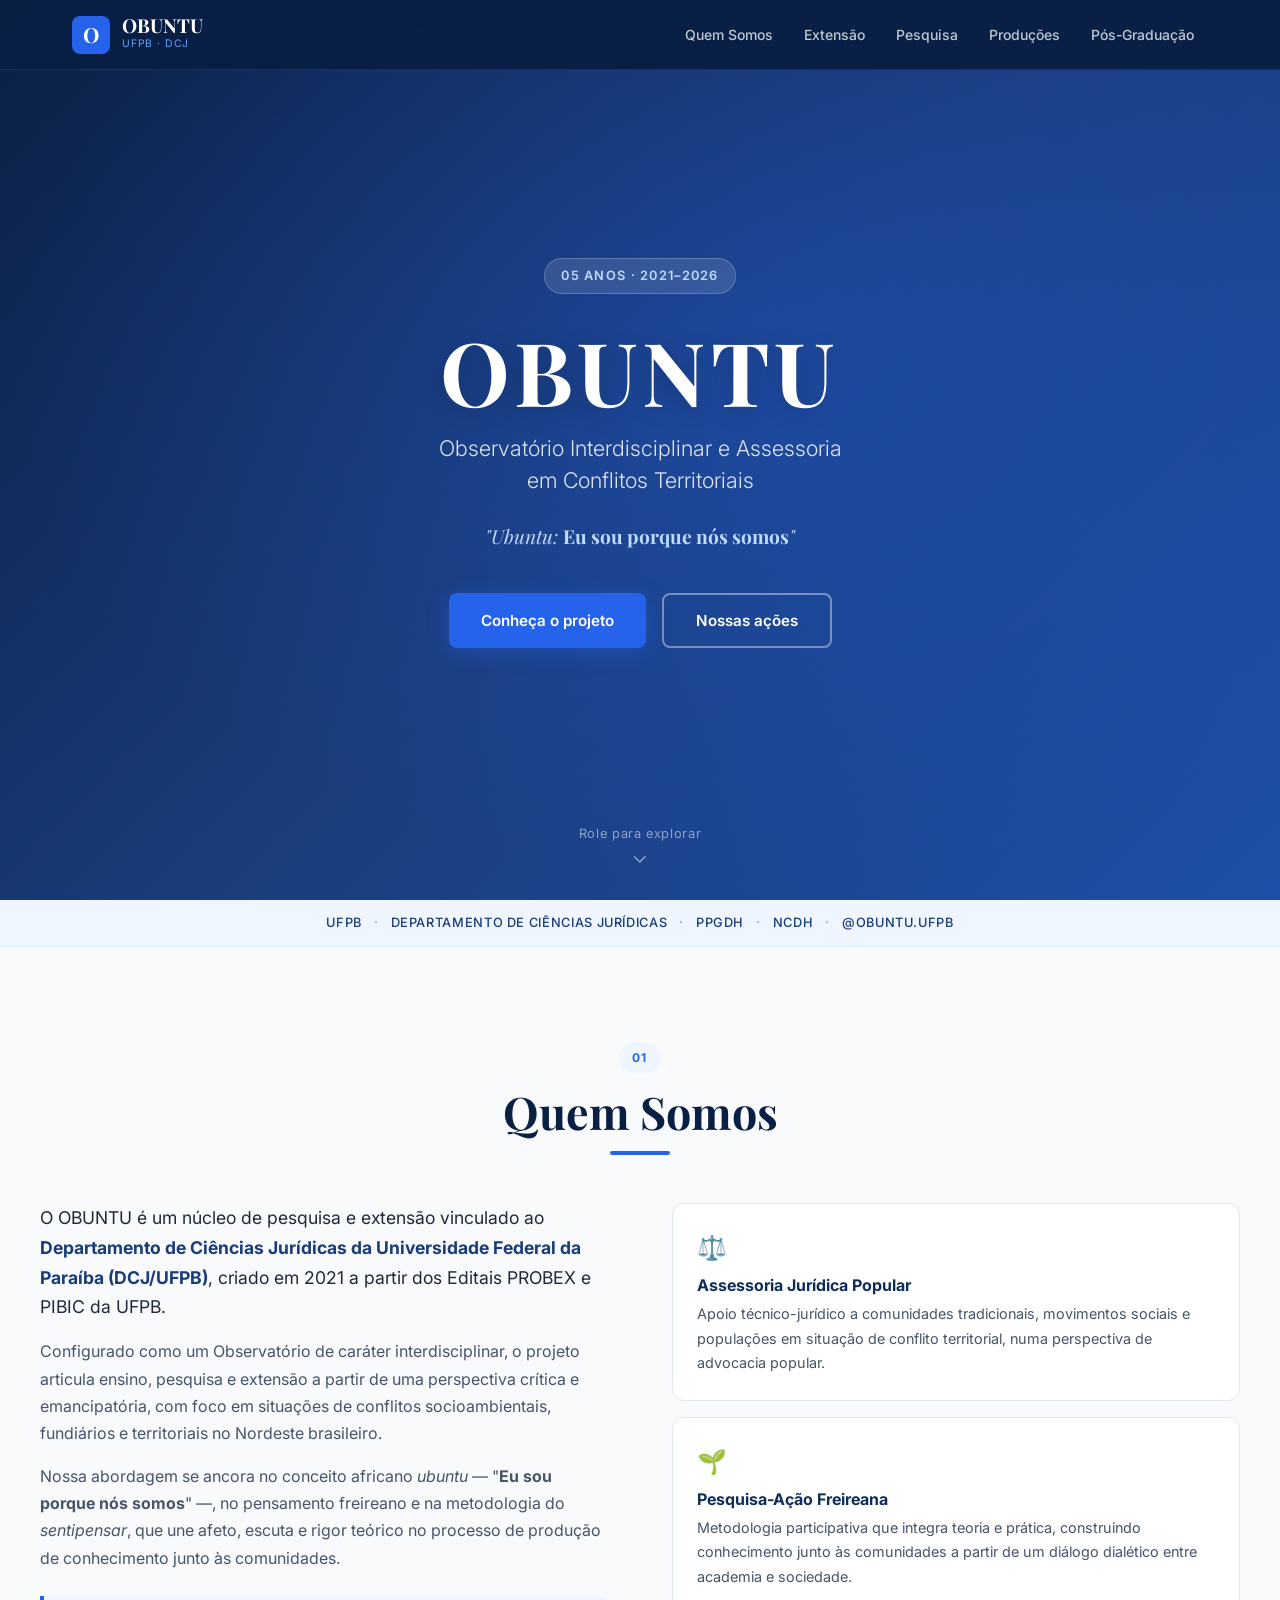
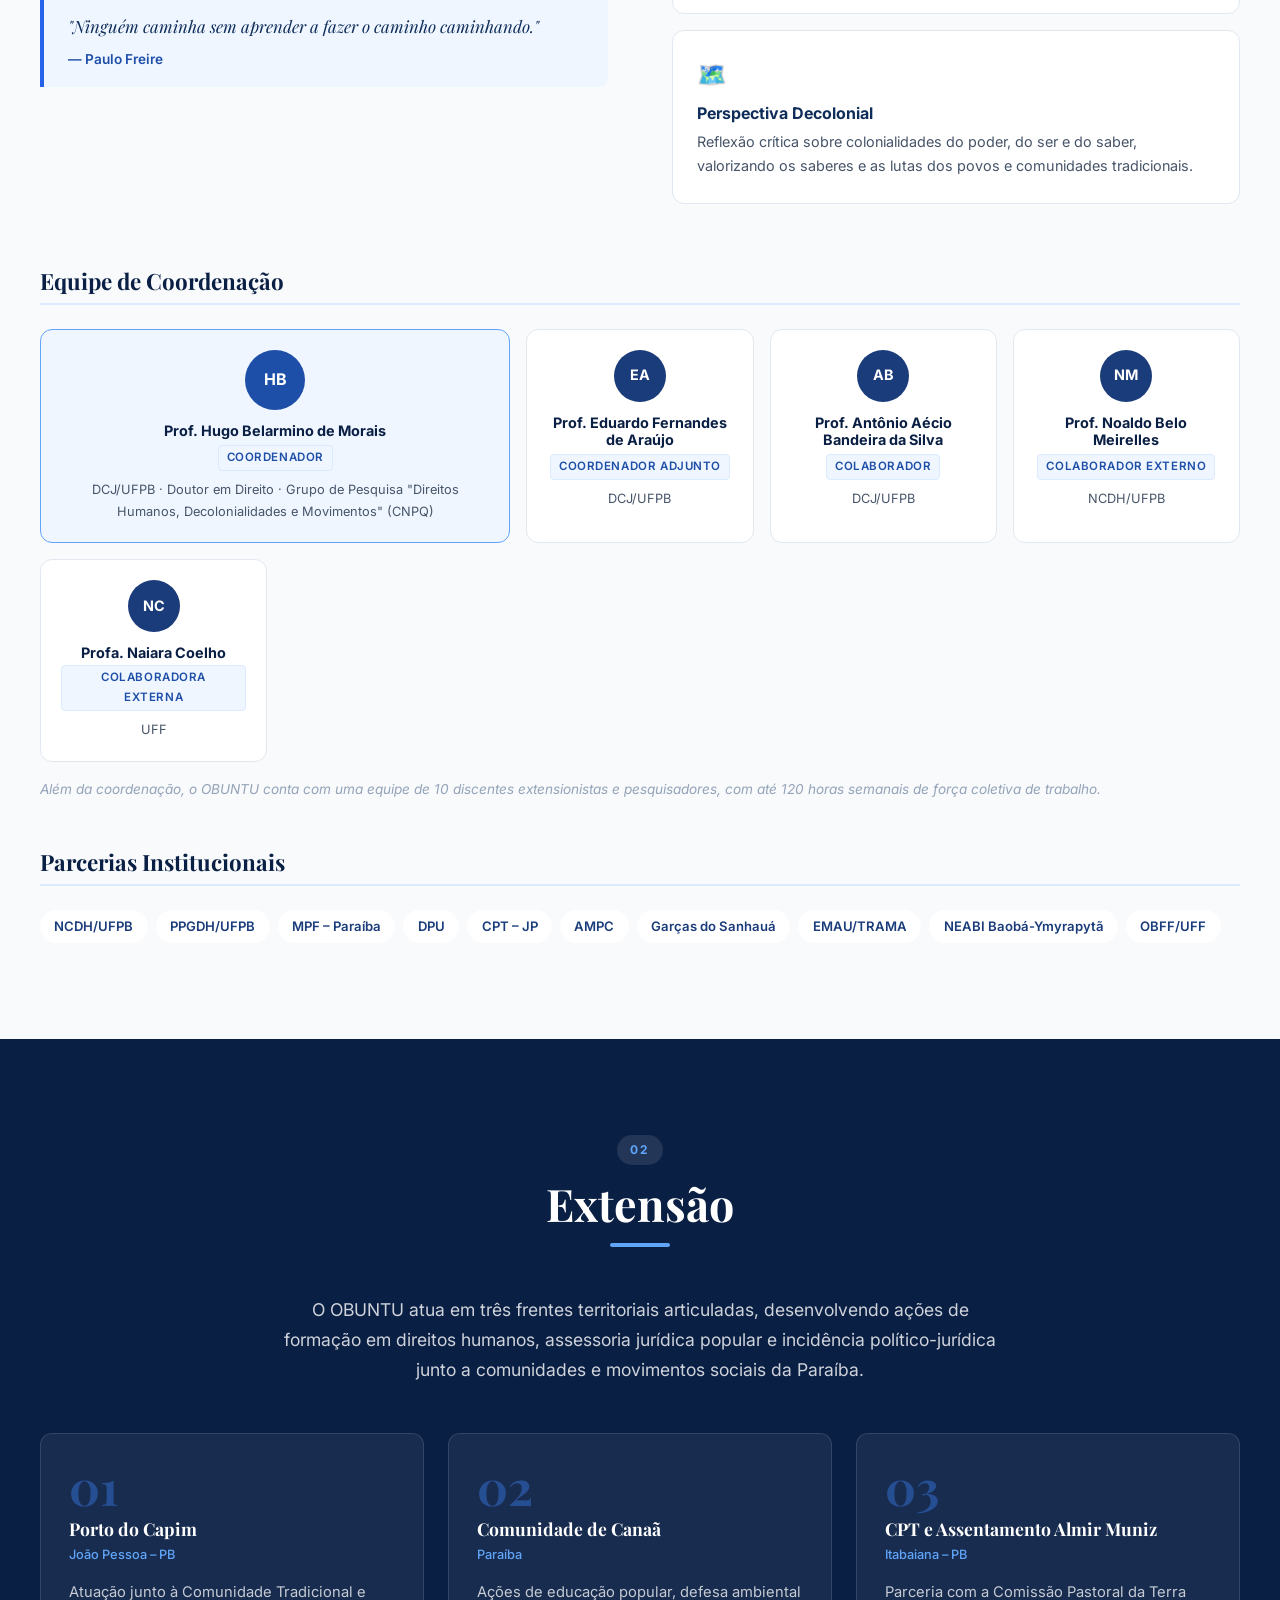
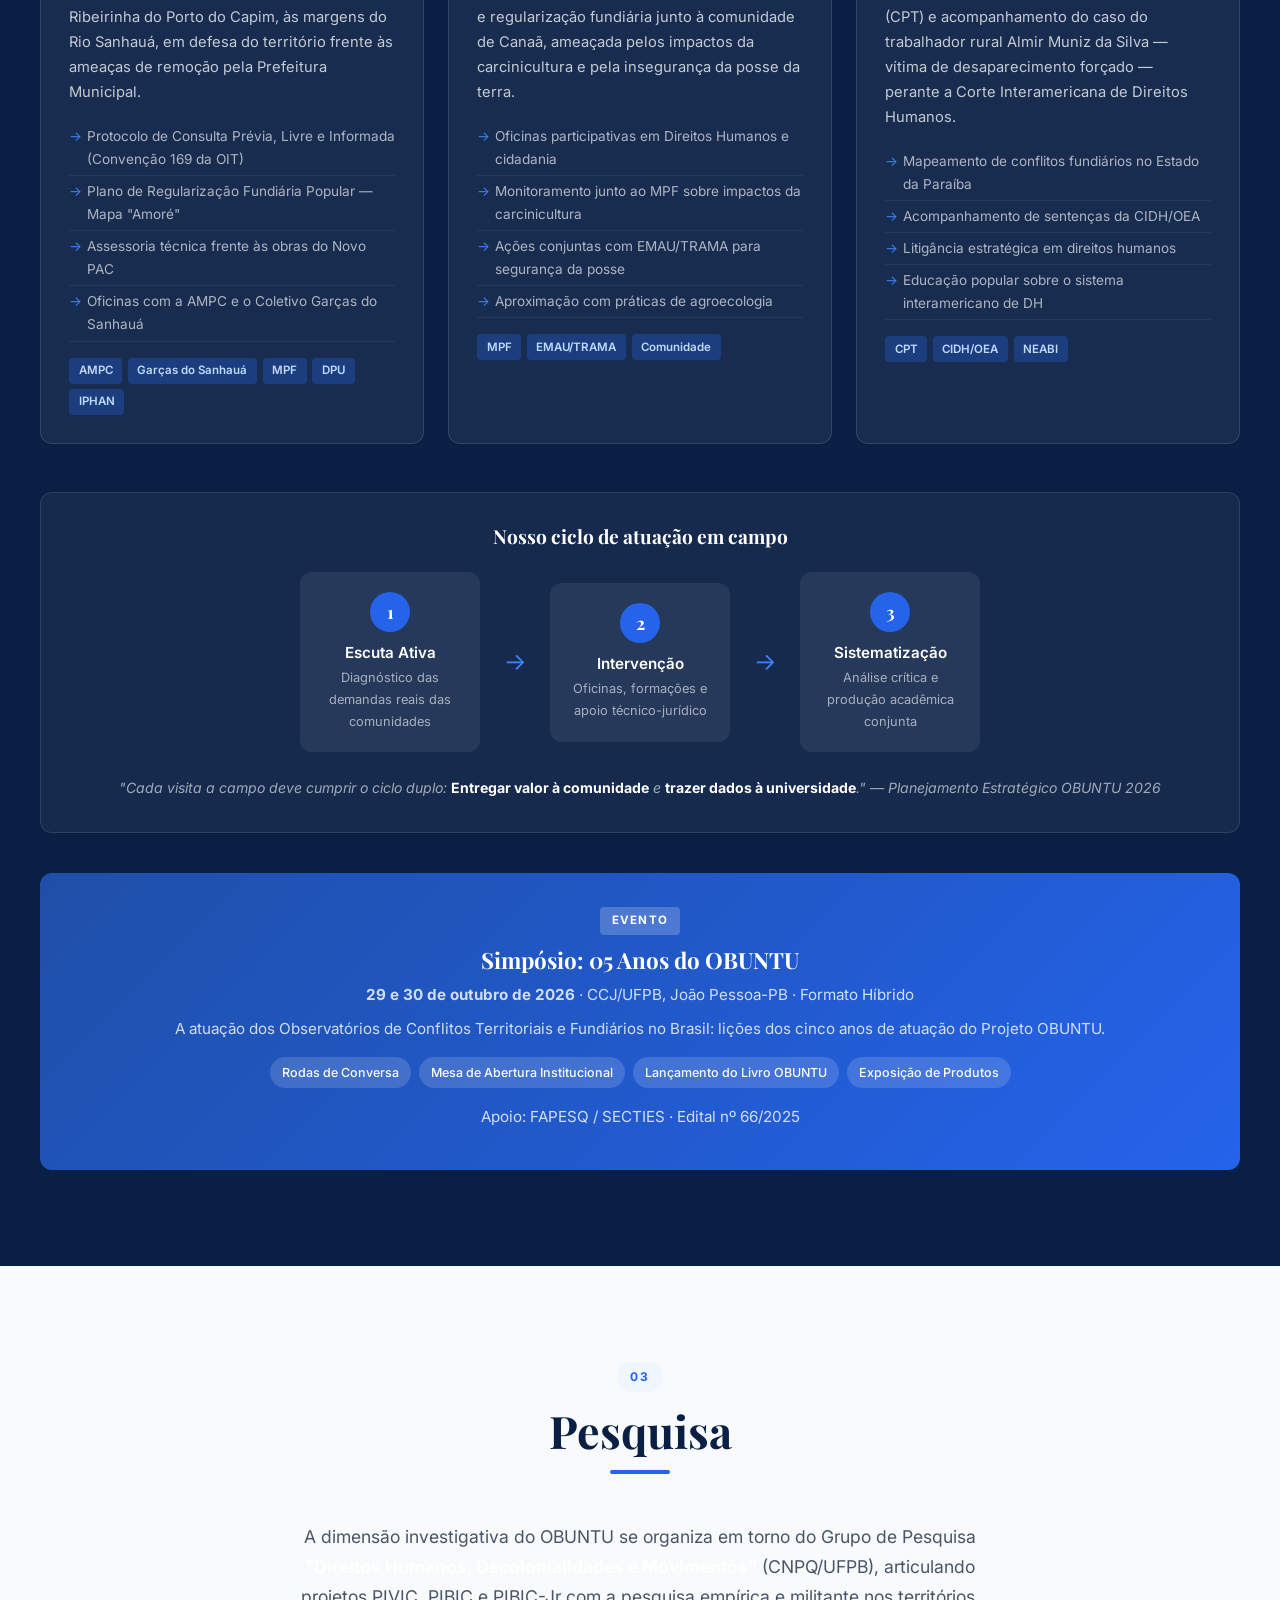
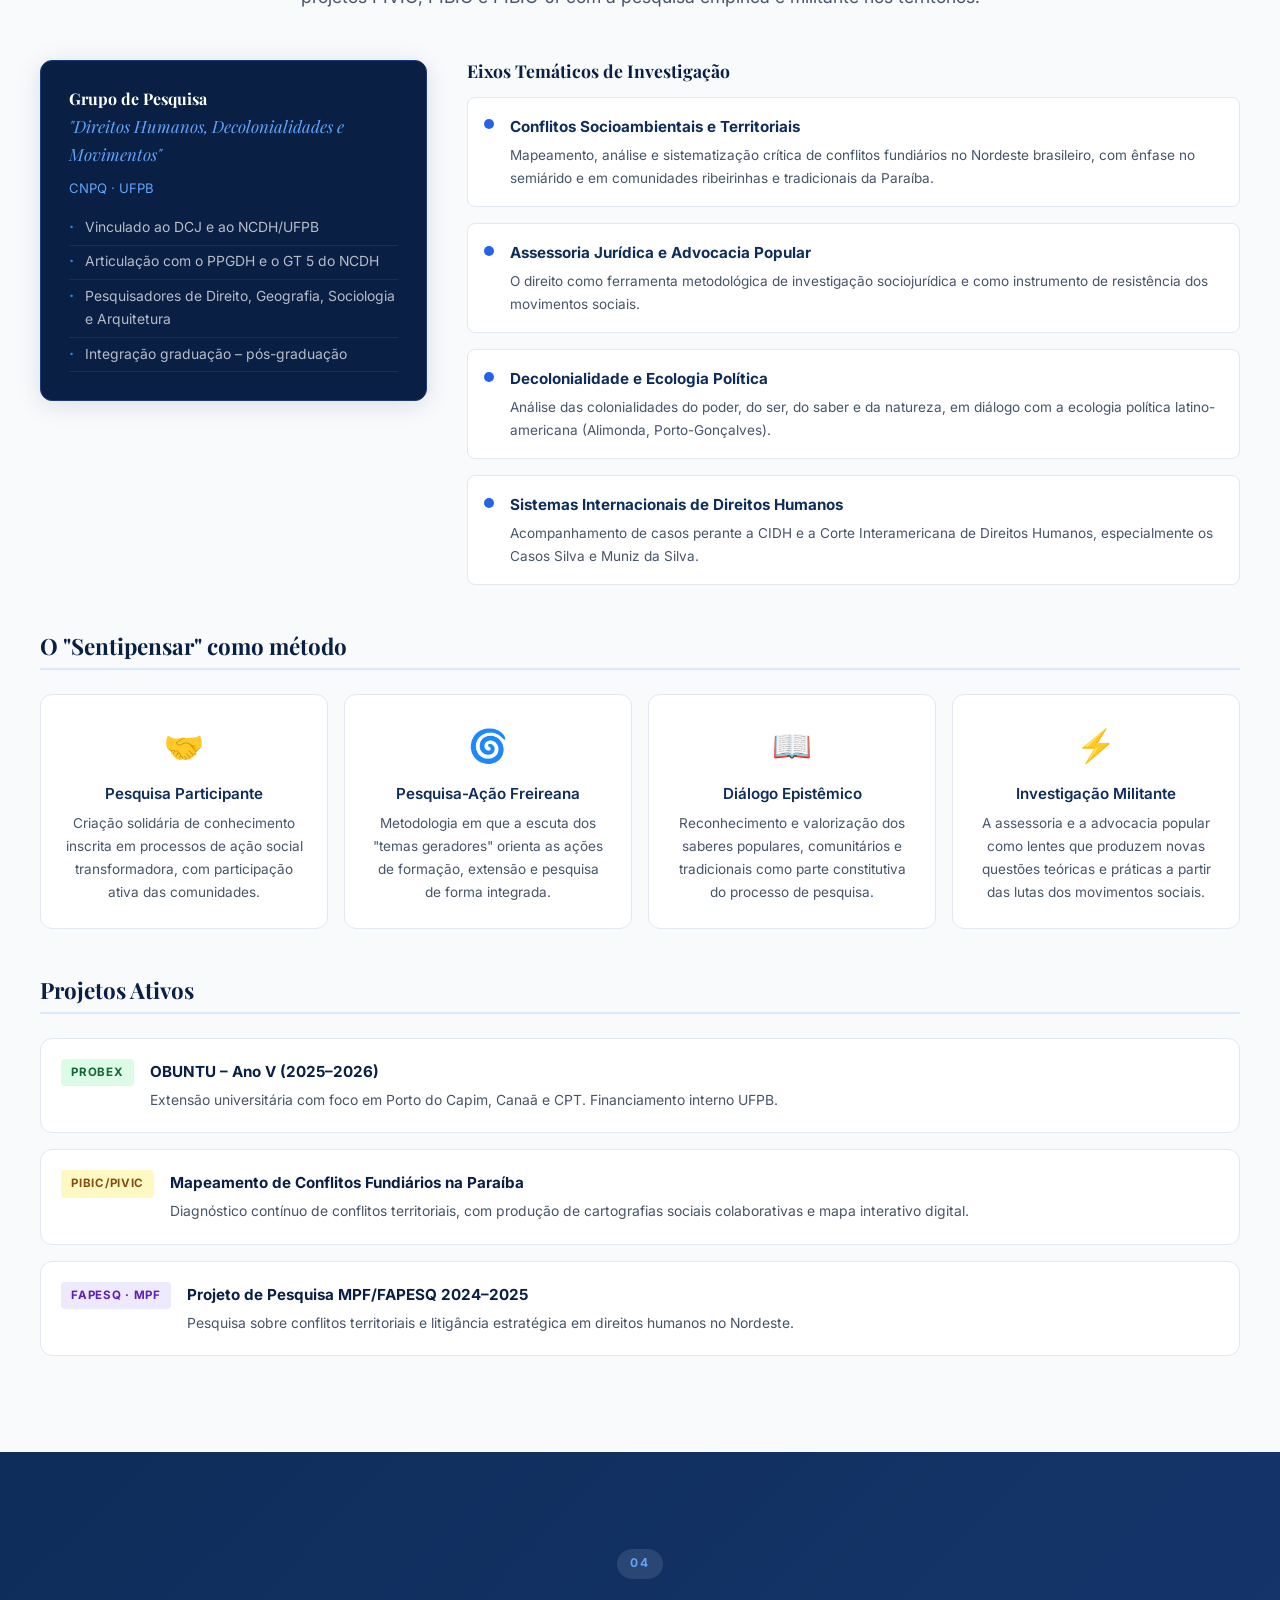
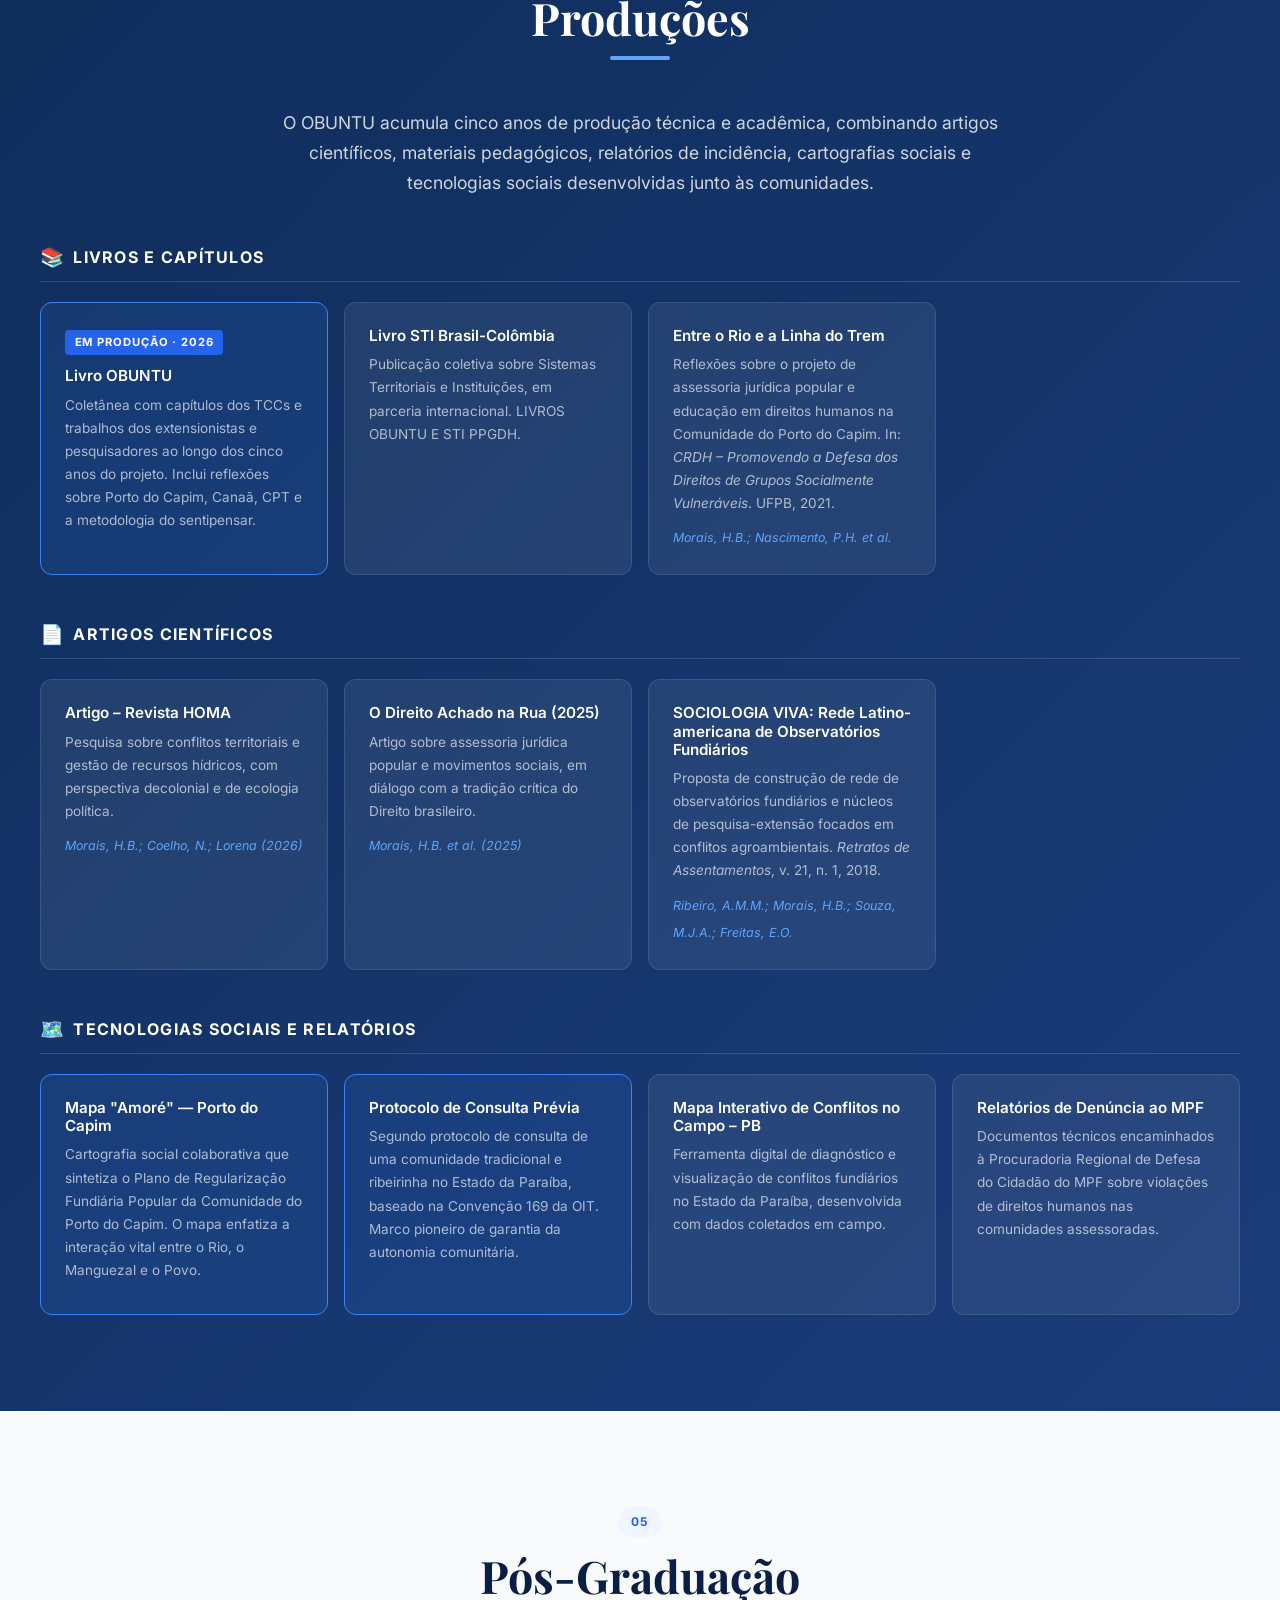
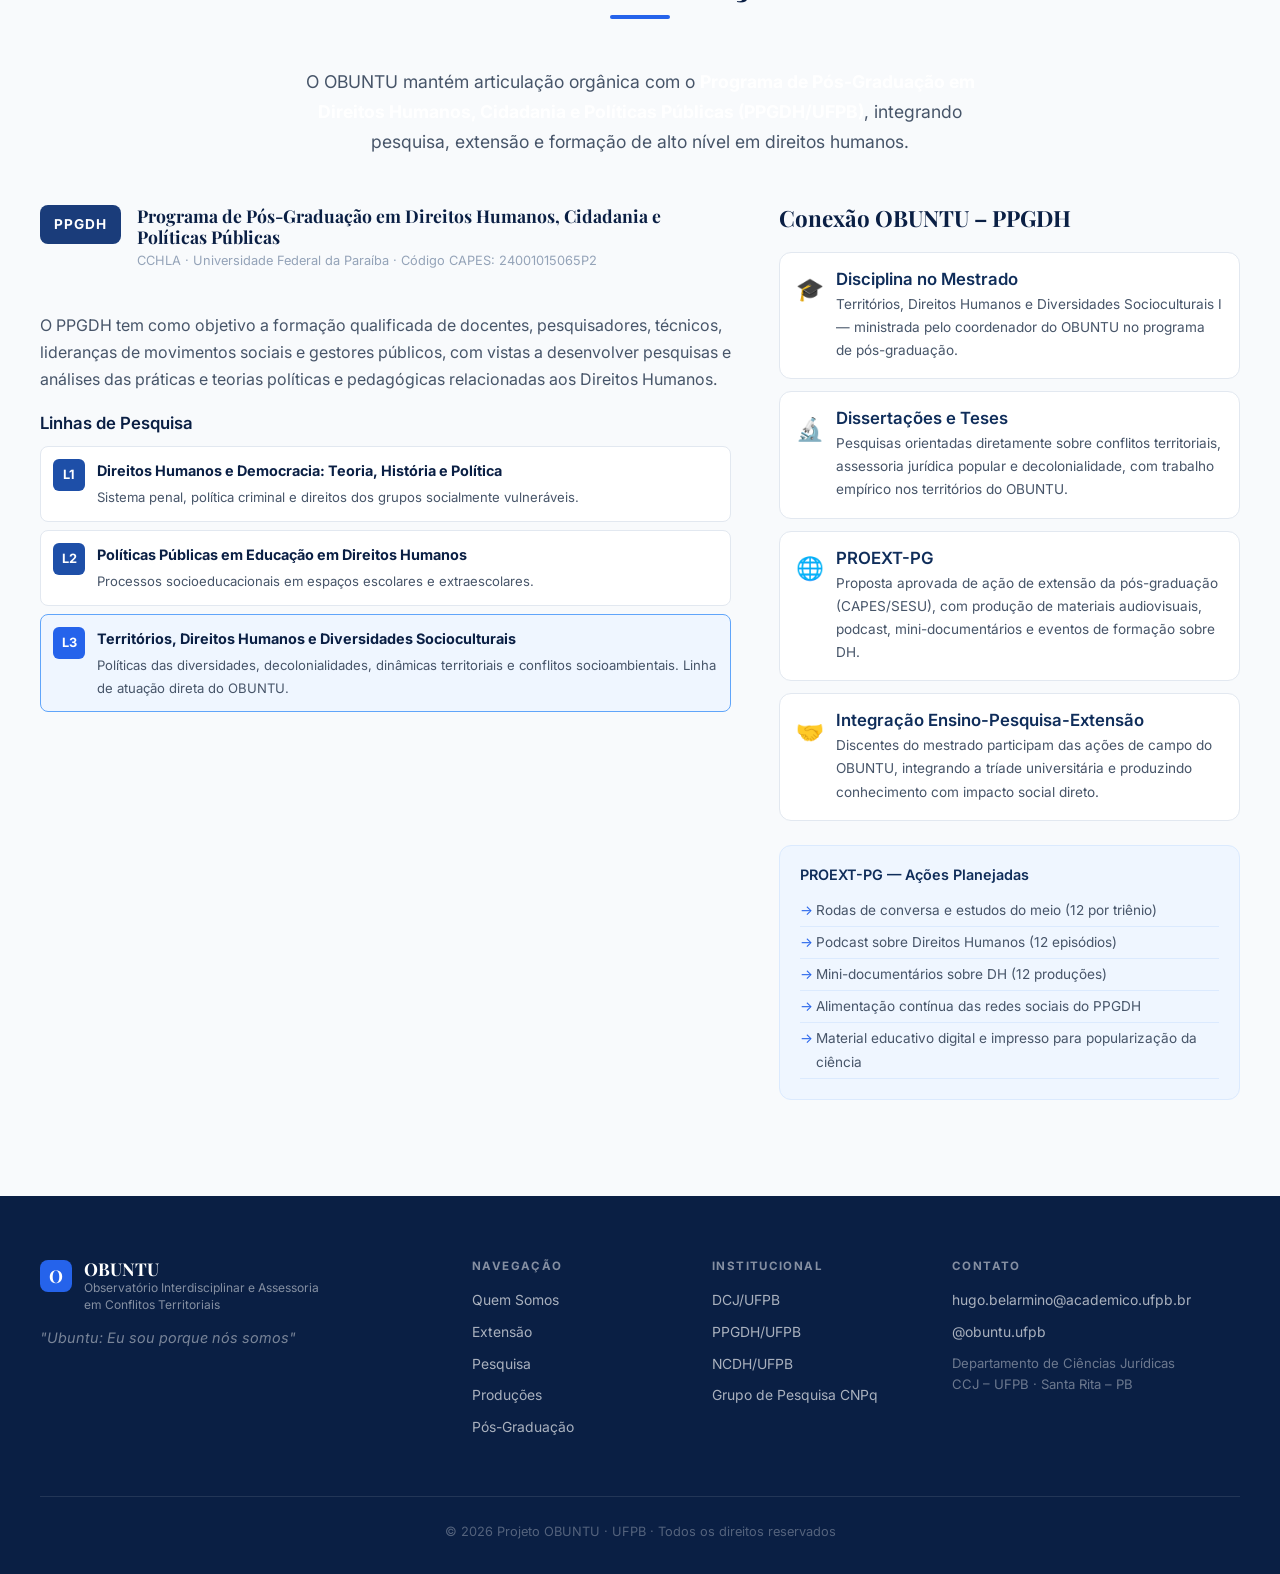
==== index.html @ 361e1eef "feat: proposta de website para o Projeto OBUNTU Site estático completo com 5 abas (Quem Somos, Exten" ====
<!DOCTYPE html>
<html lang="pt-BR">
<head>
  <meta charset="UTF-8" />
  <meta name="viewport" content="width=device-width, initial-scale=1.0" />
  <title>OBUNTU — Observatório Interdisciplinar e Assessoria em Conflitos Territoriais</title>
  <link rel="preconnect" href="https://fonts.googleapis.com" />
  <link rel="preconnect" href="https://fonts.gstatic.com" crossorigin />
  <link href="https://fonts.googleapis.com/css2?family=Playfair+Display:ital,wght@0,400;0,700;1,400&family=Inter:wght@300;400;500;600;700&display=swap" rel="stylesheet" />
  <link rel="stylesheet" href="styles.css" />
</head>
<body>

  <!-- ===== NAVIGATION ===== -->
  <header id="header">
    <div class="nav-container">
      <a href="#inicio" class="logo-link">
        <div class="logo-badge">O</div>
        <div class="logo-text">
          <span class="logo-title">OBUNTU</span>
          <span class="logo-sub">UFPB · DCJ</span>
        </div>
      </a>
      <nav id="main-nav">
        <a href="#quem-somos" class="nav-link" data-section="quem-somos">Quem Somos</a>
        <a href="#extensao" class="nav-link" data-section="extensao">Extensão</a>
        <a href="#pesquisa" class="nav-link" data-section="pesquisa">Pesquisa</a>
        <a href="#producoes" class="nav-link" data-section="producoes">Produções</a>
        <a href="#pos-graduacao" class="nav-link" data-section="pos-graduacao">Pós-Graduação</a>
      </nav>
      <button id="menu-toggle" aria-label="Menu">
        <span></span><span></span><span></span>
      </button>
    </div>
  </header>

  <!-- ===== HERO ===== -->
  <section id="inicio" class="hero">
    <div class="hero-overlay"></div>
    <div class="hero-content">
      <div class="hero-badge">05 Anos · 2021–2026</div>
      <h1 class="hero-title">OBUNTU</h1>
      <p class="hero-subtitle">Observatório Interdisciplinar e Assessoria<br />em Conflitos Territoriais</p>
      <p class="hero-quote">"Ubuntu: <em>Eu sou porque nós somos</em>"</p>
      <div class="hero-links">
        <a href="#quem-somos" class="btn btn-primary">Conheça o projeto</a>
        <a href="#extensao" class="btn btn-outline">Nossas ações</a>
      </div>
    </div>
    <div class="hero-scroll-hint">
      <span>Role para explorar</span>
      <svg viewBox="0 0 24 24" fill="none" stroke="currentColor"><path stroke-linecap="round" stroke-linejoin="round" stroke-width="2" d="M19 9l-7 7-7-7"/></svg>
    </div>
  </section>

  <!-- ===== FAIXA INSTITUCIONAL ===== -->
  <div class="institutional-bar">
    <div class="bar-inner">
      <span>UFPB</span>
      <span class="sep">·</span>
      <span>Departamento de Ciências Jurídicas</span>
      <span class="sep">·</span>
      <span>PPGDH</span>
      <span class="sep">·</span>
      <span>NCDH</span>
      <span class="sep">·</span>
      <span>@obuntu.ufpb</span>
    </div>
  </div>

  <!-- ===== 1. QUEM SOMOS ===== -->
  <section id="quem-somos" class="section section-light">
    <div class="container">
      <div class="section-header">
        <span class="section-tag">01</span>
        <h2 class="section-title">Quem Somos</h2>
        <div class="section-divider"></div>
      </div>

      <div class="two-col">
        <div class="col-text">
          <p class="lead">O OBUNTU é um núcleo de pesquisa e extensão vinculado ao <strong>Departamento de Ciências Jurídicas da Universidade Federal da Paraíba (DCJ/UFPB)</strong>, criado em 2021 a partir dos Editais PROBEX e PIBIC da UFPB.</p>
          <p>Configurado como um Observatório de caráter interdisciplinar, o projeto articula ensino, pesquisa e extensão a partir de uma perspectiva crítica e emancipatória, com foco em situações de conflitos socioambientais, fundiários e territoriais no Nordeste brasileiro.</p>
          <p>Nossa abordagem se ancora no conceito africano <em>ubuntu</em> — "<strong>Eu sou porque nós somos</strong>" —, no pensamento freireano e na metodologia do <em>sentipensar</em>, que une afeto, escuta e rigor teórico no processo de produção de conhecimento junto às comunidades.</p>
          <blockquote class="pullquote">
            "Ninguém caminha sem aprender a fazer o caminho caminhando."
            <cite>— Paulo Freire</cite>
          </blockquote>
        </div>
        <div class="col-cards">
          <div class="info-card">
            <div class="card-icon">⚖️</div>
            <h3>Assessoria Jurídica Popular</h3>
            <p>Apoio técnico-jurídico a comunidades tradicionais, movimentos sociais e populações em situação de conflito territorial, numa perspectiva de advocacia popular.</p>
          </div>
          <div class="info-card">
            <div class="card-icon">🌱</div>
            <h3>Pesquisa-Ação Freireana</h3>
            <p>Metodologia participativa que integra teoria e prática, construindo conhecimento junto às comunidades a partir de um diálogo dialético entre academia e sociedade.</p>
          </div>
          <div class="info-card">
            <div class="card-icon">🗺️</div>
            <h3>Perspectiva Decolonial</h3>
            <p>Reflexão crítica sobre colonialidades do poder, do ser e do saber, valorizando os saberes e as lutas dos povos e comunidades tradicionais.</p>
          </div>
        </div>
      </div>

      <div class="team-section">
        <h3 class="subsection-title">Equipe de Coordenação</h3>
        <div class="team-grid">
          <div class="team-card featured">
            <div class="team-avatar">HB</div>
            <h4>Prof. Hugo Belarmino de Morais</h4>
            <span class="team-role">Coordenador</span>
            <p>DCJ/UFPB · Doutor em Direito · Grupo de Pesquisa "Direitos Humanos, Decolonialidades e Movimentos" (CNPQ)</p>
          </div>
          <div class="team-card">
            <div class="team-avatar">EA</div>
            <h4>Prof. Eduardo Fernandes de Araújo</h4>
            <span class="team-role">Coordenador Adjunto</span>
            <p>DCJ/UFPB</p>
          </div>
          <div class="team-card">
            <div class="team-avatar">AB</div>
            <h4>Prof. Antônio Aécio Bandeira da Silva</h4>
            <span class="team-role">Colaborador</span>
            <p>DCJ/UFPB</p>
          </div>
          <div class="team-card">
            <div class="team-avatar">NM</div>
            <h4>Prof. Noaldo Belo Meirelles</h4>
            <span class="team-role">Colaborador Externo</span>
            <p>NCDH/UFPB</p>
          </div>
          <div class="team-card">
            <div class="team-avatar">NC</div>
            <h4>Profa. Naiara Coelho</h4>
            <span class="team-role">Colaboradora Externa</span>
            <p>UFF</p>
          </div>
        </div>
        <p class="team-note">Além da coordenação, o OBUNTU conta com uma equipe de 10 discentes extensionistas e pesquisadores, com até 120 horas semanais de força coletiva de trabalho.</p>
      </div>

      <div class="partners-section">
        <h3 class="subsection-title">Parcerias Institucionais</h3>
        <div class="partners-grid">
          <div class="partner-tag">NCDH/UFPB</div>
          <div class="partner-tag">PPGDH/UFPB</div>
          <div class="partner-tag">MPF – Paraíba</div>
          <div class="partner-tag">DPU</div>
          <div class="partner-tag">CPT – JP</div>
          <div class="partner-tag">AMPC</div>
          <div class="partner-tag">Garças do Sanhauá</div>
          <div class="partner-tag">EMAU/TRAMA</div>
          <div class="partner-tag">NEABI Baobá-Ymyrapytã</div>
          <div class="partner-tag">OBFF/UFF</div>
        </div>
      </div>
    </div>
  </section>

  <!-- ===== 2. EXTENSÃO ===== -->
  <section id="extensao" class="section section-dark">
    <div class="container">
      <div class="section-header">
        <span class="section-tag light">02</span>
        <h2 class="section-title light">Extensão</h2>
        <div class="section-divider light"></div>
      </div>

      <p class="section-intro light">O OBUNTU atua em três frentes territoriais articuladas, desenvolvendo ações de formação em direitos humanos, assessoria jurídica popular e incidência político-jurídica junto a comunidades e movimentos sociais da Paraíba.</p>

      <div class="eixos-grid">
        <!-- Eixo 1 -->
        <div class="eixo-card">
          <div class="eixo-number">01</div>
          <div class="eixo-header">
            <h3>Porto do Capim</h3>
            <span class="eixo-location">João Pessoa – PB</span>
          </div>
          <p>Atuação junto à Comunidade Tradicional e Ribeirinha do Porto do Capim, às margens do Rio Sanhauá, em defesa do território frente às ameaças de remoção pela Prefeitura Municipal.</p>
          <ul class="eixo-list">
            <li>Protocolo de Consulta Prévia, Livre e Informada (Convenção 169 da OIT)</li>
            <li>Plano de Regularização Fundiária Popular — Mapa "Amoré"</li>
            <li>Assessoria técnica frente às obras do Novo PAC</li>
            <li>Oficinas com a AMPC e o Coletivo Garças do Sanhauá</li>
          </ul>
          <div class="eixo-partners">
            <span>AMPC</span><span>Garças do Sanhauá</span><span>MPF</span><span>DPU</span><span>IPHAN</span>
          </div>
        </div>

        <!-- Eixo 2 -->
        <div class="eixo-card">
          <div class="eixo-number">02</div>
          <div class="eixo-header">
            <h3>Comunidade de Canaã</h3>
            <span class="eixo-location">Paraíba</span>
          </div>
          <p>Ações de educação popular, defesa ambiental e regularização fundiária junto à comunidade de Canaã, ameaçada pelos impactos da carcinicultura e pela insegurança da posse da terra.</p>
          <ul class="eixo-list">
            <li>Oficinas participativas em Direitos Humanos e cidadania</li>
            <li>Monitoramento junto ao MPF sobre impactos da carcinicultura</li>
            <li>Ações conjuntas com EMAU/TRAMA para segurança da posse</li>
            <li>Aproximação com práticas de agroecologia</li>
          </ul>
          <div class="eixo-partners">
            <span>MPF</span><span>EMAU/TRAMA</span><span>Comunidade</span>
          </div>
        </div>

        <!-- Eixo 3 -->
        <div class="eixo-card">
          <div class="eixo-number">03</div>
          <div class="eixo-header">
            <h3>CPT e Assentamento Almir Muniz</h3>
            <span class="eixo-location">Itabaiana – PB</span>
          </div>
          <p>Parceria com a Comissão Pastoral da Terra (CPT) e acompanhamento do caso do trabalhador rural Almir Muniz da Silva — vítima de desaparecimento forçado — perante a Corte Interamericana de Direitos Humanos.</p>
          <ul class="eixo-list">
            <li>Mapeamento de conflitos fundiários no Estado da Paraíba</li>
            <li>Acompanhamento de sentenças da CIDH/OEA</li>
            <li>Litigância estratégica em direitos humanos</li>
            <li>Educação popular sobre o sistema interamericano de DH</li>
          </ul>
          <div class="eixo-partners">
            <span>CPT</span><span>CIDH/OEA</span><span>NEABI</span>
          </div>
        </div>
      </div>

      <div class="methodology-bar">
        <h3 class="meth-title">Nosso ciclo de atuação em campo</h3>
        <div class="meth-steps">
          <div class="meth-step">
            <div class="meth-num">1</div>
            <h4>Escuta Ativa</h4>
            <p>Diagnóstico das demandas reais das comunidades</p>
          </div>
          <div class="meth-arrow">→</div>
          <div class="meth-step">
            <div class="meth-num">2</div>
            <h4>Intervenção</h4>
            <p>Oficinas, formações e apoio técnico-jurídico</p>
          </div>
          <div class="meth-arrow">→</div>
          <div class="meth-step">
            <div class="meth-num">3</div>
            <h4>Sistematização</h4>
            <p>Análise crítica e produção acadêmica conjunta</p>
          </div>
        </div>
        <p class="meth-note">"Cada visita a campo deve cumprir o ciclo duplo: <strong>Entregar valor à comunidade</strong> e <strong>trazer dados à universidade</strong>." — Planejamento Estratégico OBUNTU 2026</p>
      </div>

      <div class="evento-destaque">
        <div class="evento-badge">Evento</div>
        <h3>Simpósio: 05 Anos do OBUNTU</h3>
        <p><strong>29 e 30 de outubro de 2026</strong> · CCJ/UFPB, João Pessoa-PB · Formato Híbrido</p>
        <p>A atuação dos Observatórios de Conflitos Territoriais e Fundiários no Brasil: lições dos cinco anos de atuação do Projeto OBUNTU.</p>
        <div class="evento-tags">
          <span>Rodas de Conversa</span><span>Mesa de Abertura Institucional</span><span>Lançamento do Livro OBUNTU</span><span>Exposição de Produtos</span>
        </div>
        <p class="evento-apoio">Apoio: FAPESQ / SECTIES · Edital nº 66/2025</p>
      </div>
    </div>
  </section>

  <!-- ===== 3. PESQUISA ===== -->
  <section id="pesquisa" class="section section-light">
    <div class="container">
      <div class="section-header">
        <span class="section-tag">03</span>
        <h2 class="section-title">Pesquisa</h2>
        <div class="section-divider"></div>
      </div>

      <p class="section-intro">A dimensão investigativa do OBUNTU se organiza em torno do Grupo de Pesquisa <strong>"Direitos Humanos, Decolonialidades e Movimentos"</strong> (CNPQ/UFPB), articulando projetos PIVIC, PIBIC e PIBIC-Jr com a pesquisa empírica e militante nos territórios.</p>

      <div class="research-grid">
        <div class="research-card primary">
          <h3>Grupo de Pesquisa</h3>
          <p class="research-group-name">"Direitos Humanos, Decolonialidades e Movimentos"</p>
          <p>CNPQ · UFPB</p>
          <ul>
            <li>Vinculado ao DCJ e ao NCDH/UFPB</li>
            <li>Articulação com o PPGDH e o GT 5 do NCDH</li>
            <li>Pesquisadores de Direito, Geografia, Sociologia e Arquitetura</li>
            <li>Integração graduação – pós-graduação</li>
          </ul>
        </div>

        <div class="research-themes">
          <h3>Eixos Temáticos de Investigação</h3>
          <div class="theme-list">
            <div class="theme-item">
              <div class="theme-dot"></div>
              <div>
                <strong>Conflitos Socioambientais e Territoriais</strong>
                <p>Mapeamento, análise e sistematização crítica de conflitos fundiários no Nordeste brasileiro, com ênfase no semiárido e em comunidades ribeirinhas e tradicionais da Paraíba.</p>
              </div>
            </div>
            <div class="theme-item">
              <div class="theme-dot"></div>
              <div>
                <strong>Assessoria Jurídica e Advocacia Popular</strong>
                <p>O direito como ferramenta metodológica de investigação sociojurídica e como instrumento de resistência dos movimentos sociais.</p>
              </div>
            </div>
            <div class="theme-item">
              <div class="theme-dot"></div>
              <div>
                <strong>Decolonialidade e Ecologia Política</strong>
                <p>Análise das colonialidades do poder, do ser, do saber e da natureza, em diálogo com a ecologia política latino-americana (Alimonda, Porto-Gonçalves).</p>
              </div>
            </div>
            <div class="theme-item">
              <div class="theme-dot"></div>
              <div>
                <strong>Sistemas Internacionais de Direitos Humanos</strong>
                <p>Acompanhamento de casos perante a CIDH e a Corte Interamericana de Direitos Humanos, especialmente os Casos Silva e Muniz da Silva.</p>
              </div>
            </div>
          </div>
        </div>
      </div>

      <div class="methodology-section">
        <h3 class="subsection-title">O "Sentipensar" como método</h3>
        <div class="sentipensar-grid">
          <div class="senti-card">
            <div class="senti-icon">🤝</div>
            <h4>Pesquisa Participante</h4>
            <p>Criação solidária de conhecimento inscrita em processos de ação social transformadora, com participação ativa das comunidades.</p>
          </div>
          <div class="senti-card">
            <div class="senti-icon">🌀</div>
            <h4>Pesquisa-Ação Freireana</h4>
            <p>Metodologia em que a escuta dos "temas geradores" orienta as ações de formação, extensão e pesquisa de forma integrada.</p>
          </div>
          <div class="senti-card">
            <div class="senti-icon">📖</div>
            <h4>Diálogo Epistêmico</h4>
            <p>Reconhecimento e valorização dos saberes populares, comunitários e tradicionais como parte constitutiva do processo de pesquisa.</p>
          </div>
          <div class="senti-card">
            <div class="senti-icon">⚡</div>
            <h4>Investigação Militante</h4>
            <p>A assessoria e a advocacia popular como lentes que produzem novas questões teóricas e práticas a partir das lutas dos movimentos sociais.</p>
          </div>
        </div>
      </div>

      <div class="research-projects">
        <h3 class="subsection-title">Projetos Ativos</h3>
        <div class="projects-list">
          <div class="project-item">
            <span class="project-type probex">PROBEX</span>
            <div>
              <strong>OBUNTU – Ano V (2025–2026)</strong>
              <p>Extensão universitária com foco em Porto do Capim, Canaã e CPT. Financiamento interno UFPB.</p>
            </div>
          </div>
          <div class="project-item">
            <span class="project-type pibic">PIBIC/PIVIC</span>
            <div>
              <strong>Mapeamento de Conflitos Fundiários na Paraíba</strong>
              <p>Diagnóstico contínuo de conflitos territoriais, com produção de cartografias sociais colaborativas e mapa interativo digital.</p>
            </div>
          </div>
          <div class="project-item">
            <span class="project-type fapesq">FAPESQ · MPF</span>
            <div>
              <strong>Projeto de Pesquisa MPF/FAPESQ 2024–2025</strong>
              <p>Pesquisa sobre conflitos territoriais e litigância estratégica em direitos humanos no Nordeste.</p>
            </div>
          </div>
        </div>
      </div>
    </div>
  </section>

  <!-- ===== 4. PRODUÇÕES ===== -->
  <section id="producoes" class="section section-blue">
    <div class="container">
      <div class="section-header">
        <span class="section-tag light">04</span>
        <h2 class="section-title light">Produções</h2>
        <div class="section-divider light"></div>
      </div>

      <p class="section-intro light">O OBUNTU acumula cinco anos de produção técnica e acadêmica, combinando artigos científicos, materiais pedagógicos, relatórios de incidência, cartografias sociais e tecnologias sociais desenvolvidas junto às comunidades.</p>

      <div class="prod-categories">
        <!-- Livros -->
        <div class="prod-category">
          <h3 class="prod-cat-title">
            <span class="prod-cat-icon">📚</span> Livros e Capítulos
          </h3>
          <div class="prod-items">
            <div class="prod-item highlight">
              <div class="prod-badge">Em produção · 2026</div>
              <h4>Livro OBUNTU</h4>
              <p>Coletânea com capítulos dos TCCs e trabalhos dos extensionistas e pesquisadores ao longo dos cinco anos do projeto. Inclui reflexões sobre Porto do Capim, Canaã, CPT e a metodologia do sentipensar.</p>
            </div>
            <div class="prod-item">
              <h4>Livro STI Brasil-Colômbia</h4>
              <p>Publicação coletiva sobre Sistemas Territoriais e Instituições, em parceria internacional. LIVROS OBUNTU E STI PPGDH.</p>
            </div>
            <div class="prod-item">
              <h4>Entre o Rio e a Linha do Trem</h4>
              <p>Reflexões sobre o projeto de assessoria jurídica popular e educação em direitos humanos na Comunidade do Porto do Capim. In: <em>CRDH – Promovendo a Defesa dos Direitos de Grupos Socialmente Vulneráveis</em>. UFPB, 2021.</p>
              <span class="prod-authors">Morais, H.B.; Nascimento, P.H. et al.</span>
            </div>
          </div>
        </div>

        <!-- Artigos -->
        <div class="prod-category">
          <h3 class="prod-cat-title">
            <span class="prod-cat-icon">📄</span> Artigos Científicos
          </h3>
          <div class="prod-items">
            <div class="prod-item">
              <h4>Artigo – Revista HOMA</h4>
              <p>Pesquisa sobre conflitos territoriais e gestão de recursos hídricos, com perspectiva decolonial e de ecologia política.</p>
              <span class="prod-authors">Morais, H.B.; Coelho, N.; Lorena (2026)</span>
            </div>
            <div class="prod-item">
              <h4>O Direito Achado na Rua (2025)</h4>
              <p>Artigo sobre assessoria jurídica popular e movimentos sociais, em diálogo com a tradição crítica do Direito brasileiro.</p>
              <span class="prod-authors">Morais, H.B. et al. (2025)</span>
            </div>
            <div class="prod-item">
              <h4>SOCIOLOGIA VIVA: Rede Latino-americana de Observatórios Fundiários</h4>
              <p>Proposta de construção de rede de observatórios fundiários e núcleos de pesquisa-extensão focados em conflitos agroambientais. <em>Retratos de Assentamentos</em>, v. 21, n. 1, 2018.</p>
              <span class="prod-authors">Ribeiro, A.M.M.; Morais, H.B.; Souza, M.J.A.; Freitas, E.O.</span>
            </div>
          </div>
        </div>

        <!-- Tecnologias Sociais -->
        <div class="prod-category">
          <h3 class="prod-cat-title">
            <span class="prod-cat-icon">🗺️</span> Tecnologias Sociais e Relatórios
          </h3>
          <div class="prod-items">
            <div class="prod-item highlight">
              <h4>Mapa "Amoré" — Porto do Capim</h4>
              <p>Cartografia social colaborativa que sintetiza o Plano de Regularização Fundiária Popular da Comunidade do Porto do Capim. O mapa enfatiza a interação vital entre o Rio, o Manguezal e o Povo.</p>
            </div>
            <div class="prod-item highlight">
              <h4>Protocolo de Consulta Prévia</h4>
              <p>Segundo protocolo de consulta de uma comunidade tradicional e ribeirinha no Estado da Paraíba, baseado na Convenção 169 da OIT. Marco pioneiro de garantia da autonomia comunitária.</p>
            </div>
            <div class="prod-item">
              <h4>Mapa Interativo de Conflitos no Campo – PB</h4>
              <p>Ferramenta digital de diagnóstico e visualização de conflitos fundiários no Estado da Paraíba, desenvolvida com dados coletados em campo.</p>
            </div>
            <div class="prod-item">
              <h4>Relatórios de Denúncia ao MPF</h4>
              <p>Documentos técnicos encaminhados à Procuradoria Regional de Defesa do Cidadão do MPF sobre violações de direitos humanos nas comunidades assessoradas.</p>
            </div>
          </div>
        </div>
      </div>
    </div>
  </section>

  <!-- ===== 5. PÓS-GRADUAÇÃO ===== -->
  <section id="pos-graduacao" class="section section-light">
    <div class="container">
      <div class="section-header">
        <span class="section-tag">05</span>
        <h2 class="section-title">Pós-Graduação</h2>
        <div class="section-divider"></div>
      </div>

      <p class="section-intro">O OBUNTU mantém articulação orgânica com o <strong>Programa de Pós-Graduação em Direitos Humanos, Cidadania e Políticas Públicas (PPGDH/UFPB)</strong>, integrando pesquisa, extensão e formação de alto nível em direitos humanos.</p>

      <div class="ppgdh-block">
        <div class="ppgdh-info">
          <div class="ppgdh-logo-area">
            <div class="ppgdh-badge">PPGDH</div>
            <div>
              <h3>Programa de Pós-Graduação em Direitos Humanos, Cidadania e Políticas Públicas</h3>
              <p class="ppgdh-details">CCHLA · Universidade Federal da Paraíba · Código CAPES: 24001015065P2</p>
            </div>
          </div>
          <p>O PPGDH tem como objetivo a formação qualificada de docentes, pesquisadores, técnicos, lideranças de movimentos sociais e gestores públicos, com vistas a desenvolver pesquisas e análises das práticas e teorias políticas e pedagógicas relacionadas aos Direitos Humanos.</p>

          <div class="lines-grid">
            <h4>Linhas de Pesquisa</h4>
            <div class="line-item">
              <div class="line-num">L1</div>
              <div>
                <strong>Direitos Humanos e Democracia: Teoria, História e Política</strong>
                <p>Sistema penal, política criminal e direitos dos grupos socialmente vulneráveis.</p>
              </div>
            </div>
            <div class="line-item">
              <div class="line-num">L2</div>
              <div>
                <strong>Políticas Públicas em Educação em Direitos Humanos</strong>
                <p>Processos socioeducacionais em espaços escolares e extraescolares.</p>
              </div>
            </div>
            <div class="line-item featured-line">
              <div class="line-num">L3</div>
              <div>
                <strong>Territórios, Direitos Humanos e Diversidades Socioculturais</strong>
                <p>Políticas das diversidades, decolonialidades, dinâmicas territoriais e conflitos socioambientais. Linha de atuação direta do OBUNTU.</p>
              </div>
            </div>
          </div>
        </div>

        <div class="ppgdh-connect">
          <h3>Conexão OBUNTU – PPGDH</h3>
          <div class="connect-items">
            <div class="connect-item">
              <div class="connect-icon">🎓</div>
              <div>
                <h4>Disciplina no Mestrado</h4>
                <p>Territórios, Direitos Humanos e Diversidades Socioculturais I — ministrada pelo coordenador do OBUNTU no programa de pós-graduação.</p>
              </div>
            </div>
            <div class="connect-item">
              <div class="connect-icon">🔬</div>
              <div>
                <h4>Dissertações e Teses</h4>
                <p>Pesquisas orientadas diretamente sobre conflitos territoriais, assessoria jurídica popular e decolonialidade, com trabalho empírico nos territórios do OBUNTU.</p>
              </div>
            </div>
            <div class="connect-item">
              <div class="connect-icon">🌐</div>
              <div>
                <h4>PROEXT-PG</h4>
                <p>Proposta aprovada de ação de extensão da pós-graduação (CAPES/SESU), com produção de materiais audiovisuais, podcast, mini-documentários e eventos de formação sobre DH.</p>
              </div>
            </div>
            <div class="connect-item">
              <div class="connect-icon">🤝</div>
              <div>
                <h4>Integração Ensino-Pesquisa-Extensão</h4>
                <p>Discentes do mestrado participam das ações de campo do OBUNTU, integrando a tríade universitária e produzindo conhecimento com impacto social direto.</p>
              </div>
            </div>
          </div>

          <div class="proext-highlight">
            <h4>PROEXT-PG — Ações Planejadas</h4>
            <ul>
              <li>Rodas de conversa e estudos do meio (12 por triênio)</li>
              <li>Podcast sobre Direitos Humanos (12 episódios)</li>
              <li>Mini-documentários sobre DH (12 produções)</li>
              <li>Alimentação contínua das redes sociais do PPGDH</li>
              <li>Material educativo digital e impresso para popularização da ciência</li>
            </ul>
          </div>
        </div>
      </div>
    </div>
  </section>

  <!-- ===== RODAPÉ ===== -->
  <footer class="footer">
    <div class="footer-inner">
      <div class="footer-brand">
        <div class="footer-logo">
          <div class="logo-badge sm">O</div>
          <div>
            <span class="footer-logo-title">OBUNTU</span>
            <span class="footer-logo-sub">Observatório Interdisciplinar e Assessoria<br />em Conflitos Territoriais</span>
          </div>
        </div>
        <p class="footer-motto">"Ubuntu: <em>Eu sou porque nós somos</em>"</p>
      </div>
      <div class="footer-links-col">
        <h4>Navegação</h4>
        <a href="#quem-somos">Quem Somos</a>
        <a href="#extensao">Extensão</a>
        <a href="#pesquisa">Pesquisa</a>
        <a href="#producoes">Produções</a>
        <a href="#pos-graduacao">Pós-Graduação</a>
      </div>
      <div class="footer-links-col">
        <h4>Institucional</h4>
        <a href="#">DCJ/UFPB</a>
        <a href="#">PPGDH/UFPB</a>
        <a href="#">NCDH/UFPB</a>
        <a href="#">Grupo de Pesquisa CNPq</a>
      </div>
      <div class="footer-links-col">
        <h4>Contato</h4>
        <a href="mailto:hugo.belarmino@academico.ufpb.br">hugo.belarmino@academico.ufpb.br</a>
        <a href="https://instagram.com/obuntu.ufpb" target="_blank" rel="noopener">@obuntu.ufpb</a>
        <p class="footer-address">Departamento de Ciências Jurídicas<br />CCJ – UFPB · Santa Rita – PB</p>
      </div>
    </div>
    <div class="footer-bottom">
      <p>© 2026 Projeto OBUNTU · UFPB · Todos os direitos reservados</p>
    </div>
  </footer>

  <script src="script.js"></script>
</body>
</html>
---- styles.css ----
/* ===== RESET & BASE ===== */
*, *::before, *::after { box-sizing: border-box; margin: 0; padding: 0; }

:root {
  --blue-900: #0a1f44;
  --blue-800: #0f2d5a;
  --blue-700: #1a3c7a;
  --blue-600: #1e4fa8;
  --blue-500: #2563eb;
  --blue-400: #3b82f6;
  --blue-300: #60a5fa;
  --blue-100: #dbeafe;
  --blue-50:  #eff6ff;
  --white:    #ffffff;
  --gray-50:  #f8fafc;
  --gray-100: #f1f5f9;
  --gray-200: #e2e8f0;
  --gray-400: #94a3b8;
  --gray-600: #475569;
  --gray-800: #1e293b;
  --nav-h: 70px;
  --radius: 12px;
  --shadow: 0 4px 24px rgba(10,31,68,.12);
  --shadow-lg: 0 8px 48px rgba(10,31,68,.18);
}

html { scroll-behavior: smooth; font-size: 16px; }

body {
  font-family: 'Inter', sans-serif;
  color: var(--gray-800);
  background: var(--white);
  line-height: 1.7;
}

/* ===== TYPOGRAPHY ===== */
h1, h2, h3, h4 { font-family: 'Playfair Display', serif; line-height: 1.2; }
h1 { font-size: clamp(2.8rem, 7vw, 5.5rem); }
h2 { font-size: clamp(1.8rem, 4vw, 2.8rem); }
h3 { font-size: clamp(1.1rem, 2.5vw, 1.4rem); }
h4 { font-size: 1.05rem; font-family: 'Inter', sans-serif; font-weight: 600; }
p  { font-size: 1rem; color: var(--gray-600); }

a { text-decoration: none; color: inherit; }

/* ===== NAVIGATION ===== */
#header {
  position: fixed; top: 0; left: 0; right: 0; z-index: 1000;
  height: var(--nav-h);
  background: rgba(10,31,68,.96);
  backdrop-filter: blur(12px);
  border-bottom: 1px solid rgba(255,255,255,.08);
  transition: box-shadow .3s;
}
#header.scrolled { box-shadow: 0 2px 20px rgba(10,31,68,.3); }

.nav-container {
  max-width: 1200px; margin: 0 auto;
  height: 100%;
  display: flex; align-items: center; justify-content: space-between;
  padding: 0 2rem;
  gap: 1rem;
}

.logo-link { display: flex; align-items: center; gap: .75rem; }
.logo-badge {
  width: 38px; height: 38px; border-radius: 8px;
  background: var(--blue-500);
  display: flex; align-items: center; justify-content: center;
  color: white; font-family: 'Playfair Display', serif;
  font-size: 1.3rem; font-weight: 700; flex-shrink: 0;
}
.logo-badge.sm { width: 32px; height: 32px; font-size: 1.1rem; }
.logo-text { display: flex; flex-direction: column; }
.logo-title { color: white; font-family: 'Playfair Display', serif; font-size: 1.2rem; font-weight: 700; line-height: 1; }
.logo-sub   { color: var(--blue-300); font-size: .65rem; letter-spacing: .08em; text-transform: uppercase; }

#main-nav { display: flex; gap: .25rem; align-items: center; }
.nav-link {
  color: rgba(255,255,255,.75);
  font-size: .875rem; font-weight: 500;
  padding: .5rem .85rem;
  border-radius: 6px;
  transition: background .2s, color .2s;
  white-space: nowrap;
}
.nav-link:hover, .nav-link.active {
  background: rgba(255,255,255,.1);
  color: white;
}

#menu-toggle {
  display: none; flex-direction: column; gap: 5px;
  background: none; border: none; cursor: pointer; padding: .5rem;
}
#menu-toggle span {
  display: block; width: 22px; height: 2px;
  background: white; border-radius: 2px; transition: .3s;
}

/* ===== HERO ===== */
.hero {
  position: relative;
  min-height: 100vh;
  display: flex; align-items: center; justify-content: center;
  background: linear-gradient(135deg, var(--blue-900) 0%, var(--blue-700) 50%, var(--blue-600) 100%);
  padding: var(--nav-h) 2rem 4rem;
  overflow: hidden;
}
.hero::before {
  content: '';
  position: absolute; inset: 0;
  background: url("data:image/svg+xml,%3Csvg xmlns='http://www.w3.org/2000/svg' width='80' height='80'%3E%3Ccircle cx='40' cy='40' r='1' fill='rgba(255,255,255,0.06)'/%3E%3C/svg%3E") repeat;
}
.hero-overlay {
  position: absolute; inset: 0;
  background: radial-gradient(ellipse at 60% 40%, rgba(37,99,235,.3) 0%, transparent 70%);
}
.hero-content {
  position: relative; z-index: 1;
  text-align: center;
  max-width: 800px;
}
.hero-badge {
  display: inline-block;
  background: rgba(255,255,255,.12);
  color: var(--blue-200, #bfdbfe);
  font-size: .8rem; font-weight: 600; letter-spacing: .1em;
  text-transform: uppercase;
  padding: .4rem 1rem;
  border-radius: 100px;
  border: 1px solid rgba(255,255,255,.2);
  margin-bottom: 1.5rem;
}
.hero-title {
  color: white;
  letter-spacing: .05em;
  text-shadow: 0 4px 24px rgba(0,0,0,.2);
  margin-bottom: .5rem;
}
.hero-subtitle {
  color: rgba(255,255,255,.85);
  font-size: clamp(1rem, 2.5vw, 1.35rem);
  font-weight: 300;
  line-height: 1.5;
  margin-bottom: 1.5rem;
}
.hero-quote {
  color: var(--blue-200, #bfdbfe);
  font-family: 'Playfair Display', serif;
  font-style: italic;
  font-size: clamp(1rem, 2vw, 1.2rem);
  margin-bottom: 2.5rem;
}
.hero-quote em { font-style: normal; font-weight: 700; }
.hero-links { display: flex; gap: 1rem; justify-content: center; flex-wrap: wrap; }

.btn {
  display: inline-flex; align-items: center;
  padding: .8rem 2rem;
  border-radius: 8px;
  font-size: .95rem; font-weight: 600;
  transition: transform .2s, box-shadow .2s, background .2s;
}
.btn:hover { transform: translateY(-2px); }
.btn-primary {
  background: var(--blue-500); color: white;
  box-shadow: 0 4px 20px rgba(37,99,235,.4);
}
.btn-primary:hover { background: var(--blue-400); box-shadow: 0 6px 28px rgba(37,99,235,.5); }
.btn-outline {
  background: transparent; color: white;
  border: 2px solid rgba(255,255,255,.4);
}
.btn-outline:hover { background: rgba(255,255,255,.1); border-color: white; }

.hero-scroll-hint {
  position: absolute; bottom: 2rem; left: 50%; transform: translateX(-50%);
  color: rgba(255,255,255,.5);
  font-size: .8rem; letter-spacing: .05em;
  display: flex; flex-direction: column; align-items: center; gap: .3rem;
  animation: bounce 2s infinite;
}
.hero-scroll-hint svg { width: 18px; height: 18px; }
@keyframes bounce {
  0%, 100% { transform: translateX(-50%) translateY(0); }
  50%       { transform: translateX(-50%) translateY(6px); }
}

/* ===== INSTITUTIONAL BAR ===== */
.institutional-bar {
  background: var(--blue-50);
  border-bottom: 1px solid var(--blue-100);
  padding: .75rem 2rem;
  overflow: hidden;
}
.bar-inner {
  max-width: 1200px; margin: 0 auto;
  display: flex; align-items: center; justify-content: center;
  gap: .75rem; flex-wrap: wrap;
  color: var(--blue-700); font-size: .8rem; font-weight: 500;
  letter-spacing: .05em; text-transform: uppercase;
}
.bar-inner .sep { color: var(--blue-300); }

/* ===== SECTIONS ===== */
.section { padding: 6rem 2rem; }
.section-light { background: var(--gray-50); }
.section-dark  { background: var(--blue-900); color: white; }
.section-blue  { background: linear-gradient(135deg, var(--blue-800) 0%, var(--blue-700) 100%); color: white; }

.container { max-width: 1200px; margin: 0 auto; }

.section-header {
  text-align: center;
  margin-bottom: 3rem;
}
.section-tag {
  display: inline-block;
  font-size: .75rem; font-weight: 700; letter-spacing: .15em;
  text-transform: uppercase;
  color: var(--blue-500);
  background: var(--blue-50);
  padding: .3rem .8rem; border-radius: 100px;
  margin-bottom: .75rem;
}
.section-tag.light {
  color: var(--blue-300);
  background: rgba(255,255,255,.1);
}
.section-title { color: var(--blue-900); margin-bottom: .5rem; }
.section-title.light { color: white; }
.section-divider {
  width: 60px; height: 4px;
  background: var(--blue-500);
  border-radius: 2px;
  margin: .75rem auto 0;
}
.section-divider.light { background: var(--blue-300); }
.section-intro {
  max-width: 720px; margin: 0 auto 3rem;
  font-size: 1.1rem; text-align: center;
  color: var(--gray-600);
}
.section-intro.light { color: rgba(255,255,255,.8); }
.section-intro strong { color: white; }

/* ===== TWO COL ===== */
.two-col {
  display: grid;
  grid-template-columns: 1fr 1fr;
  gap: 4rem;
  align-items: start;
  margin-bottom: 4rem;
}
.col-text p { margin-bottom: 1rem; }
.lead {
  font-size: 1.1rem !important;
  color: var(--gray-800) !important;
  font-weight: 400;
}
.lead strong { color: var(--blue-700); }

.pullquote {
  border-left: 4px solid var(--blue-500);
  padding: 1rem 1.5rem;
  margin: 1.5rem 0;
  background: var(--blue-50);
  border-radius: 0 8px 8px 0;
  font-family: 'Playfair Display', serif;
  font-style: italic;
  font-size: 1.05rem;
  color: var(--blue-800);
}
.pullquote cite {
  display: block;
  font-style: normal; font-size: .85rem;
  font-family: 'Inter', sans-serif;
  color: var(--blue-600);
  margin-top: .5rem;
  font-weight: 600;
}

.col-cards { display: flex; flex-direction: column; gap: 1rem; }
.info-card {
  background: white;
  border: 1px solid var(--gray-200);
  border-radius: var(--radius);
  padding: 1.5rem;
  transition: box-shadow .2s, transform .2s;
}
.info-card:hover { box-shadow: var(--shadow); transform: translateY(-2px); }
.card-icon { font-size: 1.5rem; margin-bottom: .5rem; }
.info-card h3 { font-size: 1rem; font-family: 'Inter', sans-serif; font-weight: 700; color: var(--blue-800); margin-bottom: .4rem; }
.info-card p  { font-size: .9rem; margin: 0; }

/* ===== TEAM ===== */
.team-section { margin-bottom: 3rem; }
.subsection-title {
  font-size: 1.4rem;
  color: var(--blue-900);
  margin-bottom: 1.5rem;
  padding-bottom: .5rem;
  border-bottom: 2px solid var(--blue-100);
}
.team-grid {
  display: grid;
  grid-template-columns: repeat(auto-fill, minmax(200px, 1fr));
  gap: 1rem;
  margin-bottom: 1rem;
}
.team-card {
  background: white;
  border: 1px solid var(--gray-200);
  border-radius: var(--radius);
  padding: 1.25rem;
  text-align: center;
  transition: box-shadow .2s;
}
.team-card:hover { box-shadow: var(--shadow); }
.team-card.featured {
  border-color: var(--blue-300);
  background: var(--blue-50);
  grid-column: span 2;
}
.team-avatar {
  width: 52px; height: 52px;
  border-radius: 50%;
  background: var(--blue-700);
  color: white; font-weight: 700; font-size: .9rem;
  display: flex; align-items: center; justify-content: center;
  margin: 0 auto .75rem;
}
.team-card.featured .team-avatar { width: 60px; height: 60px; background: var(--blue-600); font-size: 1rem; }
.team-card h4 { font-size: .9rem; font-family: 'Inter', sans-serif; font-weight: 700; color: var(--blue-900); margin-bottom: .2rem; }
.team-role {
  display: inline-block;
  font-size: .72rem; font-weight: 600;
  color: var(--blue-600);
  background: var(--blue-50);
  border: 1px solid var(--blue-100);
  padding: .15rem .5rem; border-radius: 4px;
  text-transform: uppercase; letter-spacing: .05em;
  margin-bottom: .5rem;
}
.team-card p { font-size: .8rem; }
.team-note { font-size: .85rem; color: var(--gray-400); font-style: italic; }

/* ===== PARTNERS ===== */
.partners-section { }
.partners-grid { display: flex; flex-wrap: wrap; gap: .5rem; }
.partner-tag {
  background: white;
  border: 1px solid var(--blue-200);
  color: var(--blue-700);
  padding: .35rem .9rem;
  border-radius: 100px;
  font-size: .82rem; font-weight: 600;
  transition: background .2s, color .2s;
}
.partner-tag:hover { background: var(--blue-600); color: white; border-color: var(--blue-600); }

/* ===== EIXOS (EXTENSÃO) ===== */
.eixos-grid {
  display: grid;
  grid-template-columns: repeat(3, 1fr);
  gap: 1.5rem;
  margin-bottom: 3rem;
}
.eixo-card {
  background: rgba(255,255,255,.06);
  border: 1px solid rgba(255,255,255,.12);
  border-radius: var(--radius);
  padding: 1.75rem;
  transition: background .2s;
}
.eixo-card:hover { background: rgba(255,255,255,.10); }
.eixo-number {
  font-size: 3rem; font-family: 'Playfair Display', serif;
  font-weight: 700; color: var(--blue-400);
  opacity: .4; line-height: 1;
  margin-bottom: .5rem;
}
.eixo-header { margin-bottom: .75rem; }
.eixo-header h3 { color: white; font-size: 1.1rem; margin-bottom: .1rem; }
.eixo-location { font-size: .8rem; color: var(--blue-300); font-weight: 500; }
.eixo-card p { color: rgba(255,255,255,.75); font-size: .92rem; margin-bottom: 1rem; }
.eixo-list {
  list-style: none; padding: 0;
  margin-bottom: 1rem;
}
.eixo-list li {
  font-size: .85rem; color: rgba(255,255,255,.65);
  padding: .25rem 0 .25rem 1.1rem;
  position: relative;
  border-bottom: 1px solid rgba(255,255,255,.06);
}
.eixo-list li::before {
  content: '→';
  position: absolute; left: 0;
  color: var(--blue-400);
}
.eixo-partners {
  display: flex; flex-wrap: wrap; gap: .35rem;
  margin-top: 1rem;
}
.eixo-partners span {
  background: rgba(37,99,235,.3);
  color: var(--blue-200, #bfdbfe);
  padding: .2rem .6rem; border-radius: 4px;
  font-size: .72rem; font-weight: 600;
}

/* ===== METHODOLOGY ===== */
.methodology-bar {
  background: rgba(255,255,255,.05);
  border: 1px solid rgba(255,255,255,.1);
  border-radius: var(--radius);
  padding: 2rem;
  margin-bottom: 2.5rem;
  text-align: center;
}
.meth-title { color: white; font-size: 1.2rem; margin-bottom: 1.5rem; }
.meth-steps {
  display: flex; align-items: center; justify-content: center;
  gap: 1.5rem; flex-wrap: wrap;
  margin-bottom: 1.5rem;
}
.meth-step {
  background: rgba(255,255,255,.07);
  border-radius: var(--radius);
  padding: 1.25rem;
  width: 180px;
  text-align: center;
}
.meth-num {
  width: 40px; height: 40px;
  border-radius: 50%;
  background: var(--blue-500);
  color: white; font-weight: 700;
  display: flex; align-items: center; justify-content: center;
  margin: 0 auto .75rem;
  font-family: 'Playfair Display', serif;
  font-size: 1.1rem;
}
.meth-step h4 { color: white; font-size: .95rem; margin-bottom: .3rem; }
.meth-step p  { font-size: .8rem; color: rgba(255,255,255,.6); }
.meth-arrow { color: var(--blue-400); font-size: 1.5rem; }
.meth-note { font-size: .88rem; color: rgba(255,255,255,.6); font-style: italic; }
.meth-note strong { color: white; font-style: normal; }

/* ===== EVENTO ===== */
.evento-destaque {
  background: linear-gradient(135deg, var(--blue-600), var(--blue-500));
  border-radius: var(--radius);
  padding: 2rem;
  text-align: center;
}
.evento-badge {
  display: inline-block;
  background: rgba(255,255,255,.2);
  color: white;
  font-size: .72rem; font-weight: 700; letter-spacing: .1em;
  text-transform: uppercase;
  padding: .25rem .75rem; border-radius: 4px;
  margin-bottom: .75rem;
}
.evento-destaque h3 { color: white; font-size: 1.4rem; margin-bottom: .5rem; }
.evento-destaque p  { color: rgba(255,255,255,.8); font-size: .95rem; margin-bottom: .5rem; }
.evento-tags {
  display: flex; flex-wrap: wrap; gap: .5rem; justify-content: center;
  margin: 1rem 0;
}
.evento-tags span {
  background: rgba(255,255,255,.15);
  color: white;
  padding: .3rem .75rem; border-radius: 100px;
  font-size: .78rem; font-weight: 500;
}
.evento-apoio { font-size: .78rem; color: rgba(255,255,255,.55); margin: 0; }

/* ===== RESEARCH (PESQUISA) ===== */
.research-grid {
  display: grid;
  grid-template-columns: 1fr 2fr;
  gap: 2.5rem;
  margin-bottom: 3rem;
  align-items: start;
}
.research-card {
  border-radius: var(--radius);
  padding: 1.75rem;
  background: white;
  border: 1px solid var(--gray-200);
  box-shadow: var(--shadow);
}
.research-card.primary {
  background: var(--blue-900);
  border-color: var(--blue-700);
}
.research-card.primary h3 { color: white; font-size: 1rem; margin-bottom: .25rem; }
.research-card.primary .research-group-name {
  color: var(--blue-300); font-style: italic; font-size: 1.05rem;
  font-family: 'Playfair Display', serif;
  margin-bottom: .5rem;
}
.research-card.primary p { color: var(--blue-300); font-size: .82rem; margin-bottom: .75rem; }
.research-card.primary ul { list-style: none; padding: 0; }
.research-card.primary li {
  color: rgba(255,255,255,.7); font-size: .87rem;
  padding: .3rem 0 .3rem 1rem;
  border-bottom: 1px solid rgba(255,255,255,.07);
  position: relative;
}
.research-card.primary li::before { content: '·'; position: absolute; left: 0; color: var(--blue-400); font-size: 1.2rem; line-height: 1.2; }

.research-themes h3 { font-size: 1.1rem; color: var(--blue-900); margin-bottom: 1rem; }
.theme-list { display: flex; flex-direction: column; gap: 1rem; }
.theme-item {
  display: flex; gap: 1rem;
  padding: 1rem;
  background: white;
  border: 1px solid var(--gray-200);
  border-radius: 8px;
  transition: box-shadow .2s;
}
.theme-item:hover { box-shadow: var(--shadow); }
.theme-dot {
  width: 10px; height: 10px; border-radius: 50%;
  background: var(--blue-500);
  flex-shrink: 0; margin-top: .35rem;
}
.theme-item strong { display: block; color: var(--blue-800); font-size: .95rem; margin-bottom: .25rem; }
.theme-item p { font-size: .85rem; margin: 0; }

/* ===== SENTIPENSAR ===== */
.methodology-section { margin-bottom: 3rem; }
.sentipensar-grid {
  display: grid;
  grid-template-columns: repeat(4, 1fr);
  gap: 1rem;
}
.senti-card {
  background: white;
  border: 1px solid var(--gray-200);
  border-radius: var(--radius);
  padding: 1.5rem;
  text-align: center;
  transition: box-shadow .2s, transform .2s;
}
.senti-card:hover { box-shadow: var(--shadow); transform: translateY(-3px); }
.senti-icon { font-size: 2rem; margin-bottom: .75rem; }
.senti-card h4 { color: var(--blue-800); font-size: .95rem; margin-bottom: .5rem; }
.senti-card p  { font-size: .85rem; }

/* ===== PROJECTS ===== */
.research-projects { }
.projects-list { display: flex; flex-direction: column; gap: 1rem; }
.project-item {
  display: flex; gap: 1rem; align-items: flex-start;
  background: white;
  border: 1px solid var(--gray-200);
  border-radius: var(--radius);
  padding: 1.25rem;
  transition: box-shadow .2s;
}
.project-item:hover { box-shadow: var(--shadow); }
.project-type {
  display: inline-block; flex-shrink: 0;
  padding: .25rem .65rem; border-radius: 4px;
  font-size: .72rem; font-weight: 700;
  text-transform: uppercase; letter-spacing: .06em;
}
.project-type.probex { background: #dcfce7; color: #166534; }
.project-type.pibic   { background: #fef9c3; color: #854d0e; }
.project-type.fapesq  { background: #ede9fe; color: #5b21b6; }
.project-item strong { display: block; color: var(--blue-900); font-size: .95rem; margin-bottom: .25rem; }
.project-item p { font-size: .87rem; margin: 0; }

/* ===== PRODUÇÕES ===== */
.prod-categories { display: flex; flex-direction: column; gap: 3rem; }
.prod-category { }
.prod-cat-title {
  color: white;
  font-family: 'Inter', sans-serif;
  font-size: 1rem; font-weight: 700;
  text-transform: uppercase; letter-spacing: .08em;
  display: flex; align-items: center; gap: .5rem;
  padding-bottom: .75rem;
  border-bottom: 1px solid rgba(255,255,255,.15);
  margin-bottom: 1.25rem;
}
.prod-cat-icon { font-size: 1.2rem; }
.prod-items {
  display: grid;
  grid-template-columns: repeat(auto-fill, minmax(280px, 1fr));
  gap: 1rem;
}
.prod-item {
  background: rgba(255,255,255,.07);
  border: 1px solid rgba(255,255,255,.1);
  border-radius: var(--radius);
  padding: 1.5rem;
  transition: background .2s;
}
.prod-item:hover { background: rgba(255,255,255,.11); }
.prod-item.highlight {
  border-color: var(--blue-400);
  background: rgba(59,130,246,.12);
}
.prod-badge {
  display: inline-block;
  background: var(--blue-500);
  color: white;
  font-size: .7rem; font-weight: 700;
  text-transform: uppercase; letter-spacing: .08em;
  padding: .2rem .6rem; border-radius: 4px;
  margin-bottom: .75rem;
}
.prod-item h4 { color: white; font-size: .95rem; font-family: 'Inter', sans-serif; margin-bottom: .5rem; }
.prod-item p  { color: rgba(255,255,255,.65); font-size: .85rem; margin-bottom: .5rem; }
.prod-authors { font-size: .78rem; color: var(--blue-300); font-style: italic; }

/* ===== PÓS-GRADUAÇÃO ===== */
.ppgdh-block {
  display: grid;
  grid-template-columns: 3fr 2fr;
  gap: 3rem;
  align-items: start;
}
.ppgdh-logo-area {
  display: flex; align-items: flex-start; gap: 1rem;
  margin-bottom: 1.25rem;
}
.ppgdh-badge {
  flex-shrink: 0;
  background: var(--blue-700);
  color: white;
  font-weight: 700;
  font-size: .85rem;
  letter-spacing: .08em;
  padding: .5rem .85rem;
  border-radius: 8px;
}
.ppgdh-logo-area h3 { color: var(--blue-900); font-size: 1.1rem; margin-bottom: .2rem; }
.ppgdh-details { font-size: .8rem; color: var(--gray-400); }
.ppgdh-info p { margin-bottom: 1.25rem; }

.lines-grid { }
.lines-grid h4 { color: var(--blue-900); margin-bottom: .75rem; }
.line-item {
  display: flex; gap: .75rem;
  padding: .75rem;
  border-radius: 8px;
  margin-bottom: .5rem;
  border: 1px solid var(--gray-200);
  background: white;
}
.line-item.featured-line {
  border-color: var(--blue-300);
  background: var(--blue-50);
}
.line-num {
  flex-shrink: 0;
  width: 32px; height: 32px;
  border-radius: 6px;
  background: var(--blue-600);
  color: white; font-weight: 700; font-size: .8rem;
  display: flex; align-items: center; justify-content: center;
}
.line-item.featured-line .line-num { background: var(--blue-500); }
.line-item strong { display: block; font-size: .9rem; color: var(--blue-900); margin-bottom: .2rem; }
.line-item p { font-size: .82rem; margin: 0; }

.ppgdh-connect h3 { color: var(--blue-900); margin-bottom: 1.25rem; }
.connect-items { display: flex; flex-direction: column; gap: .75rem; margin-bottom: 1.5rem; }
.connect-item {
  display: flex; gap: .75rem;
  background: white;
  border: 1px solid var(--gray-200);
  border-radius: var(--radius);
  padding: 1rem;
  transition: box-shadow .2s;
}
.connect-item:hover { box-shadow: var(--shadow); }
.connect-icon { font-size: 1.4rem; flex-shrink: 0; margin-top: .1rem; }
.connect-item h4 { color: var(--blue-800); margin-bottom: .25rem; }
.connect-item p  { font-size: .85rem; margin: 0; }

.proext-highlight {
  background: var(--blue-50);
  border: 1px solid var(--blue-100);
  border-radius: var(--radius);
  padding: 1.25rem;
}
.proext-highlight h4 { color: var(--blue-800); font-size: .9rem; margin-bottom: .75rem; }
.proext-highlight ul { list-style: none; padding: 0; }
.proext-highlight li {
  font-size: .85rem; color: var(--gray-600);
  padding: .25rem 0 .25rem 1rem;
  border-bottom: 1px solid var(--blue-100);
  position: relative;
}
.proext-highlight li::before { content: '→'; position: absolute; left: 0; color: var(--blue-500); }

/* ===== FOOTER ===== */
.footer {
  background: var(--blue-900);
  padding: 4rem 2rem 2rem;
}
.footer-inner {
  max-width: 1200px; margin: 0 auto;
  display: grid;
  grid-template-columns: 2fr 1fr 1fr 1.5fr;
  gap: 3rem;
  padding-bottom: 3rem;
  border-bottom: 1px solid rgba(255,255,255,.1);
}
.footer-logo {
  display: flex; gap: .75rem; align-items: flex-start;
  margin-bottom: .75rem;
}
.footer-logo-title {
  display: block;
  font-family: 'Playfair Display', serif;
  color: white; font-size: 1.1rem; font-weight: 700;
  line-height: 1;
}
.footer-logo-sub {
  display: block;
  color: rgba(255,255,255,.5); font-size: .75rem;
  line-height: 1.4; margin-top: .2rem;
}
.footer-motto {
  color: rgba(255,255,255,.45);
  font-style: italic; font-size: .9rem;
}
.footer-links-col h4 {
  color: rgba(255,255,255,.5);
  font-family: 'Inter', sans-serif;
  font-size: .72rem; font-weight: 700;
  text-transform: uppercase; letter-spacing: .12em;
  margin-bottom: 1rem;
}
.footer-links-col a {
  display: block;
  color: rgba(255,255,255,.65);
  font-size: .87rem;
  margin-bottom: .5rem;
  transition: color .2s;
}
.footer-links-col a:hover { color: white; }
.footer-address {
  color: rgba(255,255,255,.4);
  font-size: .82rem; line-height: 1.6;
  margin-top: .5rem;
}
.footer-bottom {
  max-width: 1200px; margin: 1.5rem auto 0;
  text-align: center;
}
.footer-bottom p { color: rgba(255,255,255,.3); font-size: .8rem; }

/* ===== RESPONSIVE ===== */
@media (max-width: 1024px) {
  .eixos-grid { grid-template-columns: 1fr; }
  .research-grid { grid-template-columns: 1fr; }
  .sentipensar-grid { grid-template-columns: 1fr 1fr; }
  .ppgdh-block { grid-template-columns: 1fr; }
  .footer-inner { grid-template-columns: 1fr 1fr; }
  .team-card.featured { grid-column: span 1; }
}

@media (max-width: 768px) {
  .two-col { grid-template-columns: 1fr; gap: 2rem; }
  .team-grid { grid-template-columns: 1fr 1fr; }
  .sentipensar-grid { grid-template-columns: 1fr; }
  .footer-inner { grid-template-columns: 1fr; gap: 2rem; }
  #main-nav {
    display: none;
    position: fixed;
    top: var(--nav-h); left: 0; right: 0;
    background: var(--blue-900);
    flex-direction: column;
    padding: 1rem;
    border-bottom: 1px solid rgba(255,255,255,.1);
  }
  #main-nav.open { display: flex; }
  .nav-link { padding: .75rem 1rem; width: 100%; }
  #menu-toggle { display: flex; }
  .meth-steps { flex-direction: column; }
  .meth-arrow { transform: rotate(90deg); }
}

@media (max-width: 480px) {
  .team-grid { grid-template-columns: 1fr; }
  .prod-items { grid-template-columns: 1fr; }
}
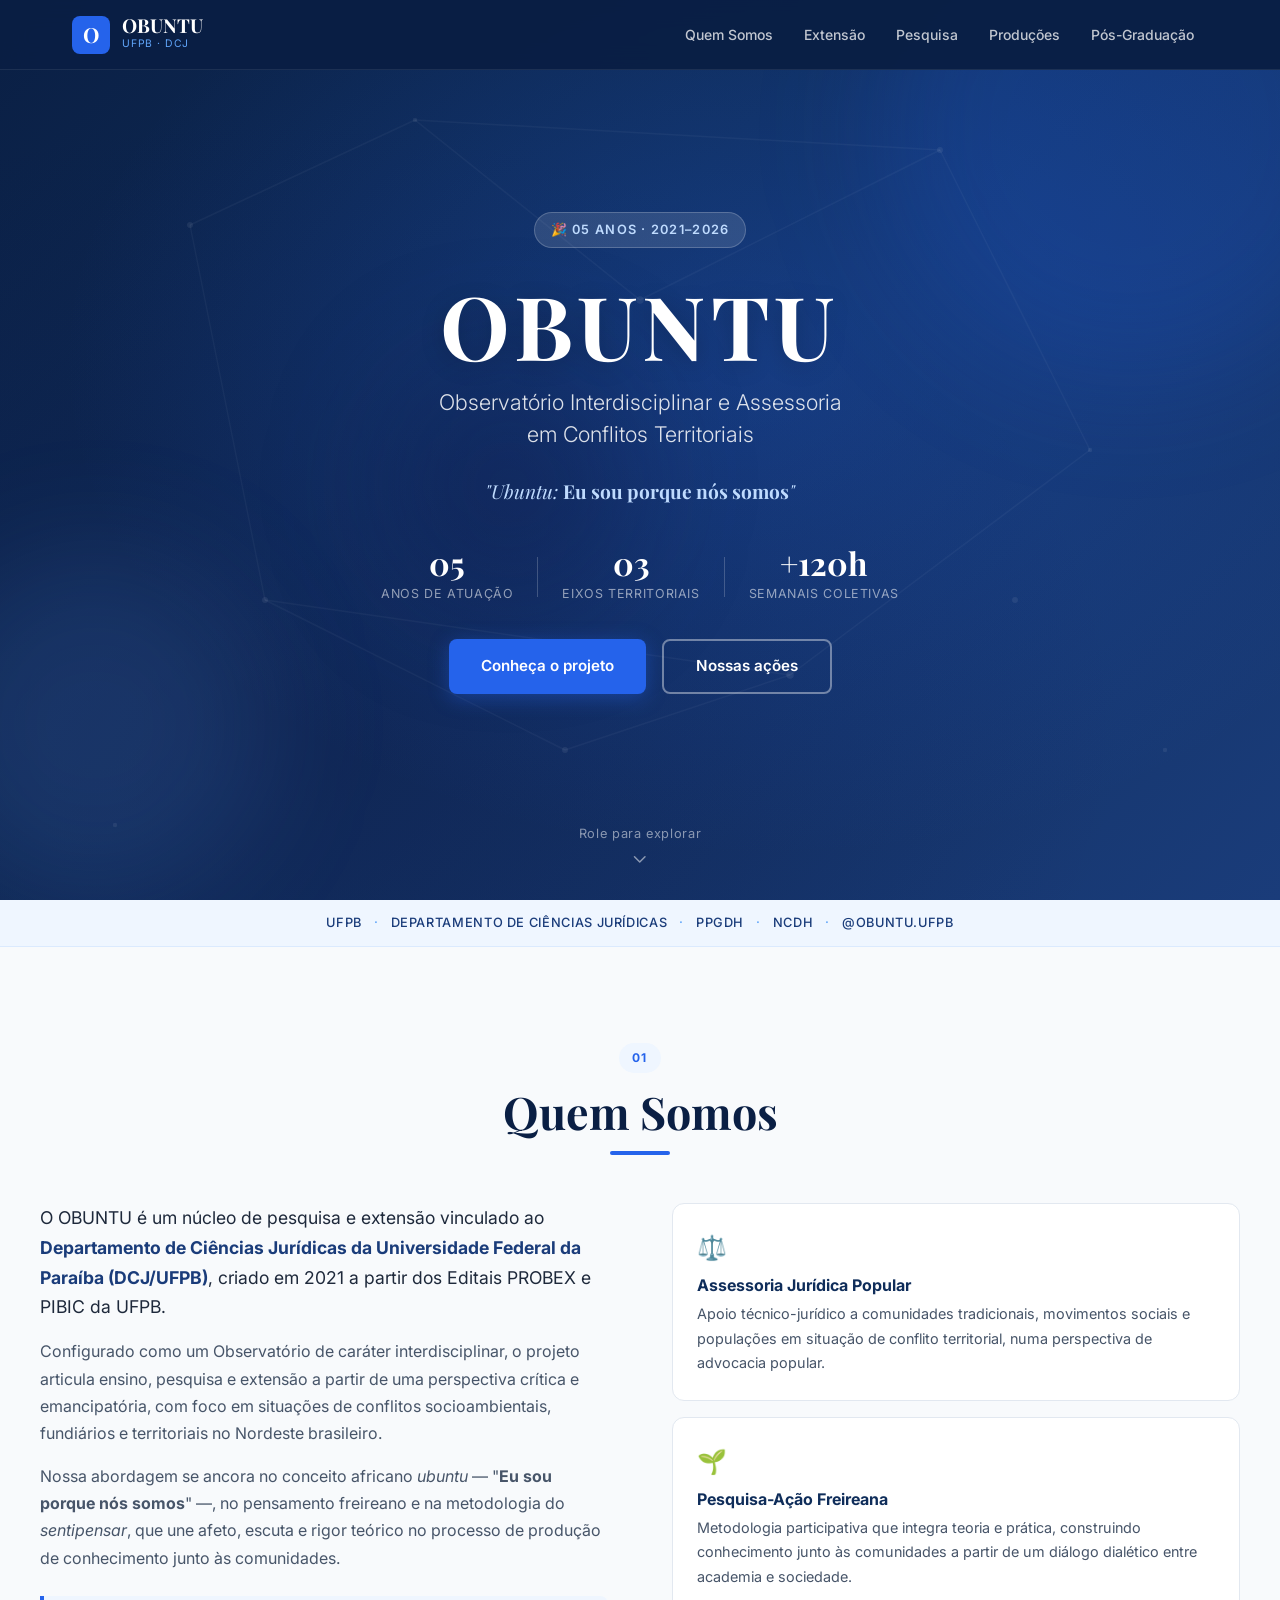
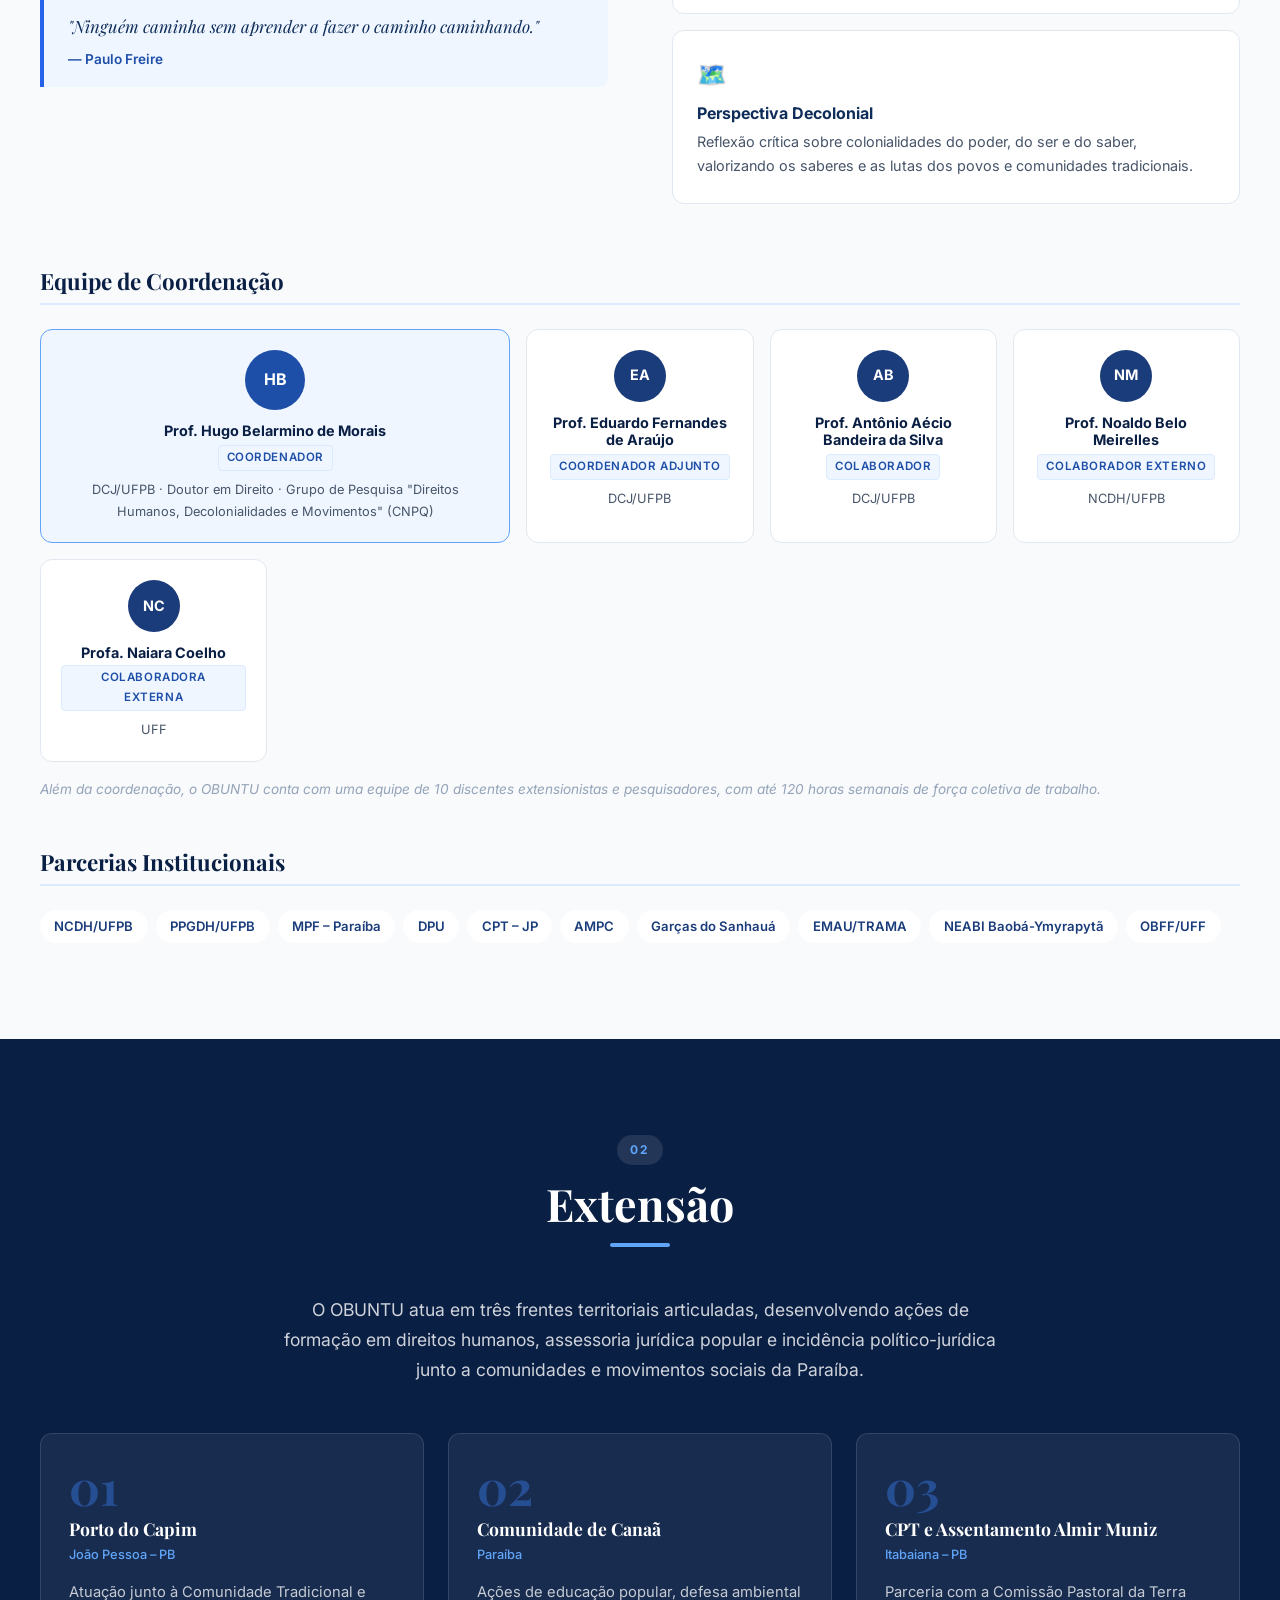
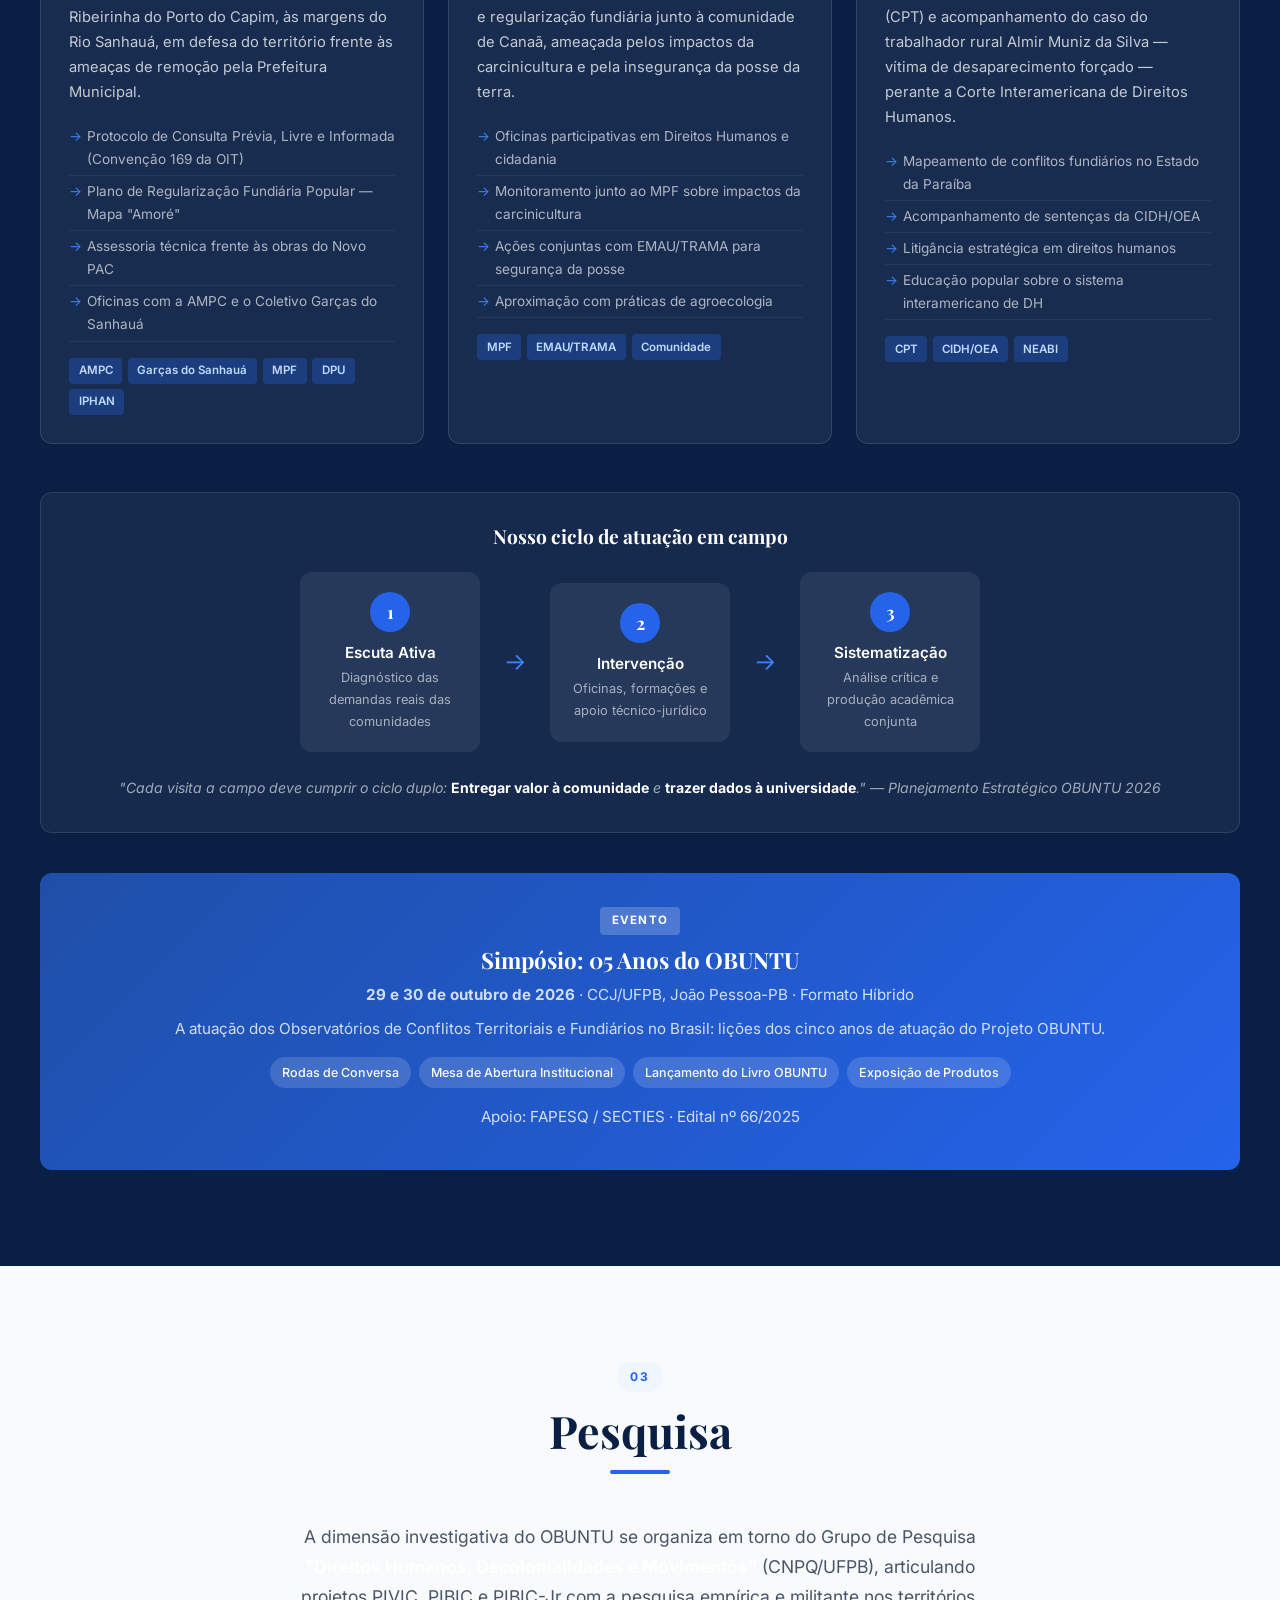
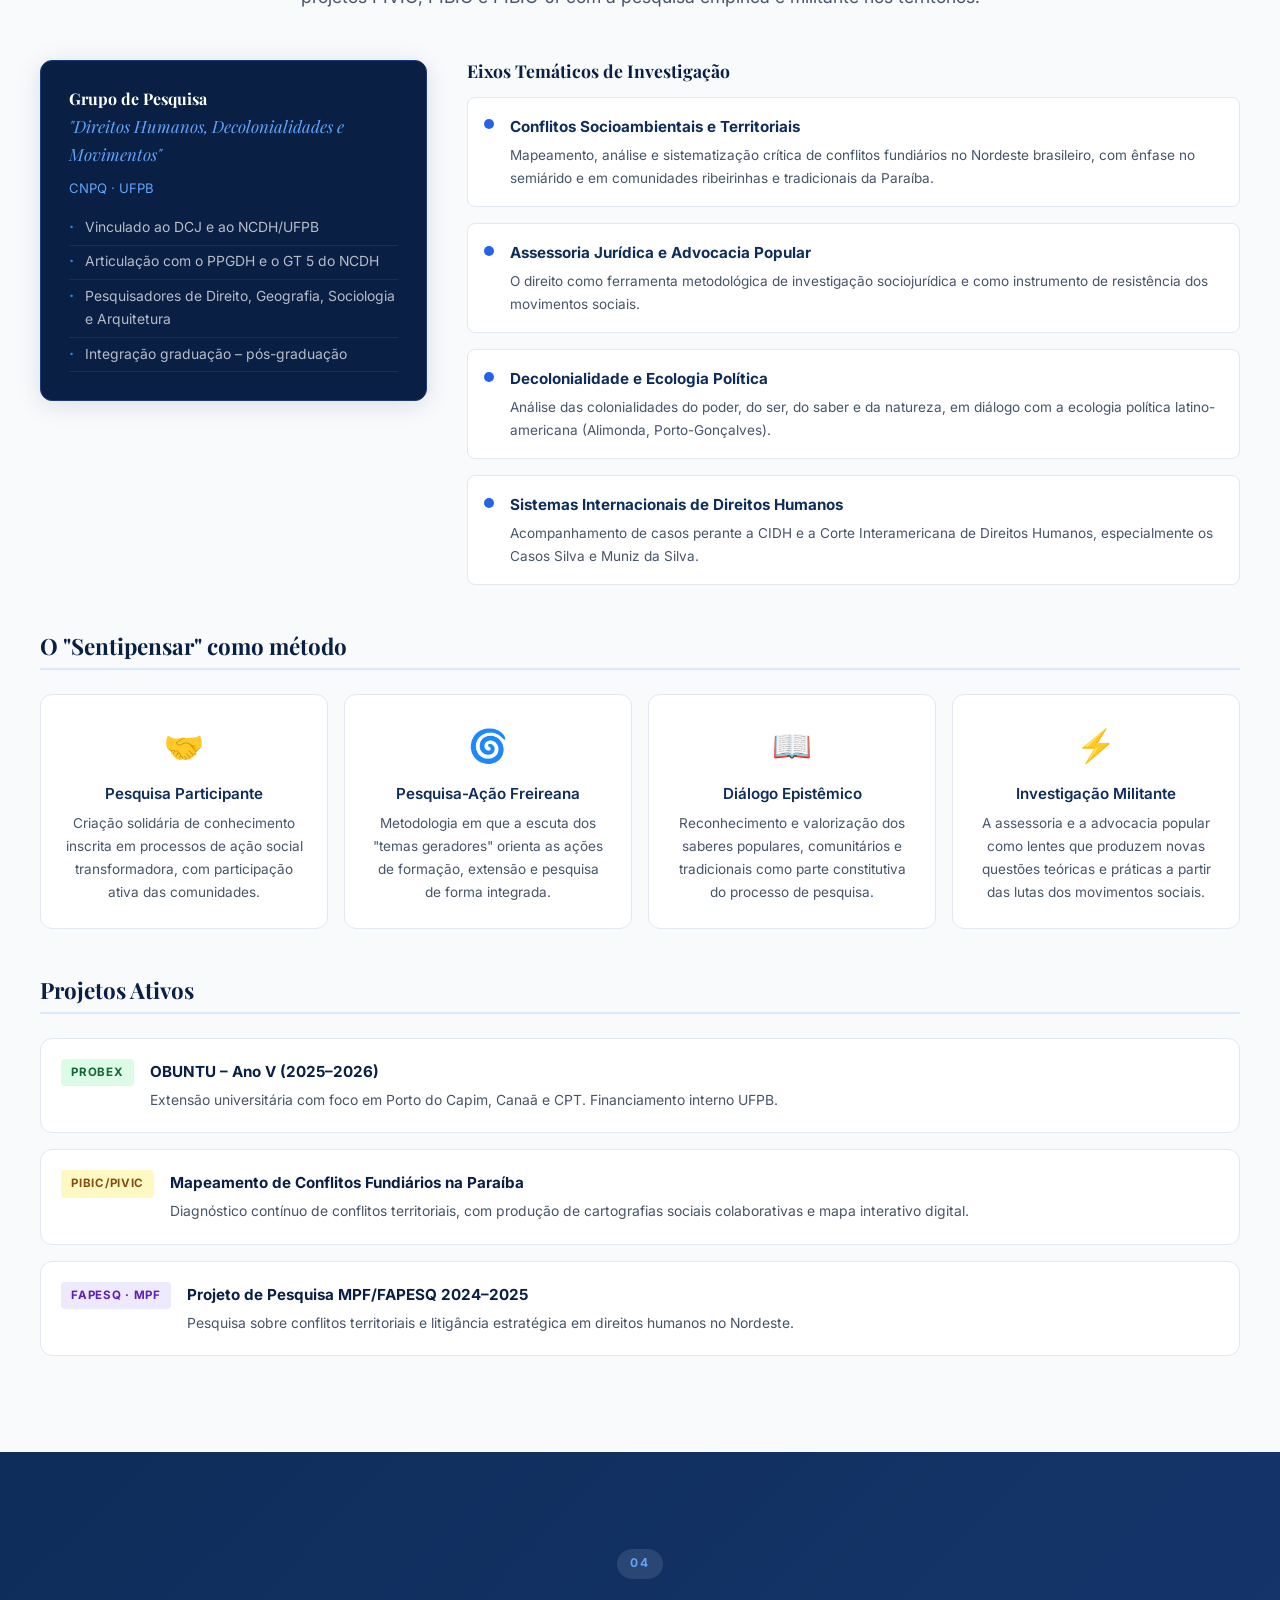
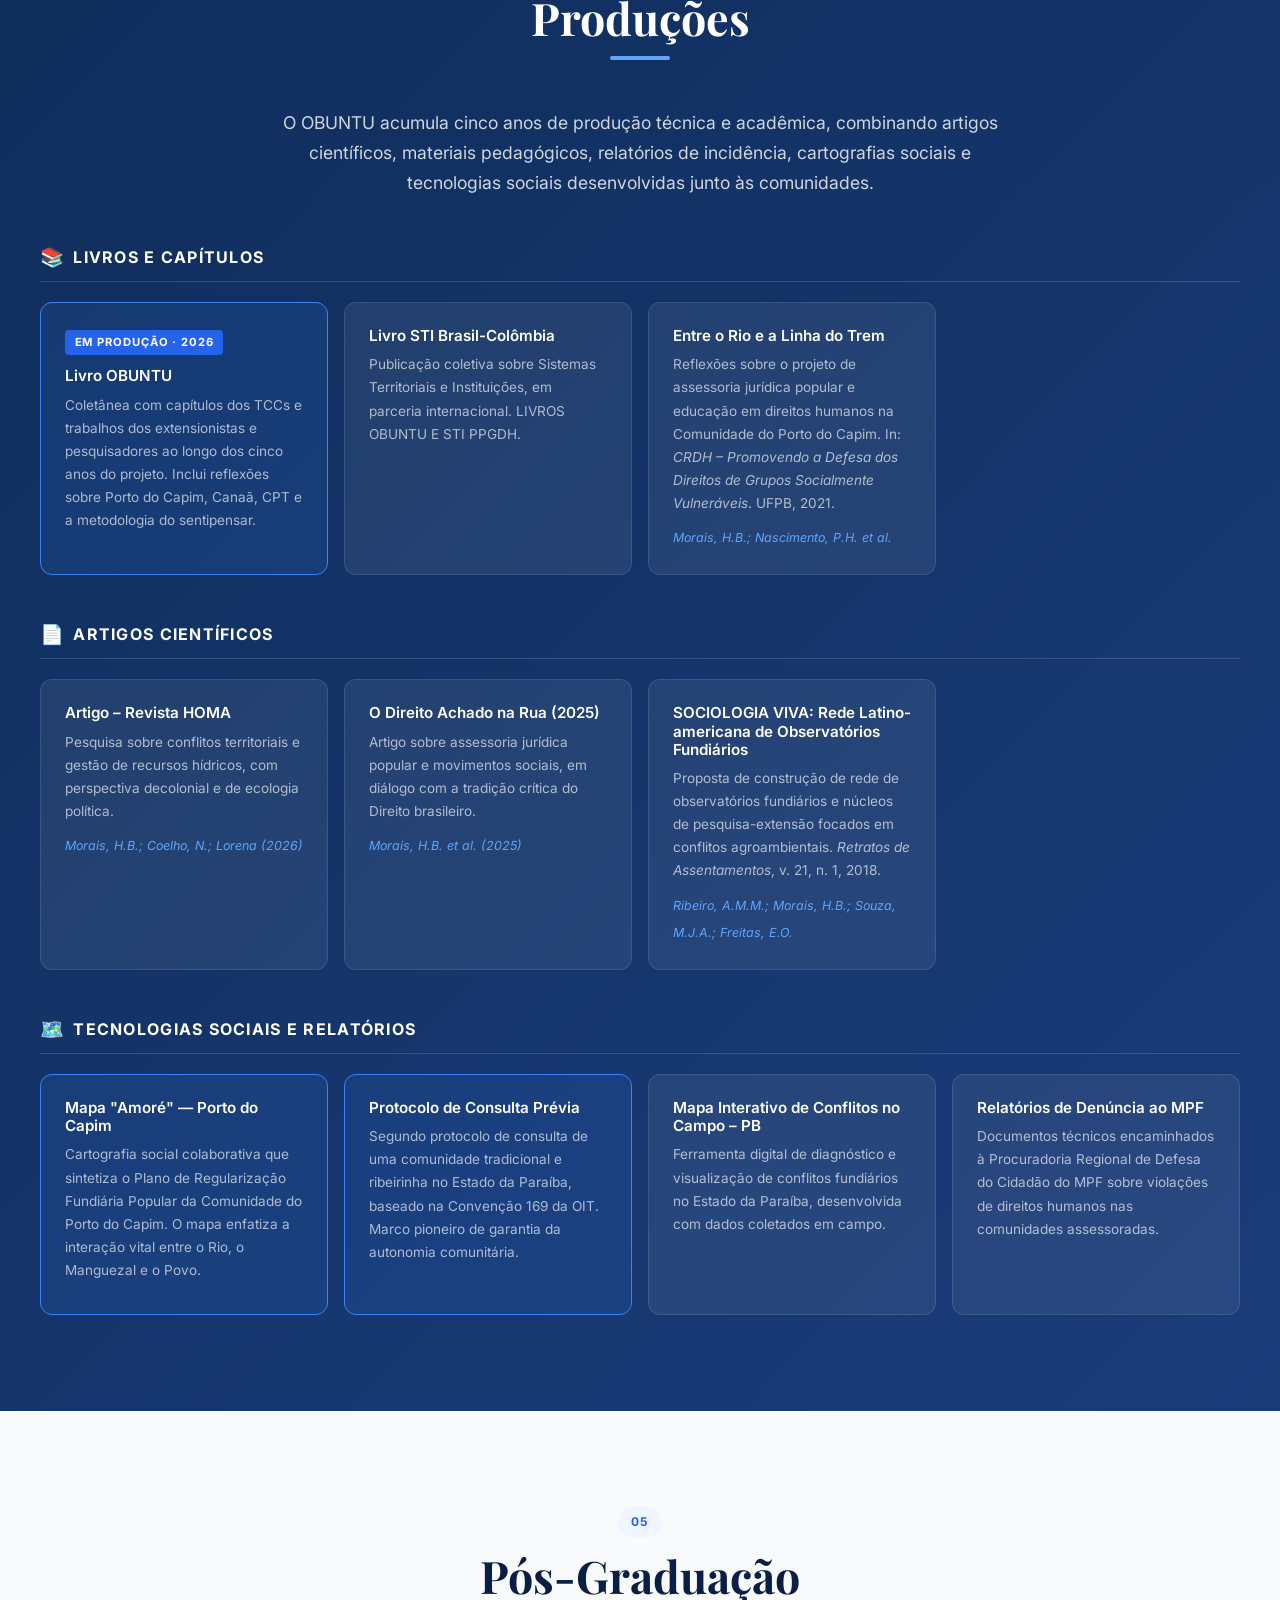
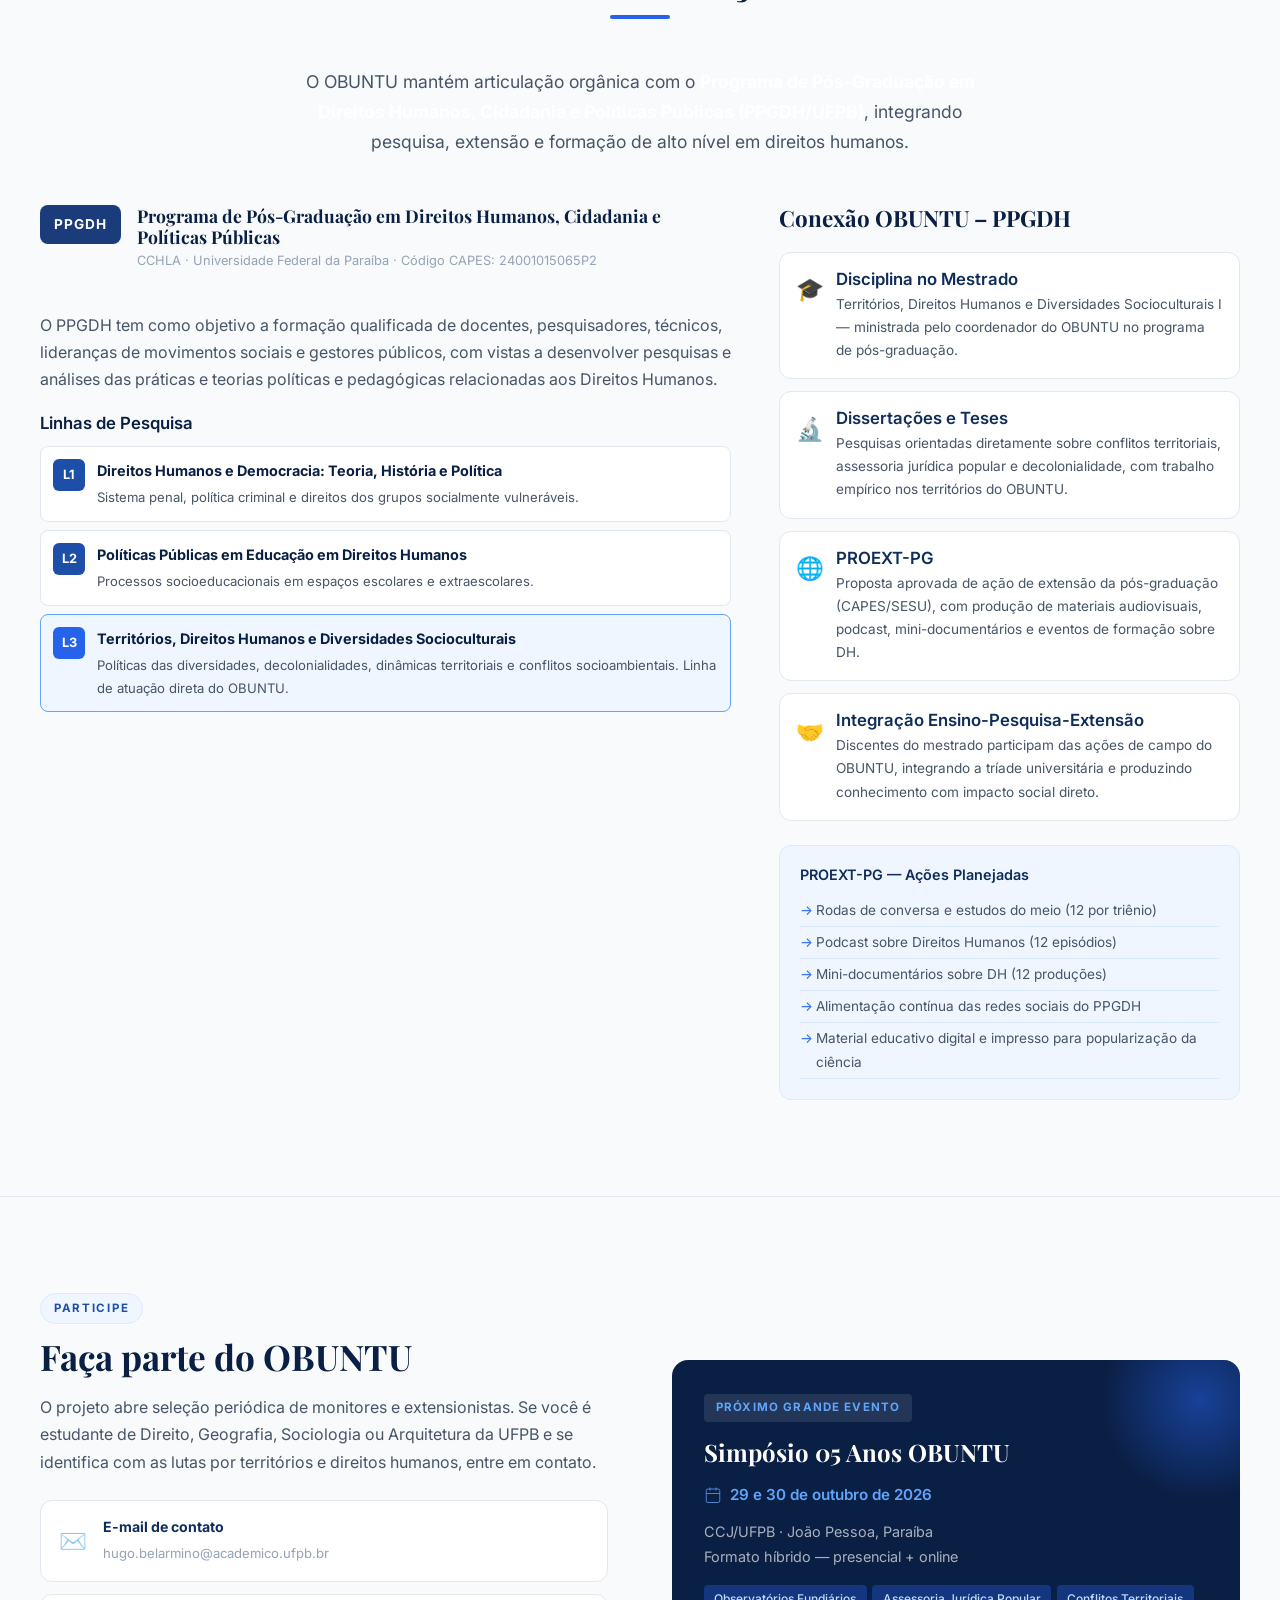
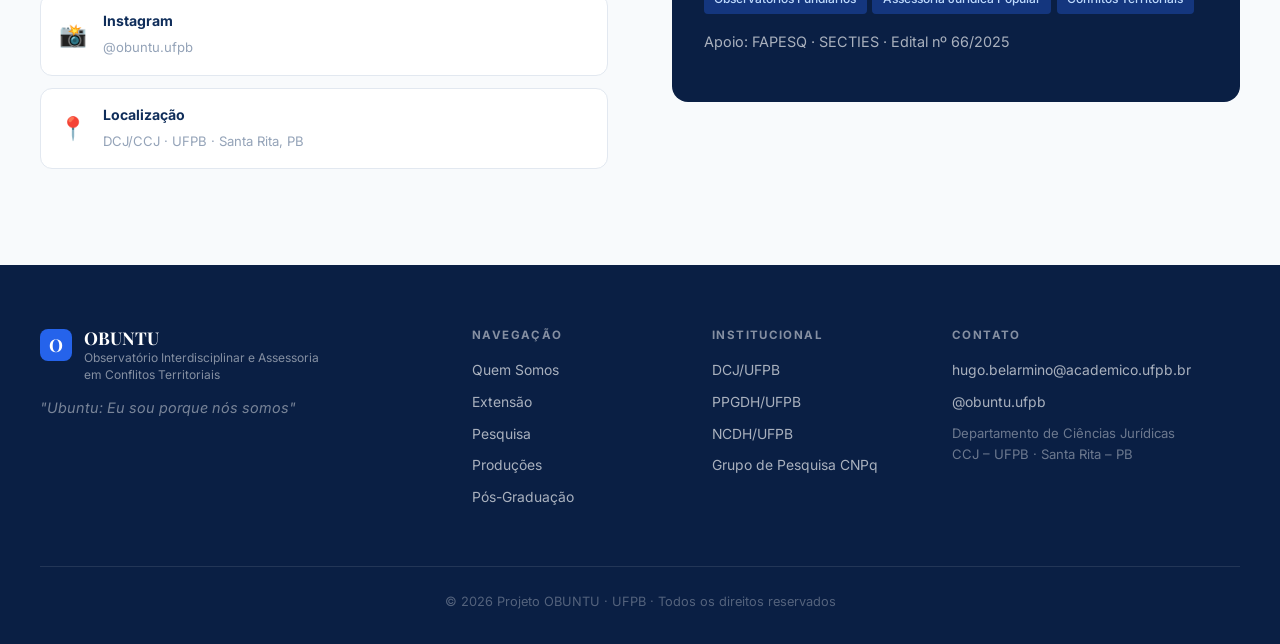
==== commit 83200b69: "feat: melhorias visuais e seção de contato - Hero: orbs animados, rede de pontos SVG, bloco de estat" ====
--- a/index.html
+++ b/index.html
@@ -8,8 +8,13 @@
   <link rel="preconnect" href="https://fonts.gstatic.com" crossorigin />
   <link href="https://fonts.googleapis.com/css2?family=Playfair+Display:ital,wght@0,400;0,700;1,400&family=Inter:wght@300;400;500;600;700&display=swap" rel="stylesheet" />
   <link rel="stylesheet" href="styles.css" />
+  <style>
+    /* ── progress bar ── */
+    #progress-bar{position:fixed;top:0;left:0;height:3px;background:linear-gradient(90deg,#3b82f6,#60a5fa);z-index:2000;width:0%;transition:width .1s linear;border-radius:0 2px 2px 0;}
+  </style>
 </head>
 <body>
+<div id="progress-bar"></div>
 
   <!-- ===== NAVIGATION ===== -->
   <header id="header">
@@ -37,11 +42,39 @@
   <!-- ===== HERO ===== -->
   <section id="inicio" class="hero">
     <div class="hero-overlay"></div>
+    <!-- Orbs decorativos -->
+    <div class="hero-orb orb1"></div>
+    <div class="hero-orb orb2"></div>
+    <div class="hero-orb orb3"></div>
+    <!-- Rede de pontos SVG -->
+    <svg class="hero-dots" viewBox="0 0 800 600" xmlns="http://www.w3.org/2000/svg" aria-hidden="true">
+      <g fill="rgba(255,255,255,0.07)">
+        <circle cx="100" cy="150" r="2"/><circle cx="250" cy="80" r="1.5"/><circle cx="400" cy="200" r="2.5"/>
+        <circle cx="600" cy="100" r="2"/><circle cx="700" cy="300" r="1.5"/><circle cx="150" cy="400" r="2"/>
+        <circle cx="500" cy="450" r="2.5"/><circle cx="750" cy="500" r="1.5"/><circle cx="350" cy="500" r="2"/>
+        <circle cx="50"  cy="550" r="1.5"/><circle cx="650" cy="400" r="2"/>
+      </g>
+      <g stroke="rgba(255,255,255,0.04)" stroke-width="1" fill="none">
+        <line x1="100" y1="150" x2="250" y2="80"/><line x1="250" y1="80" x2="400" y2="200"/>
+        <line x1="400" y1="200" x2="600" y2="100"/><line x1="600" y1="100" x2="700" y2="300"/>
+        <line x1="700" y1="300" x2="500" y2="450"/><line x1="500" y1="450" x2="350" y2="500"/>
+        <line x1="350" y1="500" x2="150" y2="400"/><line x1="150" y1="400" x2="100" y2="150"/>
+        <line x1="250" y1="80"  x2="600" y2="100"/><line x1="150" y1="400" x2="500" y2="450"/>
+      </g>
+    </svg>
+
     <div class="hero-content">
-      <div class="hero-badge">05 Anos · 2021–2026</div>
+      <div class="hero-badge">🎉 05 Anos · 2021–2026</div>
       <h1 class="hero-title">OBUNTU</h1>
       <p class="hero-subtitle">Observatório Interdisciplinar e Assessoria<br />em Conflitos Territoriais</p>
       <p class="hero-quote">"Ubuntu: <em>Eu sou porque nós somos</em>"</p>
+      <div class="hero-stats">
+        <div class="hero-stat"><strong>05</strong><span>Anos de atuação</span></div>
+        <div class="hero-stat-sep"></div>
+        <div class="hero-stat"><strong>03</strong><span>Eixos territoriais</span></div>
+        <div class="hero-stat-sep"></div>
+        <div class="hero-stat"><strong>+120h</strong><span>Semanais coletivas</span></div>
+      </div>
       <div class="hero-links">
         <a href="#quem-somos" class="btn btn-primary">Conheça o projeto</a>
         <a href="#extensao" class="btn btn-outline">Nossas ações</a>
@@ -565,6 +598,63 @@
     </div>
   </section>
 
+  <!-- ===== CONTATO / CTA ===== -->
+  <section id="contato" class="section section-cta">
+    <div class="container">
+      <div class="cta-inner">
+        <div class="cta-text">
+          <span class="cta-tag">Participe</span>
+          <h2 class="cta-title">Faça parte do OBUNTU</h2>
+          <p>O projeto abre seleção periódica de monitores e extensionistas. Se você é estudante de Direito, Geografia, Sociologia ou Arquitetura da UFPB e se identifica com as lutas por territórios e direitos humanos, entre em contato.</p>
+          <div class="cta-contacts">
+            <a href="mailto:hugo.belarmino@academico.ufpb.br" class="cta-contact-item">
+              <div class="cta-contact-icon">✉️</div>
+              <div>
+                <strong>E-mail de contato</strong>
+                <span>hugo.belarmino@academico.ufpb.br</span>
+              </div>
+            </a>
+            <a href="https://instagram.com/obuntu.ufpb" target="_blank" rel="noopener" class="cta-contact-item">
+              <div class="cta-contact-icon">📸</div>
+              <div>
+                <strong>Instagram</strong>
+                <span>@obuntu.ufpb</span>
+              </div>
+            </a>
+            <div class="cta-contact-item">
+              <div class="cta-contact-icon">📍</div>
+              <div>
+                <strong>Localização</strong>
+                <span>DCJ/CCJ · UFPB · Santa Rita, PB</span>
+              </div>
+            </div>
+          </div>
+        </div>
+        <div class="cta-event-card">
+          <div class="cta-event-glow"></div>
+          <span class="cta-event-label">Próximo grande evento</span>
+          <h3>Simpósio 05 Anos OBUNTU</h3>
+          <div class="cta-event-date">
+            <svg viewBox="0 0 24 24" fill="none" stroke="currentColor" width="18" height="18"><rect x="3" y="4" width="18" height="18" rx="2" ry="2"/><line x1="16" y1="2" x2="16" y2="6"/><line x1="8" y1="2" x2="8" y2="6"/><line x1="3" y1="10" x2="21" y2="10"/></svg>
+            <span>29 e 30 de outubro de 2026</span>
+          </div>
+          <p>CCJ/UFPB · João Pessoa, Paraíba<br />Formato híbrido — presencial + online</p>
+          <div class="cta-event-themes">
+            <span>Observatórios Fundiários</span>
+            <span>Assessoria Jurídica Popular</span>
+            <span>Conflitos Territoriais</span>
+          </div>
+          <p class="cta-event-apoio">Apoio: FAPESQ · SECTIES · Edital nº 66/2025</p>
+        </div>
+      </div>
+    </div>
+  </section>
+
+  <!-- botão voltar ao topo -->
+  <button id="back-to-top" aria-label="Voltar ao topo" title="Voltar ao topo">
+    <svg viewBox="0 0 24 24" fill="none" stroke="currentColor" width="20" height="20"><path stroke-linecap="round" stroke-linejoin="round" stroke-width="2" d="M5 15l7-7 7 7"/></svg>
+  </button>
+
   <!-- ===== RODAPÉ ===== -->
   <footer class="footer">
     <div class="footer-inner">
--- a/styles.css
+++ b/styles.css
@@ -103,23 +103,39 @@
   position: relative;
   min-height: 100vh;
   display: flex; align-items: center; justify-content: center;
-  background: linear-gradient(135deg, var(--blue-900) 0%, var(--blue-700) 50%, var(--blue-600) 100%);
+  background: linear-gradient(135deg, var(--blue-900) 0%, var(--blue-800) 40%, var(--blue-700) 100%);
   padding: var(--nav-h) 2rem 4rem;
   overflow: hidden;
 }
-.hero::before {
-  content: '';
-  position: absolute; inset: 0;
-  background: url("data:image/svg+xml,%3Csvg xmlns='http://www.w3.org/2000/svg' width='80' height='80'%3E%3Ccircle cx='40' cy='40' r='1' fill='rgba(255,255,255,0.06)'/%3E%3C/svg%3E") repeat;
-}
 .hero-overlay {
   position: absolute; inset: 0;
-  background: radial-gradient(ellipse at 60% 40%, rgba(37,99,235,.3) 0%, transparent 70%);
-}
+  background: radial-gradient(ellipse at 60% 40%, rgba(37,99,235,.25) 0%, transparent 65%),
+              radial-gradient(ellipse at 20% 80%, rgba(14,23,68,.4) 0%, transparent 60%);
+}
+/* orbs animados */
+.hero-orb {
+  position: absolute; border-radius: 50%;
+  filter: blur(60px); pointer-events: none; animation: float 8s ease-in-out infinite;
+}
+.orb1 { width: 500px; height: 500px; background: rgba(37,99,235,.18); top:-120px; right:-100px; animation-delay:0s; }
+.orb2 { width: 350px; height: 350px; background: rgba(96,165,250,.12); bottom:0; left:-80px;   animation-delay:3s; }
+.orb3 { width: 250px; height: 250px; background: rgba(14,23,68,.3);  top:40%;  left:30%;       animation-delay:5s; }
+@keyframes float {
+  0%,100% { transform: translateY(0) scale(1); }
+  50%      { transform: translateY(-24px) scale(1.04); }
+}
+/* rede de pontos SVG */
+.hero-dots { position:absolute; inset:0; width:100%; height:100%; pointer-events:none; }
+
 .hero-content {
   position: relative; z-index: 1;
   text-align: center;
-  max-width: 800px;
+  max-width: 820px;
+  animation: heroIn .9s ease both;
+}
+@keyframes heroIn {
+  from { opacity:0; transform: translateY(28px); }
+  to   { opacity:1; transform: translateY(0); }
 }
 .hero-badge {
   display: inline-block;
@@ -153,6 +169,20 @@
   margin-bottom: 2.5rem;
 }
 .hero-quote em { font-style: normal; font-weight: 700; }
+/* estatísticas no hero */
+.hero-stats {
+  display: flex; align-items: center; justify-content: center;
+  gap: 1.5rem; margin-bottom: 2rem; flex-wrap: wrap;
+}
+.hero-stat { text-align: center; }
+.hero-stat strong {
+  display: block;
+  font-family: 'Playfair Display', serif;
+  font-size: 2rem; color: white; line-height: 1;
+}
+.hero-stat span { font-size: .78rem; color: rgba(255,255,255,.55); letter-spacing: .05em; text-transform: uppercase; }
+.hero-stat-sep { width: 1px; height: 40px; background: rgba(255,255,255,.2); }
+
 .hero-links { display: flex; gap: 1rem; justify-content: center; flex-wrap: wrap; }
 
 .btn {
@@ -703,6 +733,111 @@
 }
 .proext-highlight li::before { content: '→'; position: absolute; left: 0; color: var(--blue-500); }
 
+/* ===== CONTATO / CTA ===== */
+.section-cta {
+  background: var(--gray-50);
+  border-top: 1px solid var(--gray-200);
+}
+.cta-inner {
+  display: grid;
+  grid-template-columns: 1fr 1fr;
+  gap: 4rem;
+  align-items: center;
+}
+.cta-tag {
+  display: inline-block;
+  font-size: .72rem; font-weight: 700; letter-spacing: .15em;
+  text-transform: uppercase;
+  color: var(--blue-600);
+  background: var(--blue-50);
+  border: 1px solid var(--blue-100);
+  padding: .3rem .8rem; border-radius: 100px;
+  margin-bottom: .75rem;
+}
+.cta-title {
+  color: var(--blue-900);
+  font-size: clamp(1.6rem, 3.5vw, 2.2rem);
+  margin-bottom: 1rem;
+}
+.cta-text p { margin-bottom: 1.5rem; }
+.cta-contacts { display: flex; flex-direction: column; gap: .75rem; }
+.cta-contact-item {
+  display: flex; align-items: center; gap: 1rem;
+  padding: .9rem 1.1rem;
+  background: white;
+  border: 1px solid var(--gray-200);
+  border-radius: var(--radius);
+  transition: box-shadow .2s, transform .2s;
+  cursor: pointer;
+  color: inherit;
+}
+.cta-contact-item:hover { box-shadow: var(--shadow); transform: translateX(4px); }
+.cta-contact-icon { font-size: 1.4rem; flex-shrink: 0; }
+.cta-contact-item strong { display: block; font-size: .88rem; color: var(--blue-800); }
+.cta-contact-item span  { font-size: .82rem; color: var(--gray-400); }
+
+/* event card */
+.cta-event-card {
+  position: relative;
+  background: var(--blue-900);
+  border-radius: 16px;
+  padding: 2rem;
+  overflow: hidden;
+  color: white;
+}
+.cta-event-glow {
+  position: absolute; top: -60px; right: -60px;
+  width: 200px; height: 200px; border-radius: 50%;
+  background: radial-gradient(circle, rgba(37,99,235,.5) 0%, transparent 70%);
+  pointer-events: none;
+}
+.cta-event-label {
+  display: inline-block;
+  background: rgba(255,255,255,.1);
+  color: var(--blue-300);
+  font-size: .72rem; font-weight: 700; letter-spacing: .1em;
+  text-transform: uppercase;
+  padding: .25rem .75rem; border-radius: 4px;
+  margin-bottom: 1rem;
+}
+.cta-event-card h3 {
+  font-size: 1.5rem; color: white;
+  margin-bottom: 1rem;
+}
+.cta-event-date {
+  display: flex; align-items: center; gap: .5rem;
+  color: var(--blue-300); font-weight: 600;
+  font-size: .95rem;
+  margin-bottom: .75rem;
+}
+.cta-event-card p { color: rgba(255,255,255,.65); font-size: .9rem; margin-bottom: 1rem; }
+.cta-event-themes {
+  display: flex; flex-wrap: wrap; gap: .35rem;
+  margin-bottom: 1rem;
+}
+.cta-event-themes span {
+  background: rgba(37,99,235,.35);
+  color: var(--blue-200, #bfdbfe);
+  padding: .25rem .65rem; border-radius: 4px;
+  font-size: .75rem; font-weight: 500;
+}
+.cta-event-apoio { font-size: .75rem; color: rgba(255,255,255,.35); margin: 0; }
+
+/* ===== BACK TO TOP ===== */
+#back-to-top {
+  position: fixed; bottom: 2rem; right: 2rem; z-index: 999;
+  width: 44px; height: 44px; border-radius: 50%;
+  background: var(--blue-700); color: white;
+  border: none; cursor: pointer;
+  display: flex; align-items: center; justify-content: center;
+  box-shadow: 0 4px 16px rgba(10,31,68,.3);
+  opacity: 0; pointer-events: none;
+  transform: translateY(12px);
+  transition: opacity .3s, transform .3s, background .2s;
+}
+#back-to-top.visible { opacity: 1; pointer-events: auto; transform: translateY(0); }
+#back-to-top:hover { background: var(--blue-500); }
+
 /* ===== FOOTER ===== */
 .footer {
   background: var(--blue-900);
@@ -769,6 +904,7 @@
   .ppgdh-block { grid-template-columns: 1fr; }
   .footer-inner { grid-template-columns: 1fr 1fr; }
   .team-card.featured { grid-column: span 1; }
+  .cta-inner { grid-template-columns: 1fr; gap: 2rem; }
 }
 
 @media (max-width: 768px) {
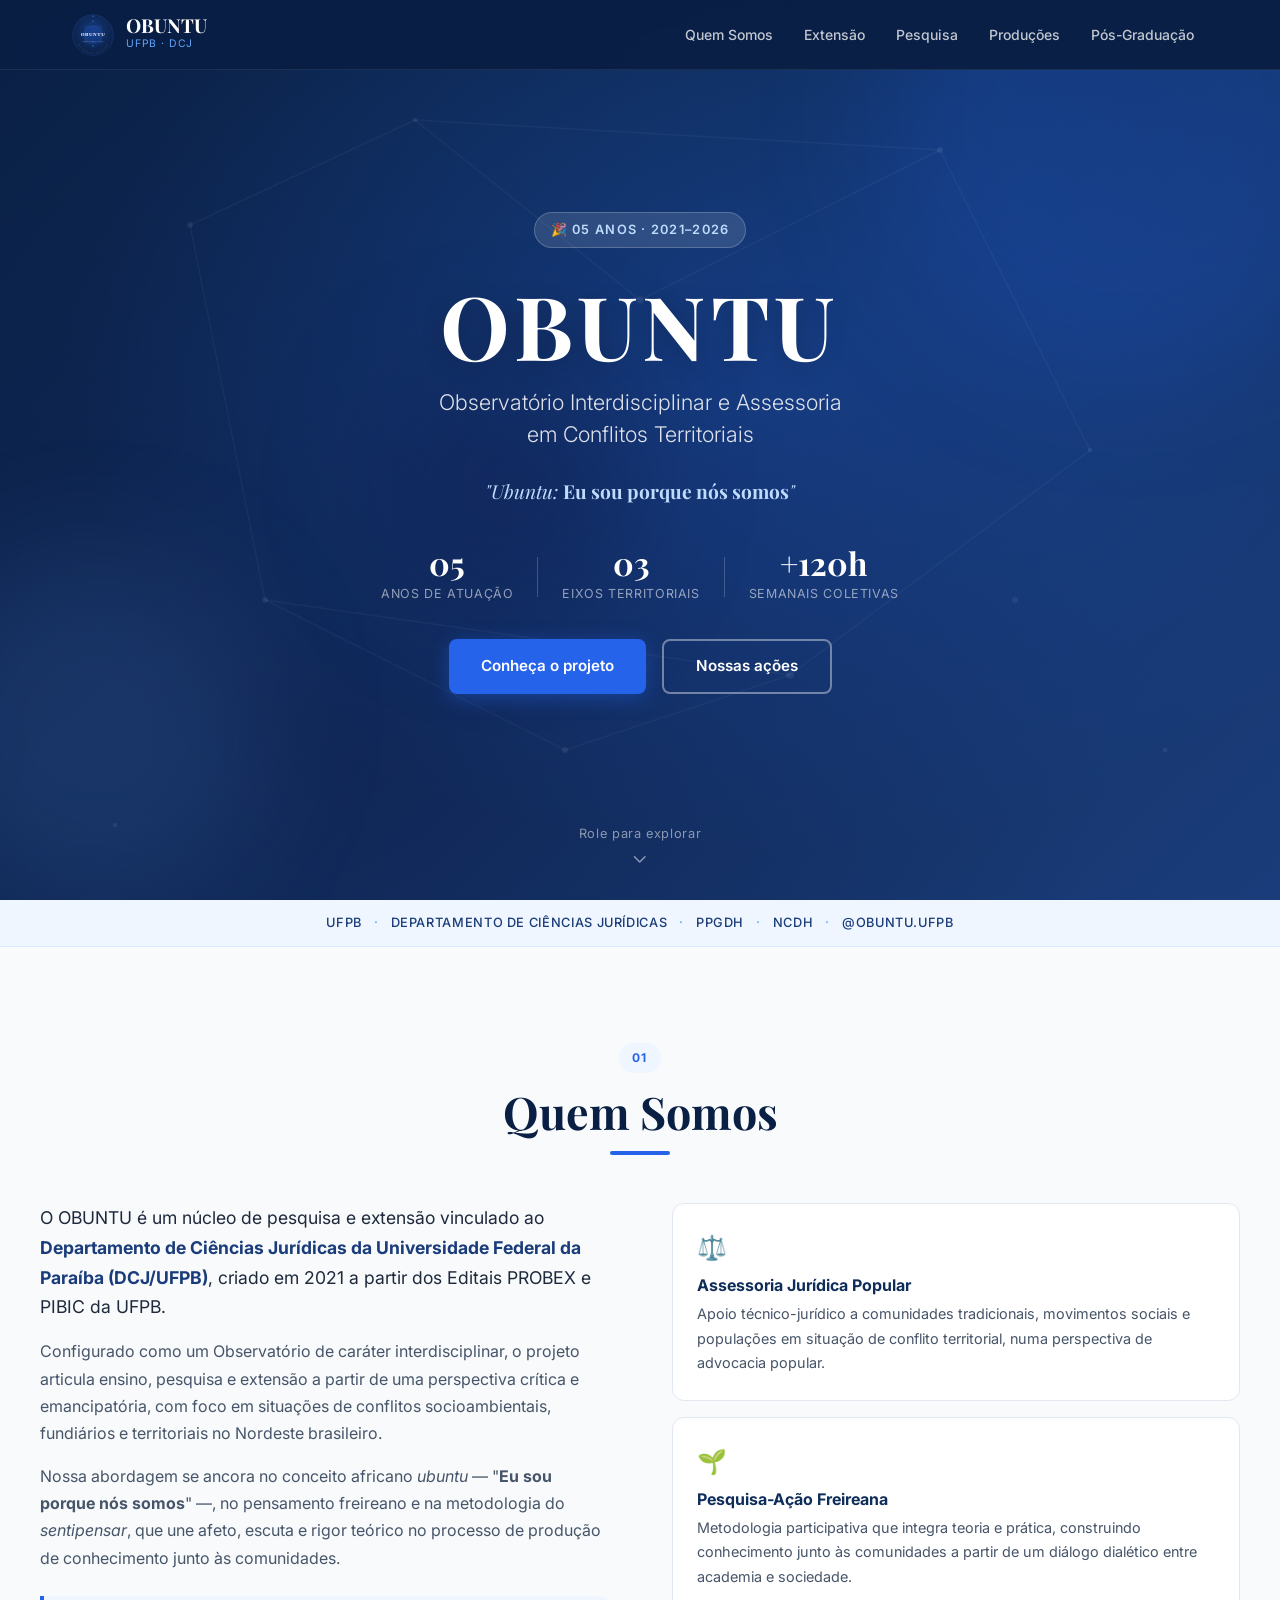
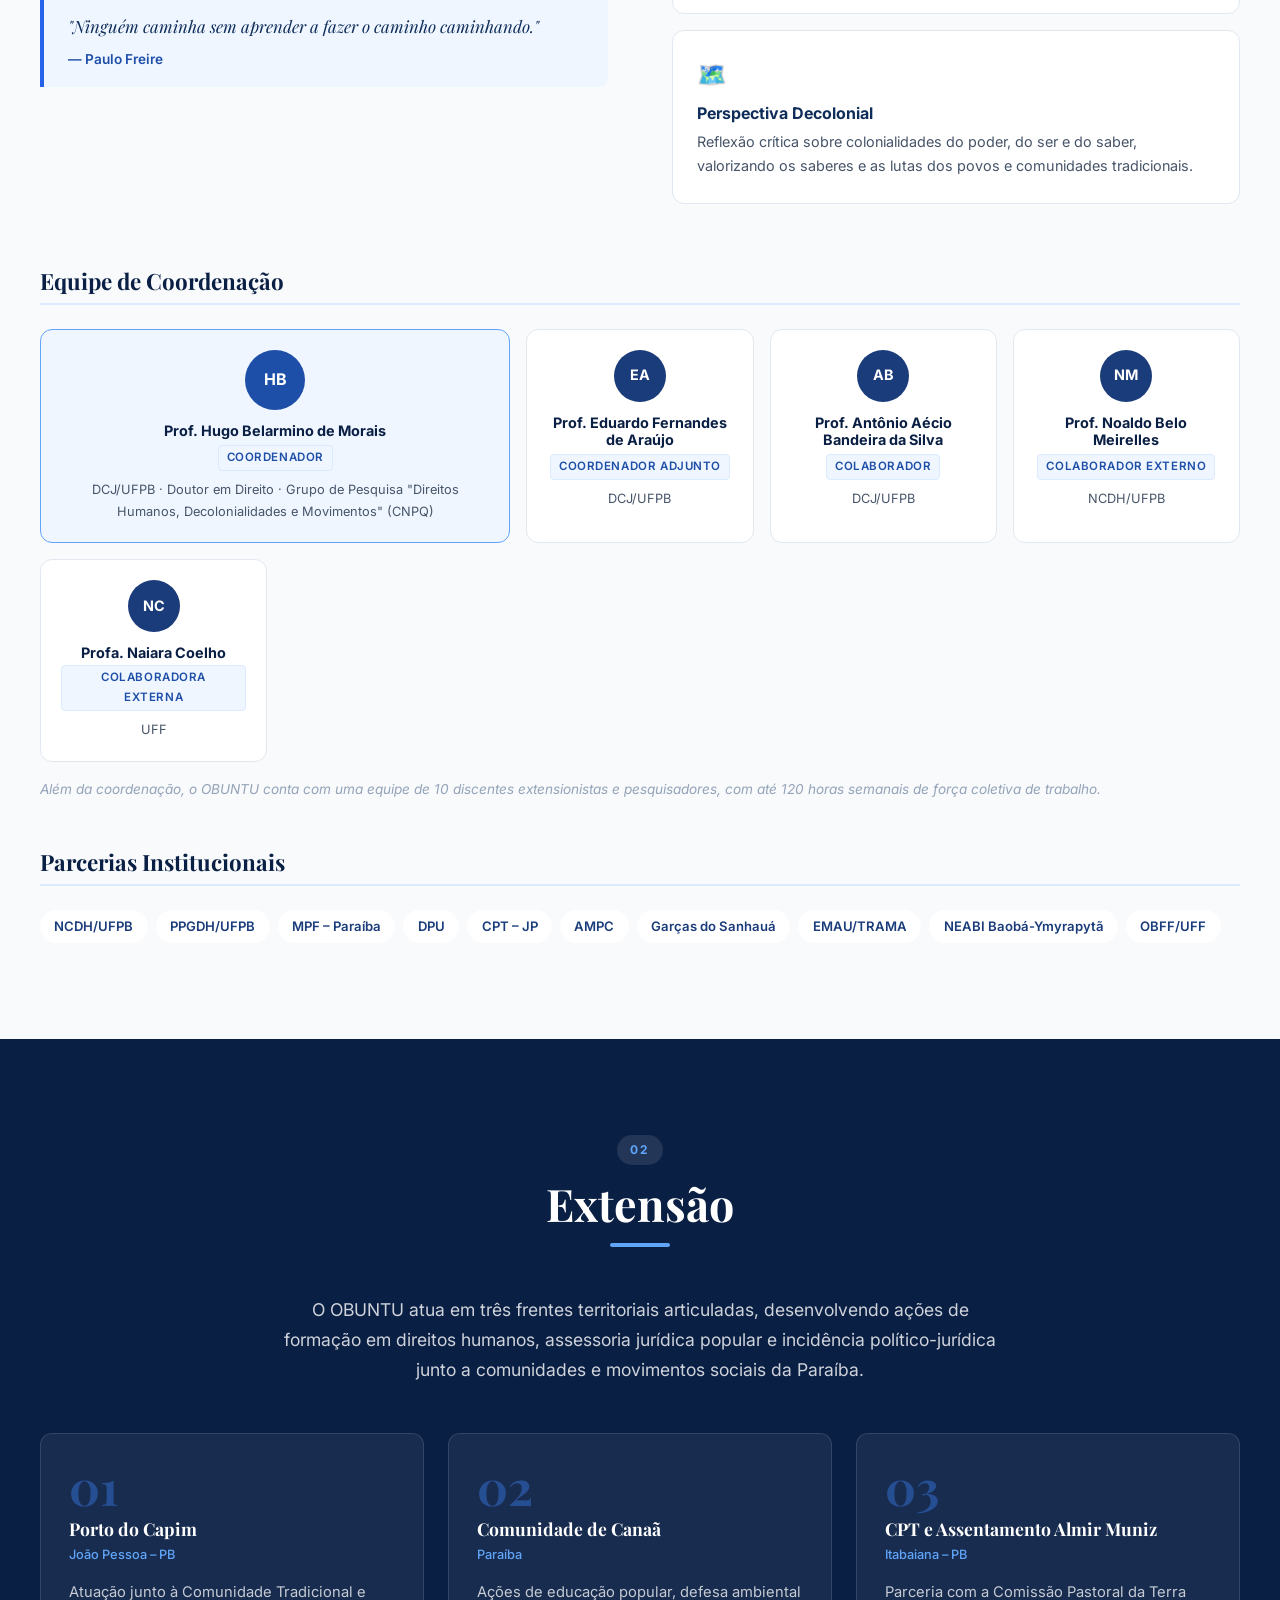
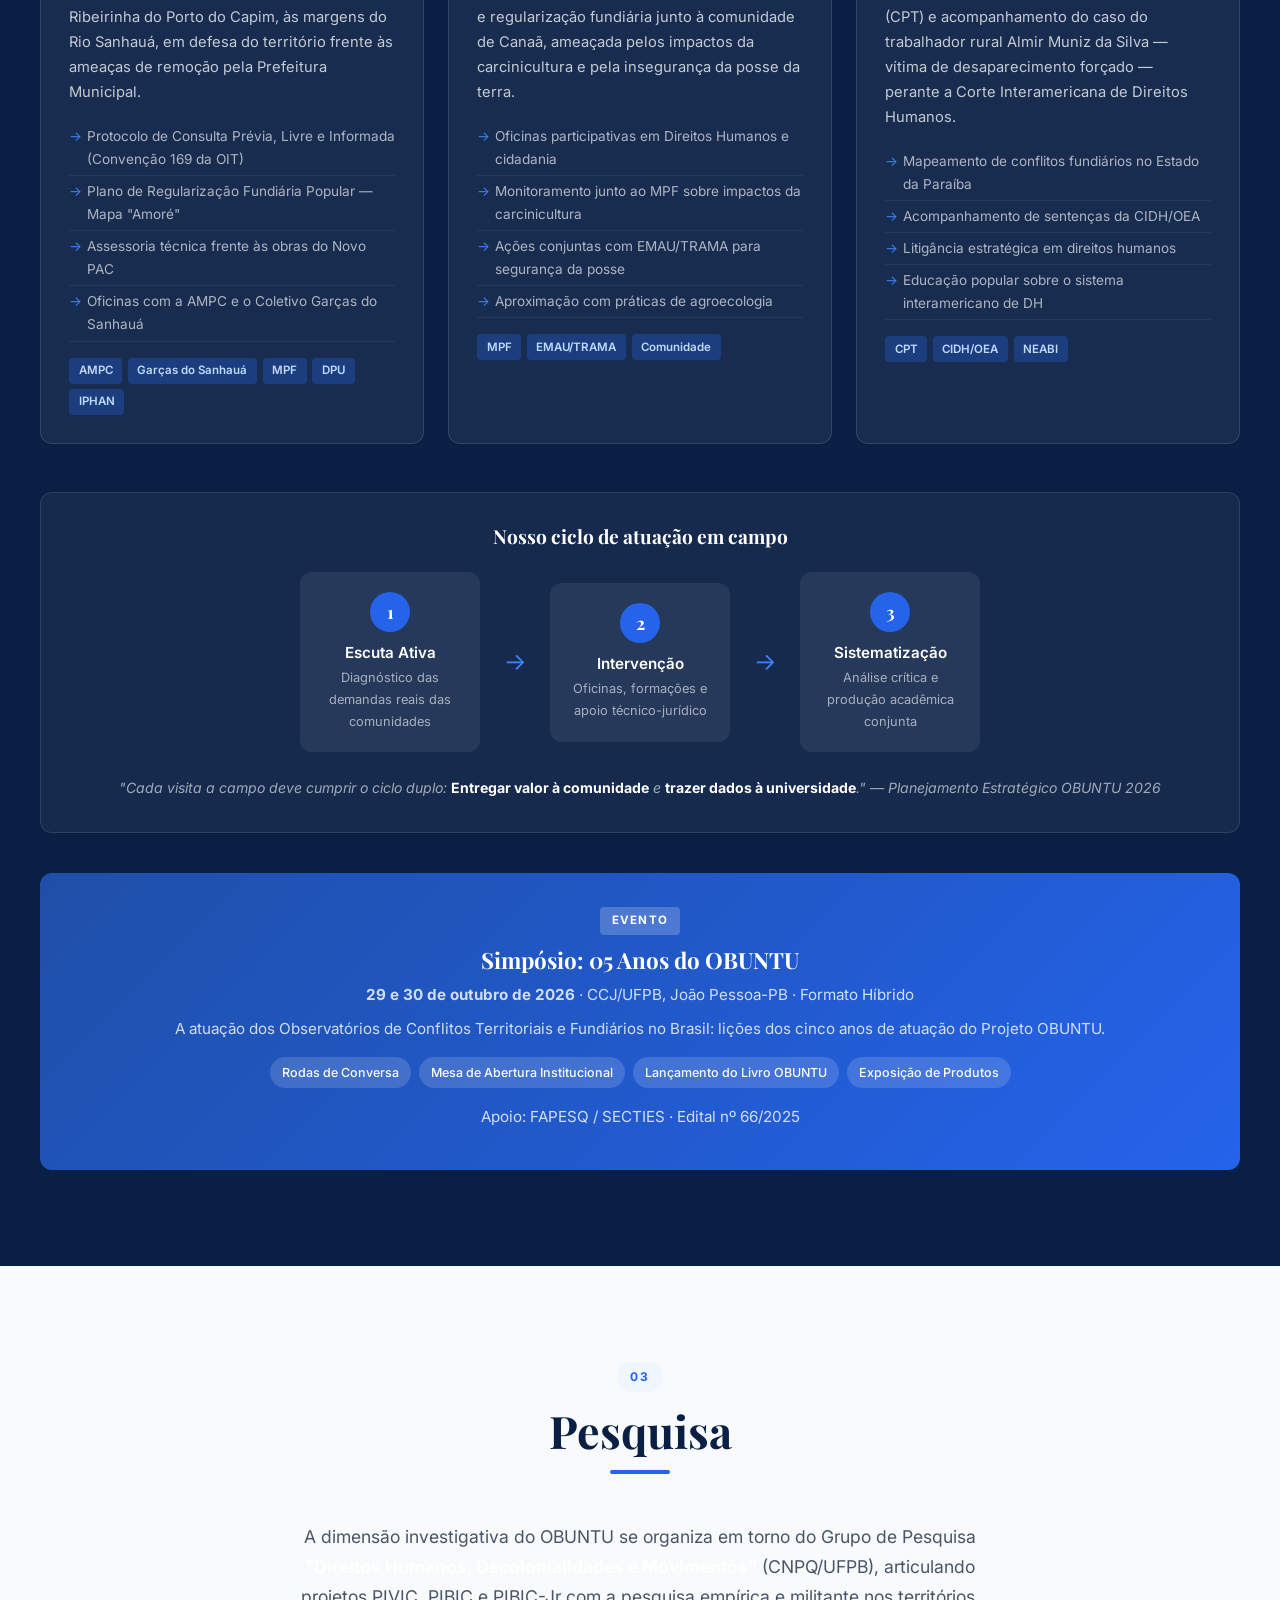
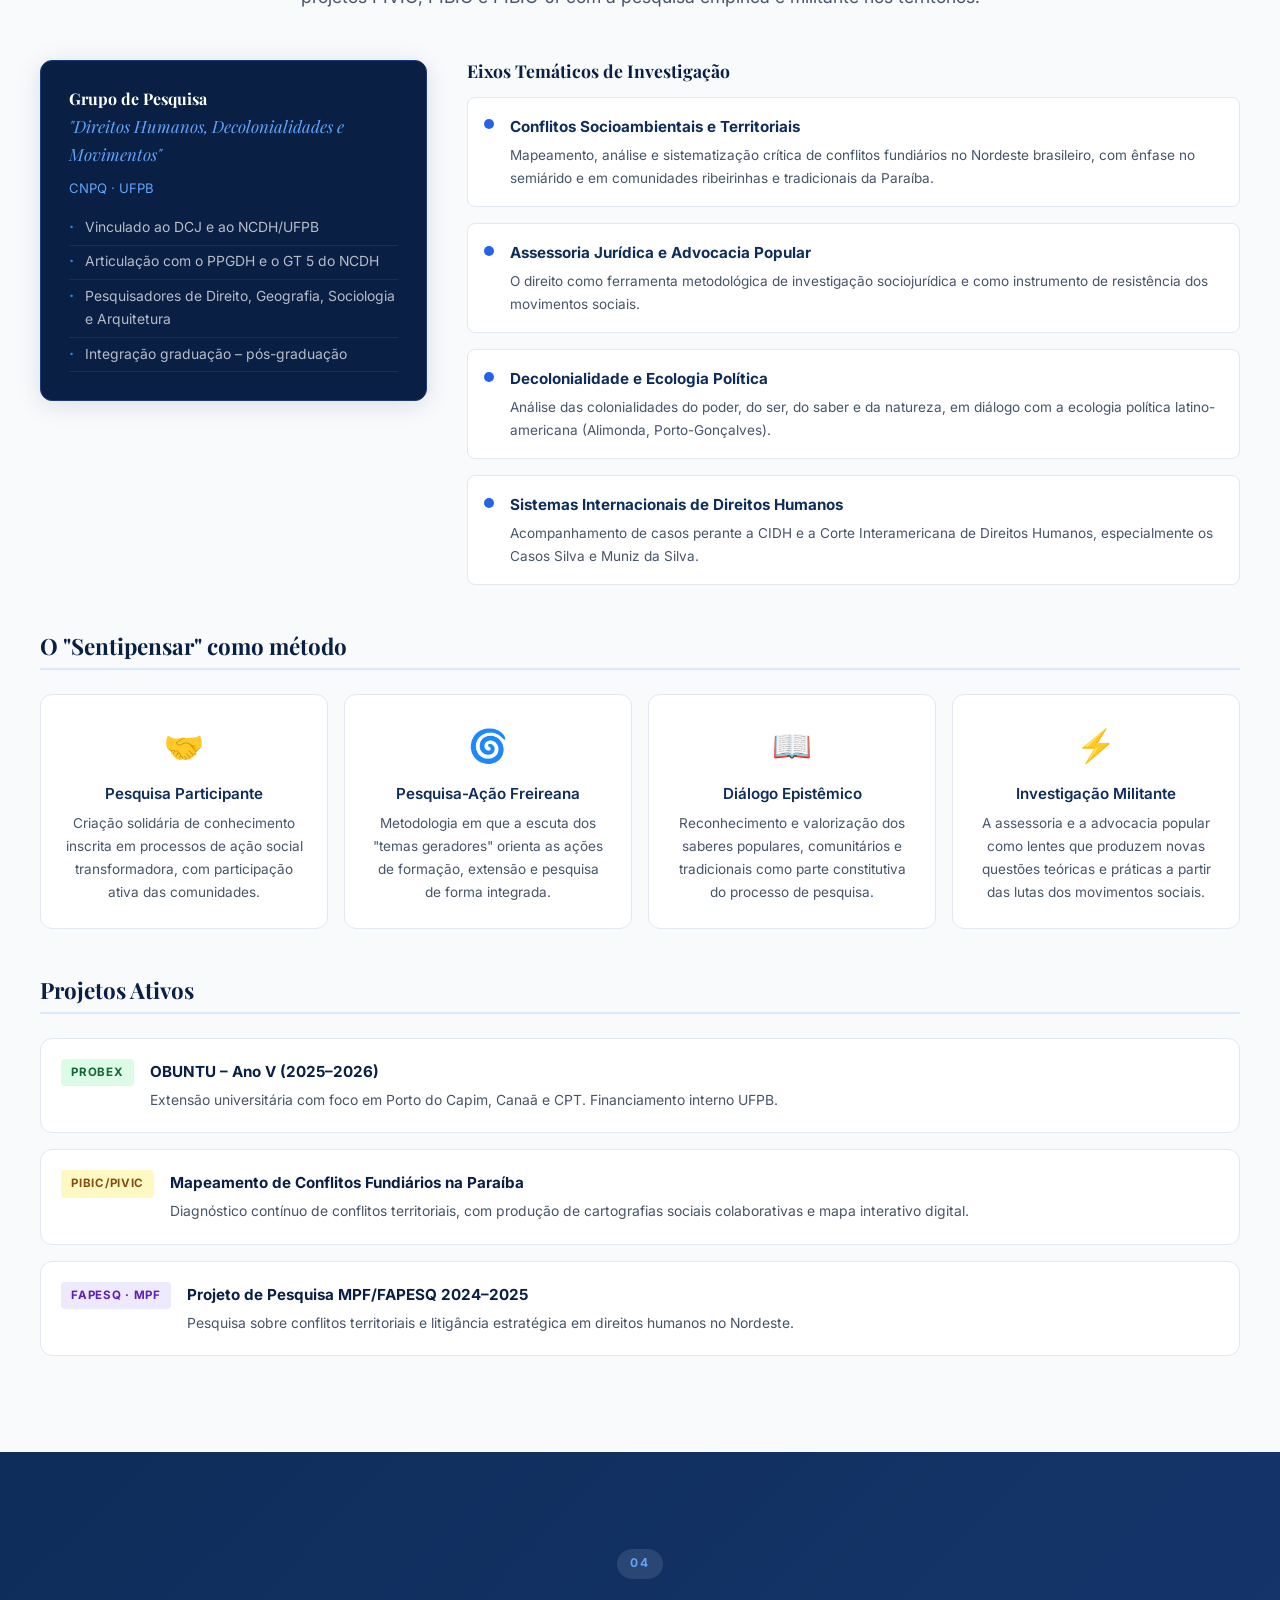
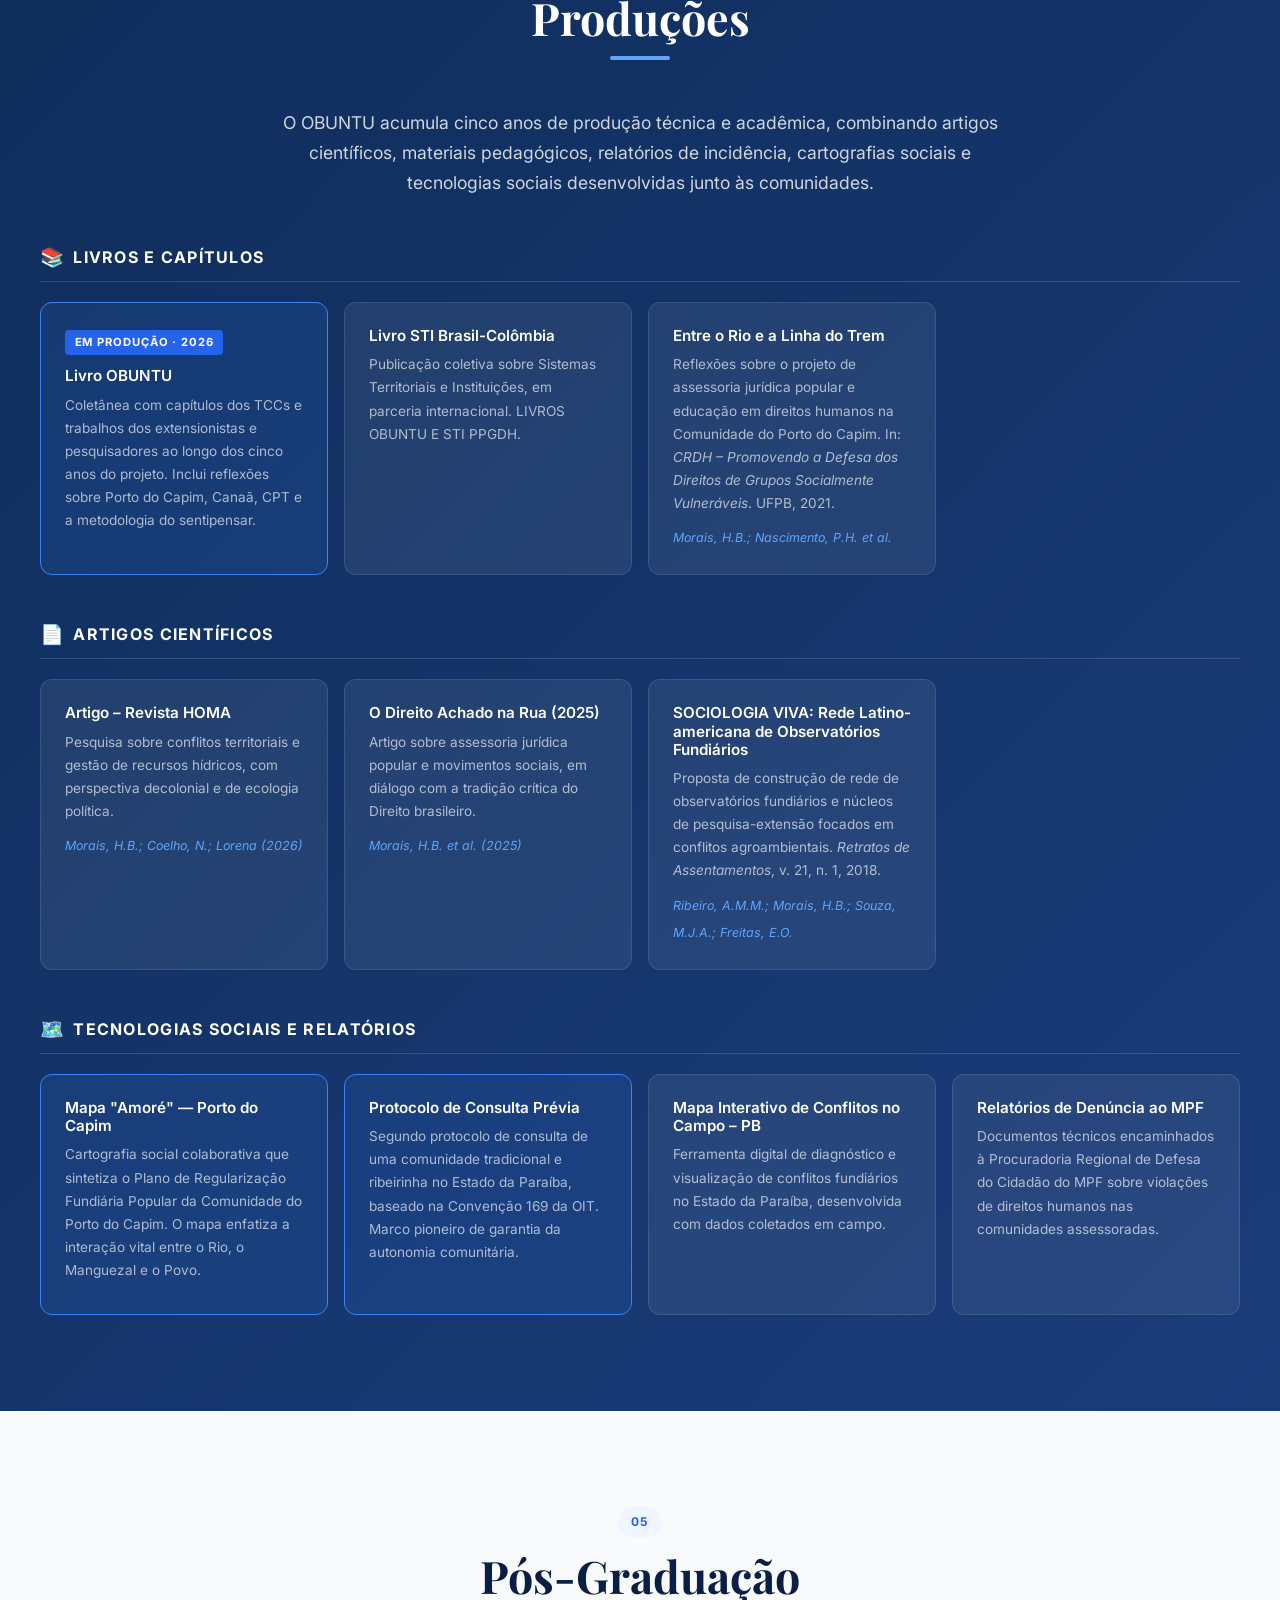
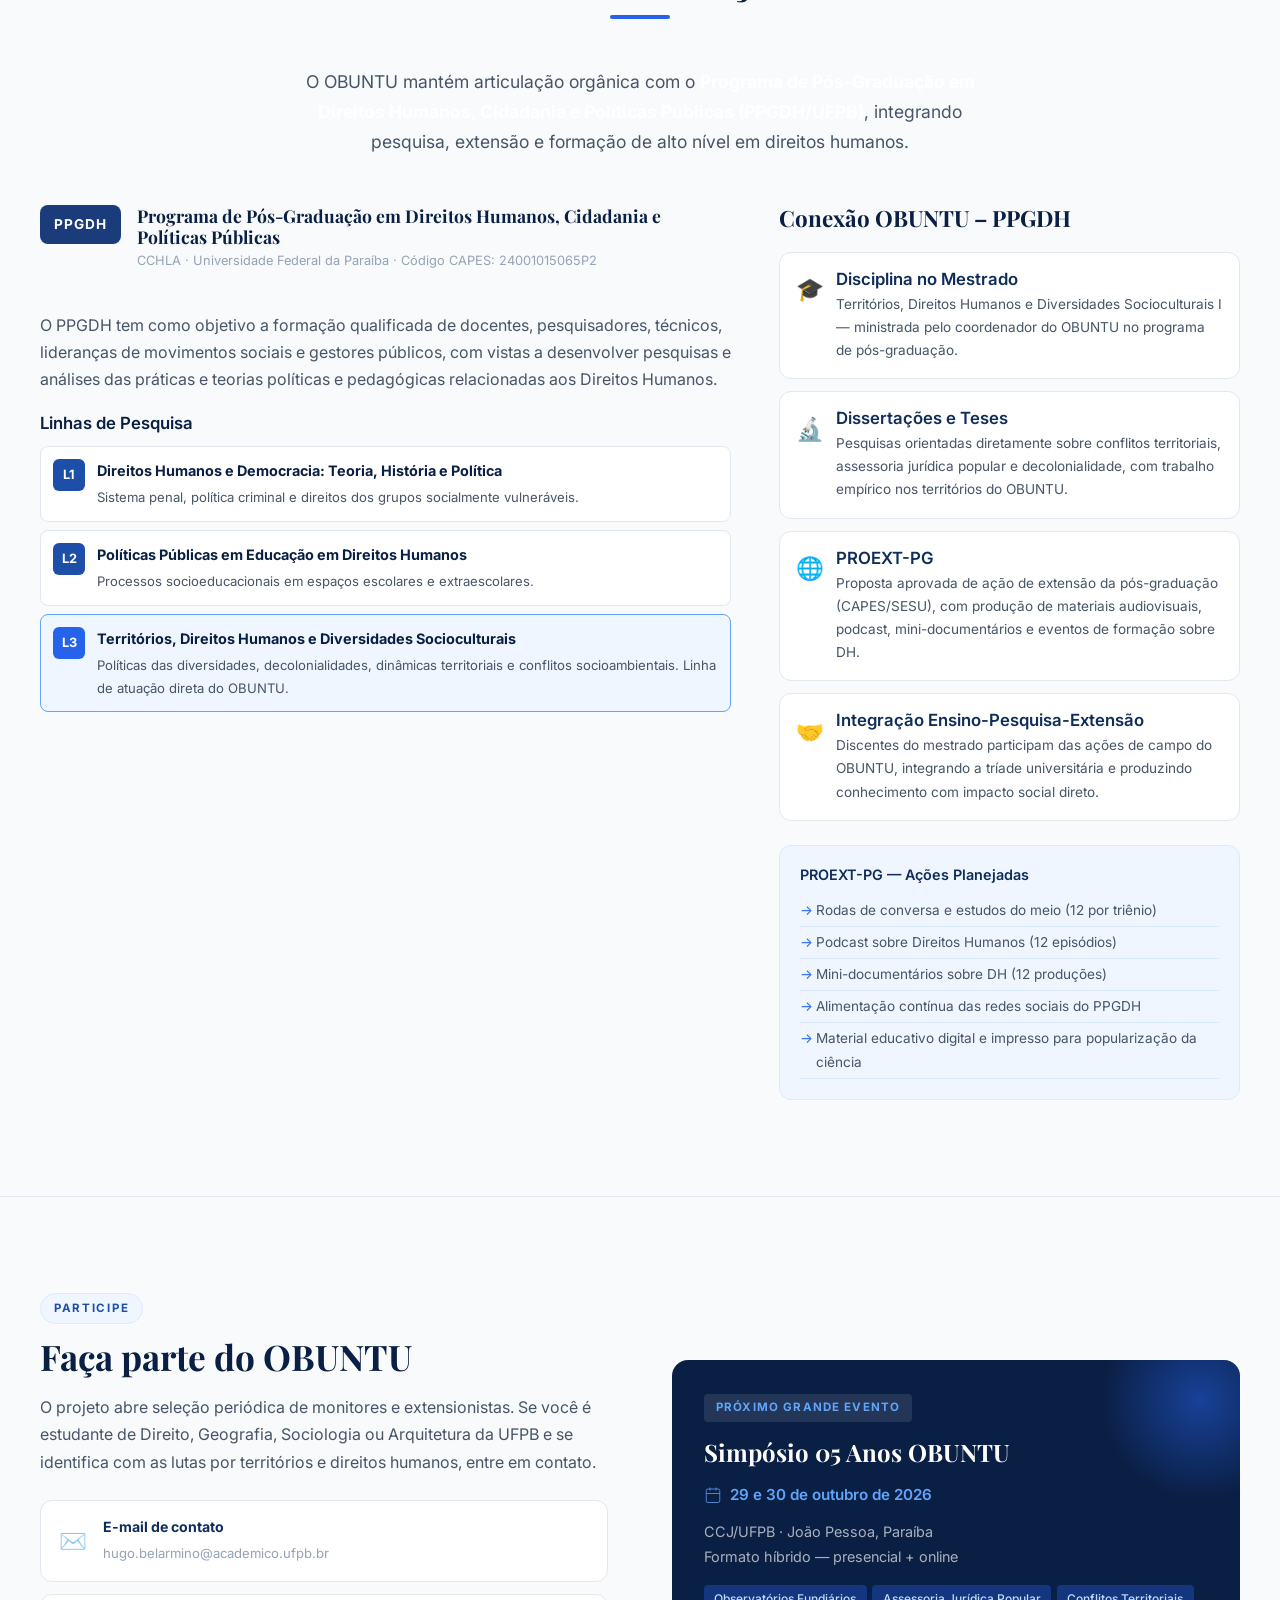
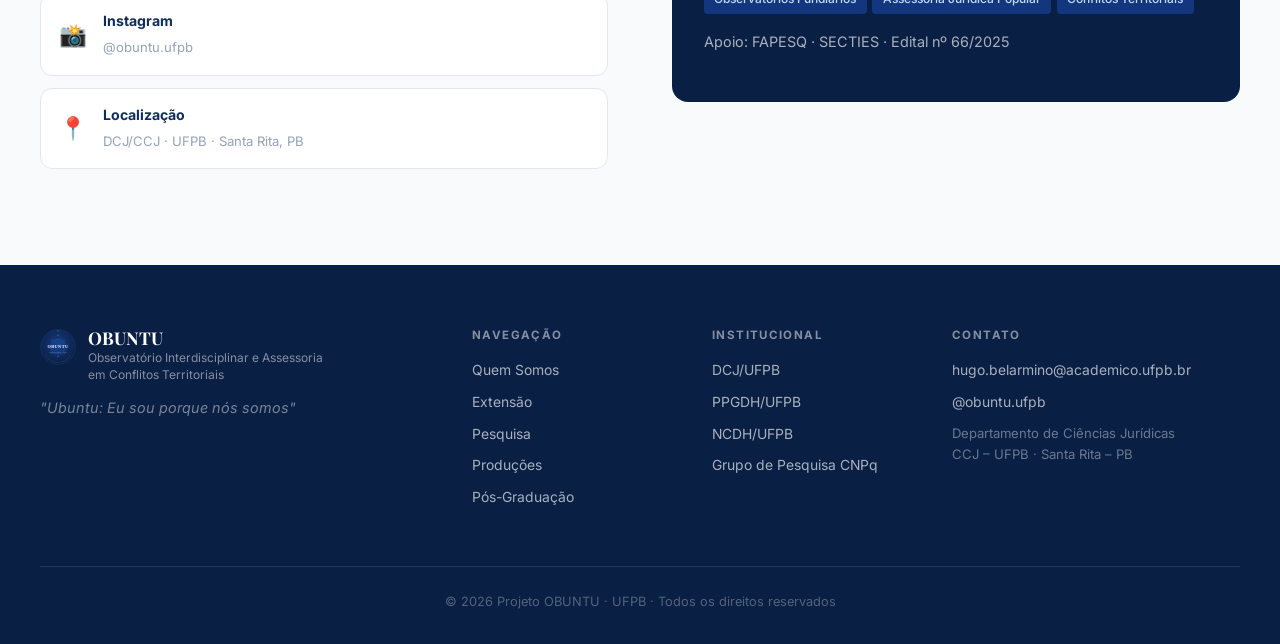
==== commit 25f5948d: "feat: logo SVG placeholder + integração na nav, hero e footer Cria logomarca vetorial (SVG) com rede" ====
--- a/index.html
+++ b/index.html
@@ -20,7 +20,7 @@
   <header id="header">
     <div class="nav-container">
       <a href="#inicio" class="logo-link">
-        <div class="logo-badge">O</div>
+        <img src="assets/images/logo-obuntu.svg" alt="Logo OBUNTU" class="logo-img" />
         <div class="logo-text">
           <span class="logo-title">OBUNTU</span>
           <span class="logo-sub">UFPB · DCJ</span>
@@ -660,7 +660,7 @@
     <div class="footer-inner">
       <div class="footer-brand">
         <div class="footer-logo">
-          <div class="logo-badge sm">O</div>
+          <img src="assets/images/logo-obuntu.svg" alt="Logo OBUNTU" class="logo-img sm" />
           <div>
             <span class="footer-logo-title">OBUNTU</span>
             <span class="footer-logo-sub">Observatório Interdisciplinar e Assessoria<br />em Conflitos Territoriais</span>
--- a/styles.css
+++ b/styles.css
@@ -71,6 +71,8 @@
   font-size: 1.3rem; font-weight: 700; flex-shrink: 0;
 }
 .logo-badge.sm { width: 32px; height: 32px; font-size: 1.1rem; }
+.logo-img { width: 42px; height: 42px; flex-shrink: 0; object-fit: contain; }
+.logo-img.sm { width: 36px; height: 36px; }
 .logo-text { display: flex; flex-direction: column; }
 .logo-title { color: white; font-family: 'Playfair Display', serif; font-size: 1.2rem; font-weight: 700; line-height: 1; }
 .logo-sub   { color: var(--blue-300); font-size: .65rem; letter-spacing: .08em; text-transform: uppercase; }
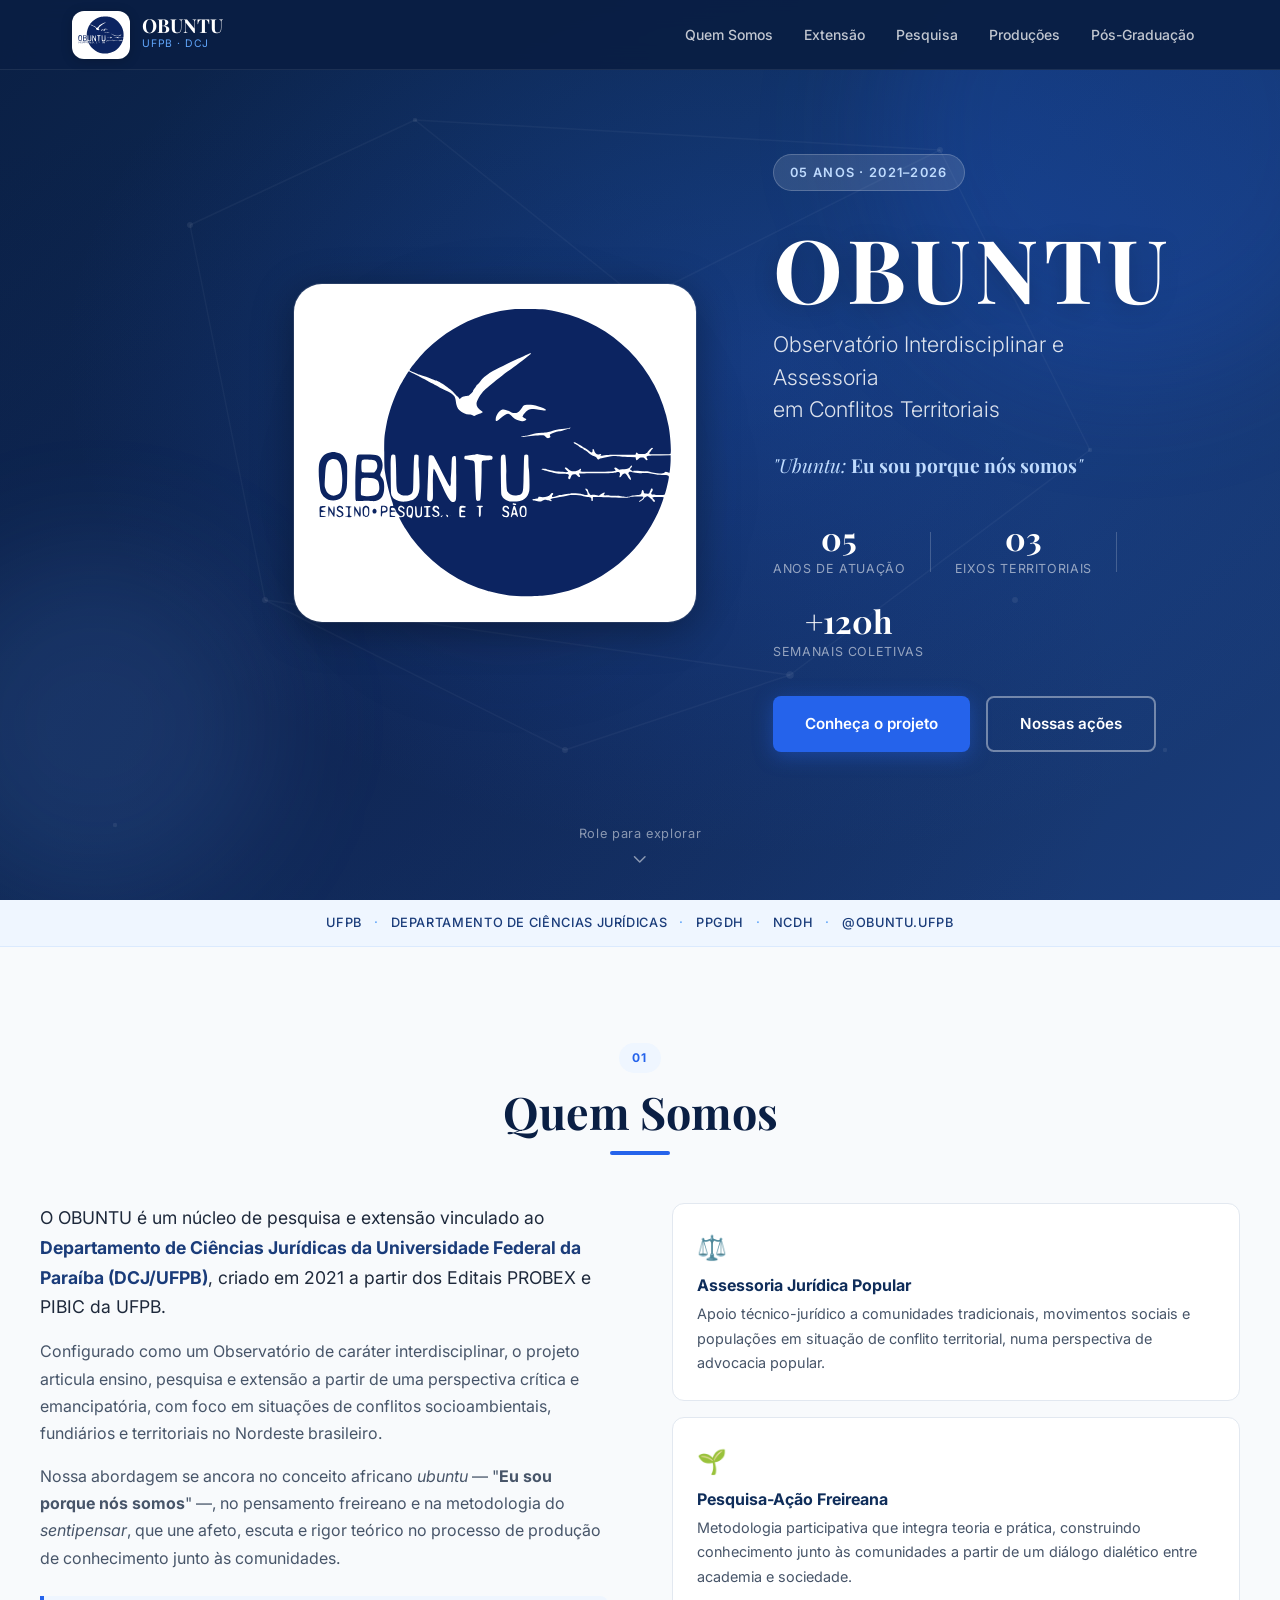
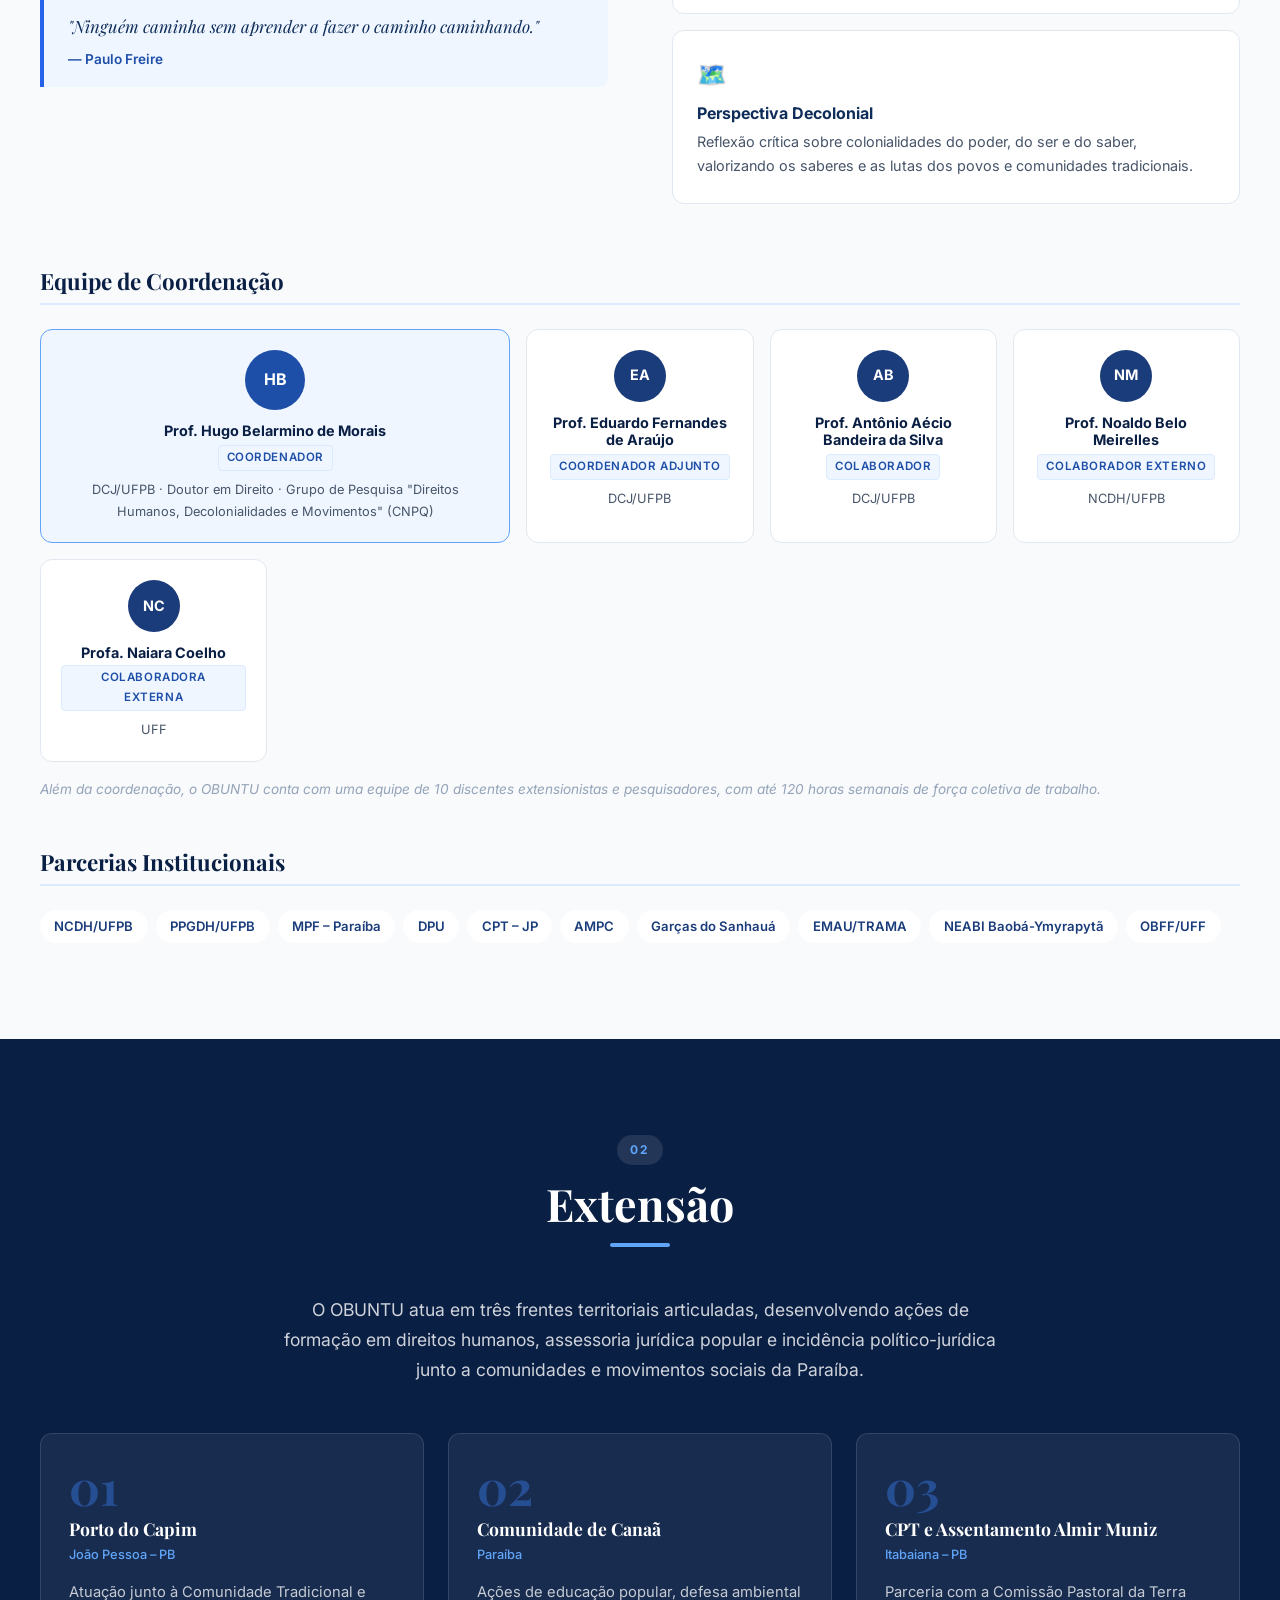
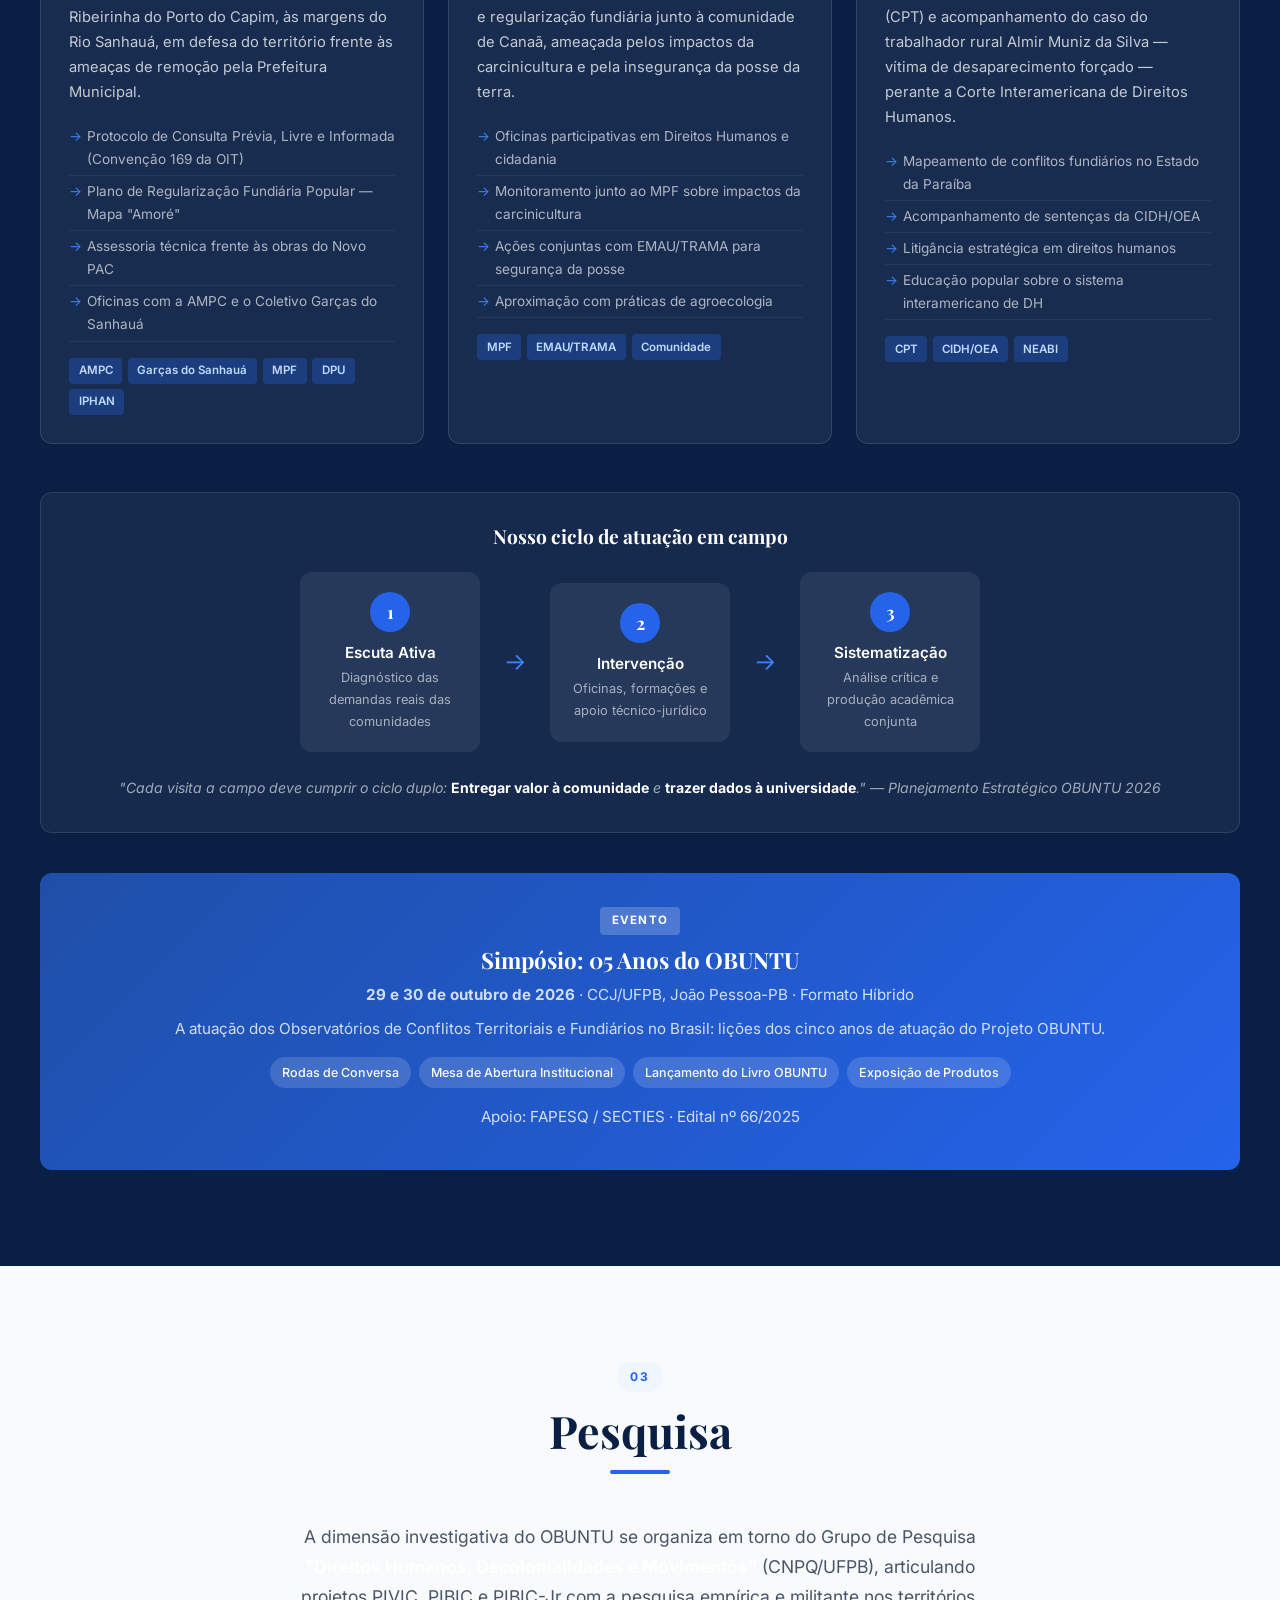
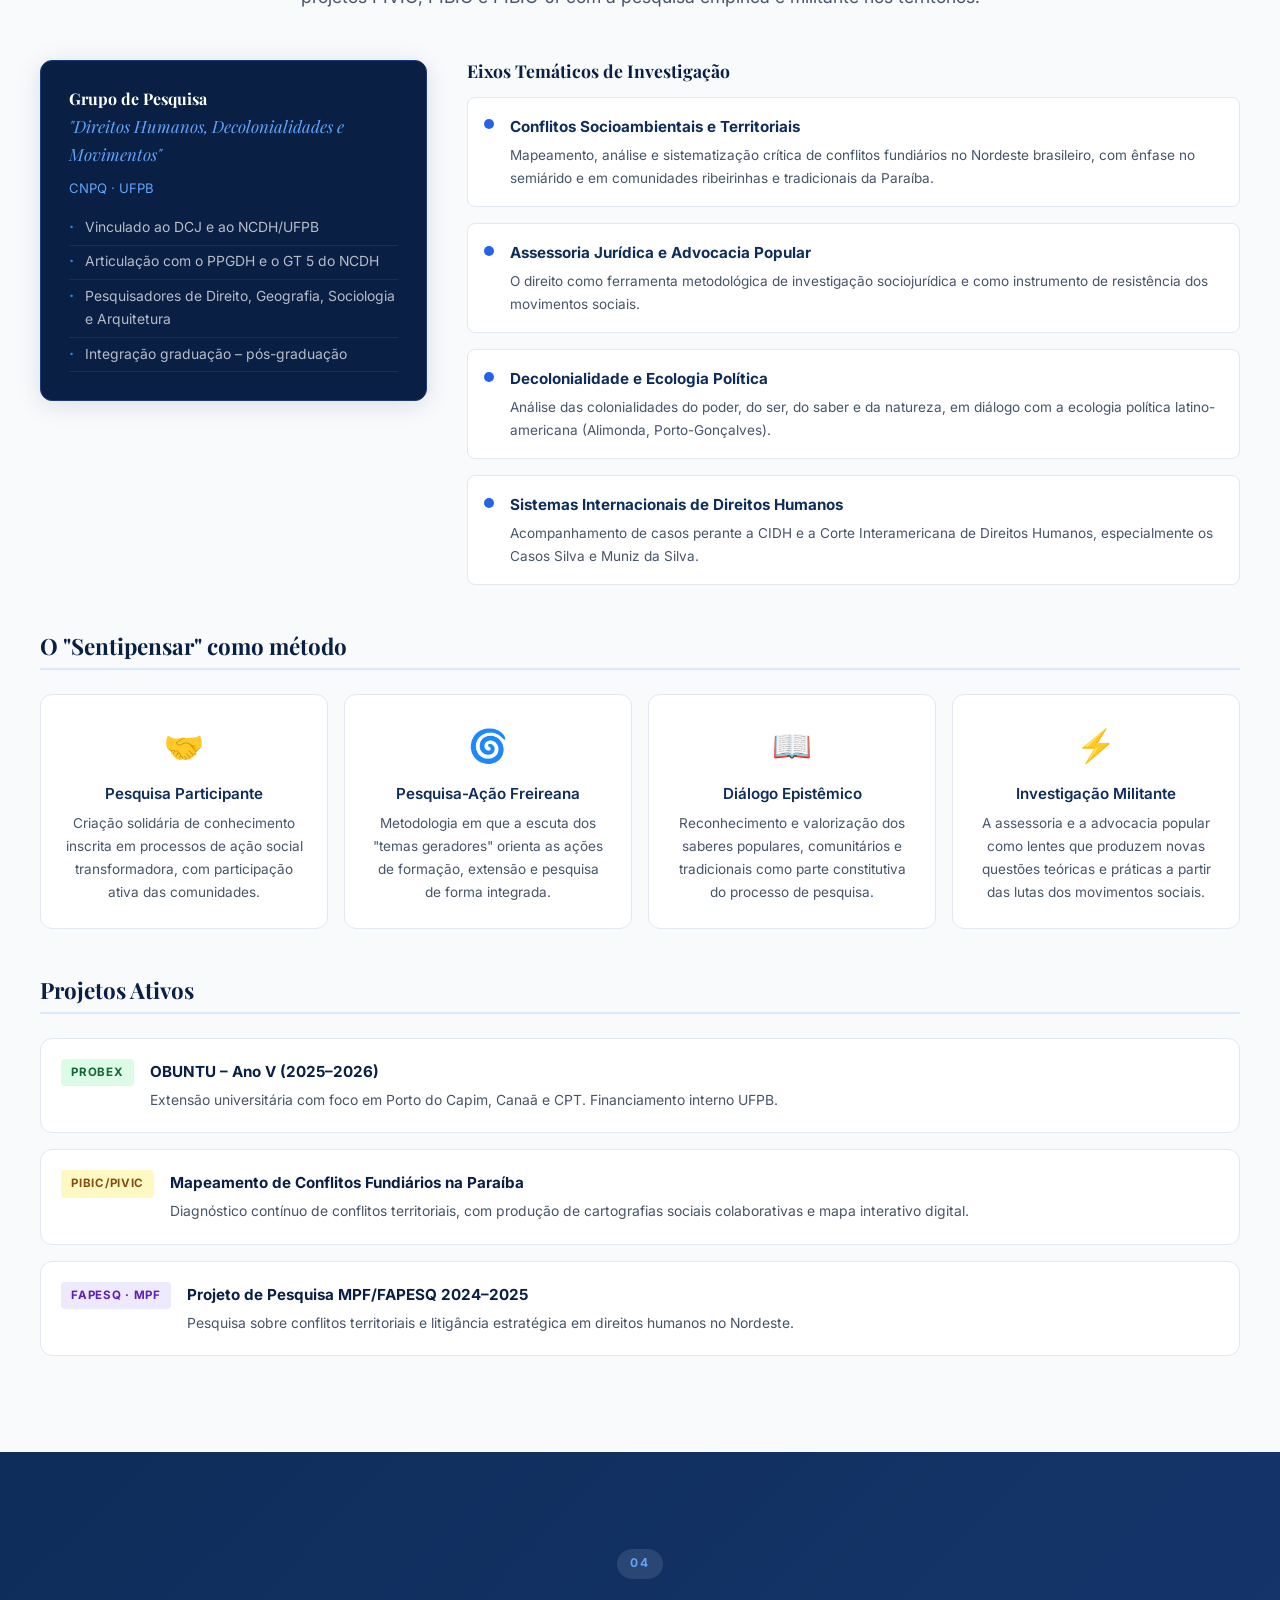
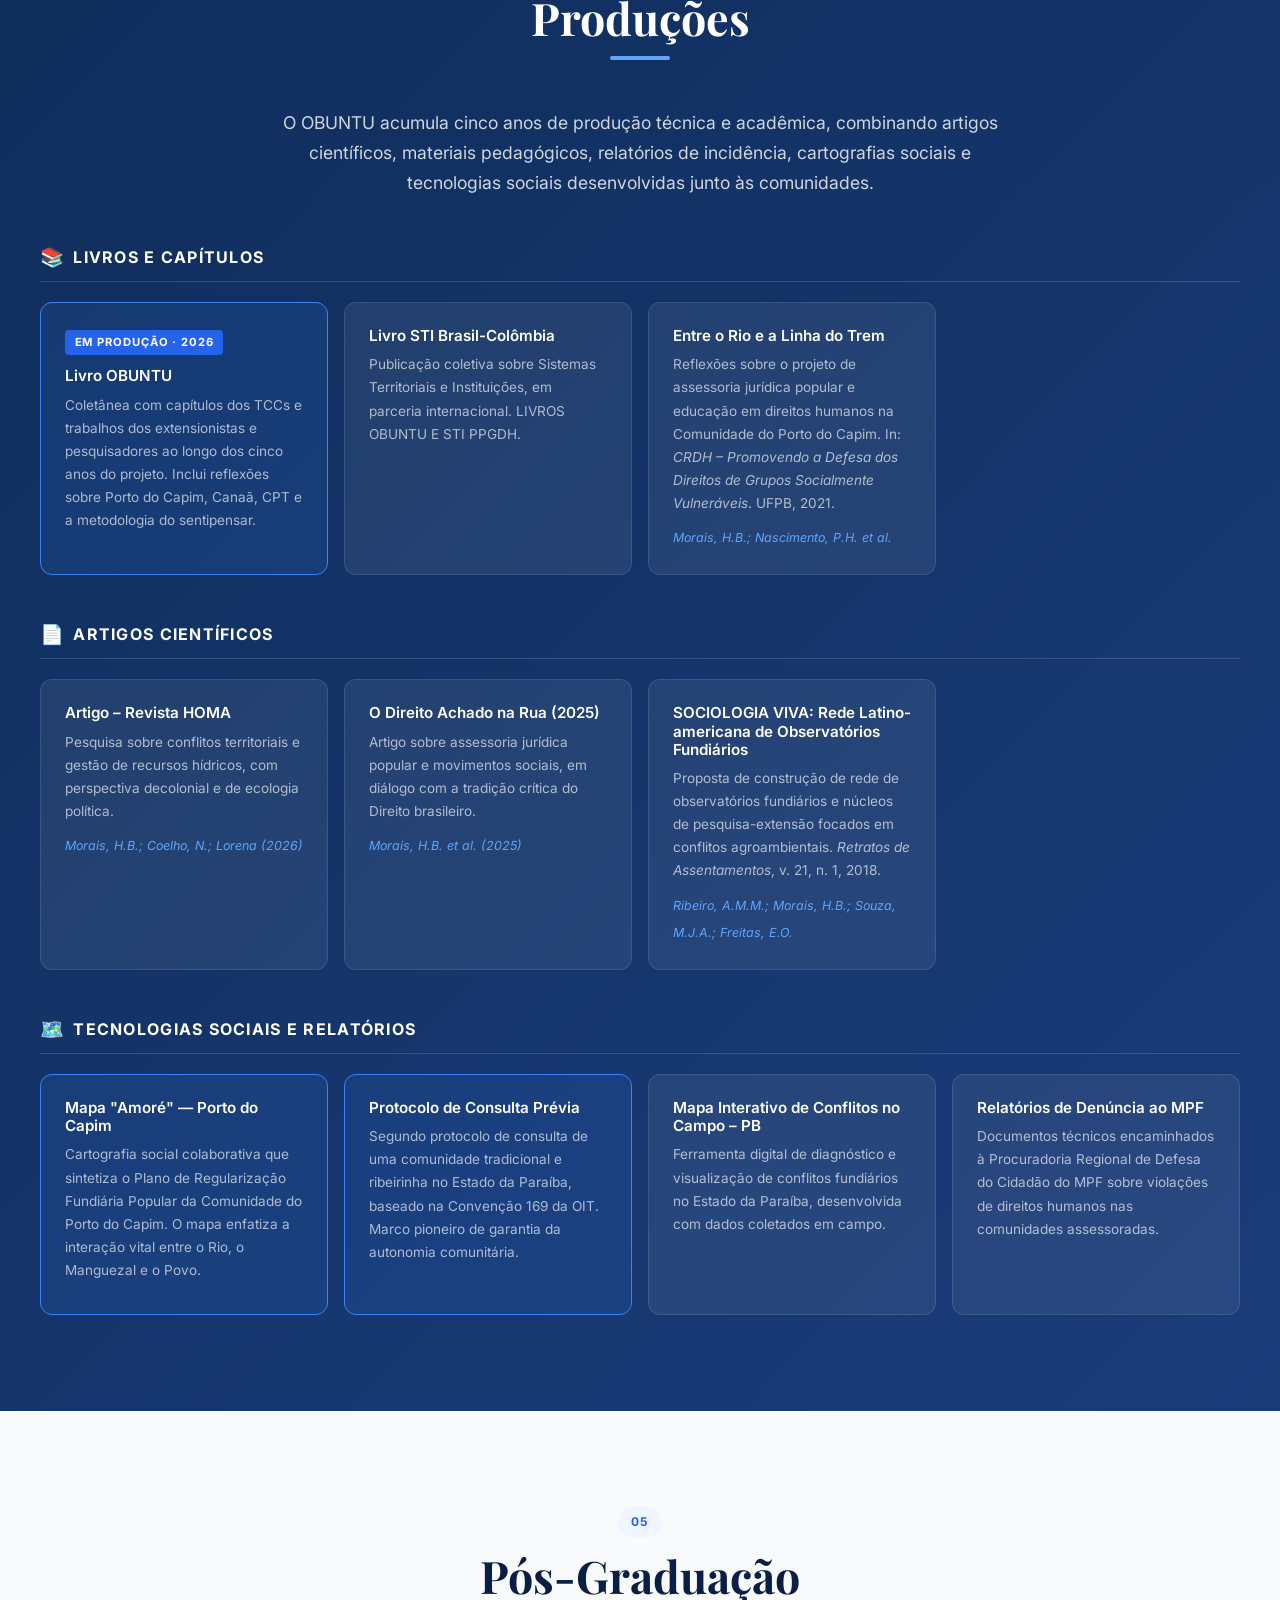
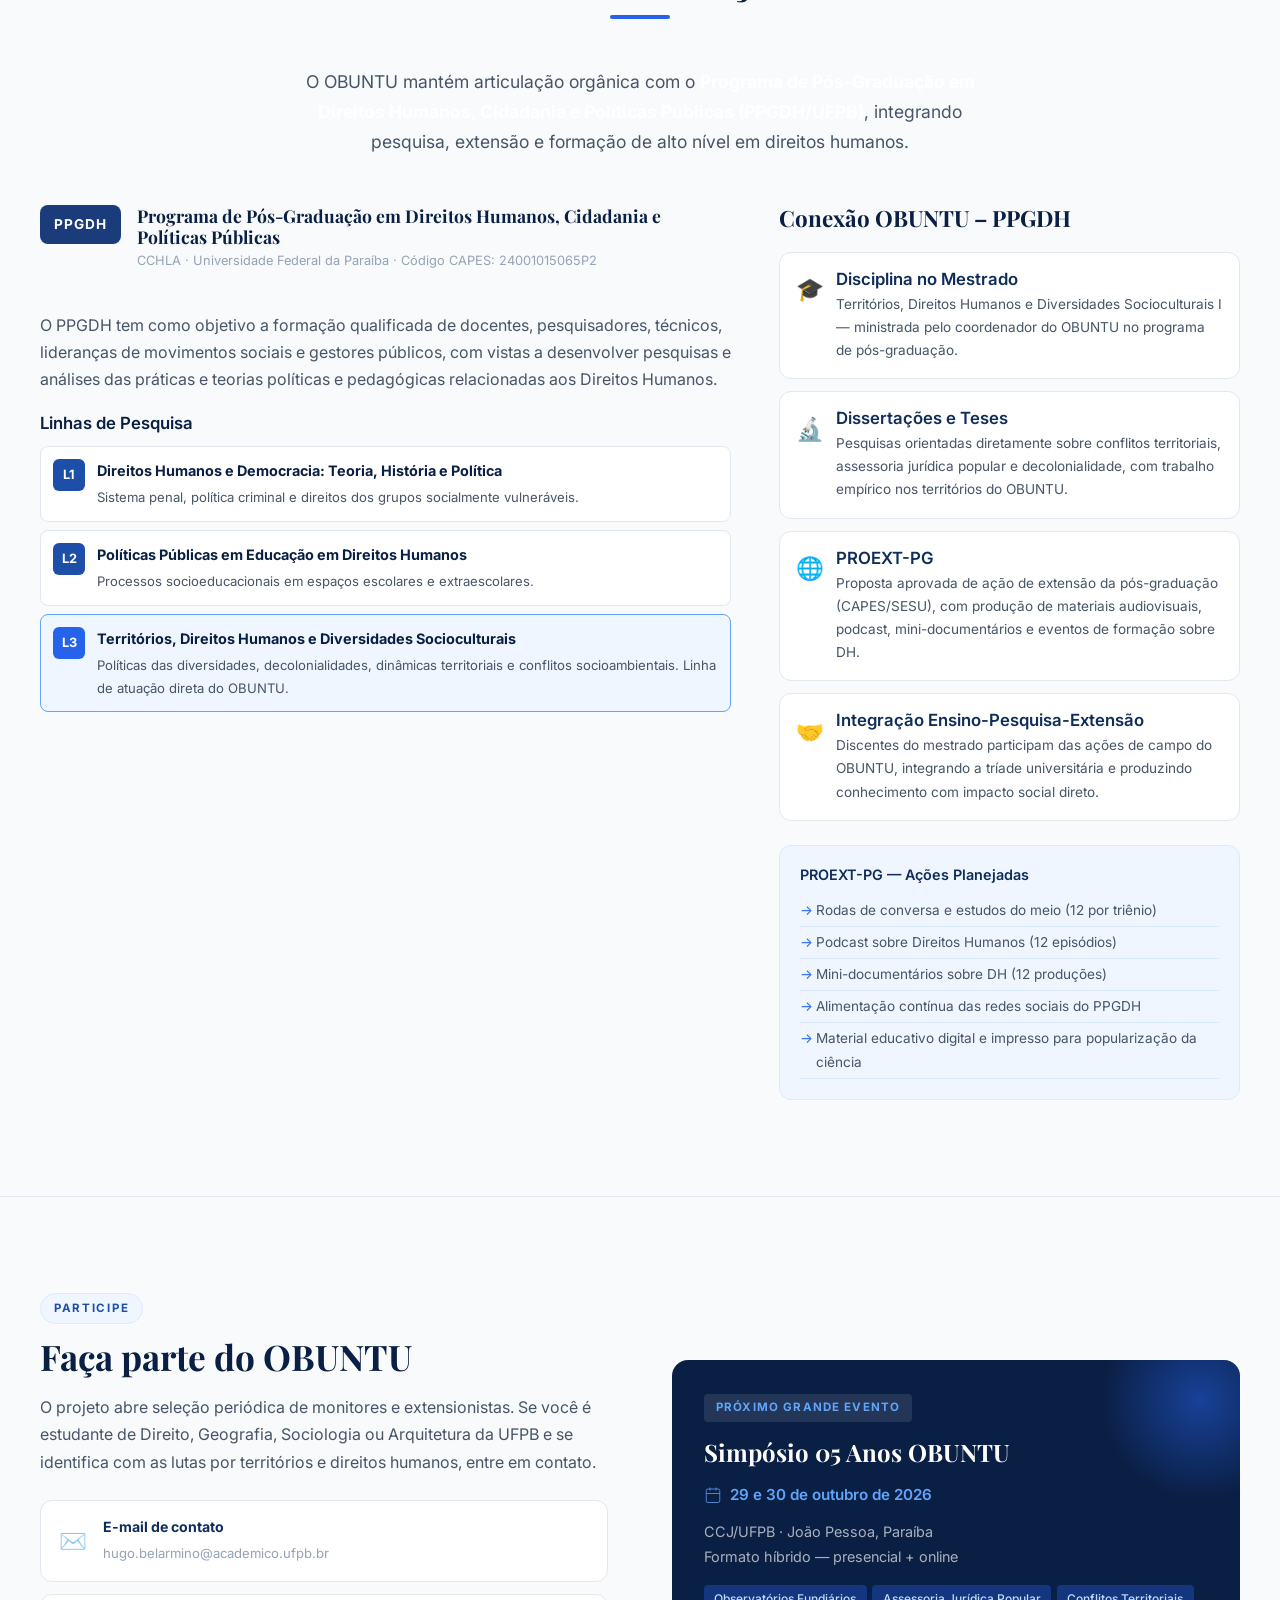
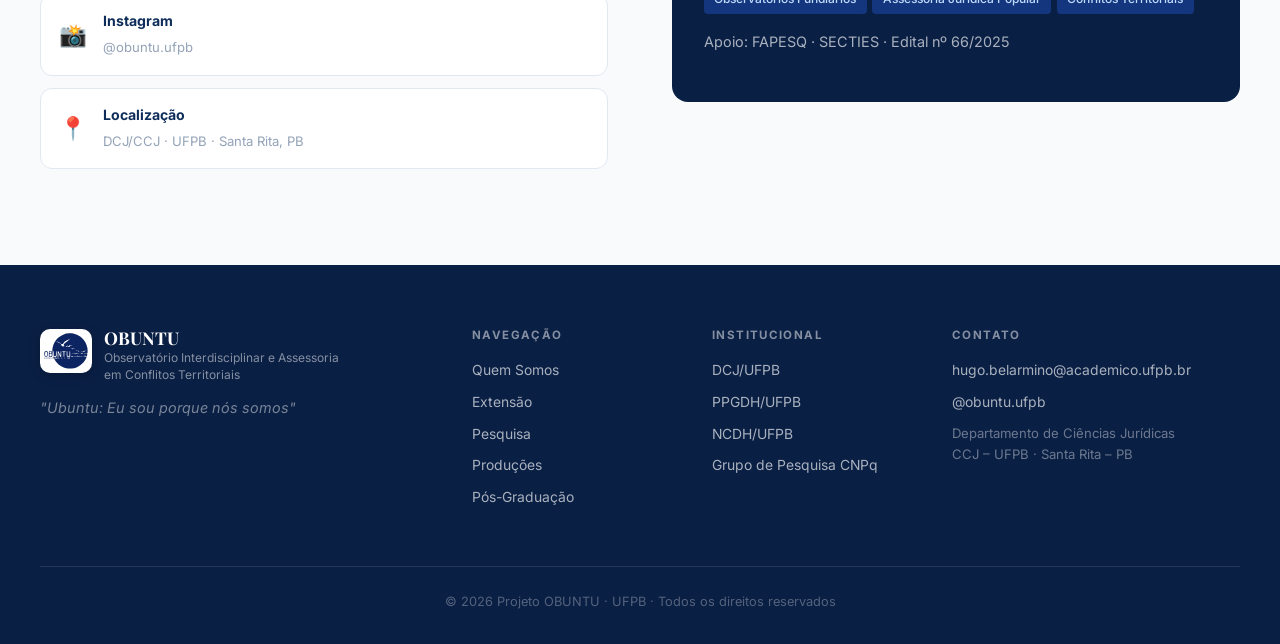
==== commit fa907592: "feat: logo OBUNTU grande em destaque no hero Hero reorganizado em duas colunas: logo em badge branco" ====
--- a/index.html
+++ b/index.html
@@ -63,22 +63,34 @@
       </g>
     </svg>
 
-    <div class="hero-content">
-      <div class="hero-badge">🎉 05 Anos · 2021–2026</div>
-      <h1 class="hero-title">OBUNTU</h1>
-      <p class="hero-subtitle">Observatório Interdisciplinar e Assessoria<br />em Conflitos Territoriais</p>
-      <p class="hero-quote">"Ubuntu: <em>Eu sou porque nós somos</em>"</p>
-      <div class="hero-stats">
-        <div class="hero-stat"><strong>05</strong><span>Anos de atuação</span></div>
-        <div class="hero-stat-sep"></div>
-        <div class="hero-stat"><strong>03</strong><span>Eixos territoriais</span></div>
-        <div class="hero-stat-sep"></div>
-        <div class="hero-stat"><strong>+120h</strong><span>Semanais coletivas</span></div>
-      </div>
-      <div class="hero-links">
-        <a href="#quem-somos" class="btn btn-primary">Conheça o projeto</a>
-        <a href="#extensao" class="btn btn-outline">Nossas ações</a>
-      </div>
+    <div class="hero-content hero-two-col">
+
+      <!-- Coluna esquerda: logo grande -->
+      <div class="hero-logo-col">
+        <div class="hero-logo-wrap">
+          <img src="assets/images/logo-obuntu.svg" alt="Logo OBUNTU" class="hero-logo-img" />
+        </div>
+      </div>
+
+      <!-- Coluna direita: texto -->
+      <div class="hero-text-col">
+        <div class="hero-badge">05 Anos · 2021–2026</div>
+        <h1 class="hero-title">OBUNTU</h1>
+        <p class="hero-subtitle">Observatório Interdisciplinar e Assessoria<br />em Conflitos Territoriais</p>
+        <p class="hero-quote">"Ubuntu: <em>Eu sou porque nós somos</em>"</p>
+        <div class="hero-stats">
+          <div class="hero-stat"><strong>05</strong><span>Anos de atuação</span></div>
+          <div class="hero-stat-sep"></div>
+          <div class="hero-stat"><strong>03</strong><span>Eixos territoriais</span></div>
+          <div class="hero-stat-sep"></div>
+          <div class="hero-stat"><strong>+120h</strong><span>Semanais coletivas</span></div>
+        </div>
+        <div class="hero-links">
+          <a href="#quem-somos" class="btn btn-primary">Conheça o projeto</a>
+          <a href="#extensao" class="btn btn-outline">Nossas ações</a>
+        </div>
+      </div>
+
     </div>
     <div class="hero-scroll-hint">
       <span>Role para explorar</span>
--- a/styles.css
+++ b/styles.css
@@ -71,8 +71,12 @@
   font-size: 1.3rem; font-weight: 700; flex-shrink: 0;
 }
 .logo-badge.sm { width: 32px; height: 32px; font-size: 1.1rem; }
-.logo-img { width: 42px; height: 42px; flex-shrink: 0; object-fit: contain; }
-.logo-img.sm { width: 36px; height: 36px; }
+.logo-img {
+  height: 48px; width: 58px; flex-shrink: 0; object-fit: contain;
+  background: #fff; border-radius: 12px; padding: 5px; box-sizing: border-box;
+  box-shadow: 0 2px 12px rgba(0,0,0,.18);
+}
+.logo-img.sm { height: 44px; width: 52px; padding: 4px; border-radius: 10px; }
 .logo-text { display: flex; flex-direction: column; }
 .logo-title { color: white; font-family: 'Playfair Display', serif; font-size: 1.2rem; font-weight: 700; line-height: 1; }
 .logo-sub   { color: var(--blue-300); font-size: .65rem; letter-spacing: .08em; text-transform: uppercase; }
@@ -128,6 +132,44 @@
 }
 /* rede de pontos SVG */
 .hero-dots { position:absolute; inset:0; width:100%; height:100%; pointer-events:none; }
+
+/* ── Hero two-column layout ── */
+.hero-two-col {
+  display: flex;
+  align-items: center;
+  gap: clamp(2rem, 6vw, 6rem);
+  padding: 0 clamp(1.5rem, 5vw, 4rem);
+}
+.hero-logo-col {
+  flex: 0 0 auto;
+  display: flex;
+  align-items: center;
+  justify-content: center;
+}
+.hero-logo-wrap {
+  background: #fff;
+  border-radius: 28px;
+  padding: clamp(12px, 2.5vw, 22px);
+  box-shadow:
+    0 8px 40px rgba(0,0,0,.35),
+    0 0 0 1px rgba(255,255,255,.12);
+  animation: heroIn 1.1s ease both, logoPulse 6s ease-in-out 1.5s infinite;
+}
+@keyframes logoPulse {
+  0%,100% { box-shadow: 0 8px 40px rgba(0,0,0,.35), 0 0 0 1px rgba(255,255,255,.12); transform: translateY(0); }
+  50%      { box-shadow: 0 18px 60px rgba(0,0,0,.4), 0 0 32px rgba(255,255,255,.08); transform: translateY(-6px); }
+}
+.hero-logo-img {
+  display: block;
+  width: clamp(200px, 28vw, 380px);
+  height: auto;
+}
+.hero-text-col {
+  flex: 1;
+  text-align: left;
+}
+.hero-text-col .hero-stats { justify-content: flex-start; }
+.hero-text-col .hero-links  { justify-content: flex-start; }
 
 .hero-content {
   position: relative; z-index: 1;
@@ -910,6 +952,11 @@
 }
 
 @media (max-width: 768px) {
+  .hero-two-col { flex-direction: column; text-align: center; padding: 0 1.5rem; gap: 2rem; }
+  .hero-logo-img { width: clamp(160px, 55vw, 260px); }
+  .hero-text-col { text-align: center; }
+  .hero-text-col .hero-stats { justify-content: center; }
+  .hero-text-col .hero-links  { justify-content: center; }
   .two-col { grid-template-columns: 1fr; gap: 2rem; }
   .team-grid { grid-template-columns: 1fr 1fr; }
   .sentipensar-grid { grid-template-columns: 1fr; }
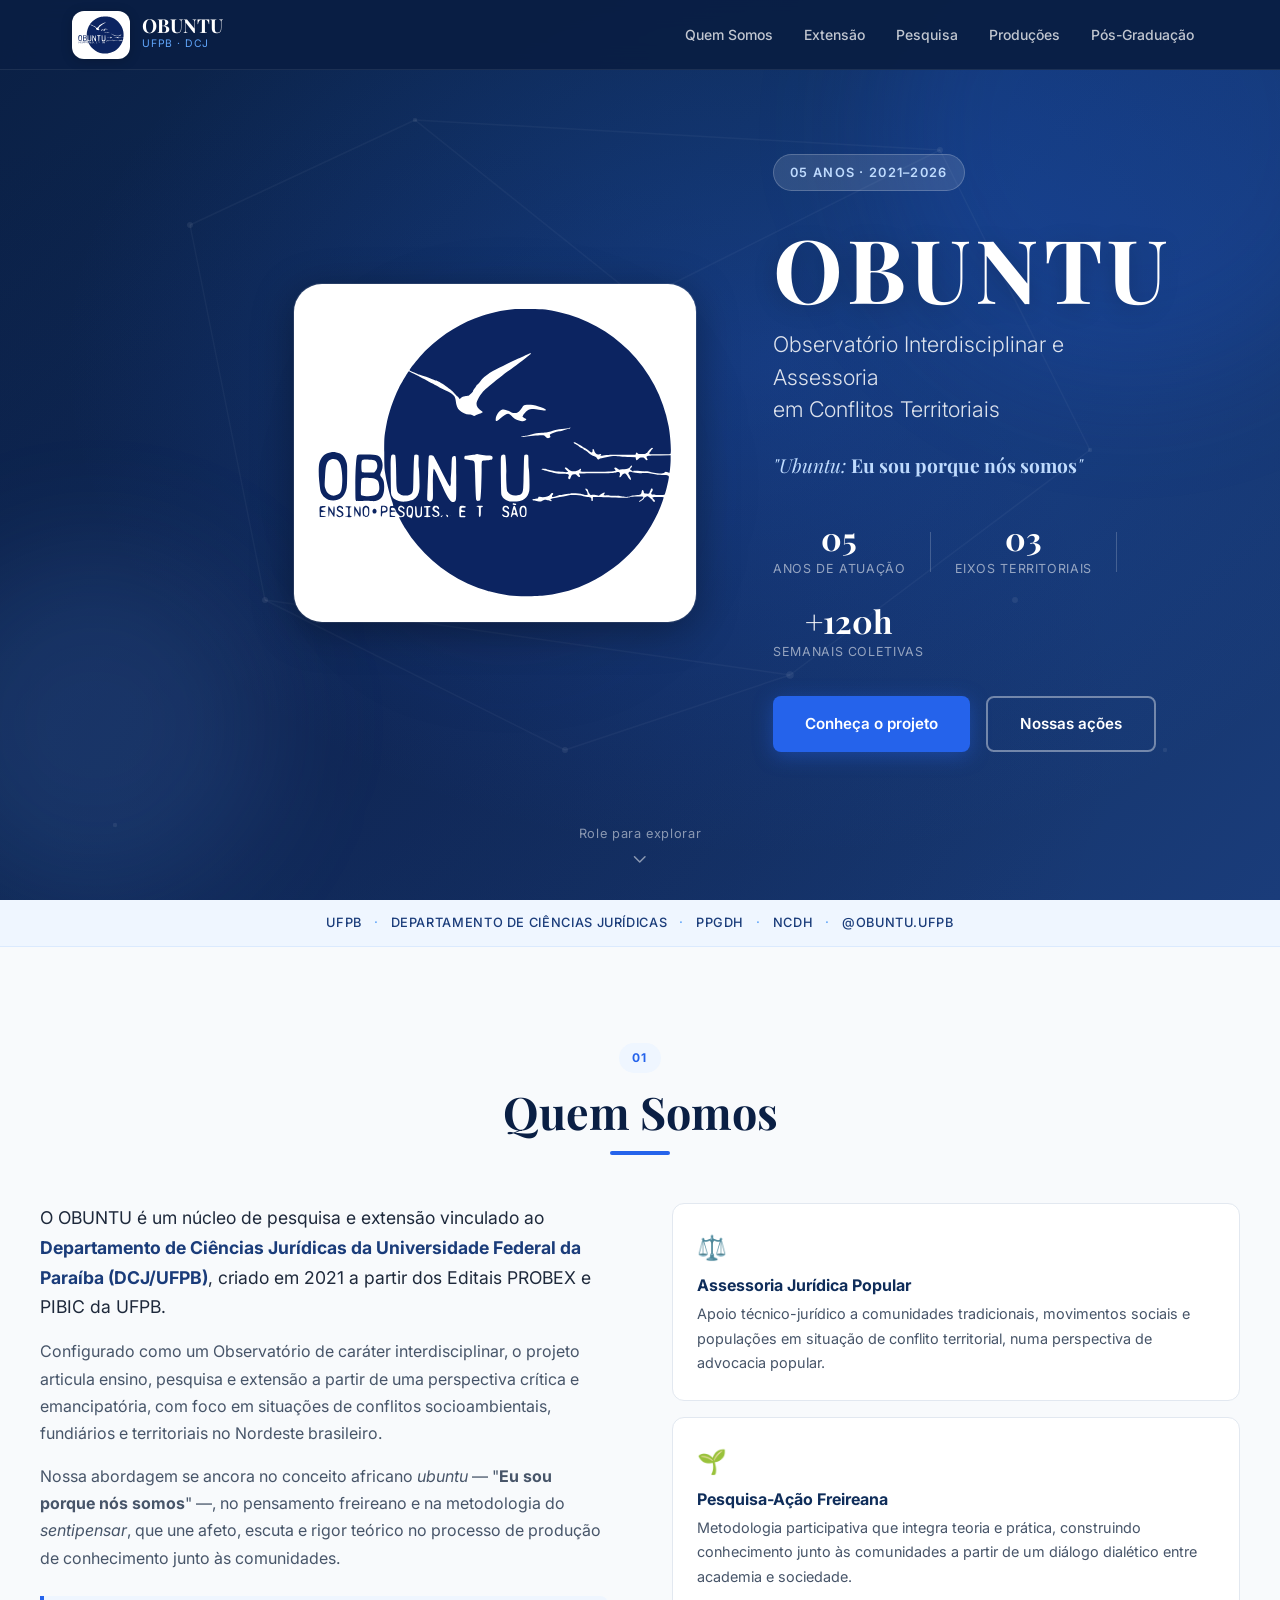
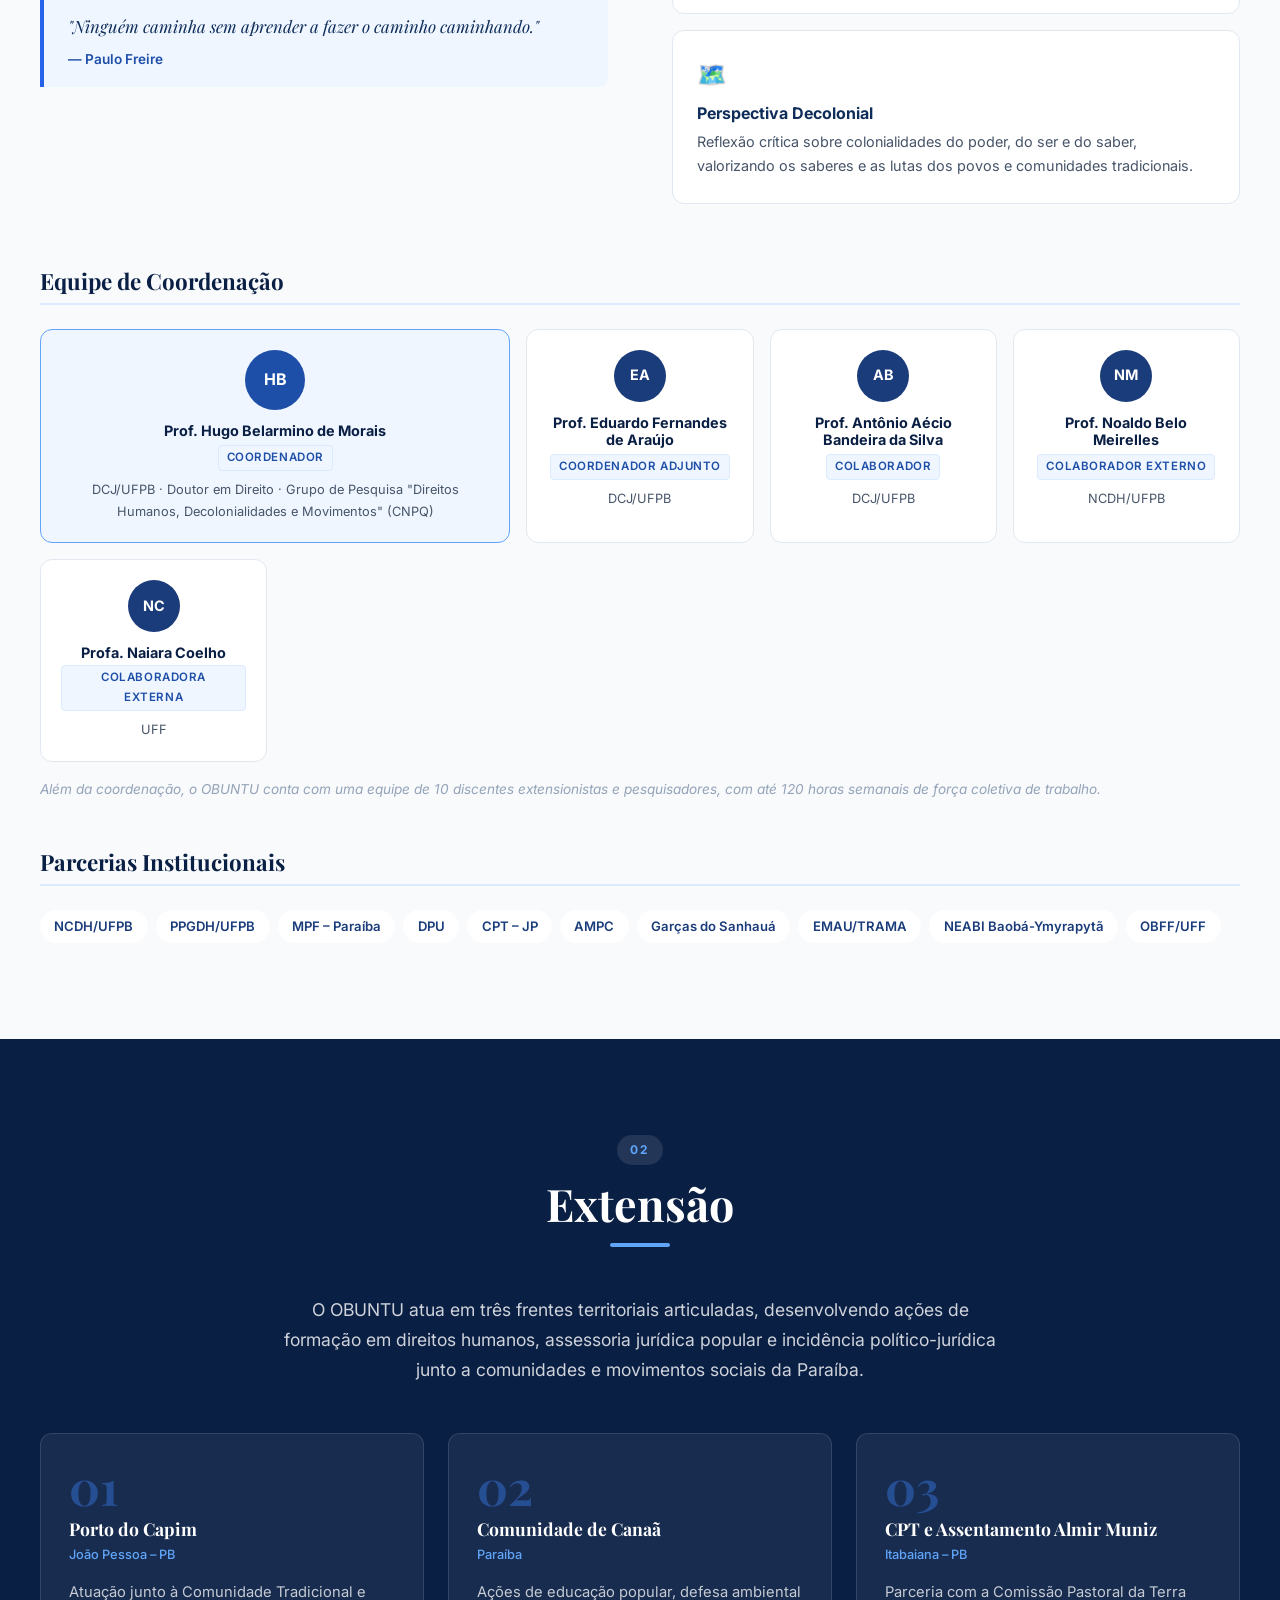
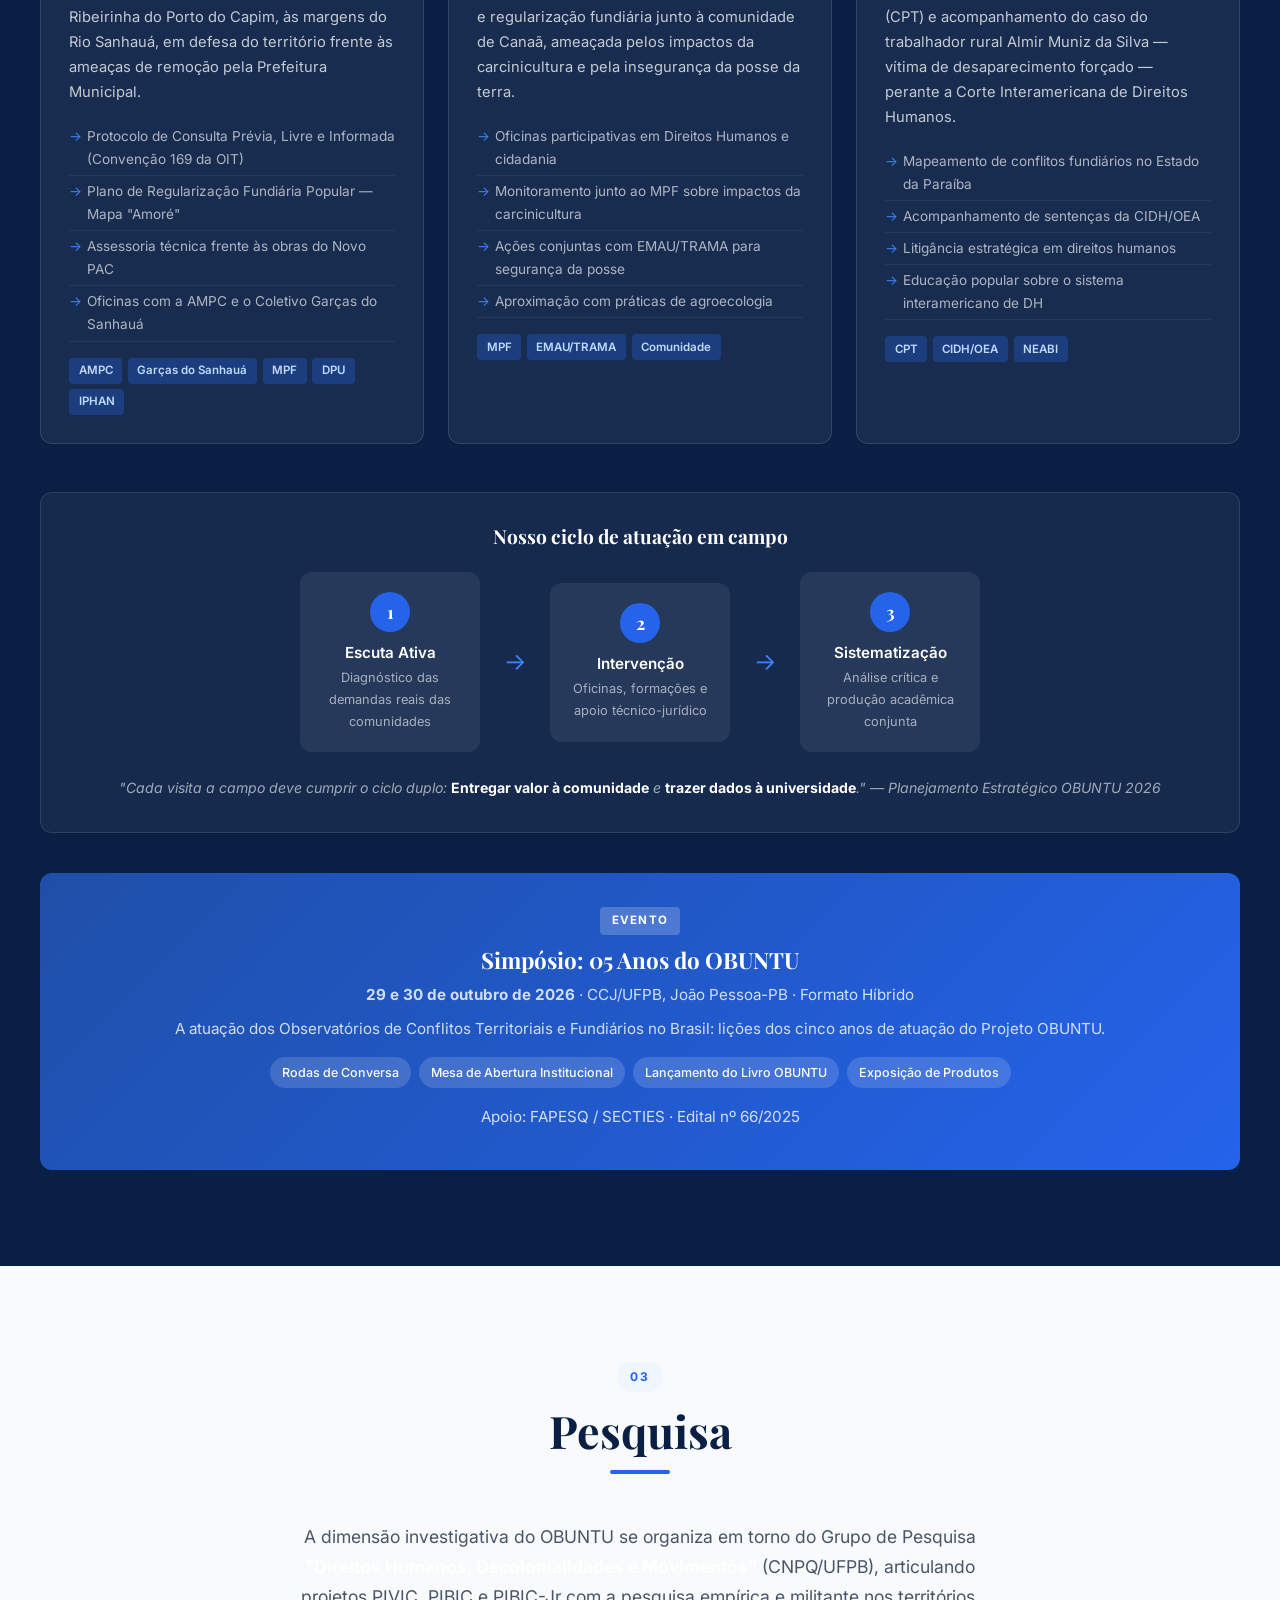
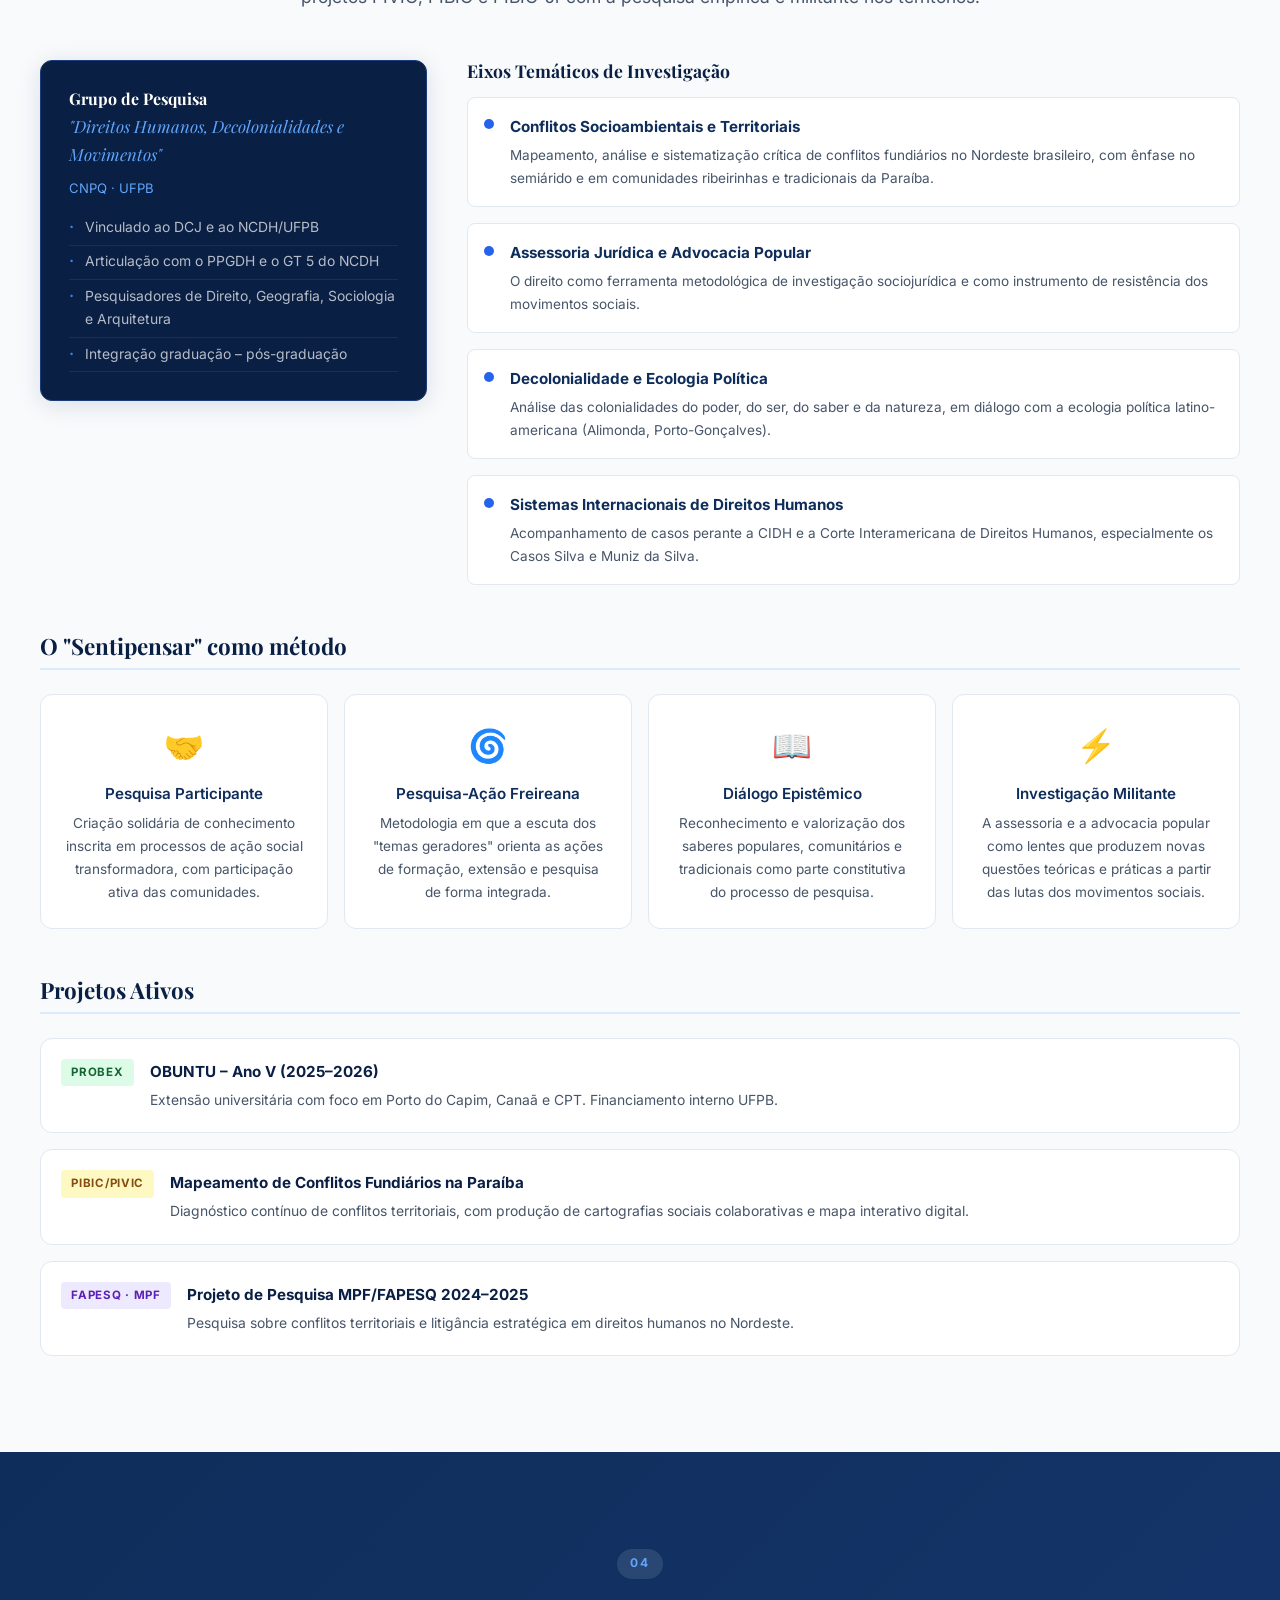
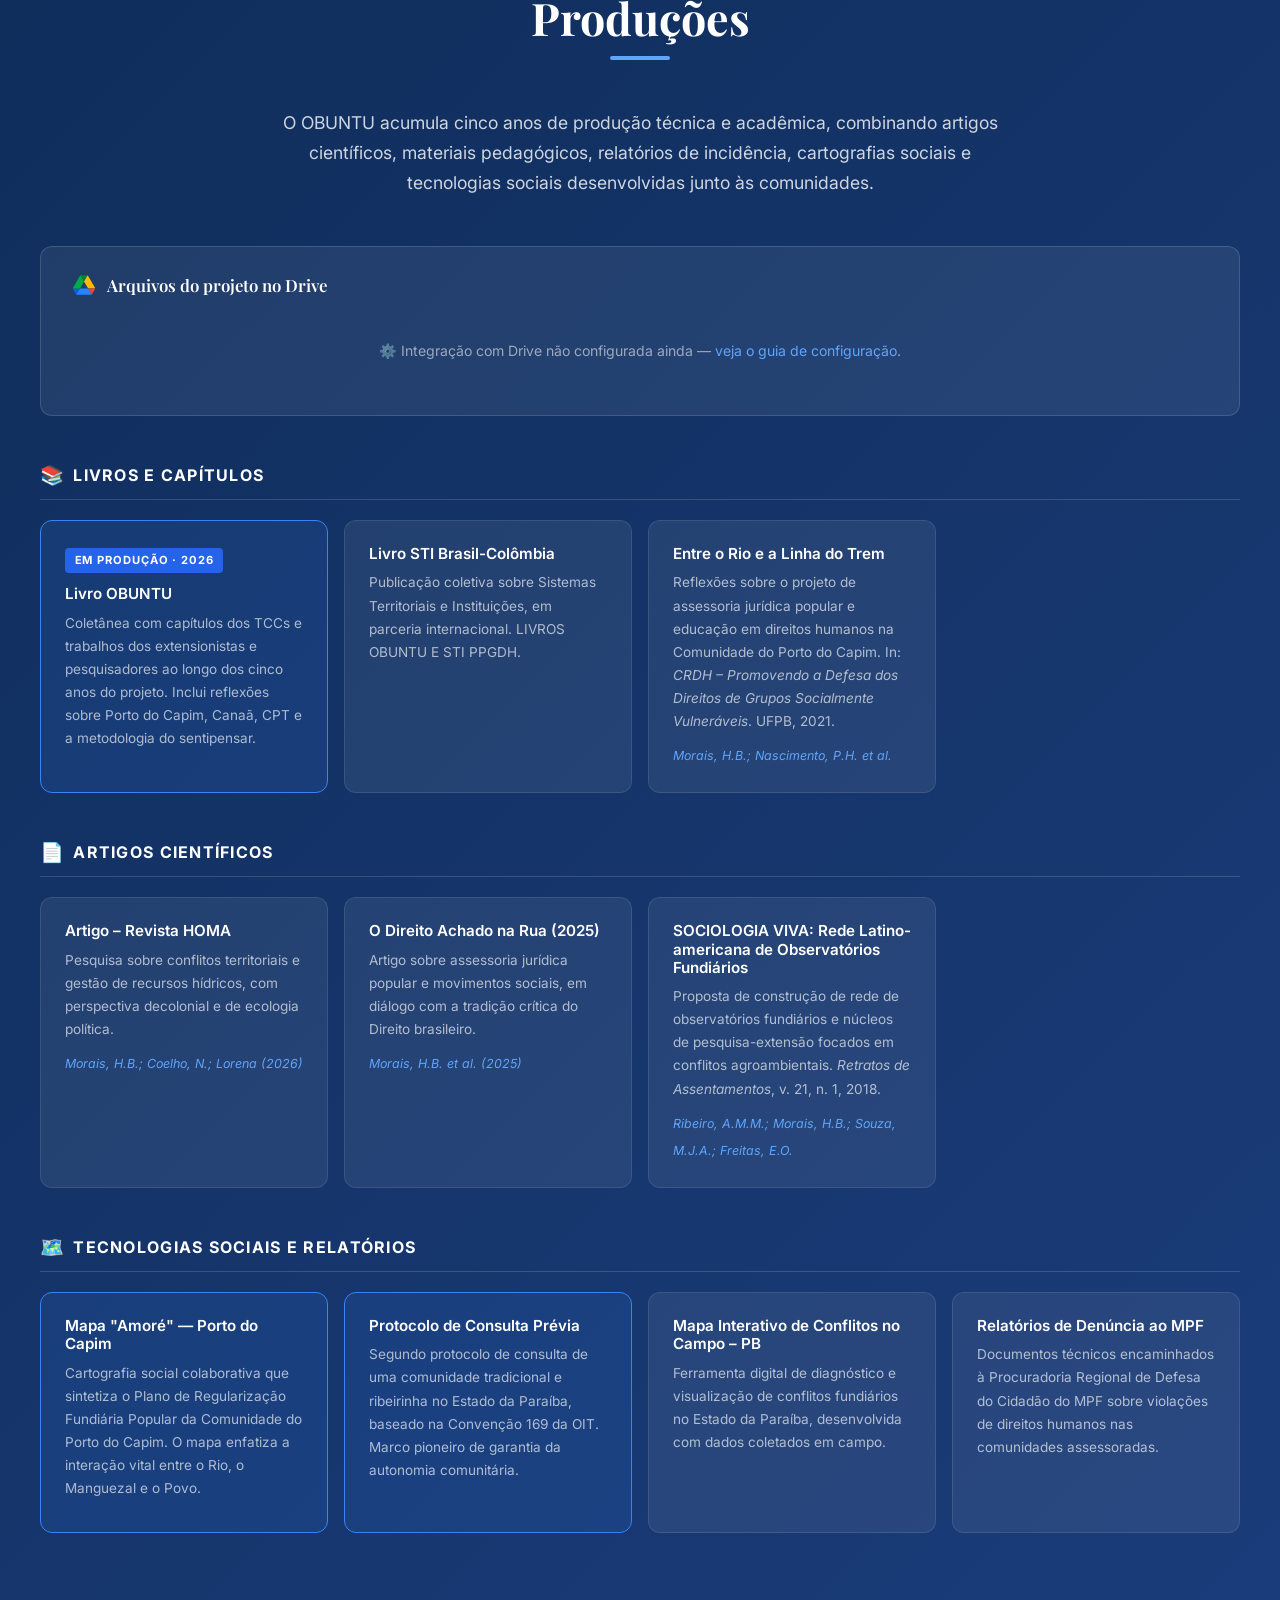
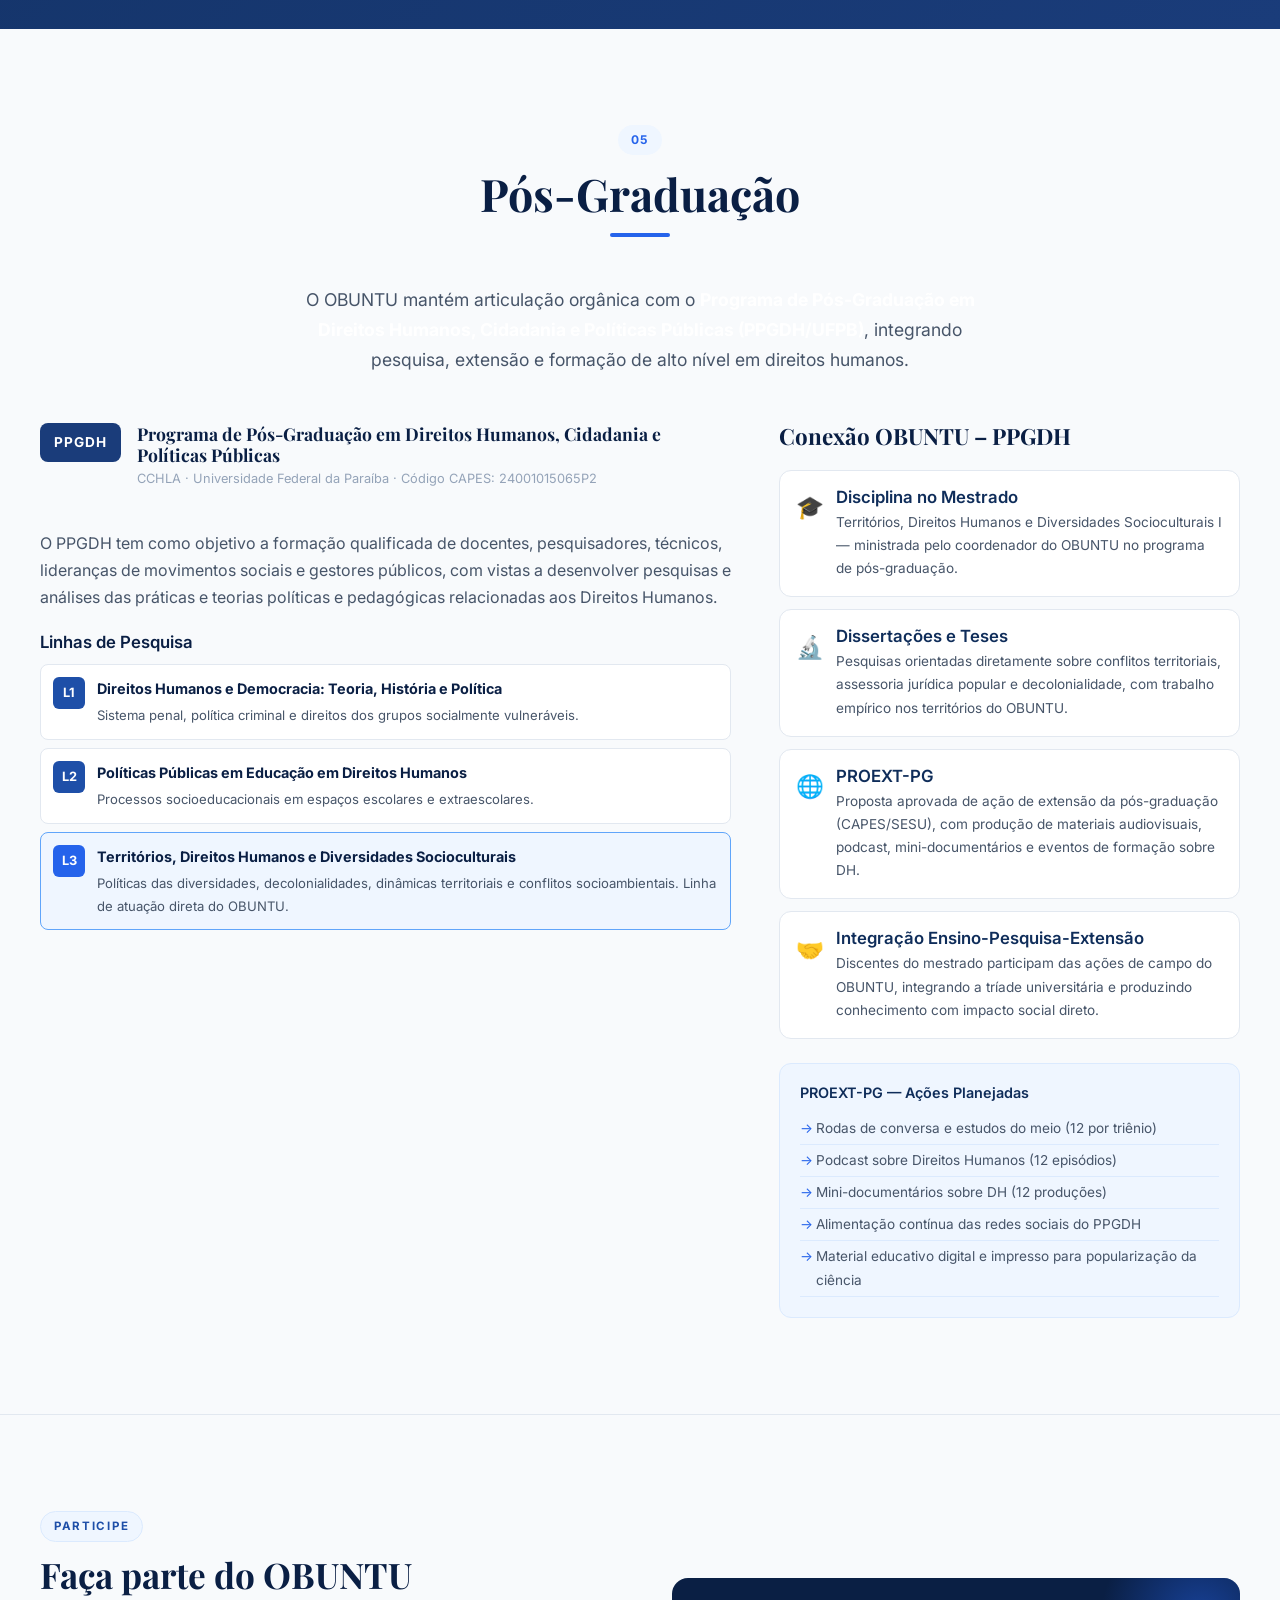
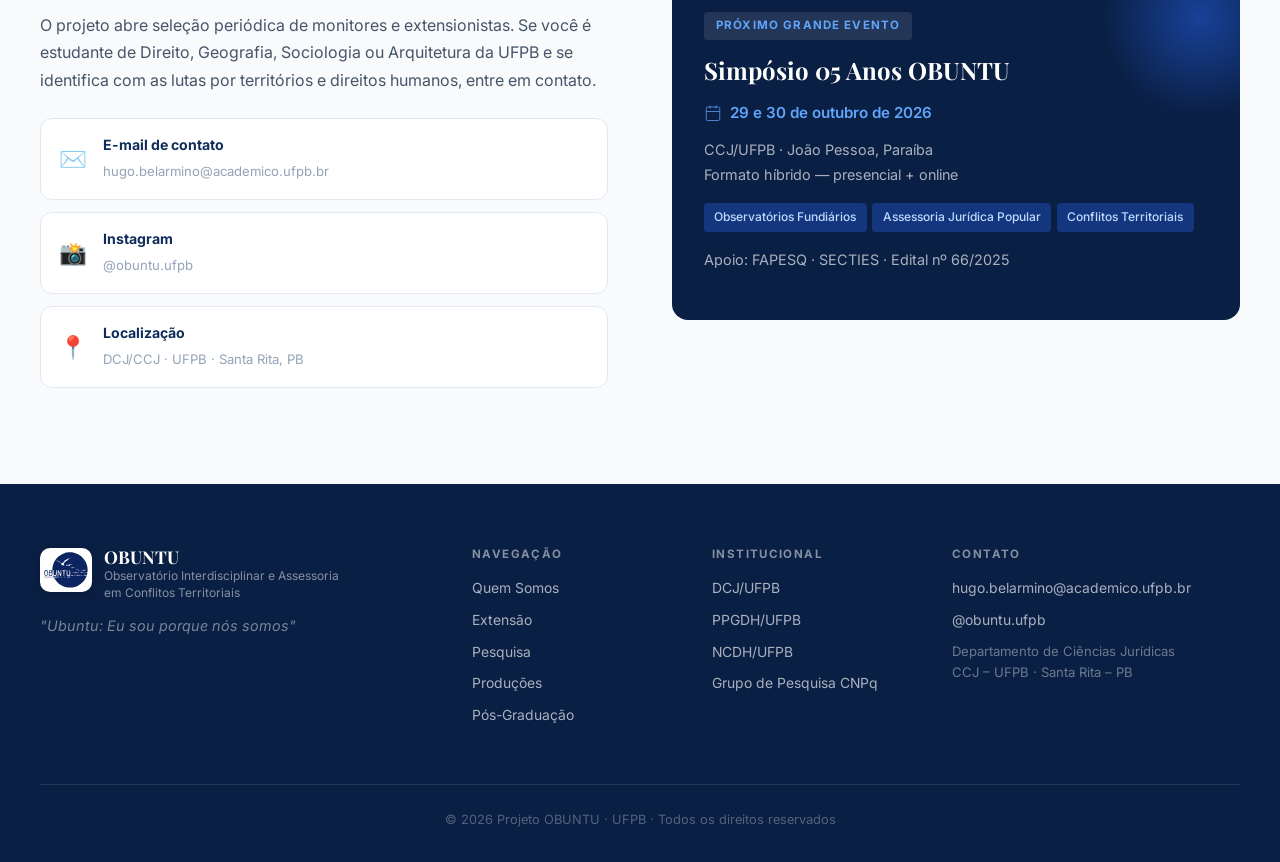
==== commit 0df08c01: "feat: integração Google Drive na seção Produções + guia de publicação - Bloco "Arquivos do projeto n" ====
--- a/index.html
+++ b/index.html
@@ -438,6 +438,47 @@
 
       <p class="section-intro light">O OBUNTU acumula cinco anos de produção técnica e acadêmica, combinando artigos científicos, materiais pedagógicos, relatórios de incidência, cartografias sociais e tecnologias sociais desenvolvidas junto às comunidades.</p>
 
+      <!-- ── Produções do Google Drive (atualiza automaticamente) ── -->
+      <div class="drive-section">
+        <div class="drive-header">
+          <span class="drive-icon">
+            <svg viewBox="0 0 87.3 78" xmlns="http://www.w3.org/2000/svg" width="22" height="20" aria-hidden="true">
+              <path d="m6.6 66.85 3.85 6.65c.8 1.4 1.95 2.5 3.3 3.3l13.75-23.8h-27.5c0 1.55.4 3.1 1.2 4.5z" fill="#0066da"/>
+              <path d="m43.65 25-13.75-23.8c-1.35.8-2.5 1.9-3.3 3.3l-25.4 44a9.06 9.06 0 0 0 -1.2 4.5h27.5z" fill="#00ac47"/>
+              <path d="m73.55 76.8c1.35-.8 2.5-1.9 3.3-3.3l1.6-2.75 7.65-13.25c.8-1.4 1.2-2.95 1.2-4.5h-27.502l5.852 11.5z" fill="#ea4335"/>
+              <path d="m43.65 25 13.75-23.8c-1.35-.8-2.9-1.2-4.5-1.2h-18.5c-1.6 0-3.15.45-4.5 1.2z" fill="#00832d"/>
+              <path d="m59.8 53h-32.3l-13.75 23.8c1.35.8 2.9 1.2 4.5 1.2h50.8c1.6 0 3.15-.45 4.5-1.2z" fill="#2684fc"/>
+              <path d="m73.4 26.5-12.7-22c-.8-1.4-1.95-2.5-3.3-3.3l-13.75 23.8 16.15 27h27.45c0-1.55-.4-3.1-1.2-4.5z" fill="#ffba00"/>
+            </svg>
+          </span>
+          <h3 class="drive-title">Arquivos do projeto no Drive</h3>
+          <span id="drive-status" class="drive-badge loading">Carregando…</span>
+        </div>
+
+        <div id="drive-filters" class="drive-filters" style="display:none">
+          <button class="drive-filter active" data-type="all">Todos</button>
+          <button class="drive-filter" data-type="pdf">PDF</button>
+          <button class="drive-filter" data-type="doc">Documentos</button>
+          <button class="drive-filter" data-type="sheet">Planilhas</button>
+          <button class="drive-filter" data-type="slide">Apresentações</button>
+          <button class="drive-filter" data-type="image">Imagens</button>
+          <button class="drive-filter" data-type="other">Outros</button>
+        </div>
+
+        <div id="drive-grid" class="drive-grid">
+          <!-- Preenchido via JS -->
+          <div class="drive-placeholder">
+            <div class="drive-spinner"></div>
+            <p>Buscando produções no Google Drive…</p>
+          </div>
+        </div>
+
+        <p id="drive-not-configured" class="drive-not-configured" style="display:none">
+          ⚙️ Integração com Drive não configurada ainda —
+          <a href="https://github.com/hugobelmorais-oss/claude/blob/main/DRIVE_SETUP.md" target="_blank" rel="noopener">veja o guia de configuração</a>.
+        </p>
+      </div>
+
       <div class="prod-categories">
         <!-- Livros -->
         <div class="prod-category">
--- a/styles.css
+++ b/styles.css
@@ -650,6 +650,76 @@
 .project-type.fapesq  { background: #ede9fe; color: #5b21b6; }
 .project-item strong { display: block; color: var(--blue-900); font-size: .95rem; margin-bottom: .25rem; }
 .project-item p { font-size: .87rem; margin: 0; }
+
+/* ===== DRIVE INTEGRATION ===== */
+.drive-section {
+  background: rgba(255,255,255,.07);
+  border: 1px solid rgba(255,255,255,.14);
+  border-radius: var(--radius);
+  padding: 1.75rem 2rem;
+  margin-bottom: 3rem;
+}
+.drive-header {
+  display: flex; align-items: center; gap: .75rem; margin-bottom: 1.25rem;
+}
+.drive-icon { display: flex; align-items: center; flex-shrink: 0; }
+.drive-title { color: white; font-size: 1.05rem; font-weight: 600; flex: 1; margin: 0; }
+.drive-badge {
+  font-size: .72rem; font-weight: 600; letter-spacing: .04em; text-transform: uppercase;
+  padding: .2rem .65rem; border-radius: 99px;
+}
+.drive-badge.loading { background: rgba(255,255,255,.15); color: rgba(255,255,255,.6); }
+.drive-badge.ok      { background: rgba(52,211,153,.25); color: #6ee7b7; }
+.drive-badge.error   { background: rgba(248,113,113,.2); color: #fca5a5; }
+
+@keyframes spin { to { transform: rotate(360deg); } }
+.drive-spinner {
+  width: 32px; height: 32px; border: 3px solid rgba(255,255,255,.15);
+  border-top-color: rgba(255,255,255,.7); border-radius: 50%;
+  animation: spin .8s linear infinite; margin: 0 auto 1rem;
+}
+.drive-placeholder { text-align: center; padding: 2rem; color: rgba(255,255,255,.5); }
+
+.drive-filters {
+  display: flex; flex-wrap: wrap; gap: .5rem; margin-bottom: 1.25rem;
+}
+.drive-filter {
+  background: rgba(255,255,255,.1); color: rgba(255,255,255,.7);
+  border: 1px solid rgba(255,255,255,.15); border-radius: 99px;
+  padding: .3rem .85rem; font-size: .78rem; font-weight: 500; cursor: pointer;
+  transition: all .2s;
+}
+.drive-filter:hover  { background: rgba(255,255,255,.18); color: white; }
+.drive-filter.active { background: white; color: var(--blue-800); border-color: white; }
+
+.drive-grid {
+  display: grid;
+  grid-template-columns: repeat(auto-fill, minmax(200px, 1fr));
+  gap: .85rem;
+}
+.drive-card {
+  display: flex; flex-direction: column; gap: .4rem;
+  background: rgba(255,255,255,.08); border: 1px solid rgba(255,255,255,.12);
+  border-radius: 10px; padding: 1rem 1rem .85rem;
+  text-decoration: none; transition: all .22s; position: relative;
+}
+.drive-card:hover {
+  background: rgba(255,255,255,.16); border-color: rgba(255,255,255,.3);
+  transform: translateY(-3px); box-shadow: 0 6px 20px rgba(0,0,0,.25);
+}
+.drive-card-icon  { font-size: 1.6rem; line-height: 1; }
+.drive-card-badge {
+  font-size: .65rem; font-weight: 700; letter-spacing: .06em; text-transform: uppercase;
+  color: var(--blue-300); margin-top: .1rem;
+}
+.drive-card-name  { font-size: .88rem; color: white; font-weight: 500; line-height: 1.35; flex: 1; }
+.drive-card-date  { font-size: .72rem; color: rgba(255,255,255,.45); margin-top: .2rem; }
+
+.drive-not-configured {
+  color: rgba(255,255,255,.55); font-size: .88rem; text-align: center; padding: 1.5rem;
+}
+.drive-not-configured a { color: var(--blue-300); }
+.drive-error { color: rgba(255,255,255,.5); text-align: center; padding: 1rem; font-size: .9rem; }
 
 /* ===== PRODUÇÕES ===== */
 .prod-categories { display: flex; flex-direction: column; gap: 3rem; }
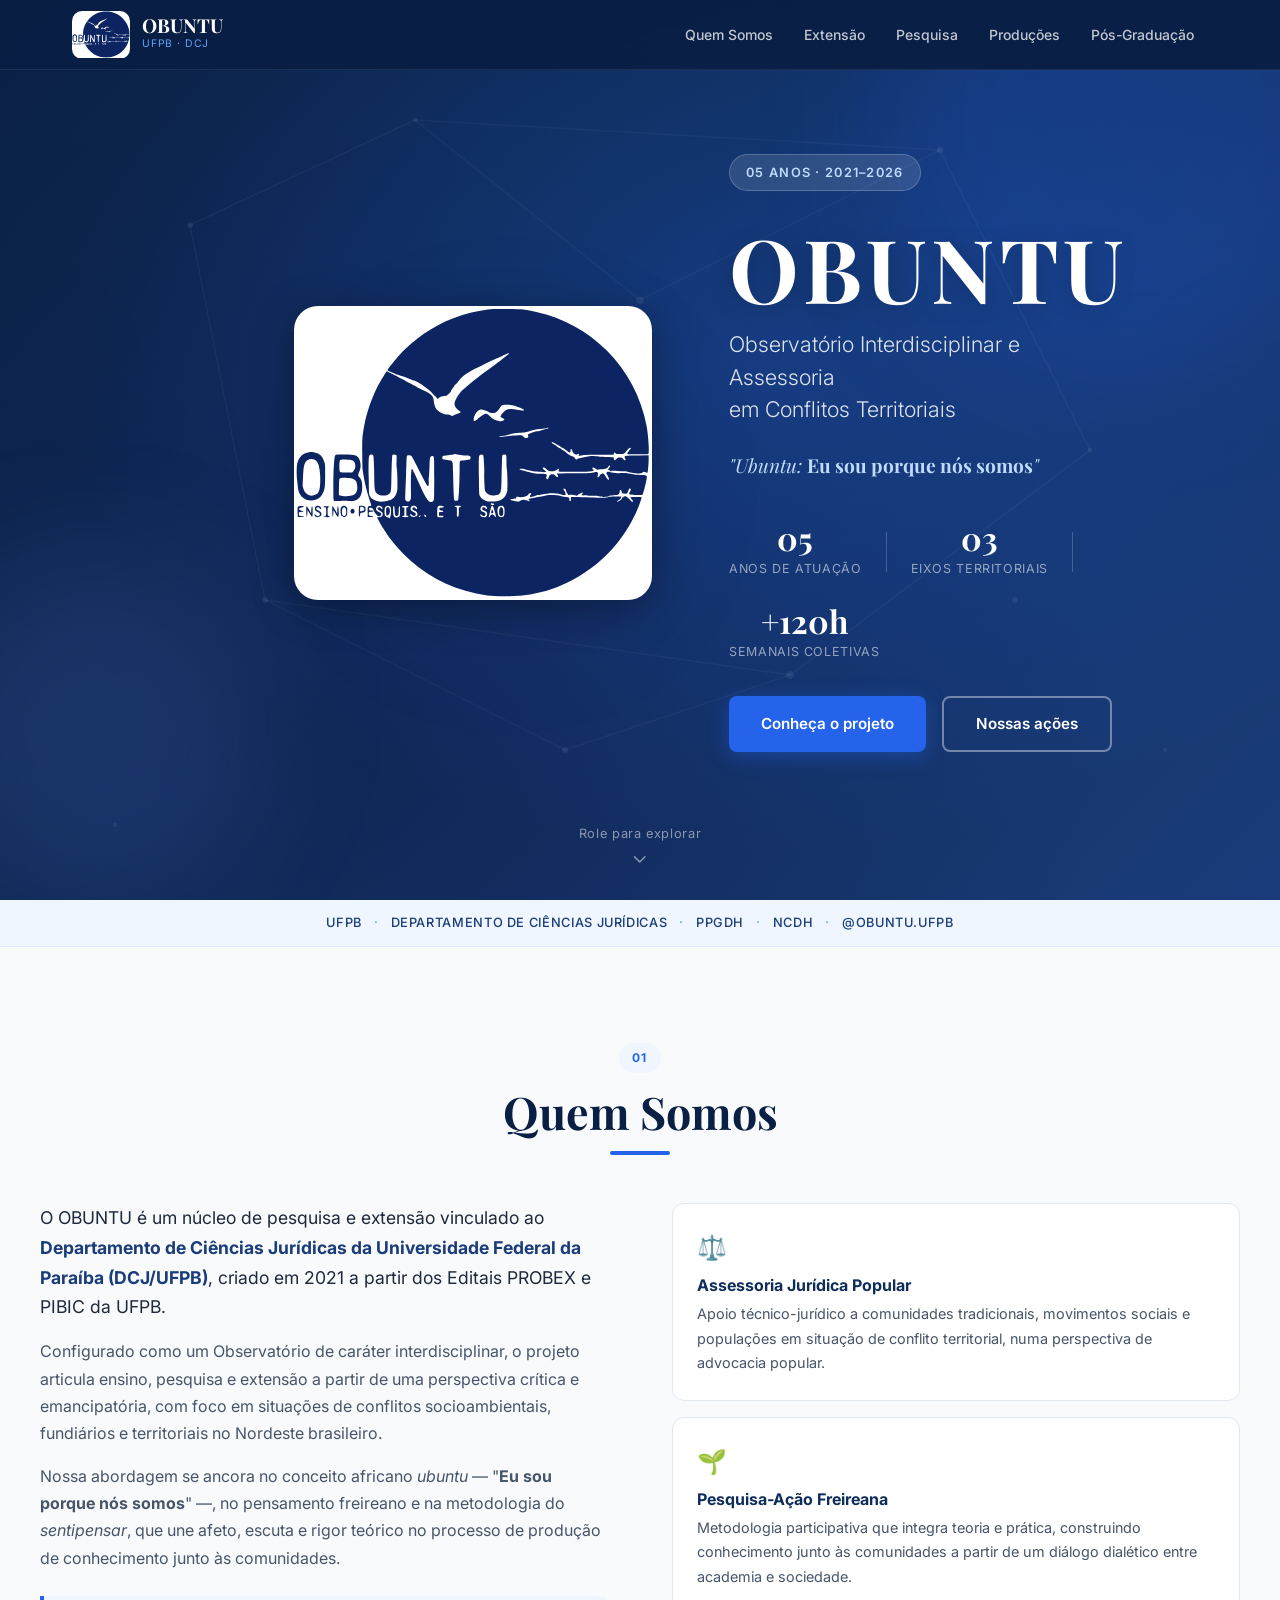
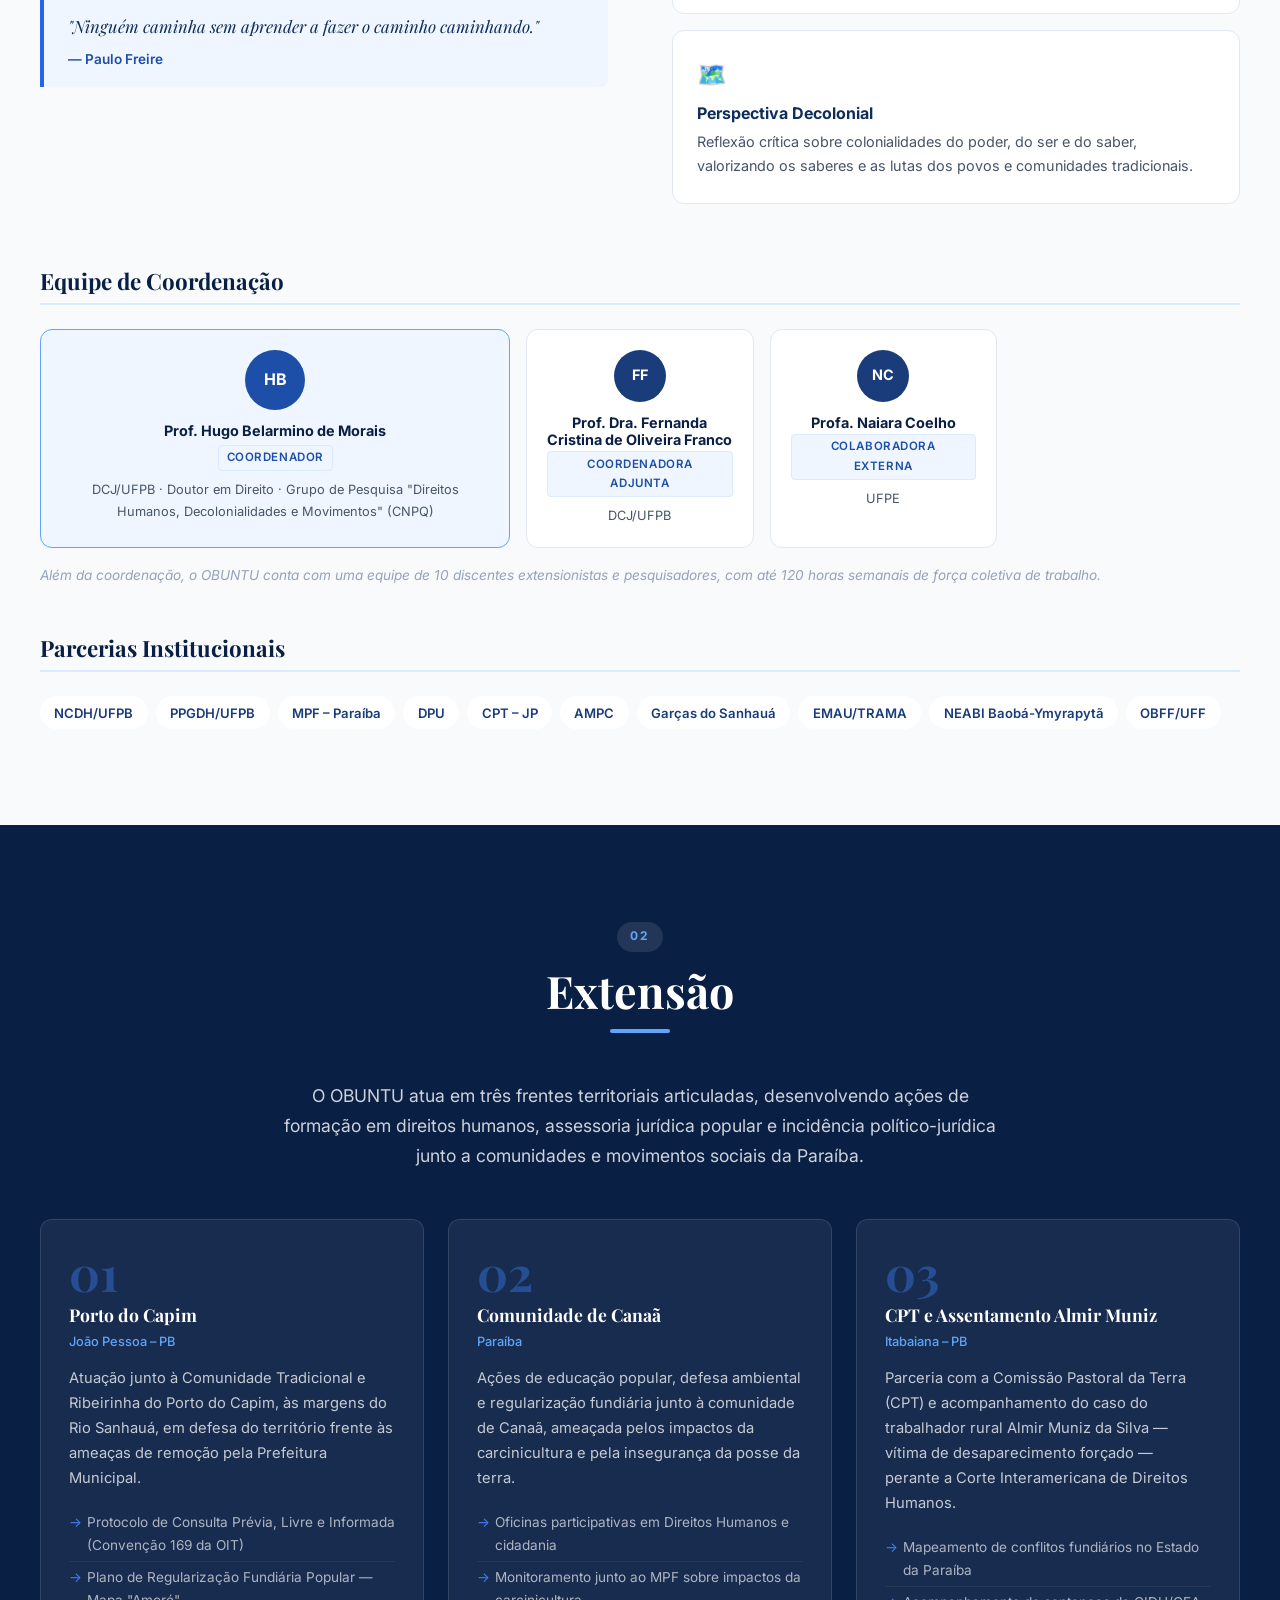
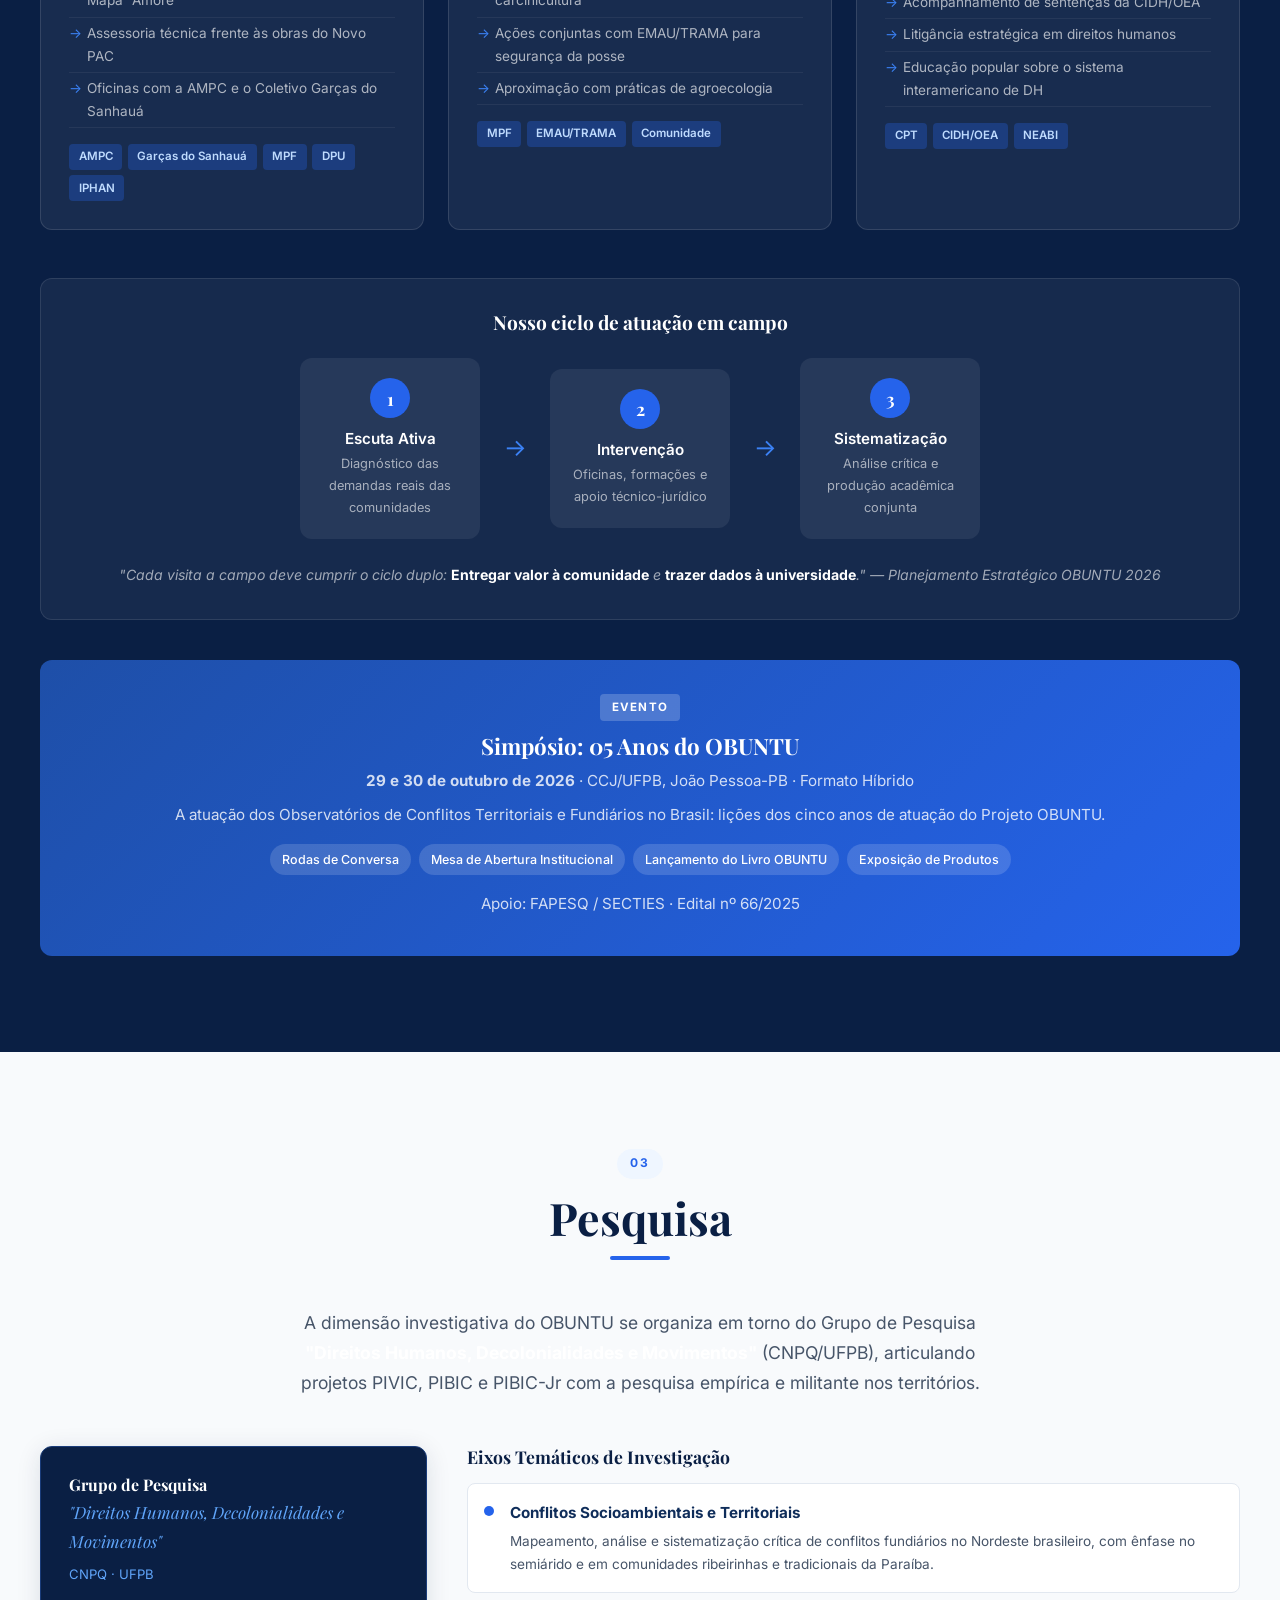
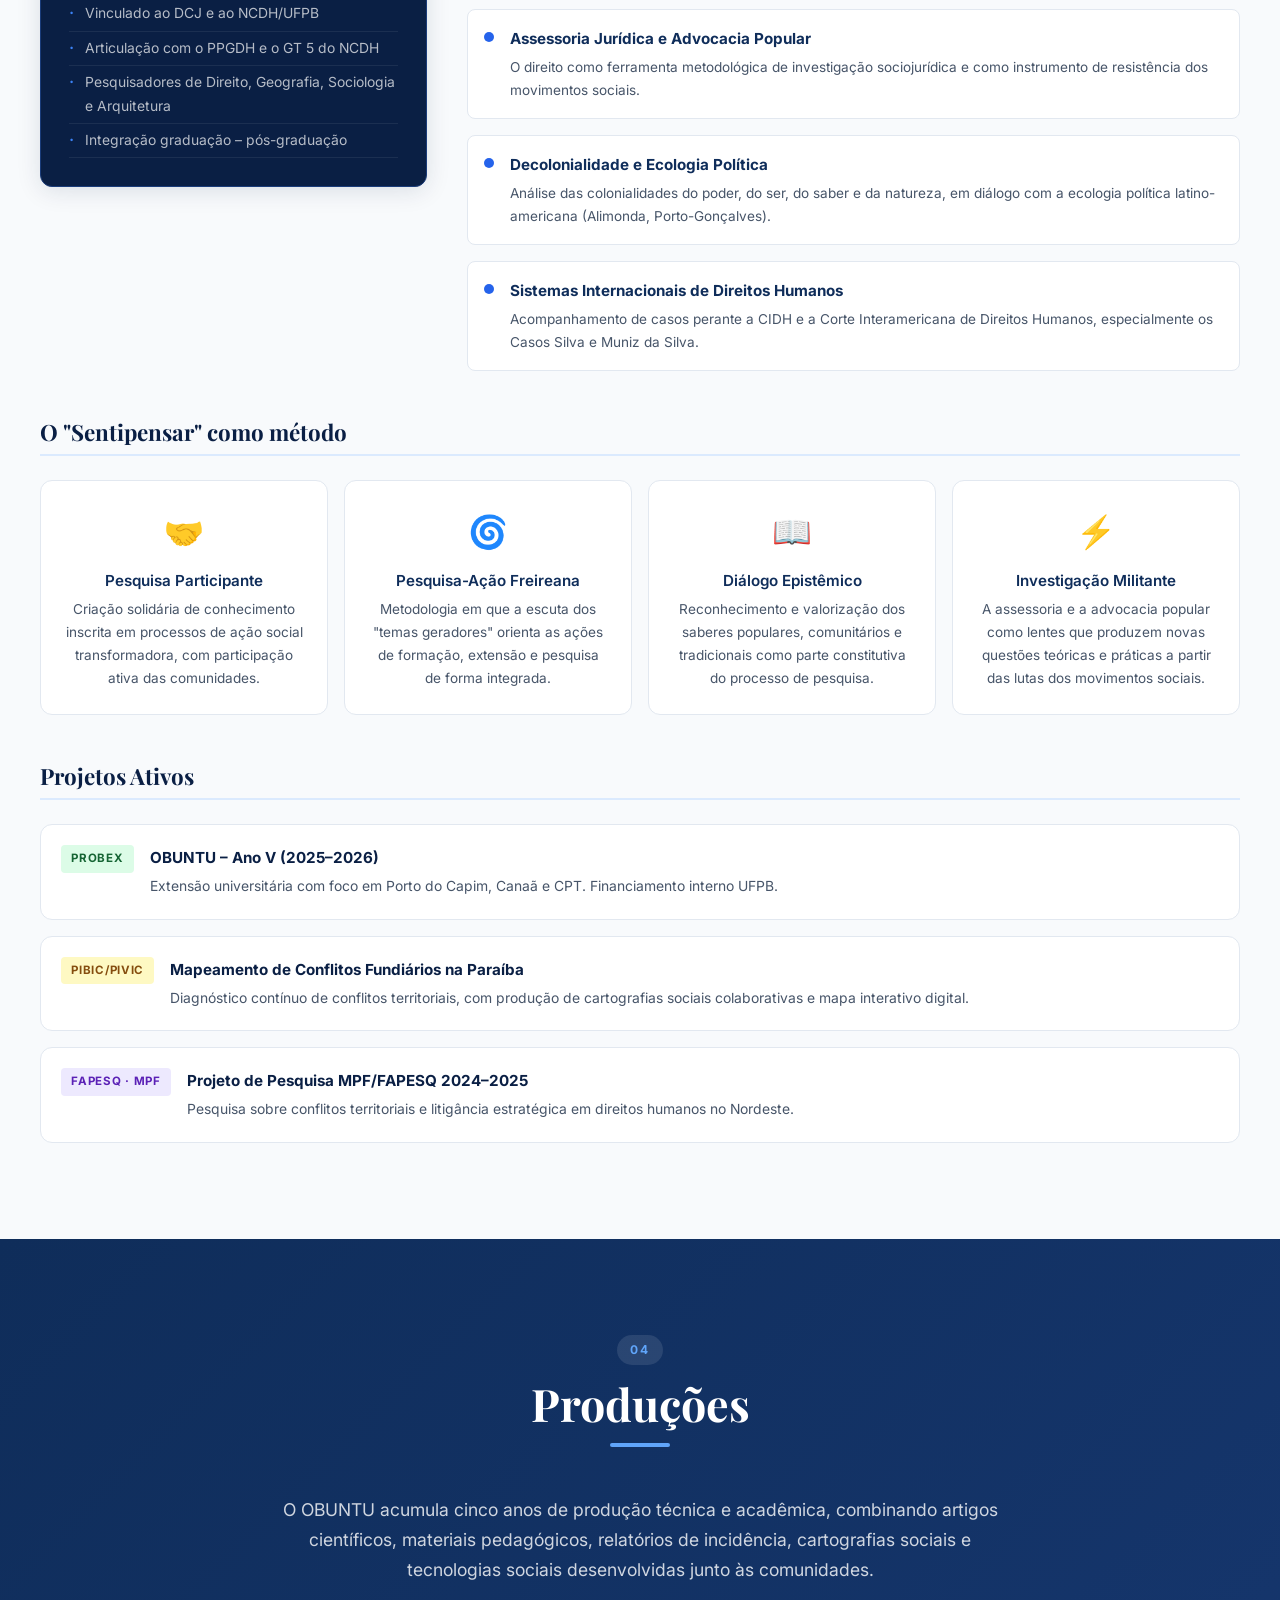
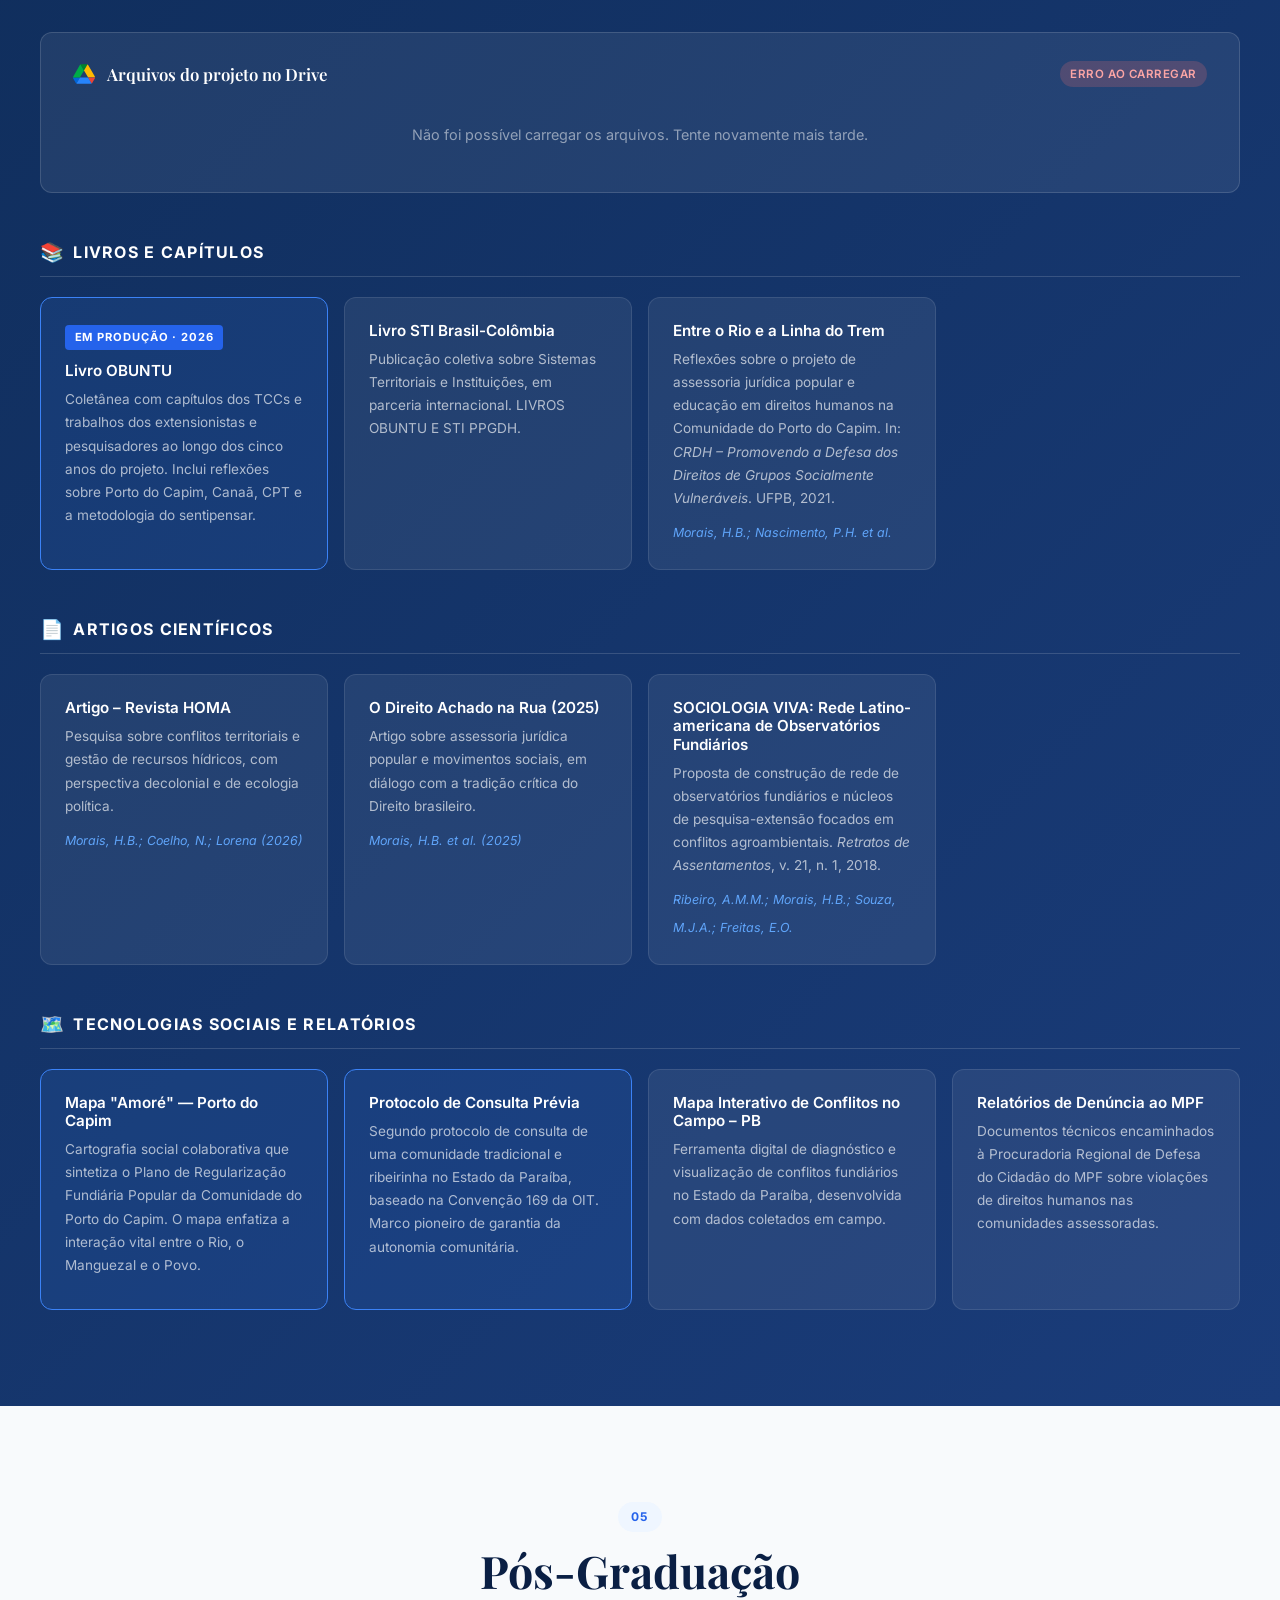
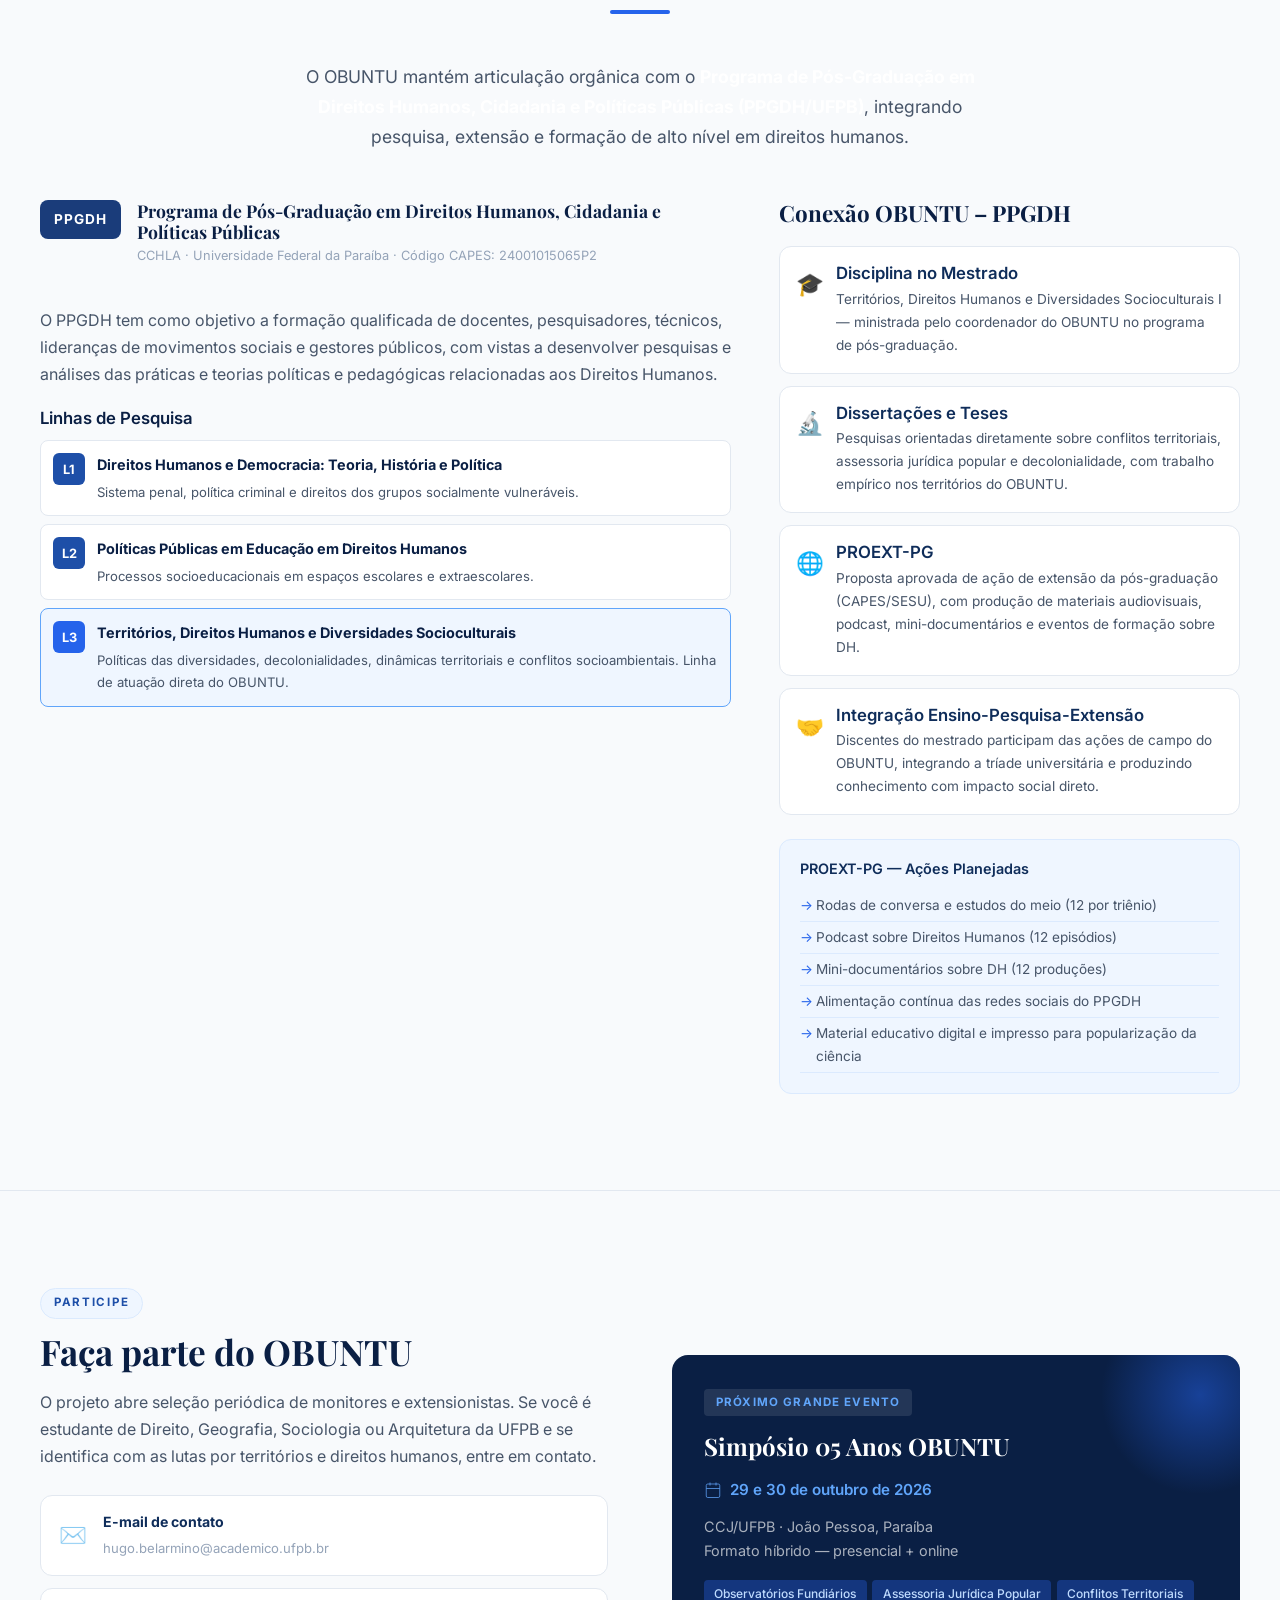
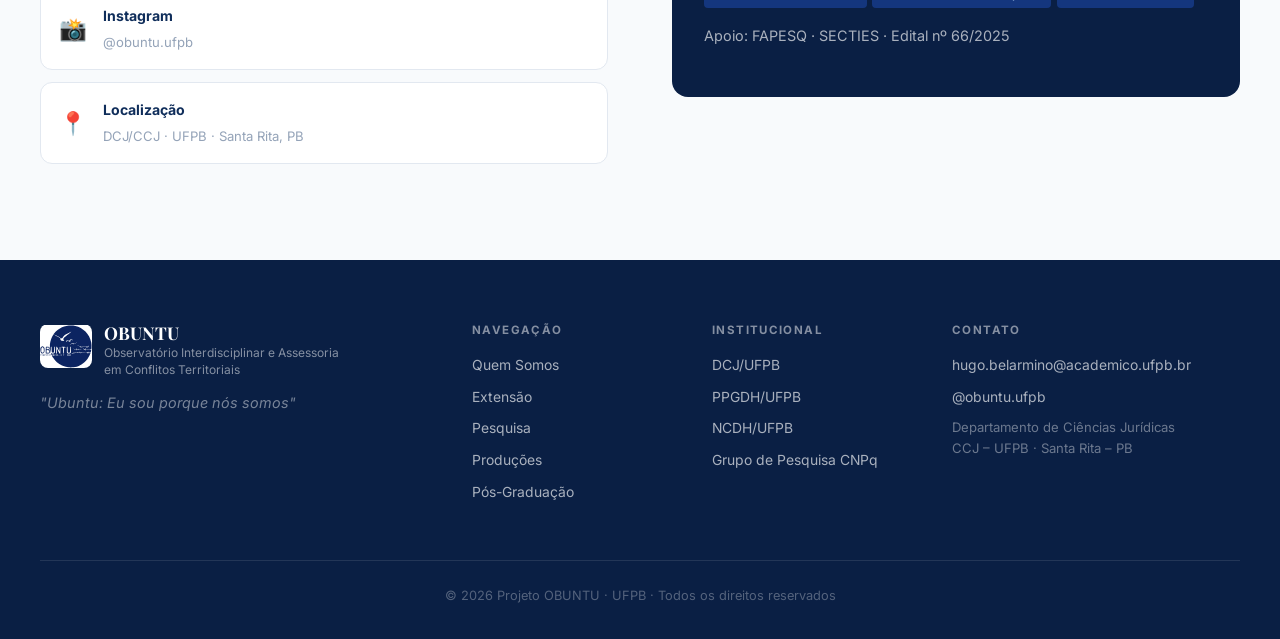
==== commit e42a31e3: "fix: logo SVG com fundo branco interno + atualização da equipe - Adiciona <rect> branco ao SVG para " ====
--- a/index.html
+++ b/index.html
@@ -161,28 +161,16 @@
             <p>DCJ/UFPB · Doutor em Direito · Grupo de Pesquisa "Direitos Humanos, Decolonialidades e Movimentos" (CNPQ)</p>
           </div>
           <div class="team-card">
-            <div class="team-avatar">EA</div>
-            <h4>Prof. Eduardo Fernandes de Araújo</h4>
-            <span class="team-role">Coordenador Adjunto</span>
+            <div class="team-avatar">FF</div>
+            <h4>Prof. Dra. Fernanda Cristina de Oliveira Franco</h4>
+            <span class="team-role">Coordenadora Adjunta</span>
             <p>DCJ/UFPB</p>
-          </div>
-          <div class="team-card">
-            <div class="team-avatar">AB</div>
-            <h4>Prof. Antônio Aécio Bandeira da Silva</h4>
-            <span class="team-role">Colaborador</span>
-            <p>DCJ/UFPB</p>
-          </div>
-          <div class="team-card">
-            <div class="team-avatar">NM</div>
-            <h4>Prof. Noaldo Belo Meirelles</h4>
-            <span class="team-role">Colaborador Externo</span>
-            <p>NCDH/UFPB</p>
           </div>
           <div class="team-card">
             <div class="team-avatar">NC</div>
             <h4>Profa. Naiara Coelho</h4>
             <span class="team-role">Colaboradora Externa</span>
-            <p>UFF</p>
+            <p>UFPE</p>
           </div>
         </div>
         <p class="team-note">Além da coordenação, o OBUNTU conta com uma equipe de 10 discentes extensionistas e pesquisadores, com até 120 horas semanais de força coletiva de trabalho.</p>
--- a/styles.css
+++ b/styles.css
@@ -73,10 +73,9 @@
 .logo-badge.sm { width: 32px; height: 32px; font-size: 1.1rem; }
 .logo-img {
   height: 48px; width: 58px; flex-shrink: 0; object-fit: contain;
-  background: #fff; border-radius: 12px; padding: 5px; box-sizing: border-box;
-  box-shadow: 0 2px 12px rgba(0,0,0,.18);
-}
-.logo-img.sm { height: 44px; width: 52px; padding: 4px; border-radius: 10px; }
+  border-radius: 10px; overflow: hidden;
+}
+.logo-img.sm { height: 44px; width: 52px; border-radius: 8px; }
 .logo-text { display: flex; flex-direction: column; }
 .logo-title { color: white; font-family: 'Playfair Display', serif; font-size: 1.2rem; font-weight: 700; line-height: 1; }
 .logo-sub   { color: var(--blue-300); font-size: .65rem; letter-spacing: .08em; text-transform: uppercase; }
@@ -147,17 +146,14 @@
   justify-content: center;
 }
 .hero-logo-wrap {
-  background: #fff;
-  border-radius: 28px;
-  padding: clamp(12px, 2.5vw, 22px);
-  box-shadow:
-    0 8px 40px rgba(0,0,0,.35),
-    0 0 0 1px rgba(255,255,255,.12);
+  border-radius: 24px;
+  overflow: hidden;
+  box-shadow: 0 8px 40px rgba(0,0,0,.35);
   animation: heroIn 1.1s ease both, logoPulse 6s ease-in-out 1.5s infinite;
 }
 @keyframes logoPulse {
-  0%,100% { box-shadow: 0 8px 40px rgba(0,0,0,.35), 0 0 0 1px rgba(255,255,255,.12); transform: translateY(0); }
-  50%      { box-shadow: 0 18px 60px rgba(0,0,0,.4), 0 0 32px rgba(255,255,255,.08); transform: translateY(-6px); }
+  0%,100% { box-shadow: 0 8px 40px rgba(0,0,0,.35); transform: translateY(0); }
+  50%      { box-shadow: 0 18px 60px rgba(0,0,0,.4); transform: translateY(-6px); }
 }
 .hero-logo-img {
   display: block;
@@ -693,27 +689,33 @@
 .drive-filter.active { background: white; color: var(--blue-800); border-color: white; }
 
 .drive-grid {
-  display: grid;
-  grid-template-columns: repeat(auto-fill, minmax(200px, 1fr));
-  gap: .85rem;
+  display: flex;
+  flex-direction: column;
+  gap: .45rem;
 }
 .drive-card {
-  display: flex; flex-direction: column; gap: .4rem;
+  display: flex; flex-direction: row; align-items: center; gap: .85rem;
   background: rgba(255,255,255,.08); border: 1px solid rgba(255,255,255,.12);
-  border-radius: 10px; padding: 1rem 1rem .85rem;
-  text-decoration: none; transition: all .22s; position: relative;
+  border-radius: 10px; padding: .8rem 1rem;
+  text-decoration: none; transition: all .22s;
 }
 .drive-card:hover {
-  background: rgba(255,255,255,.16); border-color: rgba(255,255,255,.3);
-  transform: translateY(-3px); box-shadow: 0 6px 20px rgba(0,0,0,.25);
-}
-.drive-card-icon  { font-size: 1.6rem; line-height: 1; }
+  background: rgba(255,255,255,.14); border-color: rgba(255,255,255,.28);
+  transform: translateX(4px); box-shadow: 0 4px 16px rgba(0,0,0,.2);
+}
+.drive-card-icon  { font-size: 1.5rem; line-height: 1; flex-shrink: 0; }
+.drive-card-info  { flex: 1; min-width: 0; display: flex; flex-direction: column; gap: .18rem; }
 .drive-card-badge {
-  font-size: .65rem; font-weight: 700; letter-spacing: .06em; text-transform: uppercase;
-  color: var(--blue-300); margin-top: .1rem;
-}
-.drive-card-name  { font-size: .88rem; color: white; font-weight: 500; line-height: 1.35; flex: 1; }
-.drive-card-date  { font-size: .72rem; color: rgba(255,255,255,.45); margin-top: .2rem; }
+  font-size: .63rem; font-weight: 700; letter-spacing: .06em; text-transform: uppercase;
+  color: var(--blue-300); white-space: nowrap;
+}
+.drive-card-name  {
+  font-size: .88rem; color: white; font-weight: 500; line-height: 1.4;
+  display: -webkit-box; -webkit-line-clamp: 2; -webkit-box-orient: vertical; overflow: hidden;
+}
+.drive-card-date  { font-size: .72rem; color: rgba(255,255,255,.45); }
+.drive-card-arrow { color: rgba(255,255,255,.28); flex-shrink: 0; font-size: 1.1rem; transition: color .2s; }
+.drive-card:hover .drive-card-arrow { color: rgba(255,255,255,.65); }
 
 .drive-not-configured {
   color: rgba(255,255,255,.55); font-size: .88rem; text-align: center; padding: 1.5rem;
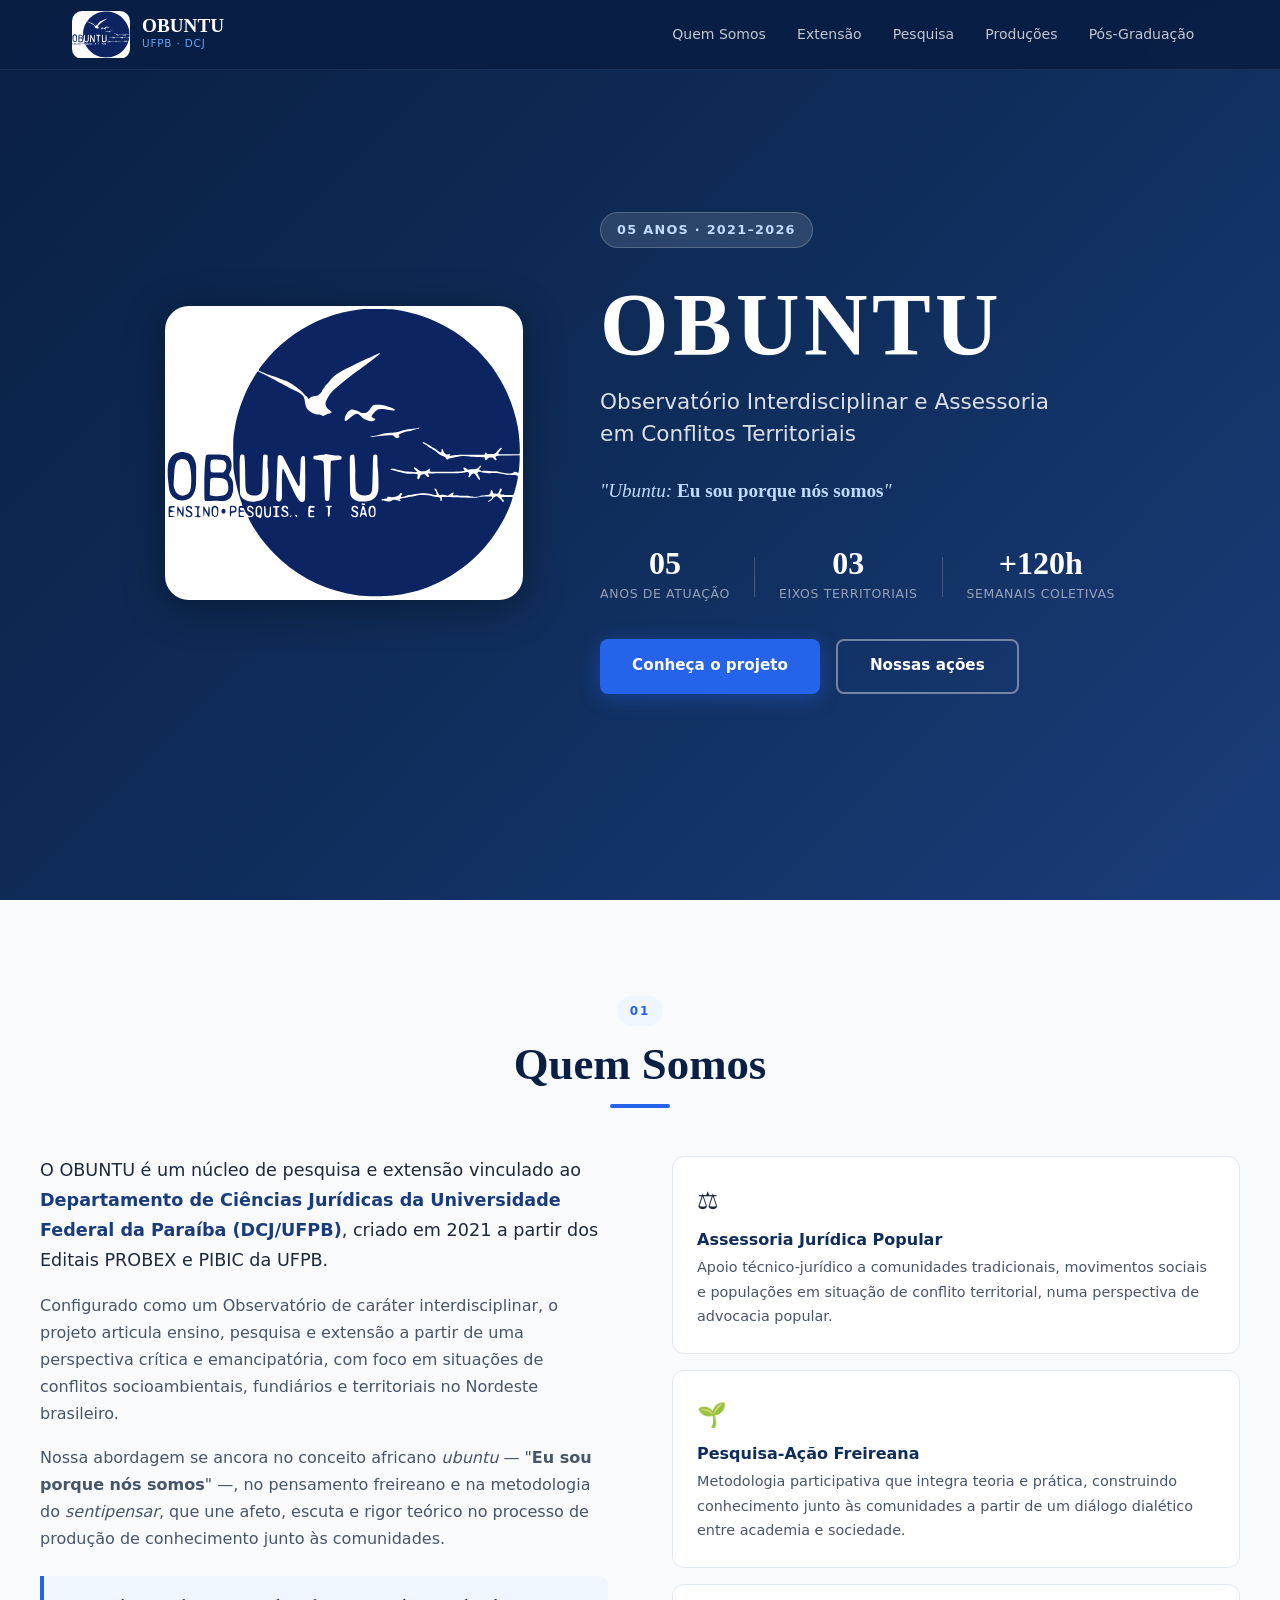
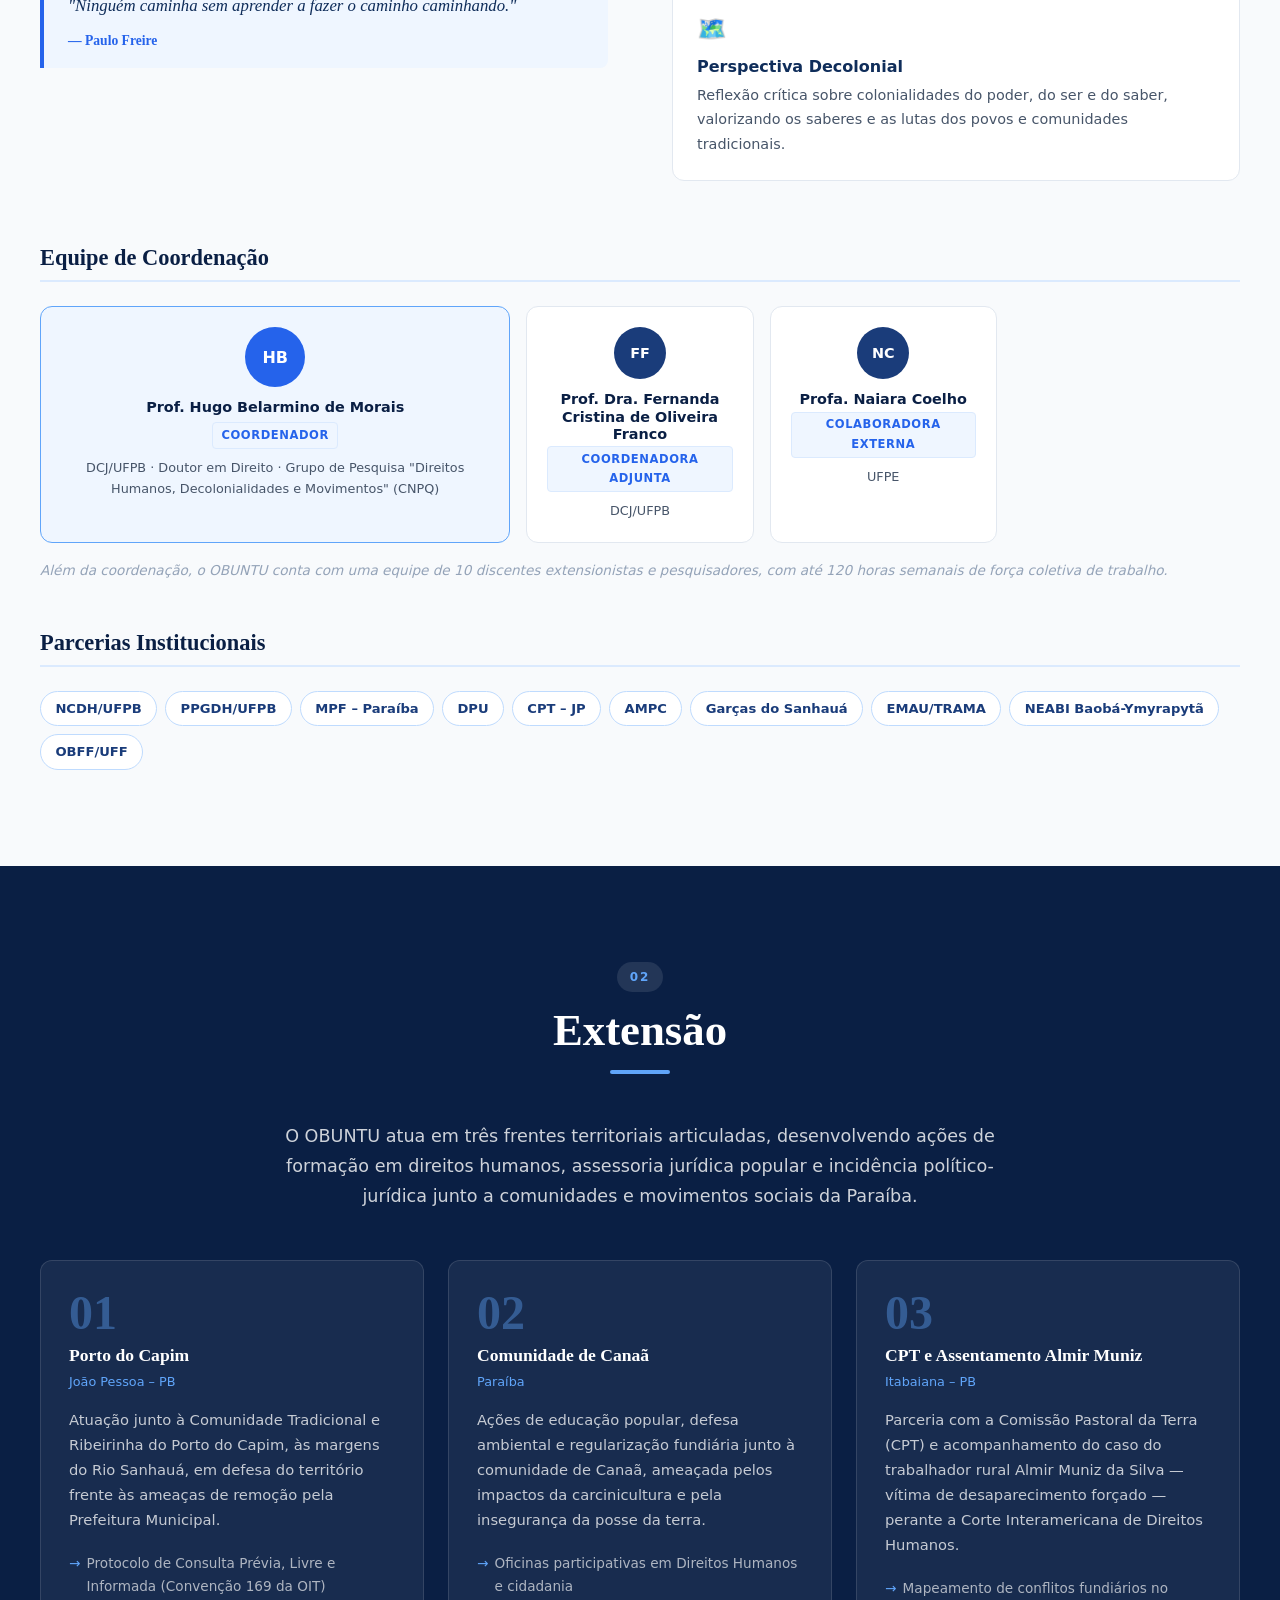
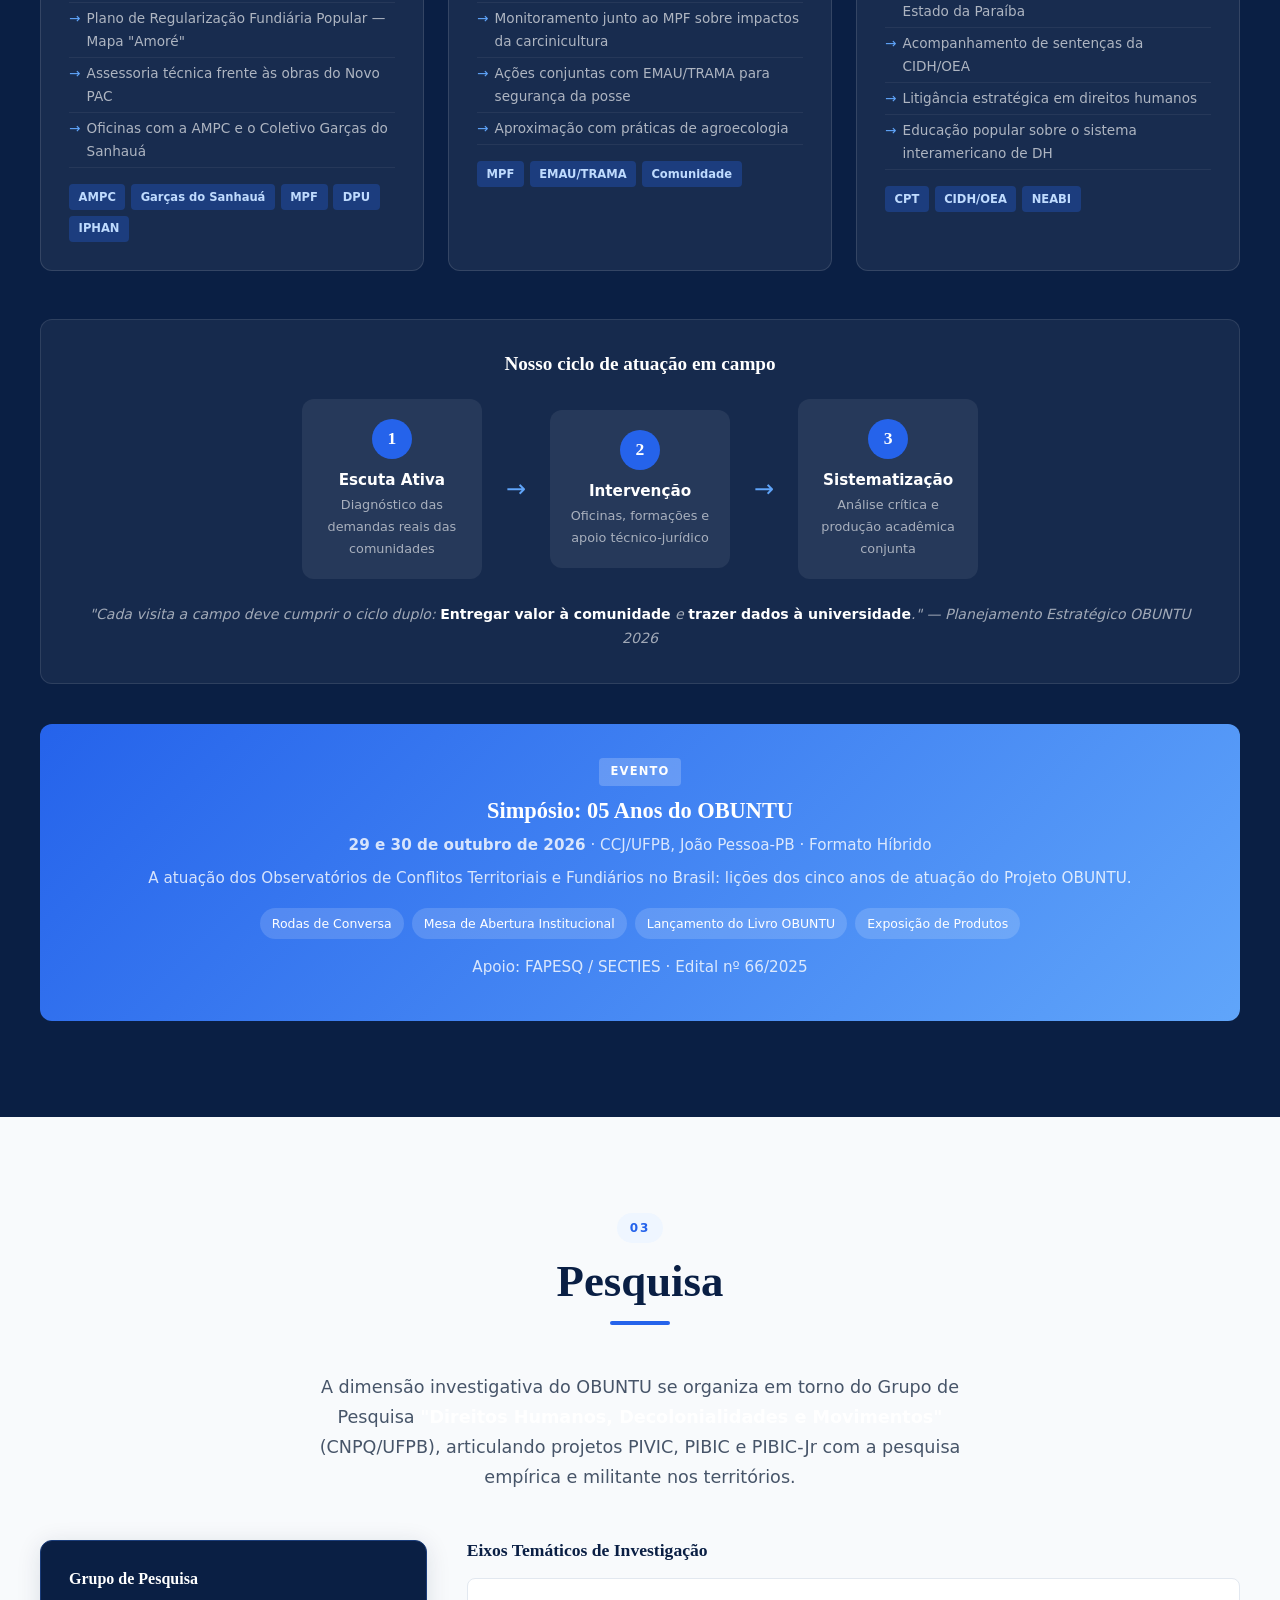
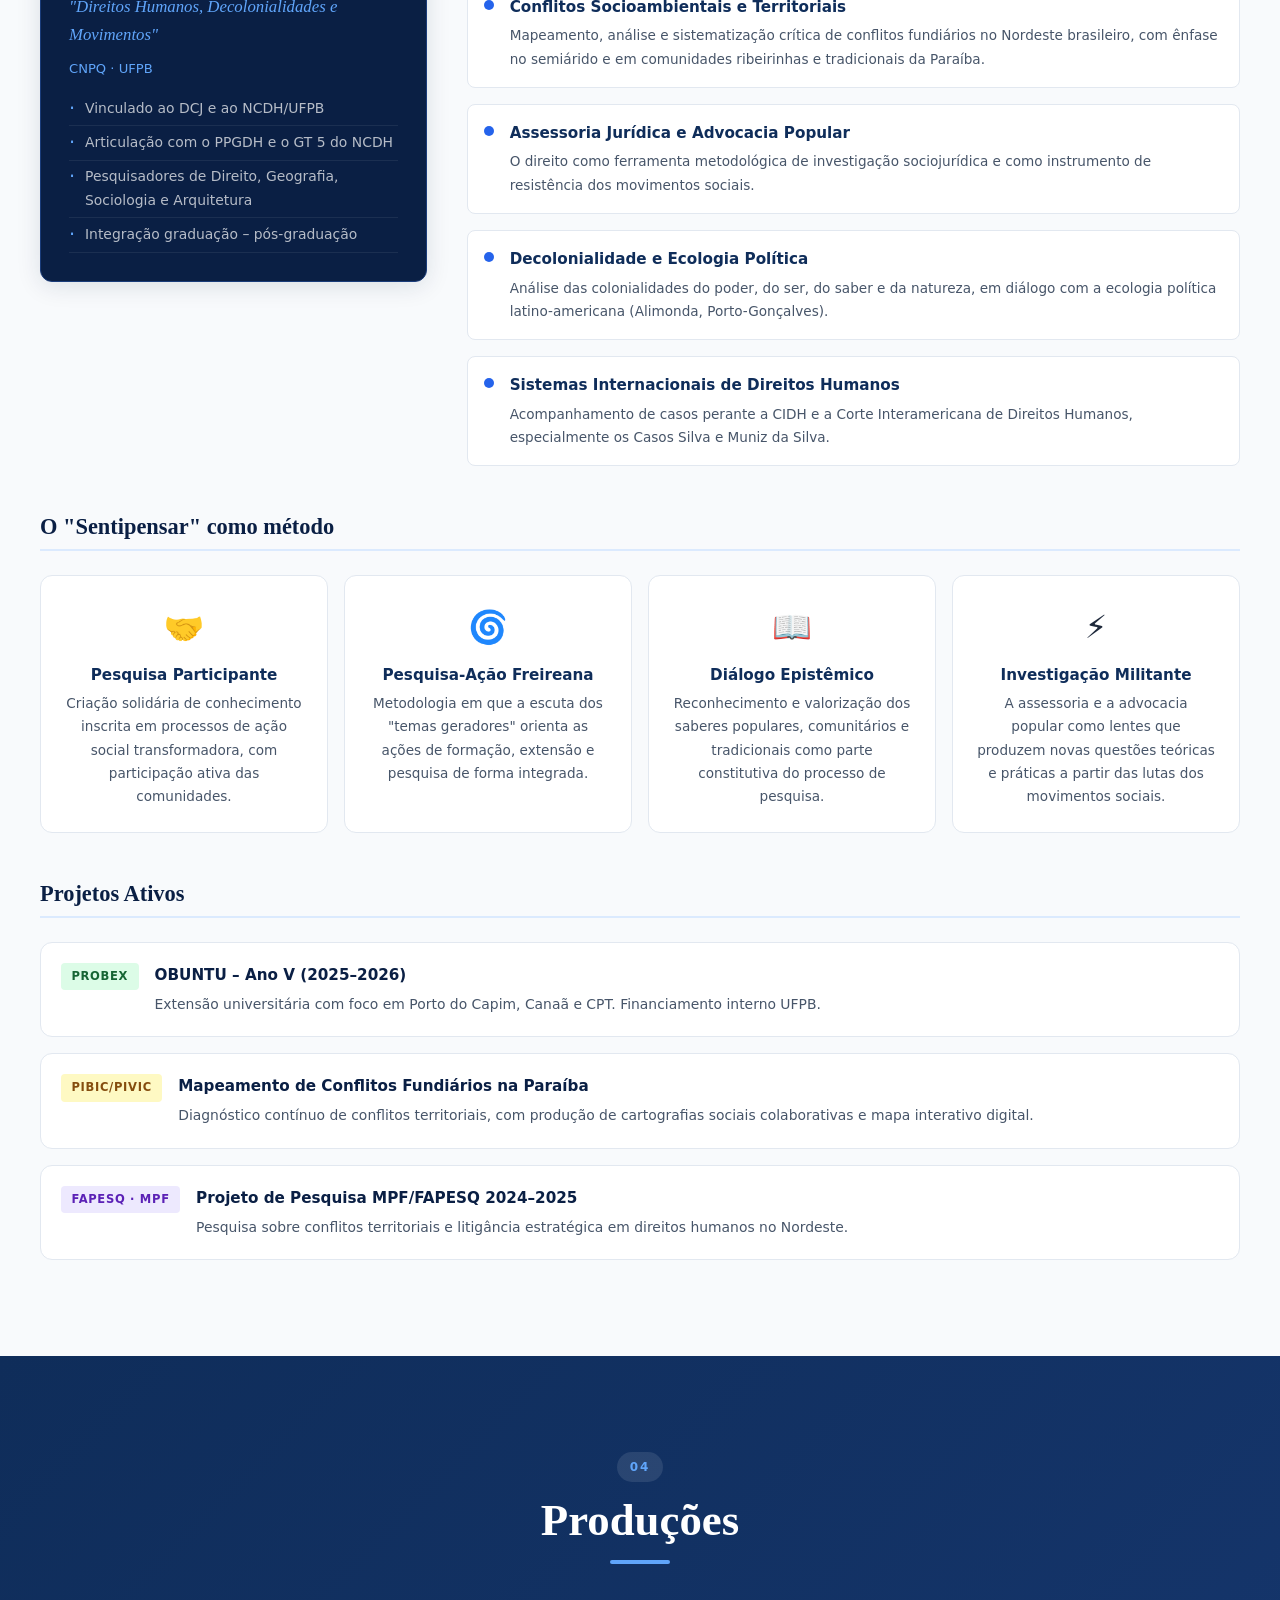
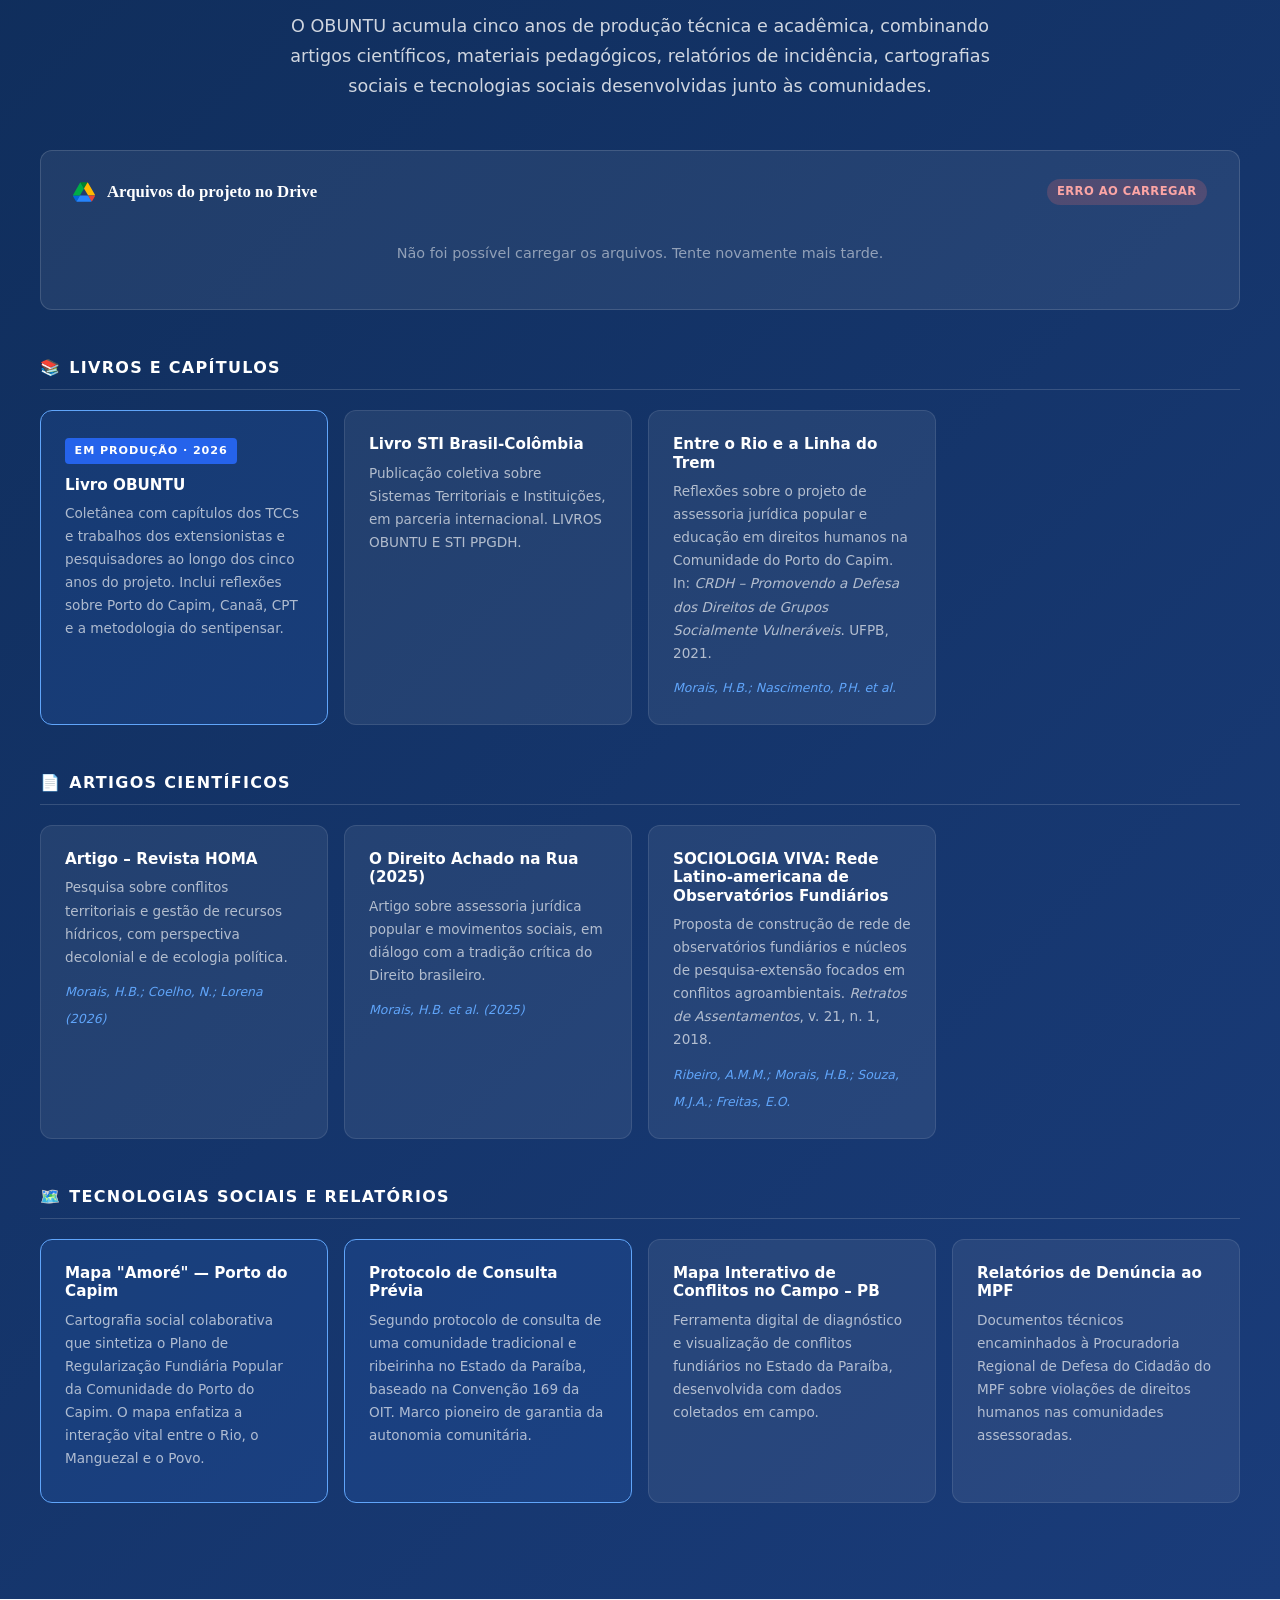
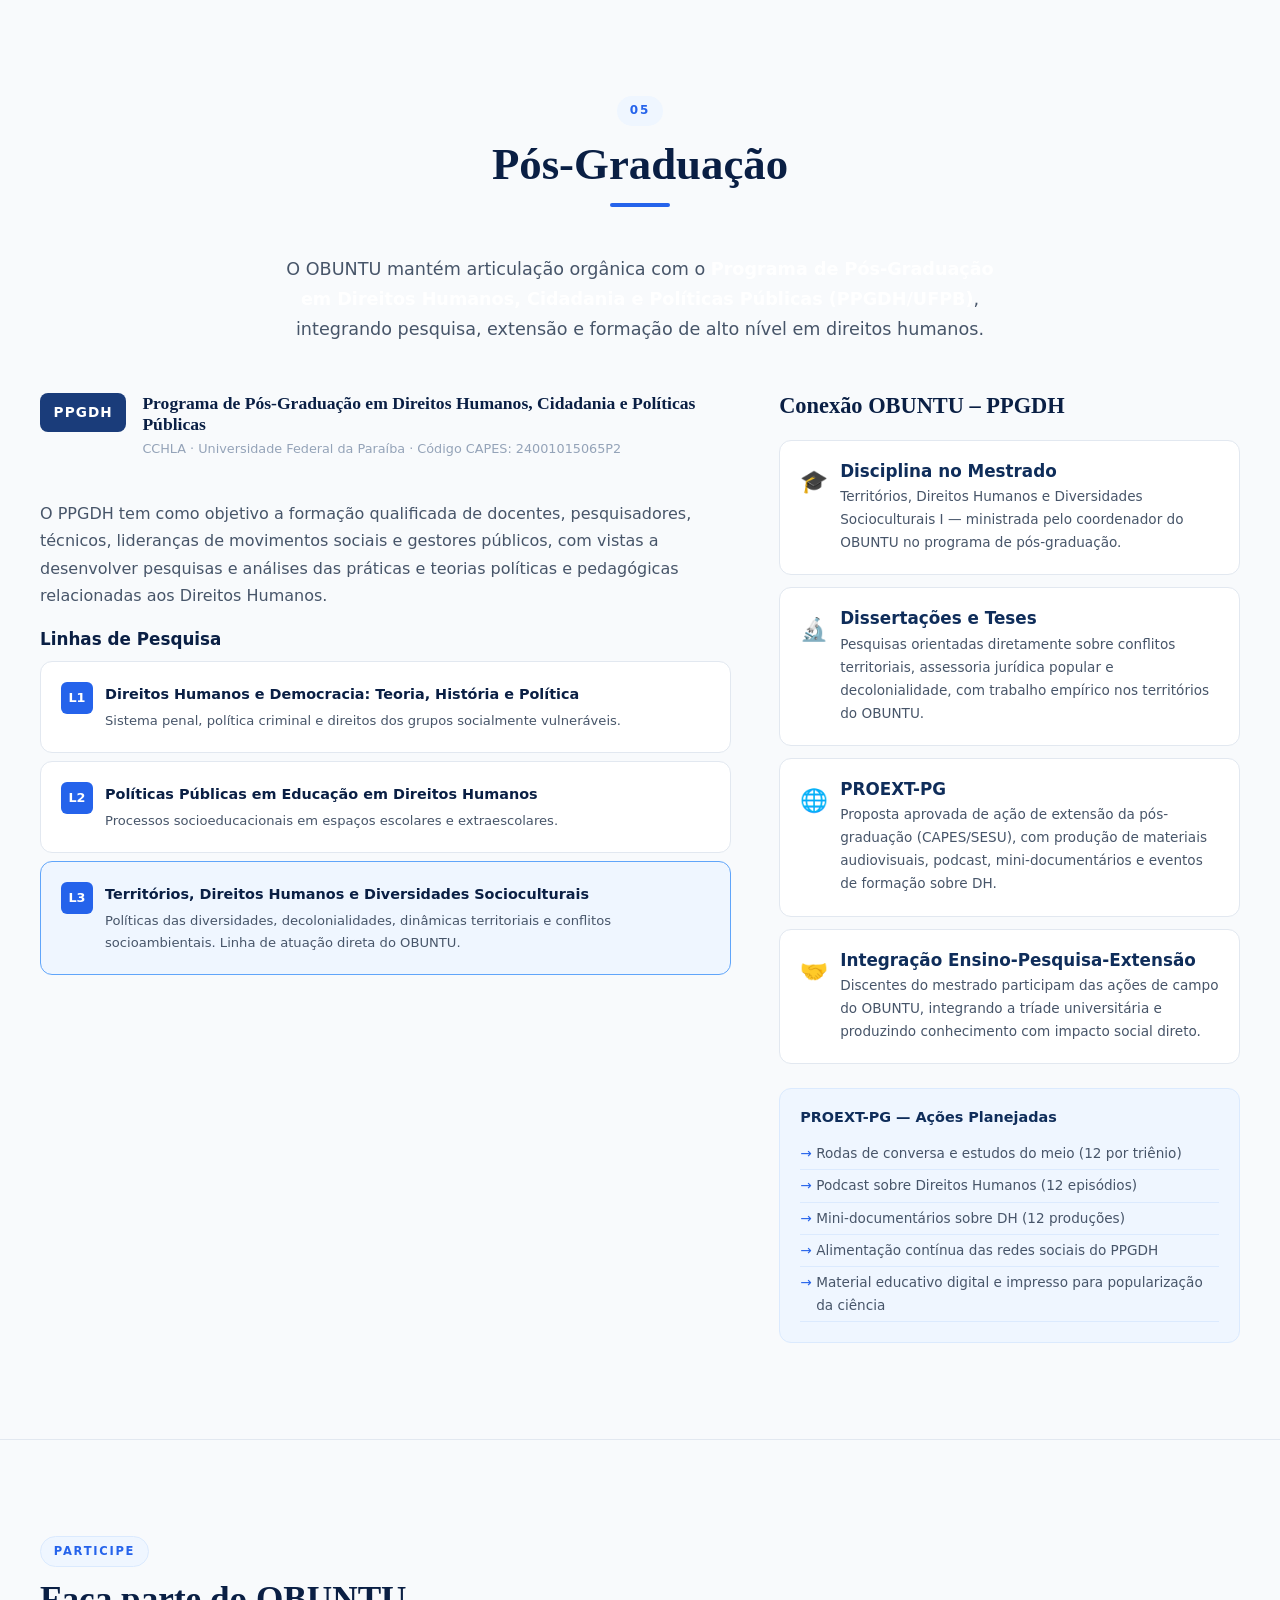
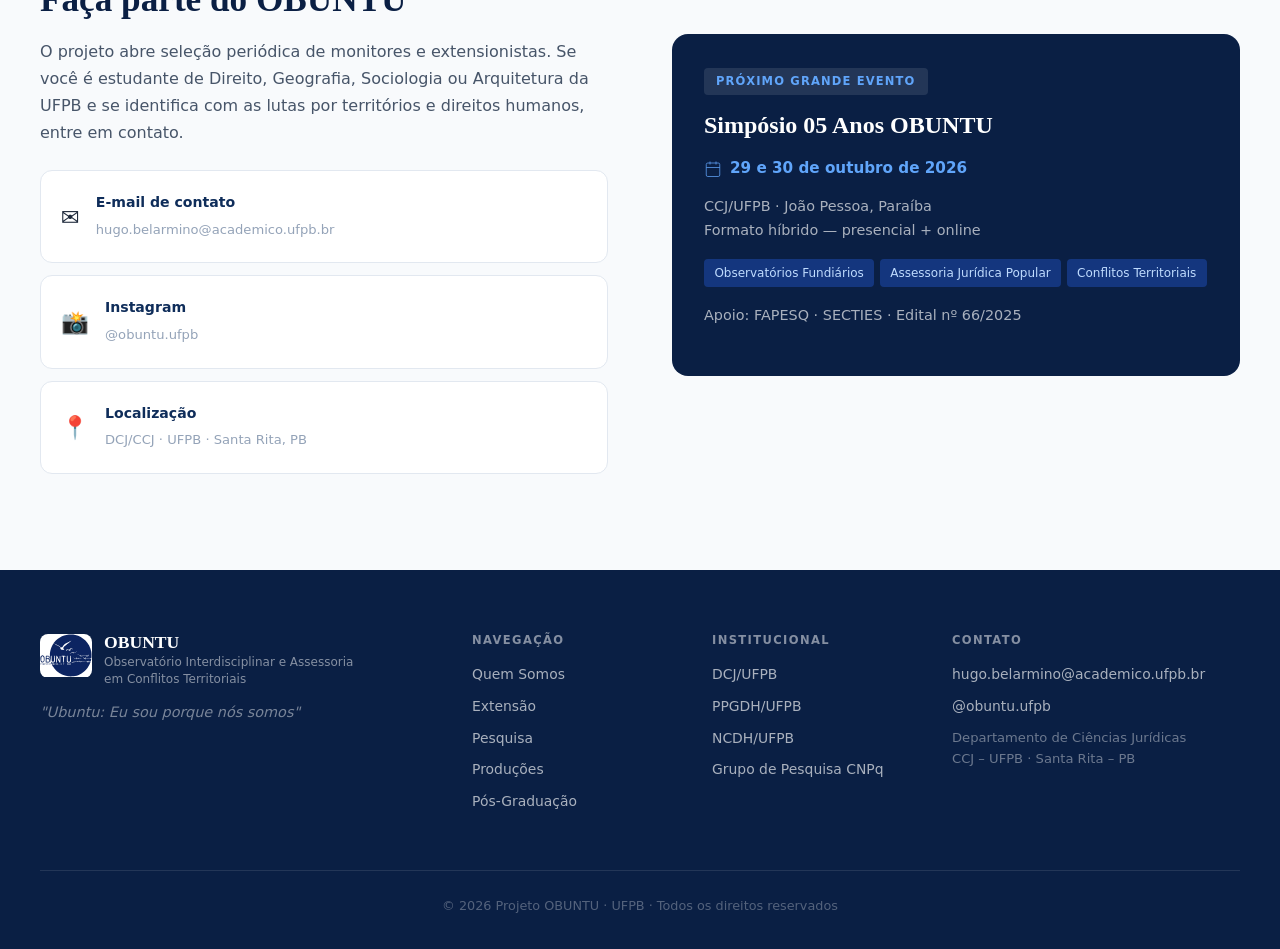
==== commit d99c54a7: "Refactor site applying Karpathy simplicity principles - Remove Google Fonts (3 requests eliminated, " ====
--- a/index.html
+++ b/index.html
@@ -4,17 +4,9 @@
   <meta charset="UTF-8" />
   <meta name="viewport" content="width=device-width, initial-scale=1.0" />
   <title>OBUNTU — Observatório Interdisciplinar e Assessoria em Conflitos Territoriais</title>
-  <link rel="preconnect" href="https://fonts.googleapis.com" />
-  <link rel="preconnect" href="https://fonts.gstatic.com" crossorigin />
-  <link href="https://fonts.googleapis.com/css2?family=Playfair+Display:ital,wght@0,400;0,700;1,400&family=Inter:wght@300;400;500;600;700&display=swap" rel="stylesheet" />
   <link rel="stylesheet" href="styles.css" />
-  <style>
-    /* ── progress bar ── */
-    #progress-bar{position:fixed;top:0;left:0;height:3px;background:linear-gradient(90deg,#3b82f6,#60a5fa);z-index:2000;width:0%;transition:width .1s linear;border-radius:0 2px 2px 0;}
-  </style>
 </head>
 <body>
-<div id="progress-bar"></div>
 
   <!-- ===== NAVIGATION ===== -->
   <header id="header">
@@ -41,28 +33,6 @@
 
   <!-- ===== HERO ===== -->
   <section id="inicio" class="hero">
-    <div class="hero-overlay"></div>
-    <!-- Orbs decorativos -->
-    <div class="hero-orb orb1"></div>
-    <div class="hero-orb orb2"></div>
-    <div class="hero-orb orb3"></div>
-    <!-- Rede de pontos SVG -->
-    <svg class="hero-dots" viewBox="0 0 800 600" xmlns="http://www.w3.org/2000/svg" aria-hidden="true">
-      <g fill="rgba(255,255,255,0.07)">
-        <circle cx="100" cy="150" r="2"/><circle cx="250" cy="80" r="1.5"/><circle cx="400" cy="200" r="2.5"/>
-        <circle cx="600" cy="100" r="2"/><circle cx="700" cy="300" r="1.5"/><circle cx="150" cy="400" r="2"/>
-        <circle cx="500" cy="450" r="2.5"/><circle cx="750" cy="500" r="1.5"/><circle cx="350" cy="500" r="2"/>
-        <circle cx="50"  cy="550" r="1.5"/><circle cx="650" cy="400" r="2"/>
-      </g>
-      <g stroke="rgba(255,255,255,0.04)" stroke-width="1" fill="none">
-        <line x1="100" y1="150" x2="250" y2="80"/><line x1="250" y1="80" x2="400" y2="200"/>
-        <line x1="400" y1="200" x2="600" y2="100"/><line x1="600" y1="100" x2="700" y2="300"/>
-        <line x1="700" y1="300" x2="500" y2="450"/><line x1="500" y1="450" x2="350" y2="500"/>
-        <line x1="350" y1="500" x2="150" y2="400"/><line x1="150" y1="400" x2="100" y2="150"/>
-        <line x1="250" y1="80"  x2="600" y2="100"/><line x1="150" y1="400" x2="500" y2="450"/>
-      </g>
-    </svg>
-
     <div class="hero-content hero-two-col">
 
       <!-- Coluna esquerda: logo grande -->
@@ -92,26 +62,7 @@
       </div>
 
     </div>
-    <div class="hero-scroll-hint">
-      <span>Role para explorar</span>
-      <svg viewBox="0 0 24 24" fill="none" stroke="currentColor"><path stroke-linecap="round" stroke-linejoin="round" stroke-width="2" d="M19 9l-7 7-7-7"/></svg>
-    </div>
   </section>
-
-  <!-- ===== FAIXA INSTITUCIONAL ===== -->
-  <div class="institutional-bar">
-    <div class="bar-inner">
-      <span>UFPB</span>
-      <span class="sep">·</span>
-      <span>Departamento de Ciências Jurídicas</span>
-      <span class="sep">·</span>
-      <span>PPGDH</span>
-      <span class="sep">·</span>
-      <span>NCDH</span>
-      <span class="sep">·</span>
-      <span>@obuntu.ufpb</span>
-    </div>
-  </div>
 
   <!-- ===== 1. QUEM SOMOS ===== -->
   <section id="quem-somos" class="section section-light">
--- a/styles.css
+++ b/styles.css
@@ -1,663 +1,384 @@
-/* ===== RESET & BASE ===== */
+/* === RESET & BASE === */
 *, *::before, *::after { box-sizing: border-box; margin: 0; padding: 0; }
 
 :root {
-  --blue-900: #0a1f44;
-  --blue-800: #0f2d5a;
-  --blue-700: #1a3c7a;
-  --blue-600: #1e4fa8;
-  --blue-500: #2563eb;
-  --blue-400: #3b82f6;
-  --blue-300: #60a5fa;
-  --blue-100: #dbeafe;
-  --blue-50:  #eff6ff;
-  --white:    #ffffff;
-  --gray-50:  #f8fafc;
-  --gray-100: #f1f5f9;
-  --gray-200: #e2e8f0;
-  --gray-400: #94a3b8;
-  --gray-600: #475569;
-  --gray-800: #1e293b;
-  --nav-h: 70px;
-  --radius: 12px;
-  --shadow: 0 4px 24px rgba(10,31,68,.12);
-  --shadow-lg: 0 8px 48px rgba(10,31,68,.18);
-}
-
-html { scroll-behavior: smooth; font-size: 16px; }
+  --navy:    #0a1f44;
+  --blue:    #2563eb;
+  --sky:     #60a5fa;
+  --text:    #1e293b;
+  --muted:   #475569;
+  --border:  #e2e8f0;
+  --surface: #f8fafc;
+  --radius:  12px;
+  --nav-h:   70px;
+  --shadow:  0 4px 24px rgba(10,31,68,.12);
+}
+
+html { scroll-behavior: smooth; }
 
 body {
-  font-family: 'Inter', sans-serif;
-  color: var(--gray-800);
-  background: var(--white);
+  font-family: system-ui, -apple-system, "Segoe UI", sans-serif;
+  color: var(--text);
+  background: #fff;
   line-height: 1.7;
 }
 
-/* ===== TYPOGRAPHY ===== */
-h1, h2, h3, h4 { font-family: 'Playfair Display', serif; line-height: 1.2; }
+h1, h2, h3, h4 { font-family: Georgia, serif; line-height: 1.2; }
 h1 { font-size: clamp(2.8rem, 7vw, 5.5rem); }
 h2 { font-size: clamp(1.8rem, 4vw, 2.8rem); }
 h3 { font-size: clamp(1.1rem, 2.5vw, 1.4rem); }
-h4 { font-size: 1.05rem; font-family: 'Inter', sans-serif; font-weight: 600; }
-p  { font-size: 1rem; color: var(--gray-600); }
-
-a { text-decoration: none; color: inherit; }
-
-/* ===== NAVIGATION ===== */
+h4 { font-size: 1.05rem; font-family: inherit; font-weight: 600; }
+p  { font-size: 1rem; color: var(--muted); }
+a  { text-decoration: none; color: inherit; }
+
+/* === NAVIGATION === */
 #header {
   position: fixed; top: 0; left: 0; right: 0; z-index: 1000;
   height: var(--nav-h);
   background: rgba(10,31,68,.96);
-  backdrop-filter: blur(12px);
+  backdrop-filter: blur(8px);
   border-bottom: 1px solid rgba(255,255,255,.08);
   transition: box-shadow .3s;
 }
 #header.scrolled { box-shadow: 0 2px 20px rgba(10,31,68,.3); }
 
 .nav-container {
-  max-width: 1200px; margin: 0 auto;
-  height: 100%;
+  max-width: 1200px; margin: 0 auto; height: 100%;
   display: flex; align-items: center; justify-content: space-between;
-  padding: 0 2rem;
-  gap: 1rem;
+  padding: 0 2rem; gap: 1rem;
 }
 
 .logo-link { display: flex; align-items: center; gap: .75rem; }
-.logo-badge {
-  width: 38px; height: 38px; border-radius: 8px;
-  background: var(--blue-500);
-  display: flex; align-items: center; justify-content: center;
-  color: white; font-family: 'Playfair Display', serif;
-  font-size: 1.3rem; font-weight: 700; flex-shrink: 0;
-}
-.logo-badge.sm { width: 32px; height: 32px; font-size: 1.1rem; }
 .logo-img {
-  height: 48px; width: 58px; flex-shrink: 0; object-fit: contain;
-  border-radius: 10px; overflow: hidden;
+  height: 48px; width: 58px; flex-shrink: 0;
+  object-fit: contain; border-radius: 10px;
 }
 .logo-img.sm { height: 44px; width: 52px; border-radius: 8px; }
 .logo-text { display: flex; flex-direction: column; }
-.logo-title { color: white; font-family: 'Playfair Display', serif; font-size: 1.2rem; font-weight: 700; line-height: 1; }
-.logo-sub   { color: var(--blue-300); font-size: .65rem; letter-spacing: .08em; text-transform: uppercase; }
+.logo-title { color: white; font-family: Georgia, serif; font-size: 1.2rem; font-weight: 700; line-height: 1; }
+.logo-sub   { color: var(--sky); font-size: .65rem; letter-spacing: .08em; text-transform: uppercase; }
 
 #main-nav { display: flex; gap: .25rem; align-items: center; }
 .nav-link {
-  color: rgba(255,255,255,.75);
-  font-size: .875rem; font-weight: 500;
-  padding: .5rem .85rem;
-  border-radius: 6px;
-  transition: background .2s, color .2s;
-  white-space: nowrap;
-}
-.nav-link:hover, .nav-link.active {
-  background: rgba(255,255,255,.1);
-  color: white;
-}
+  color: rgba(255,255,255,.75); font-size: .875rem; font-weight: 500;
+  padding: .5rem .85rem; border-radius: 6px;
+  transition: background .2s, color .2s; white-space: nowrap;
+}
+.nav-link:hover, .nav-link.active { background: rgba(255,255,255,.1); color: white; }
 
 #menu-toggle {
   display: none; flex-direction: column; gap: 5px;
   background: none; border: none; cursor: pointer; padding: .5rem;
 }
-#menu-toggle span {
-  display: block; width: 22px; height: 2px;
-  background: white; border-radius: 2px; transition: .3s;
-}
-
-/* ===== HERO ===== */
+#menu-toggle span { display: block; width: 22px; height: 2px; background: white; border-radius: 2px; }
+
+/* === HERO === */
 .hero {
   position: relative;
   min-height: 100vh;
   display: flex; align-items: center; justify-content: center;
-  background: linear-gradient(135deg, var(--blue-900) 0%, var(--blue-800) 40%, var(--blue-700) 100%);
+  background: linear-gradient(135deg, var(--navy) 0%, #0f2d5a 50%, #1a3c7a 100%);
   padding: var(--nav-h) 2rem 4rem;
-  overflow: hidden;
-}
-.hero-overlay {
-  position: absolute; inset: 0;
-  background: radial-gradient(ellipse at 60% 40%, rgba(37,99,235,.25) 0%, transparent 65%),
-              radial-gradient(ellipse at 20% 80%, rgba(14,23,68,.4) 0%, transparent 60%);
-}
-/* orbs animados */
-.hero-orb {
-  position: absolute; border-radius: 50%;
-  filter: blur(60px); pointer-events: none; animation: float 8s ease-in-out infinite;
-}
-.orb1 { width: 500px; height: 500px; background: rgba(37,99,235,.18); top:-120px; right:-100px; animation-delay:0s; }
-.orb2 { width: 350px; height: 350px; background: rgba(96,165,250,.12); bottom:0; left:-80px;   animation-delay:3s; }
-.orb3 { width: 250px; height: 250px; background: rgba(14,23,68,.3);  top:40%;  left:30%;       animation-delay:5s; }
-@keyframes float {
-  0%,100% { transform: translateY(0) scale(1); }
-  50%      { transform: translateY(-24px) scale(1.04); }
-}
-/* rede de pontos SVG */
-.hero-dots { position:absolute; inset:0; width:100%; height:100%; pointer-events:none; }
-
-/* ── Hero two-column layout ── */
+}
+
 .hero-two-col {
-  display: flex;
-  align-items: center;
+  display: flex; align-items: center;
   gap: clamp(2rem, 6vw, 6rem);
   padding: 0 clamp(1.5rem, 5vw, 4rem);
-}
-.hero-logo-col {
-  flex: 0 0 auto;
-  display: flex;
-  align-items: center;
-  justify-content: center;
-}
+  position: relative; z-index: 1;
+}
+.hero-logo-col { flex: 0 0 auto; display: flex; align-items: center; }
 .hero-logo-wrap {
-  border-radius: 24px;
-  overflow: hidden;
+  border-radius: 24px; overflow: hidden;
   box-shadow: 0 8px 40px rgba(0,0,0,.35);
-  animation: heroIn 1.1s ease both, logoPulse 6s ease-in-out 1.5s infinite;
+  animation: logoPulse 6s ease-in-out 1s infinite;
 }
 @keyframes logoPulse {
   0%,100% { box-shadow: 0 8px 40px rgba(0,0,0,.35); transform: translateY(0); }
   50%      { box-shadow: 0 18px 60px rgba(0,0,0,.4); transform: translateY(-6px); }
 }
-.hero-logo-img {
-  display: block;
-  width: clamp(200px, 28vw, 380px);
-  height: auto;
-}
-.hero-text-col {
-  flex: 1;
-  text-align: left;
-}
+.hero-logo-img { display: block; width: clamp(200px, 28vw, 380px); height: auto; }
+
+.hero-text-col { flex: 1; }
 .hero-text-col .hero-stats { justify-content: flex-start; }
 .hero-text-col .hero-links  { justify-content: flex-start; }
 
-.hero-content {
-  position: relative; z-index: 1;
-  text-align: center;
-  max-width: 820px;
-  animation: heroIn .9s ease both;
-}
-@keyframes heroIn {
-  from { opacity:0; transform: translateY(28px); }
-  to   { opacity:1; transform: translateY(0); }
-}
 .hero-badge {
   display: inline-block;
-  background: rgba(255,255,255,.12);
-  color: var(--blue-200, #bfdbfe);
-  font-size: .8rem; font-weight: 600; letter-spacing: .1em;
-  text-transform: uppercase;
-  padding: .4rem 1rem;
-  border-radius: 100px;
-  border: 1px solid rgba(255,255,255,.2);
-  margin-bottom: 1.5rem;
-}
-.hero-title {
-  color: white;
-  letter-spacing: .05em;
-  text-shadow: 0 4px 24px rgba(0,0,0,.2);
-  margin-bottom: .5rem;
-}
+  background: rgba(255,255,255,.12); color: #bfdbfe;
+  font-size: .8rem; font-weight: 600; letter-spacing: .1em; text-transform: uppercase;
+  padding: .4rem 1rem; border-radius: 100px;
+  border: 1px solid rgba(255,255,255,.2); margin-bottom: 1.5rem;
+}
+.hero-title { color: white; letter-spacing: .05em; margin-bottom: .5rem; }
 .hero-subtitle {
   color: rgba(255,255,255,.85);
-  font-size: clamp(1rem, 2.5vw, 1.35rem);
-  font-weight: 300;
-  line-height: 1.5;
-  margin-bottom: 1.5rem;
+  font-size: clamp(1rem, 2.5vw, 1.35rem); font-weight: 300;
+  line-height: 1.5; margin-bottom: 1.5rem;
 }
 .hero-quote {
-  color: var(--blue-200, #bfdbfe);
-  font-family: 'Playfair Display', serif;
-  font-style: italic;
-  font-size: clamp(1rem, 2vw, 1.2rem);
-  margin-bottom: 2.5rem;
+  color: #bfdbfe; font-family: Georgia, serif; font-style: italic;
+  font-size: clamp(1rem, 2vw, 1.2rem); margin-bottom: 2.5rem;
 }
 .hero-quote em { font-style: normal; font-weight: 700; }
-/* estatísticas no hero */
-.hero-stats {
-  display: flex; align-items: center; justify-content: center;
-  gap: 1.5rem; margin-bottom: 2rem; flex-wrap: wrap;
-}
+
+.hero-stats { display: flex; align-items: center; gap: 1.5rem; margin-bottom: 2rem; flex-wrap: wrap; }
 .hero-stat { text-align: center; }
-.hero-stat strong {
-  display: block;
-  font-family: 'Playfair Display', serif;
-  font-size: 2rem; color: white; line-height: 1;
-}
+.hero-stat strong { display: block; font-family: Georgia, serif; font-size: 2rem; color: white; line-height: 1; }
 .hero-stat span { font-size: .78rem; color: rgba(255,255,255,.55); letter-spacing: .05em; text-transform: uppercase; }
 .hero-stat-sep { width: 1px; height: 40px; background: rgba(255,255,255,.2); }
 
-.hero-links { display: flex; gap: 1rem; justify-content: center; flex-wrap: wrap; }
+.hero-links { display: flex; gap: 1rem; flex-wrap: wrap; }
 
 .btn {
   display: inline-flex; align-items: center;
-  padding: .8rem 2rem;
-  border-radius: 8px;
+  padding: .8rem 2rem; border-radius: 8px;
   font-size: .95rem; font-weight: 600;
   transition: transform .2s, box-shadow .2s, background .2s;
 }
 .btn:hover { transform: translateY(-2px); }
-.btn-primary {
-  background: var(--blue-500); color: white;
-  box-shadow: 0 4px 20px rgba(37,99,235,.4);
-}
-.btn-primary:hover { background: var(--blue-400); box-shadow: 0 6px 28px rgba(37,99,235,.5); }
-.btn-outline {
-  background: transparent; color: white;
-  border: 2px solid rgba(255,255,255,.4);
-}
+.btn-primary { background: var(--blue); color: white; box-shadow: 0 4px 20px rgba(37,99,235,.4); }
+.btn-primary:hover { background: var(--sky); box-shadow: 0 6px 28px rgba(37,99,235,.5); }
+.btn-outline { background: transparent; color: white; border: 2px solid rgba(255,255,255,.4); }
 .btn-outline:hover { background: rgba(255,255,255,.1); border-color: white; }
 
-.hero-scroll-hint {
-  position: absolute; bottom: 2rem; left: 50%; transform: translateX(-50%);
-  color: rgba(255,255,255,.5);
-  font-size: .8rem; letter-spacing: .05em;
-  display: flex; flex-direction: column; align-items: center; gap: .3rem;
-  animation: bounce 2s infinite;
-}
-.hero-scroll-hint svg { width: 18px; height: 18px; }
-@keyframes bounce {
-  0%, 100% { transform: translateX(-50%) translateY(0); }
-  50%       { transform: translateX(-50%) translateY(6px); }
-}
-
-/* ===== INSTITUTIONAL BAR ===== */
-.institutional-bar {
-  background: var(--blue-50);
-  border-bottom: 1px solid var(--blue-100);
-  padding: .75rem 2rem;
-  overflow: hidden;
-}
-.bar-inner {
-  max-width: 1200px; margin: 0 auto;
-  display: flex; align-items: center; justify-content: center;
-  gap: .75rem; flex-wrap: wrap;
-  color: var(--blue-700); font-size: .8rem; font-weight: 500;
-  letter-spacing: .05em; text-transform: uppercase;
-}
-.bar-inner .sep { color: var(--blue-300); }
-
-/* ===== SECTIONS ===== */
+/* === SECTIONS === */
 .section { padding: 6rem 2rem; }
-.section-light { background: var(--gray-50); }
-.section-dark  { background: var(--blue-900); color: white; }
-.section-blue  { background: linear-gradient(135deg, var(--blue-800) 0%, var(--blue-700) 100%); color: white; }
+.section-light { background: var(--surface); }
+.section-dark  { background: var(--navy); color: white; }
+.section-blue  { background: linear-gradient(135deg, #0f2d5a 0%, #1a3c7a 100%); color: white; }
+.section-cta   { background: var(--surface); border-top: 1px solid var(--border); }
 
 .container { max-width: 1200px; margin: 0 auto; }
 
-.section-header {
-  text-align: center;
-  margin-bottom: 3rem;
-}
+.section-header { text-align: center; margin-bottom: 3rem; }
 .section-tag {
-  display: inline-block;
-  font-size: .75rem; font-weight: 700; letter-spacing: .15em;
-  text-transform: uppercase;
-  color: var(--blue-500);
-  background: var(--blue-50);
-  padding: .3rem .8rem; border-radius: 100px;
-  margin-bottom: .75rem;
-}
-.section-tag.light {
-  color: var(--blue-300);
-  background: rgba(255,255,255,.1);
-}
-.section-title { color: var(--blue-900); margin-bottom: .5rem; }
+  display: inline-block; font-size: .75rem; font-weight: 700; letter-spacing: .15em;
+  text-transform: uppercase; color: var(--blue); background: #eff6ff;
+  padding: .3rem .8rem; border-radius: 100px; margin-bottom: .75rem;
+}
+.section-tag.light { color: var(--sky); background: rgba(255,255,255,.1); }
+.section-title { color: var(--navy); margin-bottom: .5rem; }
 .section-title.light { color: white; }
 .section-divider {
-  width: 60px; height: 4px;
-  background: var(--blue-500);
-  border-radius: 2px;
-  margin: .75rem auto 0;
-}
-.section-divider.light { background: var(--blue-300); }
+  width: 60px; height: 4px; background: var(--blue);
+  border-radius: 2px; margin: .75rem auto 0;
+}
+.section-divider.light { background: var(--sky); }
 .section-intro {
   max-width: 720px; margin: 0 auto 3rem;
-  font-size: 1.1rem; text-align: center;
-  color: var(--gray-600);
+  font-size: 1.1rem; text-align: center; color: var(--muted);
 }
 .section-intro.light { color: rgba(255,255,255,.8); }
 .section-intro strong { color: white; }
 
-/* ===== TWO COL ===== */
+/* === SHARED CARD BASE === */
+.info-card, .team-card, .senti-card, .project-item,
+.connect-item, .line-item, .cta-contact-item {
+  background: white; border: 1px solid var(--border);
+  border-radius: var(--radius); padding: 1.25rem;
+  transition: box-shadow .2s;
+}
+.info-card:hover, .team-card:hover, .senti-card:hover,
+.project-item:hover, .connect-item:hover, .cta-contact-item:hover {
+  box-shadow: var(--shadow);
+}
+
+/* === QUEM SOMOS === */
 .two-col {
-  display: grid;
-  grid-template-columns: 1fr 1fr;
-  gap: 4rem;
-  align-items: start;
-  margin-bottom: 4rem;
+  display: grid; grid-template-columns: 1fr 1fr;
+  gap: 4rem; align-items: start; margin-bottom: 4rem;
 }
 .col-text p { margin-bottom: 1rem; }
-.lead {
-  font-size: 1.1rem !important;
-  color: var(--gray-800) !important;
-  font-weight: 400;
-}
-.lead strong { color: var(--blue-700); }
+.lead { font-size: 1.1rem !important; color: var(--text) !important; font-weight: 400; }
+.lead strong { color: #1a3c7a; }
 
 .pullquote {
-  border-left: 4px solid var(--blue-500);
-  padding: 1rem 1.5rem;
-  margin: 1.5rem 0;
-  background: var(--blue-50);
+  border-left: 4px solid var(--blue); padding: 1rem 1.5rem;
+  margin: 1.5rem 0; background: #eff6ff;
   border-radius: 0 8px 8px 0;
-  font-family: 'Playfair Display', serif;
-  font-style: italic;
-  font-size: 1.05rem;
-  color: var(--blue-800);
+  font-family: Georgia, serif; font-style: italic;
+  font-size: 1.05rem; color: #0f2d5a;
 }
 .pullquote cite {
-  display: block;
-  font-style: normal; font-size: .85rem;
-  font-family: 'Inter', sans-serif;
-  color: var(--blue-600);
-  margin-top: .5rem;
-  font-weight: 600;
+  display: block; font-style: normal; font-size: .85rem;
+  font-family: inherit; color: var(--blue); margin-top: .5rem; font-weight: 600;
 }
 
 .col-cards { display: flex; flex-direction: column; gap: 1rem; }
-.info-card {
-  background: white;
-  border: 1px solid var(--gray-200);
-  border-radius: var(--radius);
-  padding: 1.5rem;
-  transition: box-shadow .2s, transform .2s;
-}
-.info-card:hover { box-shadow: var(--shadow); transform: translateY(-2px); }
+.info-card { padding: 1.5rem; }
 .card-icon { font-size: 1.5rem; margin-bottom: .5rem; }
-.info-card h3 { font-size: 1rem; font-family: 'Inter', sans-serif; font-weight: 700; color: var(--blue-800); margin-bottom: .4rem; }
+.info-card h3 { font-size: 1rem; font-family: inherit; font-weight: 700; color: #0f2d5a; margin-bottom: .4rem; }
 .info-card p  { font-size: .9rem; margin: 0; }
 
-/* ===== TEAM ===== */
+/* === TEAM === */
 .team-section { margin-bottom: 3rem; }
 .subsection-title {
-  font-size: 1.4rem;
-  color: var(--blue-900);
-  margin-bottom: 1.5rem;
-  padding-bottom: .5rem;
-  border-bottom: 2px solid var(--blue-100);
+  font-size: 1.4rem; color: var(--navy); margin-bottom: 1.5rem;
+  padding-bottom: .5rem; border-bottom: 2px solid #dbeafe;
 }
 .team-grid {
-  display: grid;
-  grid-template-columns: repeat(auto-fill, minmax(200px, 1fr));
-  gap: 1rem;
-  margin-bottom: 1rem;
-}
-.team-card {
-  background: white;
-  border: 1px solid var(--gray-200);
-  border-radius: var(--radius);
-  padding: 1.25rem;
-  text-align: center;
-  transition: box-shadow .2s;
-}
-.team-card:hover { box-shadow: var(--shadow); }
-.team-card.featured {
-  border-color: var(--blue-300);
-  background: var(--blue-50);
-  grid-column: span 2;
-}
+  display: grid; grid-template-columns: repeat(auto-fill, minmax(200px, 1fr));
+  gap: 1rem; margin-bottom: 1rem;
+}
+.team-card { text-align: center; }
+.team-card.featured { border-color: var(--sky); background: #eff6ff; grid-column: span 2; }
 .team-avatar {
-  width: 52px; height: 52px;
-  border-radius: 50%;
-  background: var(--blue-700);
-  color: white; font-weight: 700; font-size: .9rem;
+  width: 52px; height: 52px; border-radius: 50%;
+  background: #1a3c7a; color: white; font-weight: 700; font-size: .9rem;
   display: flex; align-items: center; justify-content: center;
   margin: 0 auto .75rem;
 }
-.team-card.featured .team-avatar { width: 60px; height: 60px; background: var(--blue-600); font-size: 1rem; }
-.team-card h4 { font-size: .9rem; font-family: 'Inter', sans-serif; font-weight: 700; color: var(--blue-900); margin-bottom: .2rem; }
+.team-card.featured .team-avatar { width: 60px; height: 60px; background: var(--blue); font-size: 1rem; }
+.team-card h4 { font-size: .9rem; font-family: inherit; font-weight: 700; color: var(--navy); margin-bottom: .2rem; }
 .team-role {
-  display: inline-block;
-  font-size: .72rem; font-weight: 600;
-  color: var(--blue-600);
-  background: var(--blue-50);
-  border: 1px solid var(--blue-100);
+  display: inline-block; font-size: .72rem; font-weight: 600;
+  color: var(--blue); background: #eff6ff; border: 1px solid #dbeafe;
   padding: .15rem .5rem; border-radius: 4px;
-  text-transform: uppercase; letter-spacing: .05em;
-  margin-bottom: .5rem;
+  text-transform: uppercase; letter-spacing: .05em; margin-bottom: .5rem;
 }
 .team-card p { font-size: .8rem; }
-.team-note { font-size: .85rem; color: var(--gray-400); font-style: italic; }
-
-/* ===== PARTNERS ===== */
-.partners-section { }
+.team-note { font-size: .85rem; color: #94a3b8; font-style: italic; }
+
+/* === PARTNERS === */
 .partners-grid { display: flex; flex-wrap: wrap; gap: .5rem; }
 .partner-tag {
-  background: white;
-  border: 1px solid var(--blue-200);
-  color: var(--blue-700);
-  padding: .35rem .9rem;
-  border-radius: 100px;
+  background: white; border: 1px solid #bfdbfe; color: #1a3c7a;
+  padding: .35rem .9rem; border-radius: 100px;
   font-size: .82rem; font-weight: 600;
   transition: background .2s, color .2s;
 }
-.partner-tag:hover { background: var(--blue-600); color: white; border-color: var(--blue-600); }
-
-/* ===== EIXOS (EXTENSÃO) ===== */
-.eixos-grid {
-  display: grid;
-  grid-template-columns: repeat(3, 1fr);
-  gap: 1.5rem;
-  margin-bottom: 3rem;
-}
+.partner-tag:hover { background: var(--blue); color: white; border-color: var(--blue); }
+
+/* === EIXOS (EXTENSÃO) === */
+.eixos-grid { display: grid; grid-template-columns: repeat(3, 1fr); gap: 1.5rem; margin-bottom: 3rem; }
 .eixo-card {
-  background: rgba(255,255,255,.06);
-  border: 1px solid rgba(255,255,255,.12);
-  border-radius: var(--radius);
-  padding: 1.75rem;
-  transition: background .2s;
-}
-.eixo-card:hover { background: rgba(255,255,255,.10); }
-.eixo-number {
-  font-size: 3rem; font-family: 'Playfair Display', serif;
-  font-weight: 700; color: var(--blue-400);
-  opacity: .4; line-height: 1;
-  margin-bottom: .5rem;
-}
+  background: rgba(255,255,255,.06); border: 1px solid rgba(255,255,255,.12);
+  border-radius: var(--radius); padding: 1.75rem; transition: background .2s;
+}
+.eixo-card:hover { background: rgba(255,255,255,.1); }
+.eixo-number { font-size: 3rem; font-family: Georgia, serif; font-weight: 700; color: var(--sky); opacity: .4; line-height: 1; margin-bottom: .5rem; }
 .eixo-header { margin-bottom: .75rem; }
 .eixo-header h3 { color: white; font-size: 1.1rem; margin-bottom: .1rem; }
-.eixo-location { font-size: .8rem; color: var(--blue-300); font-weight: 500; }
+.eixo-location { font-size: .8rem; color: var(--sky); font-weight: 500; }
 .eixo-card p { color: rgba(255,255,255,.75); font-size: .92rem; margin-bottom: 1rem; }
-.eixo-list {
-  list-style: none; padding: 0;
-  margin-bottom: 1rem;
-}
+.eixo-list { list-style: none; padding: 0; margin-bottom: 1rem; }
 .eixo-list li {
   font-size: .85rem; color: rgba(255,255,255,.65);
-  padding: .25rem 0 .25rem 1.1rem;
-  position: relative;
+  padding: .25rem 0 .25rem 1.1rem; position: relative;
   border-bottom: 1px solid rgba(255,255,255,.06);
 }
-.eixo-list li::before {
-  content: '→';
-  position: absolute; left: 0;
-  color: var(--blue-400);
-}
-.eixo-partners {
-  display: flex; flex-wrap: wrap; gap: .35rem;
-  margin-top: 1rem;
-}
+.eixo-list li::before { content: '→'; position: absolute; left: 0; color: var(--sky); }
+.eixo-partners { display: flex; flex-wrap: wrap; gap: .35rem; margin-top: 1rem; }
 .eixo-partners span {
-  background: rgba(37,99,235,.3);
-  color: var(--blue-200, #bfdbfe);
-  padding: .2rem .6rem; border-radius: 4px;
-  font-size: .72rem; font-weight: 600;
-}
-
-/* ===== METHODOLOGY ===== */
+  background: rgba(37,99,235,.3); color: #bfdbfe;
+  padding: .2rem .6rem; border-radius: 4px; font-size: .72rem; font-weight: 600;
+}
+
+/* === METHODOLOGY === */
 .methodology-bar {
-  background: rgba(255,255,255,.05);
-  border: 1px solid rgba(255,255,255,.1);
-  border-radius: var(--radius);
-  padding: 2rem;
-  margin-bottom: 2.5rem;
-  text-align: center;
+  background: rgba(255,255,255,.05); border: 1px solid rgba(255,255,255,.1);
+  border-radius: var(--radius); padding: 2rem; margin-bottom: 2.5rem; text-align: center;
 }
 .meth-title { color: white; font-size: 1.2rem; margin-bottom: 1.5rem; }
-.meth-steps {
-  display: flex; align-items: center; justify-content: center;
-  gap: 1.5rem; flex-wrap: wrap;
-  margin-bottom: 1.5rem;
-}
+.meth-steps { display: flex; align-items: center; justify-content: center; gap: 1.5rem; flex-wrap: wrap; margin-bottom: 1.5rem; }
 .meth-step {
-  background: rgba(255,255,255,.07);
-  border-radius: var(--radius);
-  padding: 1.25rem;
-  width: 180px;
-  text-align: center;
+  background: rgba(255,255,255,.07); border-radius: var(--radius);
+  padding: 1.25rem; width: 180px; text-align: center;
 }
 .meth-num {
-  width: 40px; height: 40px;
-  border-radius: 50%;
-  background: var(--blue-500);
-  color: white; font-weight: 700;
-  display: flex; align-items: center; justify-content: center;
-  margin: 0 auto .75rem;
-  font-family: 'Playfair Display', serif;
-  font-size: 1.1rem;
+  width: 40px; height: 40px; border-radius: 50%; background: var(--blue);
+  color: white; font-weight: 700; font-family: Georgia, serif; font-size: 1.1rem;
+  display: flex; align-items: center; justify-content: center; margin: 0 auto .75rem;
 }
 .meth-step h4 { color: white; font-size: .95rem; margin-bottom: .3rem; }
 .meth-step p  { font-size: .8rem; color: rgba(255,255,255,.6); }
-.meth-arrow { color: var(--blue-400); font-size: 1.5rem; }
+.meth-arrow { color: var(--sky); font-size: 1.5rem; }
 .meth-note { font-size: .88rem; color: rgba(255,255,255,.6); font-style: italic; }
 .meth-note strong { color: white; font-style: normal; }
 
-/* ===== EVENTO ===== */
+/* === EVENTO === */
 .evento-destaque {
-  background: linear-gradient(135deg, var(--blue-600), var(--blue-500));
-  border-radius: var(--radius);
-  padding: 2rem;
-  text-align: center;
+  background: linear-gradient(135deg, var(--blue), var(--sky));
+  border-radius: var(--radius); padding: 2rem; text-align: center;
 }
 .evento-badge {
-  display: inline-block;
-  background: rgba(255,255,255,.2);
-  color: white;
-  font-size: .72rem; font-weight: 700; letter-spacing: .1em;
-  text-transform: uppercase;
-  padding: .25rem .75rem; border-radius: 4px;
-  margin-bottom: .75rem;
+  display: inline-block; background: rgba(255,255,255,.2); color: white;
+  font-size: .72rem; font-weight: 700; letter-spacing: .1em; text-transform: uppercase;
+  padding: .25rem .75rem; border-radius: 4px; margin-bottom: .75rem;
 }
 .evento-destaque h3 { color: white; font-size: 1.4rem; margin-bottom: .5rem; }
 .evento-destaque p  { color: rgba(255,255,255,.8); font-size: .95rem; margin-bottom: .5rem; }
-.evento-tags {
-  display: flex; flex-wrap: wrap; gap: .5rem; justify-content: center;
-  margin: 1rem 0;
-}
+.evento-tags { display: flex; flex-wrap: wrap; gap: .5rem; justify-content: center; margin: 1rem 0; }
 .evento-tags span {
-  background: rgba(255,255,255,.15);
-  color: white;
-  padding: .3rem .75rem; border-radius: 100px;
-  font-size: .78rem; font-weight: 500;
+  background: rgba(255,255,255,.15); color: white;
+  padding: .3rem .75rem; border-radius: 100px; font-size: .78rem; font-weight: 500;
 }
 .evento-apoio { font-size: .78rem; color: rgba(255,255,255,.55); margin: 0; }
 
-/* ===== RESEARCH (PESQUISA) ===== */
+/* === PESQUISA === */
 .research-grid {
-  display: grid;
-  grid-template-columns: 1fr 2fr;
-  gap: 2.5rem;
-  margin-bottom: 3rem;
-  align-items: start;
+  display: grid; grid-template-columns: 1fr 2fr;
+  gap: 2.5rem; margin-bottom: 3rem; align-items: start;
 }
 .research-card {
-  border-radius: var(--radius);
-  padding: 1.75rem;
-  background: white;
-  border: 1px solid var(--gray-200);
-  box-shadow: var(--shadow);
-}
-.research-card.primary {
-  background: var(--blue-900);
-  border-color: var(--blue-700);
-}
+  border-radius: var(--radius); padding: 1.75rem;
+  background: white; border: 1px solid var(--border); box-shadow: var(--shadow);
+}
+.research-card.primary { background: var(--navy); border-color: #1a3c7a; }
 .research-card.primary h3 { color: white; font-size: 1rem; margin-bottom: .25rem; }
 .research-card.primary .research-group-name {
-  color: var(--blue-300); font-style: italic; font-size: 1.05rem;
-  font-family: 'Playfair Display', serif;
-  margin-bottom: .5rem;
-}
-.research-card.primary p { color: var(--blue-300); font-size: .82rem; margin-bottom: .75rem; }
+  color: var(--sky); font-style: italic; font-size: 1.05rem;
+  font-family: Georgia, serif; margin-bottom: .5rem;
+}
+.research-card.primary p { color: var(--sky); font-size: .82rem; margin-bottom: .75rem; }
 .research-card.primary ul { list-style: none; padding: 0; }
 .research-card.primary li {
   color: rgba(255,255,255,.7); font-size: .87rem;
-  padding: .3rem 0 .3rem 1rem;
-  border-bottom: 1px solid rgba(255,255,255,.07);
-  position: relative;
-}
-.research-card.primary li::before { content: '·'; position: absolute; left: 0; color: var(--blue-400); font-size: 1.2rem; line-height: 1.2; }
-
-.research-themes h3 { font-size: 1.1rem; color: var(--blue-900); margin-bottom: 1rem; }
+  padding: .3rem 0 .3rem 1rem; border-bottom: 1px solid rgba(255,255,255,.07); position: relative;
+}
+.research-card.primary li::before { content: '·'; position: absolute; left: 0; color: var(--sky); font-size: 1.2rem; line-height: 1.2; }
+
+.research-themes h3 { font-size: 1.1rem; color: var(--navy); margin-bottom: 1rem; }
 .theme-list { display: flex; flex-direction: column; gap: 1rem; }
 .theme-item {
-  display: flex; gap: 1rem;
-  padding: 1rem;
-  background: white;
-  border: 1px solid var(--gray-200);
-  border-radius: 8px;
+  display: flex; gap: 1rem; padding: 1rem;
+  background: white; border: 1px solid var(--border); border-radius: 8px;
   transition: box-shadow .2s;
 }
 .theme-item:hover { box-shadow: var(--shadow); }
-.theme-dot {
-  width: 10px; height: 10px; border-radius: 50%;
-  background: var(--blue-500);
-  flex-shrink: 0; margin-top: .35rem;
-}
-.theme-item strong { display: block; color: var(--blue-800); font-size: .95rem; margin-bottom: .25rem; }
+.theme-dot { width: 10px; height: 10px; border-radius: 50%; background: var(--blue); flex-shrink: 0; margin-top: .35rem; }
+.theme-item strong { display: block; color: #0f2d5a; font-size: .95rem; margin-bottom: .25rem; }
 .theme-item p { font-size: .85rem; margin: 0; }
 
-/* ===== SENTIPENSAR ===== */
+/* === SENTIPENSAR === */
 .methodology-section { margin-bottom: 3rem; }
-.sentipensar-grid {
-  display: grid;
-  grid-template-columns: repeat(4, 1fr);
-  gap: 1rem;
-}
-.senti-card {
-  background: white;
-  border: 1px solid var(--gray-200);
-  border-radius: var(--radius);
-  padding: 1.5rem;
-  text-align: center;
-  transition: box-shadow .2s, transform .2s;
-}
-.senti-card:hover { box-shadow: var(--shadow); transform: translateY(-3px); }
+.sentipensar-grid { display: grid; grid-template-columns: repeat(4, 1fr); gap: 1rem; }
+.senti-card { text-align: center; padding: 1.5rem; }
 .senti-icon { font-size: 2rem; margin-bottom: .75rem; }
-.senti-card h4 { color: var(--blue-800); font-size: .95rem; margin-bottom: .5rem; }
+.senti-card h4 { color: #0f2d5a; font-size: .95rem; margin-bottom: .5rem; }
 .senti-card p  { font-size: .85rem; }
 
-/* ===== PROJECTS ===== */
-.research-projects { }
+/* === PROJECTS === */
 .projects-list { display: flex; flex-direction: column; gap: 1rem; }
-.project-item {
-  display: flex; gap: 1rem; align-items: flex-start;
-  background: white;
-  border: 1px solid var(--gray-200);
-  border-radius: var(--radius);
-  padding: 1.25rem;
-  transition: box-shadow .2s;
-}
-.project-item:hover { box-shadow: var(--shadow); }
+.project-item { display: flex; gap: 1rem; align-items: flex-start; }
 .project-type {
   display: inline-block; flex-shrink: 0;
   padding: .25rem .65rem; border-radius: 4px;
-  font-size: .72rem; font-weight: 700;
-  text-transform: uppercase; letter-spacing: .06em;
+  font-size: .72rem; font-weight: 700; text-transform: uppercase; letter-spacing: .06em;
 }
 .project-type.probex { background: #dcfce7; color: #166534; }
-.project-type.pibic   { background: #fef9c3; color: #854d0e; }
-.project-type.fapesq  { background: #ede9fe; color: #5b21b6; }
-.project-item strong { display: block; color: var(--blue-900); font-size: .95rem; margin-bottom: .25rem; }
+.project-type.pibic  { background: #fef9c3; color: #854d0e; }
+.project-type.fapesq { background: #ede9fe; color: #5b21b6; }
+.project-item strong { display: block; color: var(--navy); font-size: .95rem; margin-bottom: .25rem; }
 .project-item p { font-size: .87rem; margin: 0; }
 
-/* ===== DRIVE INTEGRATION ===== */
+/* === DRIVE === */
 .drive-section {
-  background: rgba(255,255,255,.07);
-  border: 1px solid rgba(255,255,255,.14);
-  border-radius: var(--radius);
-  padding: 1.75rem 2rem;
-  margin-bottom: 3rem;
-}
-.drive-header {
-  display: flex; align-items: center; gap: .75rem; margin-bottom: 1.25rem;
-}
+  background: rgba(255,255,255,.07); border: 1px solid rgba(255,255,255,.14);
+  border-radius: var(--radius); padding: 1.75rem 2rem; margin-bottom: 3rem;
+}
+.drive-header { display: flex; align-items: center; gap: .75rem; margin-bottom: 1.25rem; }
 .drive-icon { display: flex; align-items: center; flex-shrink: 0; }
 .drive-title { color: white; font-size: 1.05rem; font-weight: 600; flex: 1; margin: 0; }
 .drive-badge {
@@ -675,10 +396,7 @@
   animation: spin .8s linear infinite; margin: 0 auto 1rem;
 }
 .drive-placeholder { text-align: center; padding: 2rem; color: rgba(255,255,255,.5); }
-
-.drive-filters {
-  display: flex; flex-wrap: wrap; gap: .5rem; margin-bottom: 1.25rem;
-}
+.drive-filters { display: flex; flex-wrap: wrap; gap: .5rem; margin-bottom: 1.25rem; }
 .drive-filter {
   background: rgba(255,255,255,.1); color: rgba(255,255,255,.7);
   border: 1px solid rgba(255,255,255,.15); border-radius: 99px;
@@ -686,13 +404,8 @@
   transition: all .2s;
 }
 .drive-filter:hover  { background: rgba(255,255,255,.18); color: white; }
-.drive-filter.active { background: white; color: var(--blue-800); border-color: white; }
-
-.drive-grid {
-  display: flex;
-  flex-direction: column;
-  gap: .45rem;
-}
+.drive-filter.active { background: white; color: #0f2d5a; border-color: white; }
+.drive-grid { display: flex; flex-direction: column; gap: .45rem; }
 .drive-card {
   display: flex; flex-direction: row; align-items: center; gap: .85rem;
   background: rgba(255,255,255,.08); border: 1px solid rgba(255,255,255,.12);
@@ -705,10 +418,7 @@
 }
 .drive-card-icon  { font-size: 1.5rem; line-height: 1; flex-shrink: 0; }
 .drive-card-info  { flex: 1; min-width: 0; display: flex; flex-direction: column; gap: .18rem; }
-.drive-card-badge {
-  font-size: .63rem; font-weight: 700; letter-spacing: .06em; text-transform: uppercase;
-  color: var(--blue-300); white-space: nowrap;
-}
+.drive-card-badge { font-size: .63rem; font-weight: 700; letter-spacing: .06em; text-transform: uppercase; color: var(--sky); white-space: nowrap; }
 .drive-card-name  {
   font-size: .88rem; color: white; font-weight: 500; line-height: 1.4;
   display: -webkit-box; -webkit-line-clamp: 2; -webkit-box-orient: vertical; overflow: hidden;
@@ -716,303 +426,148 @@
 .drive-card-date  { font-size: .72rem; color: rgba(255,255,255,.45); }
 .drive-card-arrow { color: rgba(255,255,255,.28); flex-shrink: 0; font-size: 1.1rem; transition: color .2s; }
 .drive-card:hover .drive-card-arrow { color: rgba(255,255,255,.65); }
-
-.drive-not-configured {
-  color: rgba(255,255,255,.55); font-size: .88rem; text-align: center; padding: 1.5rem;
-}
-.drive-not-configured a { color: var(--blue-300); }
+.drive-not-configured { color: rgba(255,255,255,.55); font-size: .88rem; text-align: center; padding: 1.5rem; }
+.drive-not-configured a { color: var(--sky); }
 .drive-error { color: rgba(255,255,255,.5); text-align: center; padding: 1rem; font-size: .9rem; }
 
-/* ===== PRODUÇÕES ===== */
+/* === PRODUÇÕES === */
 .prod-categories { display: flex; flex-direction: column; gap: 3rem; }
-.prod-category { }
 .prod-cat-title {
-  color: white;
-  font-family: 'Inter', sans-serif;
-  font-size: 1rem; font-weight: 700;
+  color: white; font-family: inherit; font-size: 1rem; font-weight: 700;
   text-transform: uppercase; letter-spacing: .08em;
   display: flex; align-items: center; gap: .5rem;
-  padding-bottom: .75rem;
-  border-bottom: 1px solid rgba(255,255,255,.15);
-  margin-bottom: 1.25rem;
-}
-.prod-cat-icon { font-size: 1.2rem; }
-.prod-items {
-  display: grid;
-  grid-template-columns: repeat(auto-fill, minmax(280px, 1fr));
-  gap: 1rem;
-}
+  padding-bottom: .75rem; border-bottom: 1px solid rgba(255,255,255,.15); margin-bottom: 1.25rem;
+}
+.prod-items { display: grid; grid-template-columns: repeat(auto-fill, minmax(280px, 1fr)); gap: 1rem; }
 .prod-item {
-  background: rgba(255,255,255,.07);
-  border: 1px solid rgba(255,255,255,.1);
-  border-radius: var(--radius);
-  padding: 1.5rem;
-  transition: background .2s;
+  background: rgba(255,255,255,.07); border: 1px solid rgba(255,255,255,.1);
+  border-radius: var(--radius); padding: 1.5rem; transition: background .2s;
 }
 .prod-item:hover { background: rgba(255,255,255,.11); }
-.prod-item.highlight {
-  border-color: var(--blue-400);
-  background: rgba(59,130,246,.12);
-}
+.prod-item.highlight { border-color: var(--sky); background: rgba(59,130,246,.12); }
 .prod-badge {
-  display: inline-block;
-  background: var(--blue-500);
-  color: white;
-  font-size: .7rem; font-weight: 700;
-  text-transform: uppercase; letter-spacing: .08em;
-  padding: .2rem .6rem; border-radius: 4px;
-  margin-bottom: .75rem;
-}
-.prod-item h4 { color: white; font-size: .95rem; font-family: 'Inter', sans-serif; margin-bottom: .5rem; }
+  display: inline-block; background: var(--blue); color: white;
+  font-size: .7rem; font-weight: 700; text-transform: uppercase; letter-spacing: .08em;
+  padding: .2rem .6rem; border-radius: 4px; margin-bottom: .75rem;
+}
+.prod-item h4 { color: white; font-size: .95rem; font-family: inherit; margin-bottom: .5rem; }
 .prod-item p  { color: rgba(255,255,255,.65); font-size: .85rem; margin-bottom: .5rem; }
-.prod-authors { font-size: .78rem; color: var(--blue-300); font-style: italic; }
-
-/* ===== PÓS-GRADUAÇÃO ===== */
-.ppgdh-block {
-  display: grid;
-  grid-template-columns: 3fr 2fr;
-  gap: 3rem;
-  align-items: start;
-}
-.ppgdh-logo-area {
-  display: flex; align-items: flex-start; gap: 1rem;
-  margin-bottom: 1.25rem;
-}
+.prod-authors { font-size: .78rem; color: var(--sky); font-style: italic; }
+
+/* === PÓS-GRADUAÇÃO === */
+.ppgdh-block { display: grid; grid-template-columns: 3fr 2fr; gap: 3rem; align-items: start; }
+.ppgdh-logo-area { display: flex; align-items: flex-start; gap: 1rem; margin-bottom: 1.25rem; }
 .ppgdh-badge {
-  flex-shrink: 0;
-  background: var(--blue-700);
-  color: white;
-  font-weight: 700;
-  font-size: .85rem;
-  letter-spacing: .08em;
-  padding: .5rem .85rem;
-  border-radius: 8px;
-}
-.ppgdh-logo-area h3 { color: var(--blue-900); font-size: 1.1rem; margin-bottom: .2rem; }
-.ppgdh-details { font-size: .8rem; color: var(--gray-400); }
+  flex-shrink: 0; background: #1a3c7a; color: white;
+  font-weight: 700; font-size: .85rem; letter-spacing: .08em;
+  padding: .5rem .85rem; border-radius: 8px;
+}
+.ppgdh-logo-area h3 { color: var(--navy); font-size: 1.1rem; margin-bottom: .2rem; }
+.ppgdh-details { font-size: .8rem; color: #94a3b8; }
 .ppgdh-info p { margin-bottom: 1.25rem; }
 
-.lines-grid { }
-.lines-grid h4 { color: var(--blue-900); margin-bottom: .75rem; }
-.line-item {
-  display: flex; gap: .75rem;
-  padding: .75rem;
-  border-radius: 8px;
-  margin-bottom: .5rem;
-  border: 1px solid var(--gray-200);
-  background: white;
-}
-.line-item.featured-line {
-  border-color: var(--blue-300);
-  background: var(--blue-50);
-}
+.lines-grid h4 { color: var(--navy); margin-bottom: .75rem; }
+.line-item { display: flex; gap: .75rem; margin-bottom: .5rem; }
+.line-item.featured-line { border-color: var(--sky); background: #eff6ff; }
 .line-num {
-  flex-shrink: 0;
-  width: 32px; height: 32px;
-  border-radius: 6px;
-  background: var(--blue-600);
-  color: white; font-weight: 700; font-size: .8rem;
+  flex-shrink: 0; width: 32px; height: 32px; border-radius: 6px;
+  background: var(--blue); color: white; font-weight: 700; font-size: .8rem;
   display: flex; align-items: center; justify-content: center;
 }
-.line-item.featured-line .line-num { background: var(--blue-500); }
-.line-item strong { display: block; font-size: .9rem; color: var(--blue-900); margin-bottom: .2rem; }
+.line-item strong { display: block; font-size: .9rem; color: var(--navy); margin-bottom: .2rem; }
 .line-item p { font-size: .82rem; margin: 0; }
 
-.ppgdh-connect h3 { color: var(--blue-900); margin-bottom: 1.25rem; }
+.ppgdh-connect h3 { color: var(--navy); margin-bottom: 1.25rem; }
 .connect-items { display: flex; flex-direction: column; gap: .75rem; margin-bottom: 1.5rem; }
-.connect-item {
-  display: flex; gap: .75rem;
-  background: white;
-  border: 1px solid var(--gray-200);
-  border-radius: var(--radius);
-  padding: 1rem;
-  transition: box-shadow .2s;
-}
-.connect-item:hover { box-shadow: var(--shadow); }
+.connect-item { display: flex; gap: .75rem; }
 .connect-icon { font-size: 1.4rem; flex-shrink: 0; margin-top: .1rem; }
-.connect-item h4 { color: var(--blue-800); margin-bottom: .25rem; }
+.connect-item h4 { color: #0f2d5a; margin-bottom: .25rem; }
 .connect-item p  { font-size: .85rem; margin: 0; }
 
 .proext-highlight {
-  background: var(--blue-50);
-  border: 1px solid var(--blue-100);
-  border-radius: var(--radius);
-  padding: 1.25rem;
-}
-.proext-highlight h4 { color: var(--blue-800); font-size: .9rem; margin-bottom: .75rem; }
+  background: #eff6ff; border: 1px solid #dbeafe;
+  border-radius: var(--radius); padding: 1.25rem;
+}
+.proext-highlight h4 { color: #0f2d5a; font-size: .9rem; margin-bottom: .75rem; }
 .proext-highlight ul { list-style: none; padding: 0; }
 .proext-highlight li {
-  font-size: .85rem; color: var(--gray-600);
-  padding: .25rem 0 .25rem 1rem;
-  border-bottom: 1px solid var(--blue-100);
-  position: relative;
-}
-.proext-highlight li::before { content: '→'; position: absolute; left: 0; color: var(--blue-500); }
-
-/* ===== CONTATO / CTA ===== */
-.section-cta {
-  background: var(--gray-50);
-  border-top: 1px solid var(--gray-200);
-}
-.cta-inner {
-  display: grid;
-  grid-template-columns: 1fr 1fr;
-  gap: 4rem;
-  align-items: center;
-}
+  font-size: .85rem; color: var(--muted);
+  padding: .25rem 0 .25rem 1rem; border-bottom: 1px solid #dbeafe; position: relative;
+}
+.proext-highlight li::before { content: '→'; position: absolute; left: 0; color: var(--blue); }
+
+/* === CONTATO / CTA === */
+.cta-inner { display: grid; grid-template-columns: 1fr 1fr; gap: 4rem; align-items: center; }
 .cta-tag {
-  display: inline-block;
-  font-size: .72rem; font-weight: 700; letter-spacing: .15em;
-  text-transform: uppercase;
-  color: var(--blue-600);
-  background: var(--blue-50);
-  border: 1px solid var(--blue-100);
-  padding: .3rem .8rem; border-radius: 100px;
-  margin-bottom: .75rem;
-}
-.cta-title {
-  color: var(--blue-900);
-  font-size: clamp(1.6rem, 3.5vw, 2.2rem);
-  margin-bottom: 1rem;
-}
+  display: inline-block; font-size: .72rem; font-weight: 700; letter-spacing: .15em;
+  text-transform: uppercase; color: var(--blue); background: #eff6ff;
+  border: 1px solid #dbeafe; padding: .3rem .8rem; border-radius: 100px; margin-bottom: .75rem;
+}
+.cta-title { color: var(--navy); font-size: clamp(1.6rem, 3.5vw, 2.2rem); margin-bottom: 1rem; }
 .cta-text p { margin-bottom: 1.5rem; }
 .cta-contacts { display: flex; flex-direction: column; gap: .75rem; }
-.cta-contact-item {
-  display: flex; align-items: center; gap: 1rem;
-  padding: .9rem 1.1rem;
-  background: white;
-  border: 1px solid var(--gray-200);
-  border-radius: var(--radius);
-  transition: box-shadow .2s, transform .2s;
-  cursor: pointer;
-  color: inherit;
-}
-.cta-contact-item:hover { box-shadow: var(--shadow); transform: translateX(4px); }
+.cta-contact-item { display: flex; align-items: center; gap: 1rem; cursor: pointer; color: inherit; }
+.cta-contact-item:hover { transform: translateX(4px); }
 .cta-contact-icon { font-size: 1.4rem; flex-shrink: 0; }
-.cta-contact-item strong { display: block; font-size: .88rem; color: var(--blue-800); }
-.cta-contact-item span  { font-size: .82rem; color: var(--gray-400); }
-
-/* event card */
+.cta-contact-item strong { display: block; font-size: .88rem; color: #0f2d5a; }
+.cta-contact-item span  { font-size: .82rem; color: #94a3b8; }
+
 .cta-event-card {
-  position: relative;
-  background: var(--blue-900);
-  border-radius: 16px;
-  padding: 2rem;
-  overflow: hidden;
-  color: white;
-}
-.cta-event-glow {
-  position: absolute; top: -60px; right: -60px;
-  width: 200px; height: 200px; border-radius: 50%;
-  background: radial-gradient(circle, rgba(37,99,235,.5) 0%, transparent 70%);
-  pointer-events: none;
+  background: var(--navy); border-radius: 16px; padding: 2rem; color: white;
 }
 .cta-event-label {
-  display: inline-block;
-  background: rgba(255,255,255,.1);
-  color: var(--blue-300);
-  font-size: .72rem; font-weight: 700; letter-spacing: .1em;
-  text-transform: uppercase;
-  padding: .25rem .75rem; border-radius: 4px;
-  margin-bottom: 1rem;
-}
-.cta-event-card h3 {
-  font-size: 1.5rem; color: white;
-  margin-bottom: 1rem;
-}
+  display: inline-block; background: rgba(255,255,255,.1); color: var(--sky);
+  font-size: .72rem; font-weight: 700; letter-spacing: .1em; text-transform: uppercase;
+  padding: .25rem .75rem; border-radius: 4px; margin-bottom: 1rem;
+}
+.cta-event-card h3 { font-size: 1.5rem; color: white; margin-bottom: 1rem; }
 .cta-event-date {
   display: flex; align-items: center; gap: .5rem;
-  color: var(--blue-300); font-weight: 600;
-  font-size: .95rem;
-  margin-bottom: .75rem;
+  color: var(--sky); font-weight: 600; font-size: .95rem; margin-bottom: .75rem;
 }
 .cta-event-card p { color: rgba(255,255,255,.65); font-size: .9rem; margin-bottom: 1rem; }
-.cta-event-themes {
-  display: flex; flex-wrap: wrap; gap: .35rem;
-  margin-bottom: 1rem;
-}
+.cta-event-themes { display: flex; flex-wrap: wrap; gap: .35rem; margin-bottom: 1rem; }
 .cta-event-themes span {
-  background: rgba(37,99,235,.35);
-  color: var(--blue-200, #bfdbfe);
-  padding: .25rem .65rem; border-radius: 4px;
-  font-size: .75rem; font-weight: 500;
+  background: rgba(37,99,235,.35); color: #bfdbfe;
+  padding: .25rem .65rem; border-radius: 4px; font-size: .75rem; font-weight: 500;
 }
 .cta-event-apoio { font-size: .75rem; color: rgba(255,255,255,.35); margin: 0; }
 
-/* ===== BACK TO TOP ===== */
+/* === BACK TO TOP === */
 #back-to-top {
   position: fixed; bottom: 2rem; right: 2rem; z-index: 999;
   width: 44px; height: 44px; border-radius: 50%;
-  background: var(--blue-700); color: white;
-  border: none; cursor: pointer;
+  background: #1a3c7a; color: white; border: none; cursor: pointer;
   display: flex; align-items: center; justify-content: center;
   box-shadow: 0 4px 16px rgba(10,31,68,.3);
-  opacity: 0; pointer-events: none;
-  transform: translateY(12px);
+  opacity: 0; pointer-events: none; transform: translateY(12px);
   transition: opacity .3s, transform .3s, background .2s;
 }
 #back-to-top.visible { opacity: 1; pointer-events: auto; transform: translateY(0); }
-#back-to-top:hover { background: var(--blue-500); }
-
-/* ===== FOOTER ===== */
-.footer {
-  background: var(--blue-900);
-  padding: 4rem 2rem 2rem;
-}
+#back-to-top:hover { background: var(--blue); }
+
+/* === FOOTER === */
+.footer { background: var(--navy); padding: 4rem 2rem 2rem; }
 .footer-inner {
   max-width: 1200px; margin: 0 auto;
-  display: grid;
-  grid-template-columns: 2fr 1fr 1fr 1.5fr;
-  gap: 3rem;
-  padding-bottom: 3rem;
-  border-bottom: 1px solid rgba(255,255,255,.1);
-}
-.footer-logo {
-  display: flex; gap: .75rem; align-items: flex-start;
-  margin-bottom: .75rem;
-}
-.footer-logo-title {
-  display: block;
-  font-family: 'Playfair Display', serif;
-  color: white; font-size: 1.1rem; font-weight: 700;
-  line-height: 1;
-}
-.footer-logo-sub {
-  display: block;
-  color: rgba(255,255,255,.5); font-size: .75rem;
-  line-height: 1.4; margin-top: .2rem;
-}
-.footer-motto {
-  color: rgba(255,255,255,.45);
-  font-style: italic; font-size: .9rem;
-}
+  display: grid; grid-template-columns: 2fr 1fr 1fr 1.5fr;
+  gap: 3rem; padding-bottom: 3rem; border-bottom: 1px solid rgba(255,255,255,.1);
+}
+.footer-logo { display: flex; gap: .75rem; align-items: flex-start; margin-bottom: .75rem; }
+.footer-logo-title { display: block; font-family: Georgia, serif; color: white; font-size: 1.1rem; font-weight: 700; line-height: 1; }
+.footer-logo-sub { display: block; color: rgba(255,255,255,.5); font-size: .75rem; line-height: 1.4; margin-top: .2rem; }
+.footer-motto { color: rgba(255,255,255,.45); font-style: italic; font-size: .9rem; }
 .footer-links-col h4 {
-  color: rgba(255,255,255,.5);
-  font-family: 'Inter', sans-serif;
-  font-size: .72rem; font-weight: 700;
-  text-transform: uppercase; letter-spacing: .12em;
-  margin-bottom: 1rem;
-}
-.footer-links-col a {
-  display: block;
-  color: rgba(255,255,255,.65);
-  font-size: .87rem;
-  margin-bottom: .5rem;
-  transition: color .2s;
-}
+  color: rgba(255,255,255,.5); font-family: inherit;
+  font-size: .72rem; font-weight: 700; text-transform: uppercase; letter-spacing: .12em; margin-bottom: 1rem;
+}
+.footer-links-col a { display: block; color: rgba(255,255,255,.65); font-size: .87rem; margin-bottom: .5rem; transition: color .2s; }
 .footer-links-col a:hover { color: white; }
-.footer-address {
-  color: rgba(255,255,255,.4);
-  font-size: .82rem; line-height: 1.6;
-  margin-top: .5rem;
-}
-.footer-bottom {
-  max-width: 1200px; margin: 1.5rem auto 0;
-  text-align: center;
-}
+.footer-address { color: rgba(255,255,255,.4); font-size: .82rem; line-height: 1.6; margin-top: .5rem; }
+.footer-bottom { max-width: 1200px; margin: 1.5rem auto 0; text-align: center; }
 .footer-bottom p { color: rgba(255,255,255,.3); font-size: .8rem; }
 
-/* ===== RESPONSIVE ===== */
+/* === RESPONSIVE === */
 @media (max-width: 1024px) {
   .eixos-grid { grid-template-columns: 1fr; }
   .research-grid { grid-template-columns: 1fr; }
@@ -1034,13 +589,9 @@
   .sentipensar-grid { grid-template-columns: 1fr; }
   .footer-inner { grid-template-columns: 1fr; gap: 2rem; }
   #main-nav {
-    display: none;
-    position: fixed;
-    top: var(--nav-h); left: 0; right: 0;
-    background: var(--blue-900);
-    flex-direction: column;
-    padding: 1rem;
-    border-bottom: 1px solid rgba(255,255,255,.1);
+    display: none; position: fixed; top: var(--nav-h); left: 0; right: 0;
+    background: var(--navy); flex-direction: column;
+    padding: 1rem; border-bottom: 1px solid rgba(255,255,255,.1);
   }
   #main-nav.open { display: flex; }
   .nav-link { padding: .75rem 1rem; width: 100%; }
